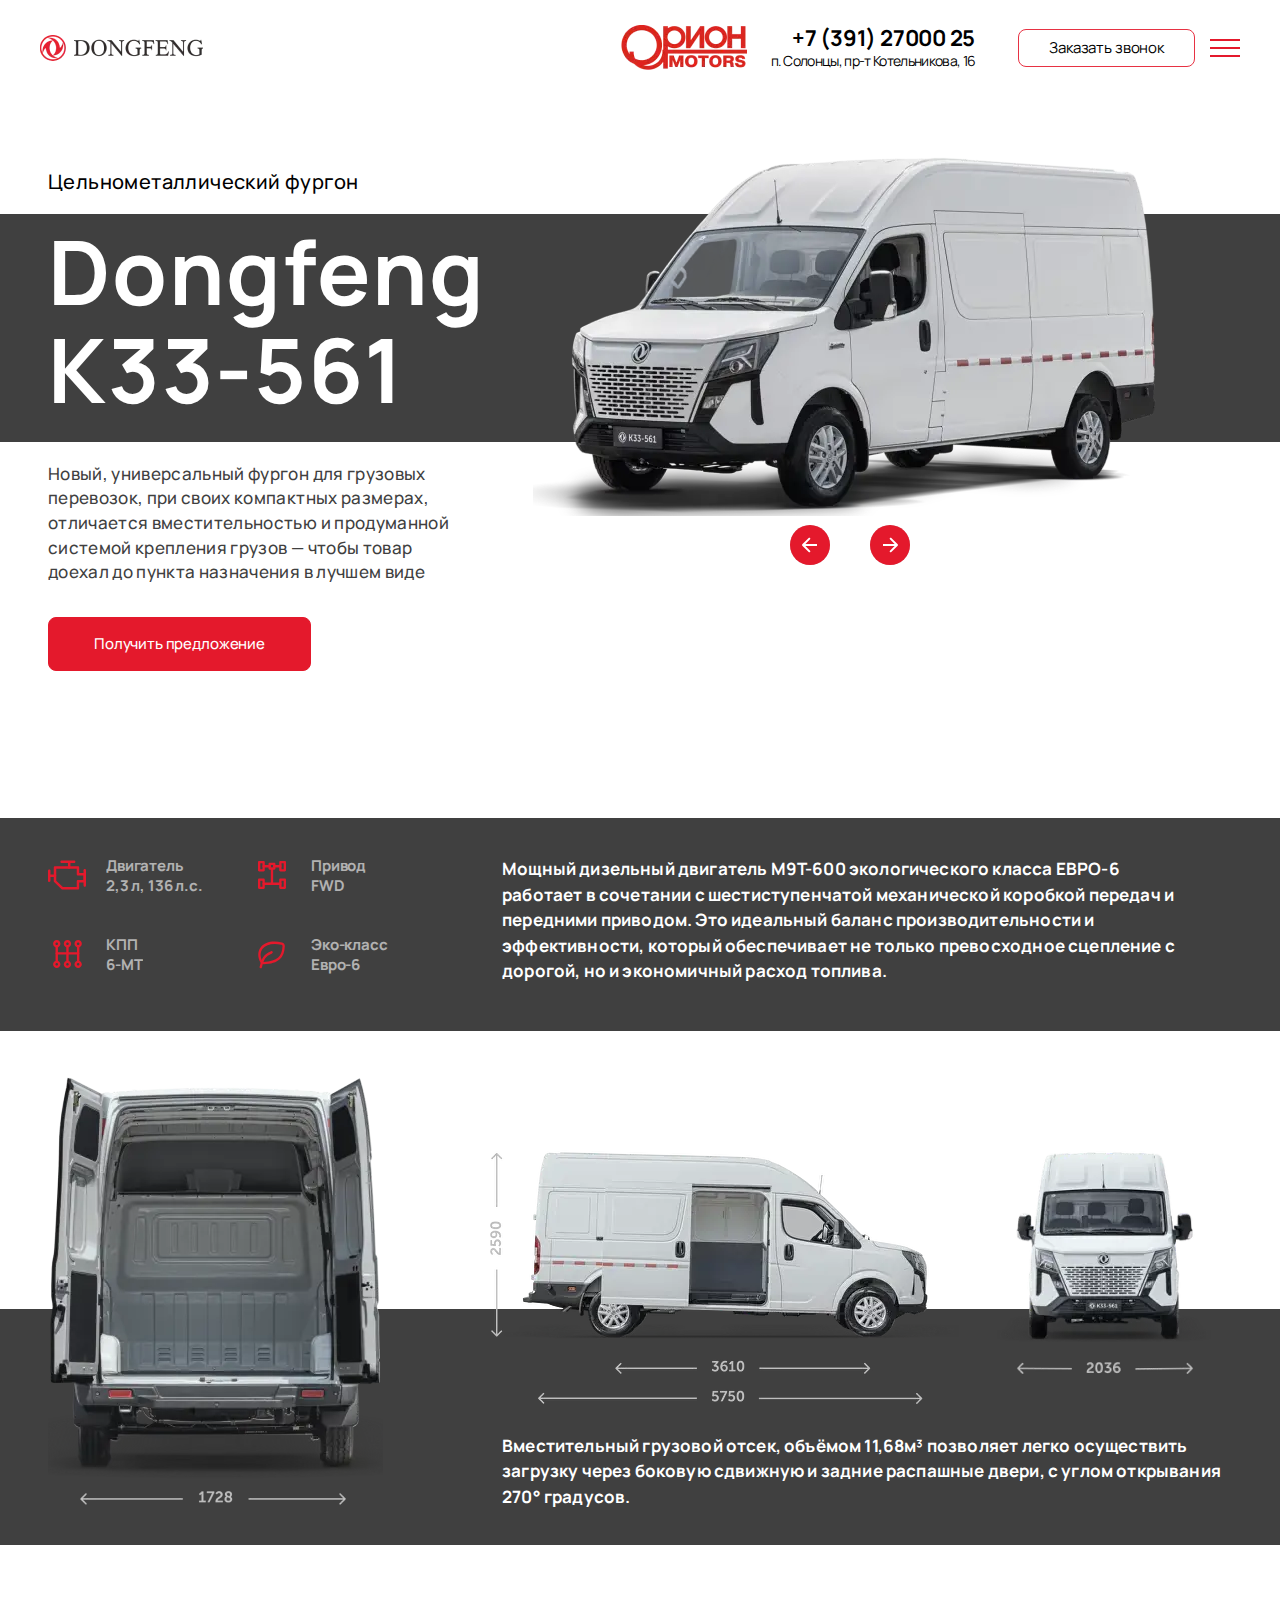
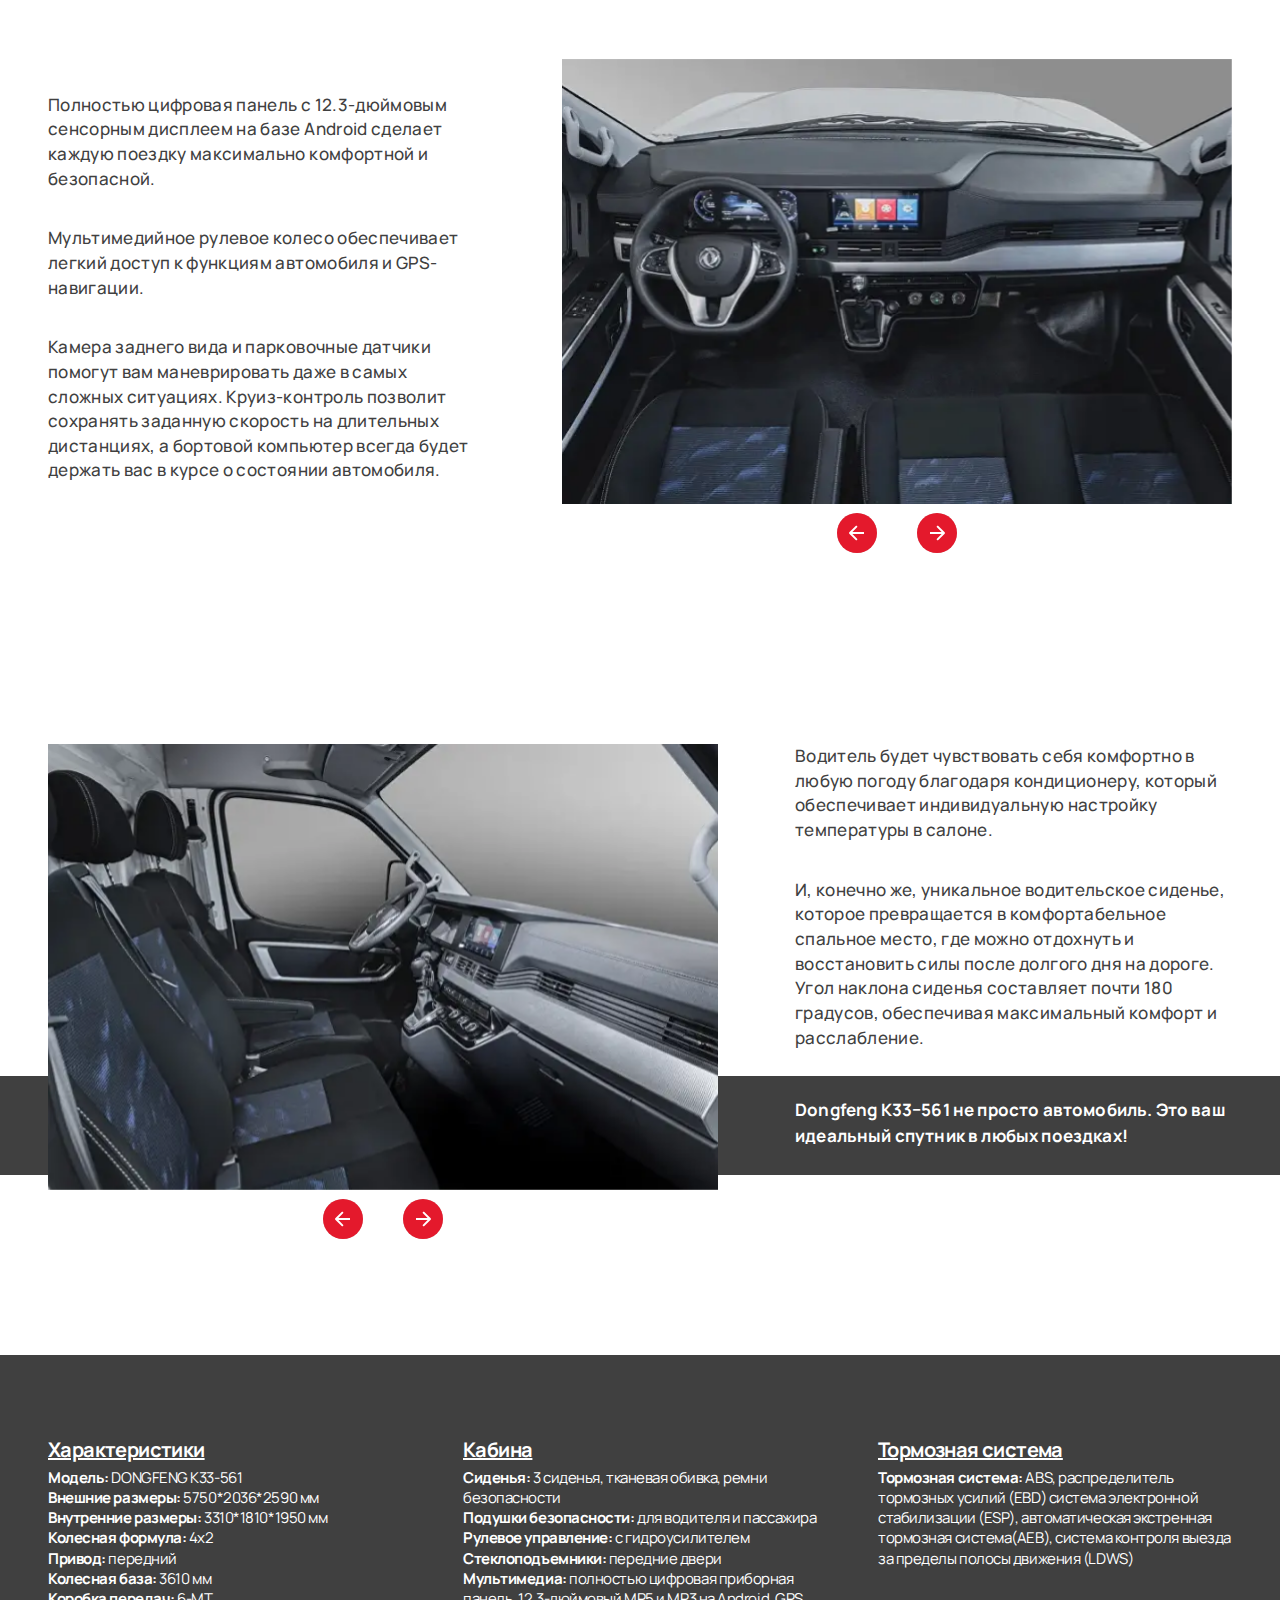
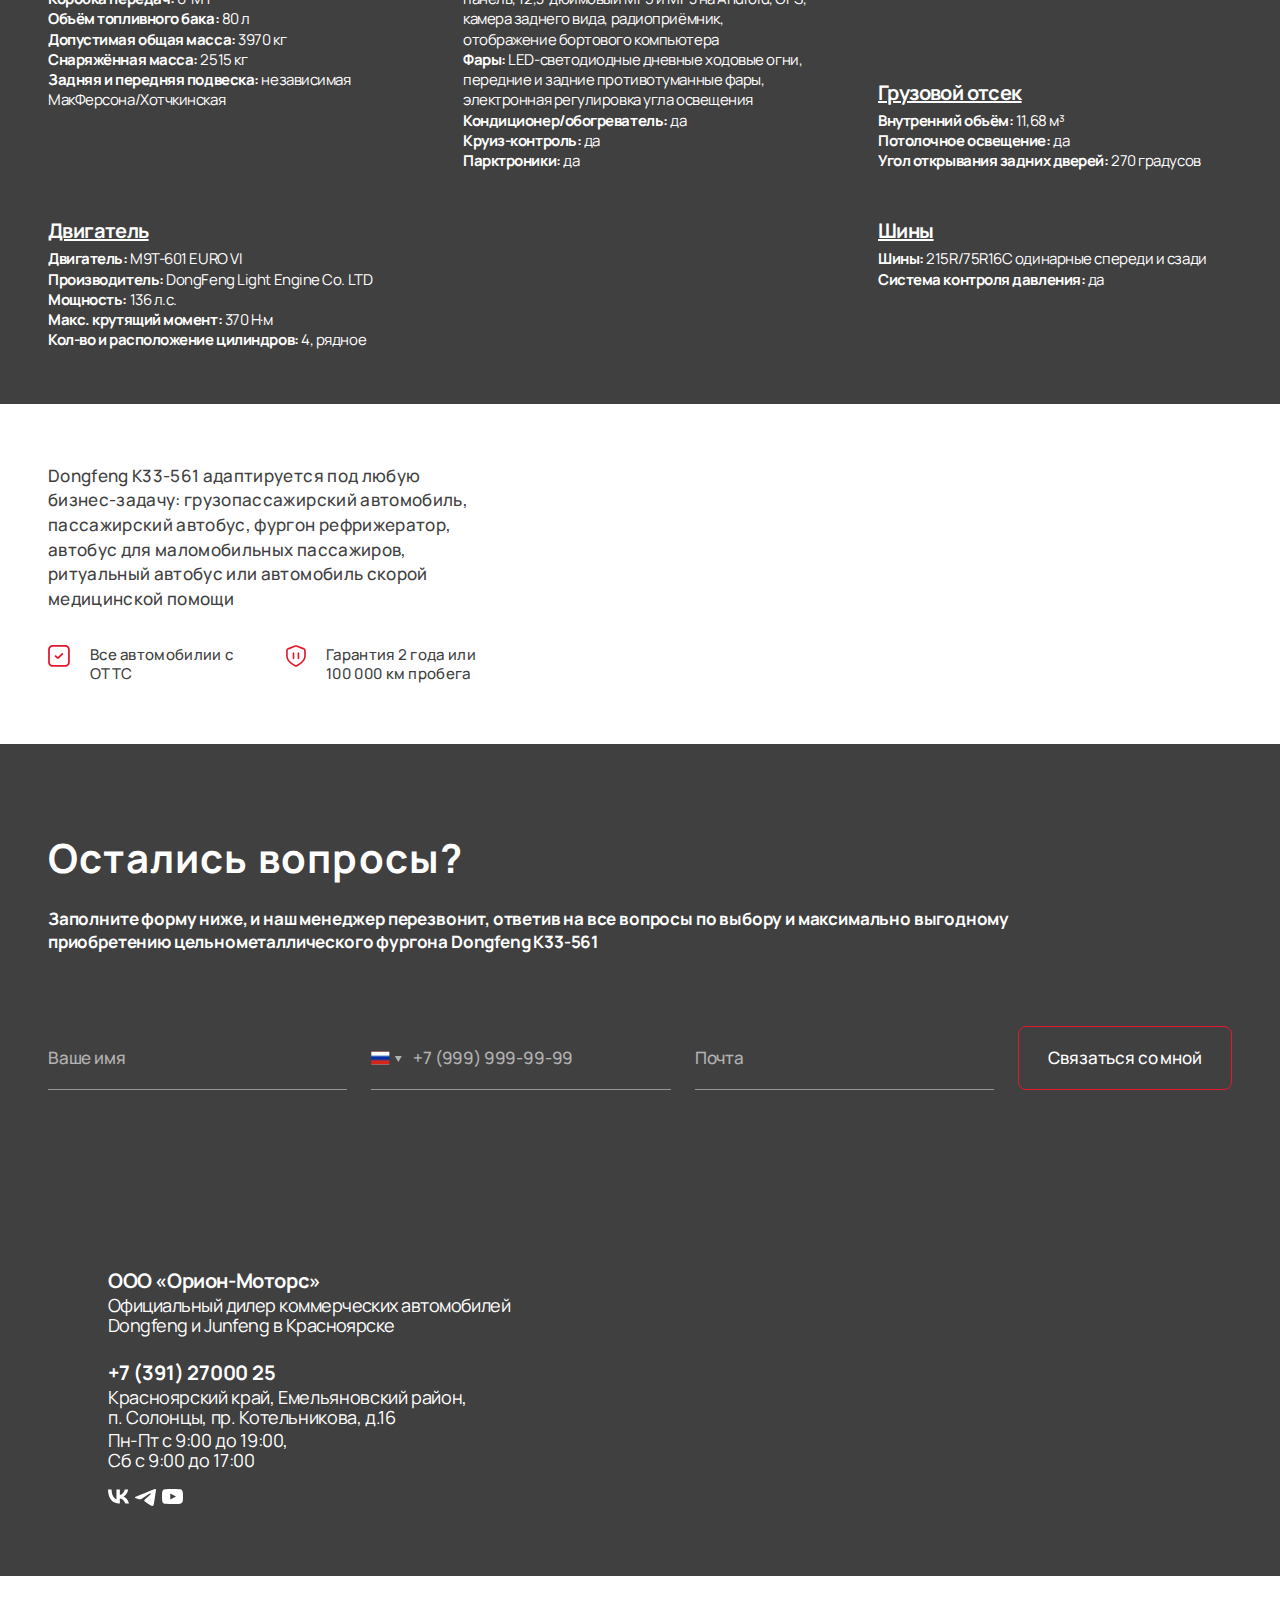
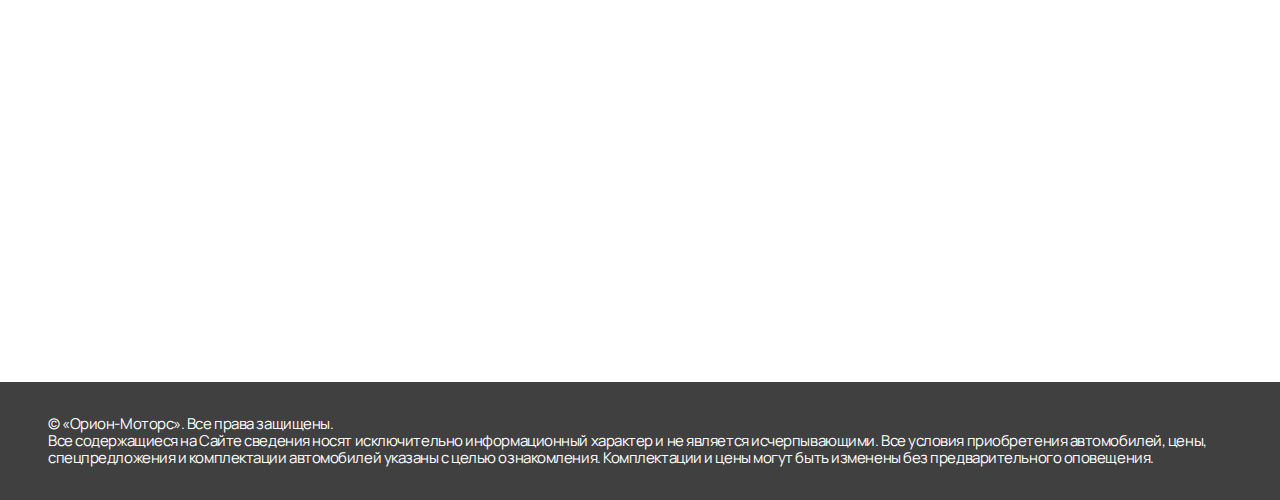
==== model.html @ 66c16dab "Add files via upload" ====
<!DOCTYPE html>
<html lang="ru">

<head>
	<title>Модель</title>
	<meta charset="UTF-8">
	<meta name="format-detection" content="telephone=no">
	<!-- <style>body{opacity: 0;}</style> -->
	<link rel="stylesheet" href="css/style.min.css?_v=20231221103828">
	<link rel="shortcut icon" href="favicon.ico">
	<!-- <meta name="robots" content="noindex, nofollow"> -->
	<meta name="viewport" content="width=device-width, initial-scale=1.0">
</head>

<body>
	<div class="wrapper">
		<header class="header">
			<div class="header__cont">


				<div class="header__body">
					<a href="" class="header__logo-dongfeng">
						<picture><source srcset="img/logo-dongfeng.webp" type="image/webp"><img src="img/logo-dongfeng.png" alt="Dongfeng"></picture>
					</a>
					<div class="header__menu menu">
						<nav class="menu__body">
							<ul class="menu__list">
								<li class="menu__item"><a href="" class="menu__link">Модельный ряд</a></li>
								<li class="menu__item"><a href="" class="menu__link">О компании</a></li>
								<li class="menu__item"><a href="" class="menu__link">Сервис</a></li>
								<li class="menu__item"><a href="" class="menu__link">Официальный дилер</a></li>
								<li class="menu__item"><a href="news.html" class="menu__link">Новости</a></li>
								<li class="menu__item"><a href="" class="menu__link">Контакты</a></li>
							</ul>
						</nav>
					</div>
					<div class="header__info">
						<a href="" data-da=".menu__body, 990" class="header__logo-orion">
							<picture><source srcset="img/logo-orion.webp" type="image/webp"><img src="img/logo-orion.png" alt="Orion motors"></picture>
						</a>
						<div data-da=".menu__body, 770" class="header__contacts">
							<a class="header__phone" href="http://+73912700025">+7 (391) 27000 25</a>
							<div class="header__loc">п. Солонцы, пр-т Котельникова, 16</div>
						</div>
						<a data-da=".menu__body, 490" href="" class="header__request request">Заказать звонок</a>
					</div>
					<button type="button" class="menu__icon icon-menu"><span></span></button>
				</div>
			</div>
		</header>
		<main class="page">
			<section class="model-about">
				<div class="model-about__container">
					<div class="model-about__body">
						<div class="model-about__content">
							<div class="model-about__name">
								<h2>Цельнометаллический фургон</h2>
							</div>
							<div class="model-about__title">
								<h1>Dongfeng <span>K33-561</span></h1>
							</div>
							<div class="model-about__text">
								<p>Новый, универсальный фургон для грузовых перевозок, при своих компактных размерах,
									отличается вместительностью и продуманной системой крепления грузов — чтобы товар
									доехал до пункта назначения в лучшем виде</p>
							</div>
							<button class="model-about__button request-two">
								Получить предложение
							</button>
						</div>
						<div class="model-about__slider">
							<div class="splide" id="splide1" role="group" aria-label="Splide Basic HTML Example">
								<div class="splide__track">
									<ul class="splide__list">
										<li class="splide__slide"><picture><source srcset="img/model/1.webp" type="image/webp"><img src="img/model/1.png" alt="image"></picture></li>
										<li class="splide__slide"><picture><source srcset="img/model/1.webp" type="image/webp"><img src="img/model/1.png" alt="image"></picture></li>
										<li class="splide__slide"><picture><source srcset="img/model/1.webp" type="image/webp"><img src="img/model/1.png" alt="image"></picture></li>
									</ul>
								</div>
								<div class="splide__arrows">
									<button class="splide__arrow splide__arrow--prev" type="button" aria-label="Previous slide" aria-controls="splide01-track">
										<img src="img/icons/arrow-left.svg" alt="">
									</button>
									<button class="splide__arrow splide__arrow--next" type="button" aria-label="Next slide" aria-controls="splide01-track">
										<img src="img/icons/arrow-right.svg" alt="">
									</button>
								</div>
							</div>
						</div>
					</div>
				</div>
			</section>
			<section class="model-advantage">
				<div class="model-advantage__container">
					<div class="model-advantage__body">
						<div class="model-advantage__param">
							<div class="model-advantage__list">
								<div class="model-advantage__item">
									<div class="model-advantage__elem">
										<div class="model-advantage__img">
											<img src="img/icons/5.svg" alt="Двигатель 2,3 л, 136 л.с.">
										</div>
										<div class="model-advantage__name">
											<p>Двигатель <br> 2,3 л, 136 л.с.</p>
										</div>
									</div>
								</div>
								<div class="model-advantage__item">
									<div class="model-advantage__elem">
										<div class="model-advantage__img">
											<img src="img/icons/6.svg" alt="Привод FWD">
										</div>
										<div class="model-advantage__name">
											<p>Привод <br> FWD</p>
										</div>
									</div>
								</div>
								<div class="model-advantage__item">
									<div class="model-advantage__elem">
										<div class="model-advantage__img">
											<img src="img/icons/7.svg" alt="КПП 6-МТ">
										</div>
										<div class="model-advantage__name">
											<p>КПП <br> 6-МТ</p>
										</div>
									</div>
								</div>
								<div class="model-advantage__item">
									<div class="model-advantage__elem">
										<div class="model-advantage__img">
											<img src="img/icons/8.svg" alt="Эко-класс Евро-6">
										</div>
										<div class="model-advantage__name">
											<p>Эко-класс <br> Евро-6</p>
										</div>
									</div>
								</div>
							</div>
						</div>
						<div class="model-advantage__text">
							<p>Мощный дизельный двигатель M9T-600 экологического класса ЕВРО-6 работает в сочетании с
								шестиступенчатой механической коробкой передач и передними приводом. Это идеальный
								баланс производительности и эффективности, который обеспечивает не только превосходное
								сцепление с дорогой, но и экономичный расход топлива.</p>
						</div>
					</div>
				</div>
			</section>
			<section class="model-size">
				<div class="model-size__container">
					<div class="model-size__body">
						<div class="model-size__image">
							<picture><source data-srcset="img/model/2.webp" type="image/webp"><img data-src="img/model/2.png" alt="image" class="lazyload" /></picture>
						</div>
						<div class="model-size__box">
							<div class="model-size__image-two">
								<picture><source data-srcset="img/model/3.webp" type="image/webp"><img data-src="img/model/3.png" alt="image" class="lazyload" /></picture>
							</div>
							<div class="model-size__image_m">
								<picture><source data-srcset="img/model/6.webp" type="image/webp"><img data-src="img/model/6.png" alt="image" class="lazyload" /></picture>
							</div>
							<div class="model-size__text">
								<p>Вместительный грузовой отсек, объёмом 11,68м³ позволяет легко осуществить загрузку
									через боковую сдвижную и задние распашные двери, с углом открывания 270° градусов.
								</p>
							</div>
						</div>
					</div>
				</div>
			</section>


			<section class="model-desc">
				<div class="model-desc__container">
					<div class="model-desc__body">
						<div class="model-desc__box-one">
							<div class="model-desc__text model-desc__text_m">
								<p>Полностью цифровая панель с 12.3-дюймовым сенсорным дисплеем на базе Android сделает
									каждую поездку максимально комфортной и безопасной.</p>
								<p>Мультимедийное рулевое колесо обеспечивает легкий доступ к функциям автомобиля и
									GPS-навигации.</p>
								<p>Камера заднего вида и парковочные датчики помогут вам маневрировать даже в самых
									сложных ситуациях. Круиз-контроль позволит сохранять заданную скорость на длительных
									дистанциях, а бортовой компьютер всегда будет держать вас в курсе о состоянии
									автомобиля.</p>
							</div>
							<div class="model-desc__slider">
								<div class="splide" id="splide2" role="group" aria-label="Splide Basic HTML Example">
									<div class="splide__track">
										<ul class="splide__list">
											<li class="splide__slide"><picture><source srcset="img/model/4.webp" type="image/webp"><img src="img/model/4.jpg" alt="image"></picture></li>
											<li class="splide__slide"><picture><source srcset="img/model/4.webp" type="image/webp"><img src="img/model/4.jpg" alt="image"></picture></li>
											<li class="splide__slide"><picture><source srcset="img/model/4.webp" type="image/webp"><img src="img/model/4.jpg" alt="image"></picture></li>
										</ul>
									</div>
									<div class="splide__arrows">
										<button class="splide__arrow splide__arrow--prev" type="button" aria-label="Previous slide" aria-controls="splide01-track">
											<img src="img/icons/arrow-left.svg" alt="">
										</button>
										<button class="splide__arrow splide__arrow--next" type="button" aria-label="Next slide" aria-controls="splide01-track">
											<img src="img/icons/arrow-right.svg" alt="">
										</button>
									</div>
								</div>
							</div>
						</div>
						<div class="model-desc__box-two">
							<div class="model-desc__slider">
								<div class="splide" id="splide3" role="group" aria-label="Splide Basic HTML Example">
									<div class="splide__track">
										<ul class="splide__list">
											<li class="splide__slide"><picture><source srcset="img/model/5.webp" type="image/webp"><img src="img/model/5.jpg" alt="image"></picture></li>
											<li class="splide__slide"><picture><source srcset="img/model/5.webp" type="image/webp"><img src="img/model/5.jpg" alt="image"></picture></li>
											<li class="splide__slide"><picture><source srcset="img/model/5.webp" type="image/webp"><img src="img/model/5.jpg" alt="image"></picture></li>
										</ul>
									</div>
									<div class="splide__arrows">
										<button class="splide__arrow splide__arrow--prev" type="button" aria-label="Previous slide" aria-controls="splide01-track">
											<img src="img/icons/arrow-left.svg" alt="">
										</button>
										<button class="splide__arrow splide__arrow--next" type="button" aria-label="Next slide" aria-controls="splide01-track">
											<img src="img/icons/arrow-right.svg" alt="">
										</button>
									</div>
								</div>
							</div>
							<div class="model-desc__content">
								<div class="model-desc__text model-desc__text_mm">
									<p>Водитель будет чувствовать себя комфортно в любую погоду благодаря кондиционеру,
										который обеспечивает индивидуальную настройку температуры в салоне.</p>
									<p>И, конечно же, уникальное водительское сиденье, которое превращается в
										комфортабельное спальное место, где можно отдохнуть и восстановить силы после
										долгого дня на дороге. Угол наклона сиденья составляет почти 180 градусов,
										обеспечивая максимальный комфорт и расслабление.</p>
								</div>
								<div class="model-desc__label">
									<p><span>Dongfeng K33−561 не просто автомобиль.</span> Это ваш идеальный спутник в
										любых
										поездках!
									</p>
								</div>
							</div>
						</div>
					</div>
				</div>
			</section>


			<section class="model-param">
				<div class="model-param__container">
					<div class="model-param__body">
						<div class="model-param__inner">
							<div class="model-param__one">
								<div class="model-param__char-block">
									<div class="model-param__title">
										<h3>Характеристики</h3>
									</div>
									<div class="model-param__info">
										<p><span>Модель: </span>DONGFENG K33-561</p>
										<p><span>Внешние размеры: </span>5750*2036*2590 мм</p>
										<p><span>Внутренние размеры: </span>3310*1810*1950 мм</p>
										<p><span>Колесная формула: </span>4х2</p>
										<p><span>Привод: </span>передний</p>
										<p><span>Колесная база: </span>3610 мм</p>
										<p><span>Коробка передач: </span>6-МТ</p>
										<p><span>Объём топливного бака: </span>80 л</p>
										<p><span>Допустимая общая масса: </span>3970 кг</p>
										<p><span>Снаряжённая масса: </span>2515 кг</p>
										<p><span>Задняя и передняя подвеска: </span>независимая МакФерсона/Хотчкинская
										</p>
									</div>
								</div>
							</div>
							<div class="model-param__two">
								<div class="model-param__cabine-block">
									<div class="model-param__title">
										<h3>Кабина</h3>
									</div>
									<div class="model-param__info">
										<p><span>Сиденья: </span>3 сиденья, тканевая обивка, ремни безопасности</p>
										<p><span>Подушки безопасности: </span>для водителя и пассажира</p>
										<p><span>Рулевое управление: </span>с гидроусилителем</p>
										<p><span>Стеклоподъемники: </span>передние двери</p>
										<p><span>Мультимедиа: </span>полностью цифровая приборная панель, 12,3-дюймовый
											MP5
											и MP3 на Android, GPS, камера заднего вида, радиоприёмник, отображение
											бортового
											компьютера</p>
										<p><span>Фары: </span>LED-светодиодные дневные ходовые огни, передние и задние
											противотуманные фары, электронная регулировка угла освещения</p>
										<p><span>Кондиционер/обогреватель: </span>да</p>
										<p><span>Круиз-контроль: </span>да</p>
										<p><span>Парктроники: </span>да</p>
									</div>
								</div>
							</div>
							<div class="model-param__three">
								<div class="model-param__brake-block">
									<div class="model-param__title">
										<h3>Тормозная система</h3>
									</div>
									<div class="model-param__info">
										<p><span>Тормозная система: </span>ABS, распределитель тормозных усилий (EBD)
											система электронной стабилизации (ESP), автоматическая экстренная тормозная
											система(AEB), система контроля выезда за пределы полосы движения (LDWS)</p>
									</div>
								</div>
								<div class="model-param__cargo-block">
									<div class="model-param__title">
										<h3>Грузовой отсек</h3>
									</div>
									<div class="model-param__info">
										<p><span>Внутренний объём: </span>11,68 м³</p>
										<p><span>Потолочное освещение: </span>да</p>
										<p><span>Угол открывания задних дверей: </span>270 градусов</p>
									</div>
								</div>
							</div>
						</div>
						<div class="model-param__inner">
							<div class="model-param__engine-block">
								<div class="model-param__title">
									<h3>Двигатель</h3>
								</div>
								<div class="model-param__info">
									<p><span>Двигатель: </span>M9T-601 EURO VI</p>
									<p><span>Производитель: </span>DongFeng Light Engine Co. LTD</p>
									<p><span>Мощность: </span>136 л.с.</p>
									<p><span>Макс. крутящий момент: </span>370 Н·м</p>
									<p><span>Кол-во и расположение цилиндров: </span>4, рядное</p>
								</div>
							</div>
							<div class="model-param__tires-block">
								<div class="model-param__title">
									<h3>Шины</h3>
								</div>
								<div class="model-param__info">
									<p><span>Шины: </span>215R/75R16C одинарные спереди и сзади</p>
									<p><span>Система контроля давления: </span>да</p>
								</div>
							</div>
						</div>
					</div>
				</div>
			</section>

			<section class="model-variant">
				<div class="model-variant__container">
					<div class="model-variant__body">
						<div class="model-variant__content">
							<div class="model-variant__text">
								<p>Dongfeng K33-561 адаптируется под любую бизнес-задачу: грузопассажирский автомобиль,
									пассажирский автобус, фургон рефрижератор, автобус для маломобильных пассажиров,
									ритуальный автобус или автомобиль скорой медицинской помощи</p>
							</div>
							<div class="model-variant__box">
								<div class="model-variant__item">
									<img src="img/icons/9.svg" alt="icon">
									<p>Все автомобилии c ОТТС</p>
								</div>
								<div class="model-variant__item">
									<img src="img/icons/10.svg" alt="icon">
									<p>Гарантия 2 года или 100 000 км пробега</p>
								</div>
							</div>
						</div>
						<div class="model-variant__image">
							<picture><source data-srcset="img/model/7.webp" type="image/webp"><img data-src="img/model/7.png" alt="" class="lazyload" /></picture>
						</div>
					</div>
				</div>
			</section>


			<section class="model-request">
				<div class="model-request__container">
					<div class="model-request__body">
						<div class="model-request__title">
							<h2>Остались вопросы?</h2>
						</div>
						<div class="model-request__text">
							<p>Заполните форму ниже, и наш менеджер перезвонит, ответив на все вопросы по выбору и
								максимально выгодному приобретению цельнометаллического фургона Dongfeng K33-561</p>
						</div>
						<form action="" class="model-request__form">
							<div class="model-request__name model-request__item">
								<input type="text" name="name" placeholder="Ваше имя" id="">
							</div>
							<div class="model-request__phone model-request__item">
								<button aria-label="Выбор страны">
									<img src="img/icons/11.svg" alt="icon">
									<img src="img/icons/12.svg" alt="icon">
								</button>
								<input type="text" class="tel" placeholder="+7 (999) 999-99-99" name="" id="">
							</div>
							<div class="model-request__mail model-request__item">
								<input type="text" name="mail" placeholder="Почта" id="">
							</div>
							<button class="model-request__button request">Связаться со мной</button>
						</form>
					</div>
				</div>
			</section>



			<section class="contacts">
				<div class="contacts__container">
					<div class="contacts__body">
						<div class="contacts__name">
							<h2>ООО «Орион-Моторс»</h2>
						</div>
						<div class="contacts__label">
							<h3>Официальный дилер коммерческих автомобилей <br> Dongfeng и Junfeng в Красноярске</h3>
						</div>
						<div class="contacts__phone">
							<a href="tel:+73912700025">+7 (391) 27000 25</a>
						</div>
						<div class="contacts__loc">
							<p>Красноярский край, Емельяновский район, <br> п. Солонцы, пр. Котельникова, д.16</p>
						</div>
						<div class="contacts__time">
							<p>Пн-Пт с 9:00 до 19:00,</p>
							<p>Сб с 9:00 до 17:00</p>
						</div>
						<div class="contacts__social">
							<a href="">
								<img src="img/icons/vk.svg" alt="vk">
							</a>
							<a href="">
								<img src="img/icons/tel.svg" alt="vk">
							</a>
							<a href="">
								<img src="img/icons/youtube.svg" alt="vk">
							</a>
						</div>
					</div>
				</div>
				<div class="contacts__map">
					<iframe src="https://yandex.ru/map-widget/v1/?um=constructor%3Afa1df907fdcf6a5ab27e905c3d0c335fccd05ca6c9c88f064ec7107edb2affda&amp;source=constructor" frameborder="0"></iframe>
				</div>
			</section>
		</main>
		<footer class="footer">
			<div class="footer__container">
				<div class="footer__body">
					<p>© «Орион-Моторс». Все права защищены.</p>
					<p>Все содержащиеся на Сайте сведения носят исключительно информационный характер и не является
						исчерпывающими. Все условия приобретения автомобилей, цены, спецпредложения и комплектации автомобилей
						указаны с целью ознакомления. Комплектации и цены могут быть изменены без предварительного оповещения.
					</p>
				</div>
			</div>
		</footer>
	</div>
	<!-- От сборки -->
	<!-- 
<div id="popup" aria-hidden="true" class="popup">
	<div class="popup__wrapper">
		<div class="popup__content">
			<button data-close type="button" class="popup__close">Закрыть</button>
			<div class="popup__text">
			</div>
		</div>
	</div>
</div>
 -->


	<!-- Хист модал -->
	<!-- Кнопка открытия модального окна -->
	<!-- <a href="#" data-hystmodal="#myModal">Open modal with id=myModal</a> -->
	<!-- <div class="hystmodal" id="myModal" aria-hidden="true">
    <div class="hystmodal__wrap">
        <div class="hystmodal__window" role="dialog" aria-modal="true">
            <button data-hystclose class="hystmodal__close">Закрыть</button>
            You modal HTML markup
        </div>
    </div>
</div> -->
	<script src="js/app.min.js?_v=20231221103828"></script>
</body>

</html>
---- css/style.min.css ----
@charset "UTF-8";:root{--c1:#fff;--c2:#404040;--c3:#e73243;--c4:#e4192c;--f13:0.8125rem;--f12:0.75rem;--f14:0.875rem;--f15:0.9375rem;--f16:1rem;--f17:1.0625rem;--f18:1.125rem;--f20:1.25rem;--f22:1.375rem;--f23:1.4375rem;--f40:2.5rem;--f58:3.625rem;--f89:5.5625rem}@font-face{font-family:Manrope;font-display:swap;src:url(../fonts/Manrope-Bold.woff2) format("woff2"),url(../fonts/Manrope-Bold.woff) format("woff");font-weight:700;font-style:normal}@font-face{font-family:Manrope;font-display:swap;src:url(../fonts/Manrope-Medium.woff2) format("woff2"),url(../fonts/Manrope-Medium.woff) format("woff");font-weight:500;font-style:normal}@font-face{font-family:Manrope;font-display:swap;src:url(../fonts/Manrope-Regular.woff2) format("woff2"),url(../fonts/Manrope-Regular.woff) format("woff");font-weight:400;font-style:normal}*{padding:0;margin:0;border:0}*,:after,:before{-webkit-box-sizing:border-box;box-sizing:border-box}body,html{height:100%;min-width:320px}body{color:#000;line-height:1;font-family:Manrope;font-size:1.25rem;-ms-text-size-adjust:100%;-moz-text-size-adjust:100%;-webkit-text-size-adjust:100%;-webkit-font-smoothing:antialiased;-moz-osx-font-smoothing:grayscale}button,input,textarea{font-family:Manrope;font-size:inherit}button{cursor:pointer;color:inherit;background-color:inherit}a{color:inherit}a:link,a:visited{text-decoration:none}a:hover{text-decoration:none}ul li{list-style:none}img{vertical-align:top}h1,h2,h3,h4,h5,h6{font-weight:inherit;font-size:inherit}.lock body{overflow:hidden;-ms-touch-action:none;touch-action:none}.wrapper{min-height:100%;display:-webkit-box;display:-ms-flexbox;display:flex;-webkit-box-orient:vertical;-webkit-box-direction:normal;-ms-flex-direction:column;flex-direction:column;overflow:hidden}.wrapper>main{-webkit-box-flex:1;-ms-flex:1 1 auto;flex:1 1 auto}.wrapper>*{min-width:0}[class*=__container]{max-width:74rem;-webkit-box-sizing:content-box;box-sizing:content-box;margin:0 auto;padding:0 .9375rem}[class*=-ibg]{position:relative}[class*=-ibg] img{position:absolute;width:100%;height:100%;top:0;left:0;-o-object-fit:cover;object-fit:cover}[class*=-ibg_contain] img{-o-object-fit:contain;object-fit:contain}.request{font-size:var(--f15);letter-spacing:-.15px;display:-webkit-box;display:-ms-flexbox;display:flex;-webkit-box-align:center;-ms-flex-align:center;align-items:center;-webkit-box-pack:center;-ms-flex-pack:center;justify-content:center;border-radius:8px;border:1px solid #e73243;text-align:center;line-height:18px;white-space:nowrap;height:38px;-webkit-transition:all .3s ease 0s;-o-transition:all .3s ease 0s;transition:all .3s ease 0s}.request-two{font-size:var(--f15);letter-spacing:-.15px;font-weight:500;color:#fff;display:-webkit-box;display:-ms-flexbox;display:flex;-webkit-box-align:center;-ms-flex-align:center;align-items:center;-webkit-box-pack:center;-ms-flex-pack:center;justify-content:center;border-radius:8px;border:1px solid var(--c4);background-color:var(--c4);text-align:center;line-height:18px;white-space:nowrap;height:54px;width:100%;-webkit-transition:all .3s ease 0s;-o-transition:all .3s ease 0s;transition:all .3s ease 0s}.header{padding-left:40px;padding-right:40px}.header__cont{max-width:1920px;margin:0 auto}.header__body{display:-webkit-box;display:-ms-flexbox;display:flex;-webkit-box-align:center;-ms-flex-align:center;align-items:center;min-height:95px}.header__logo-dongfeng{margin-right:86px}.header__logo-dongfeng img{max-width:163px}.header__menu{margin-right:111px;max-width:884px;width:100%}.header__info{max-width:596px;display:-webkit-box;display:-ms-flexbox;display:flex;-webkit-box-align:center;-ms-flex-align:center;align-items:center}.header__logo-orion{margin-right:24px}.header__logo-orion img{max-width:126px}.header__contacts{display:-webkit-box;display:-ms-flexbox;display:flex;-webkit-box-orient:vertical;-webkit-box-direction:normal;-ms-flex-direction:column;flex-direction:column;-webkit-box-align:end;-ms-flex-align:end;align-items:flex-end;margin-right:43px}.header__phone{font-size:var(--f22);font-weight:600;letter-spacing:-.22px;margin-bottom:5px}.header__loc{font-size:var(--f14);letter-spacing:-.675px;white-space:nowrap}.header__request{padding:7px 30px;max-width:184px}.menu__body{text-align:center}.menu__list{display:-webkit-box;display:-ms-flexbox;display:flex;-webkit-box-pack:justify;-ms-flex-pack:justify;justify-content:space-between}.menu__item{margin-right:15px}.menu__item:last-child{margin-right:0}.menu__link{font-size:var(--f16);font-weight:500;line-height:normal;letter-spacing:.96px}.icon-menu{display:none}.footer{padding-top:33px;padding-bottom:33px;background-color:var(--c2)}.footer__body{color:var(--c1);font-size:var(--f15);line-height:115%;letter-spacing:-.45px}.about{margin-bottom:104px;position:relative}.about__body{padding-top:120px;padding-bottom:62px;position:relative}.about__label{font-size:var(--f20);font-weight:500;letter-spacing:.4px;color:var(--c2);margin-bottom:25px}.about__title{max-width:455px;padding-top:17px;padding-bottom:23px;margin-bottom:23px;font-size:var(--f58);font-weight:700;line-height:110%;letter-spacing:1.16px;color:var(--c1);position:relative}.about__title::after{content:"";position:absolute;top:0;left:-200%;width:1000%;height:100%;background-color:#404040;z-index:-1}.about__text{max-width:428px;font-size:var(--f20);font-weight:500;line-height:137.966%;letter-spacing:.2px;margin-bottom:30px}.about__list{display:-webkit-box;display:-ms-flexbox;display:flex;-ms-flex-wrap:wrap;flex-wrap:wrap;margin:0 -10px;margin-top:-7px;max-width:460px}.about__item{-webkit-box-flex:0;-ms-flex:0 1 230px;flex:0 1 230px;padding:0 10px;padding-top:7px}.about__elem{display:-webkit-box;display:-ms-flexbox;display:flex}.about__img{margin-right:14px}.about__img img{width:30px;height:30px}.about__name{font-size:var(--f15);line-height:120%;letter-spacing:.525px}.about__background{position:absolute;bottom:0;right:0}.about__background img{max-width:100%}.about__background2{position:absolute;bottom:0;right:0}.about__background2 img{max-width:614px}.service{margin-bottom:144px}.service__van{position:relative;padding-top:84px;margin-bottom:174px}.service__name{font-size:var(--f20);font-weight:500;margin-bottom:10px}.service__box{padding-top:21px;padding-bottom:29px;margin-bottom:23px;position:relative;color:#fff}.service__box::after{content:"";position:absolute;top:0;left:-200%;width:1000%;height:100%;background-color:#404040;z-index:-1}.service__title{font-size:var(--f40);font-weight:700;margin-bottom:16px;line-height:110%;letter-spacing:1.2px}.service__text{font-size:var(--f15);line-height:140%;letter-spacing:.525px;opacity:.6;max-width:400px}.service__button{max-width:162px;margin-bottom:68px}.service__list{display:-webkit-box;display:-ms-flexbox;display:flex;-webkit-box-pack:justify;-ms-flex-pack:justify;justify-content:space-between;-ms-flex-wrap:wrap;flex-wrap:wrap;margin:0 -20px;margin-top:-60px}.service__item{padding:0 20px;padding-top:60px}.service__image{margin-bottom:10px}.service__image img{max-width:100%}.service__name-car{font-size:var(--f20);font-weight:500;line-height:26px;margin-bottom:8px;max-width:335px}.service__name-base{font-size:var(--f15);line-height:120%;letter-spacing:.525px}.service__chassis{position:relative}.service__background{position:absolute;top:0;right:0}.service__background img{max-width:100%}.service__background2{position:absolute;top:5px;right:0}.service__background2 img{max-width:100%}.dealer-orion{padding-top:50px;padding-bottom:50px;margin-bottom:57px;position:relative}.dealer-orion::after{content:"";position:absolute;top:0;left:-200%;width:1000%;height:100%;background-color:#404040;z-index:-1}.dealer-orion__body{display:-webkit-box;display:-ms-flexbox;display:flex;-webkit-box-align:center;-ms-flex-align:center;align-items:center;color:#fff}.dealer-orion__inner{-webkit-box-flex:0;-ms-flex:0 1 436px;flex:0 1 436px;margin-right:75px}.dealer-orion__title{font-size:var(--f40);font-weight:700;line-height:110%;letter-spacing:1.2px;margin-bottom:20px}.dealer-orion__label{font-size:var(--f17);font-weight:700;line-height:140%;letter-spacing:-.17px}.dealer-orion__content{-webkit-box-flex:0;-ms-flex:0 1 590px;flex:0 1 590px;font-size:var(--f15);line-height:140%}.news{margin-bottom:80px}.news__main-title{font-size:var(--f40);font-weight:700;line-height:110%;letter-spacing:1.8px;margin-bottom:60px}.news__list{display:-webkit-box;display:-ms-flexbox;display:flex;-ms-flex-wrap:wrap;flex-wrap:wrap;margin:0 -30px;margin-top:-89px}.news__item{-webkit-box-flex:0;-ms-flex:0 1 50%;flex:0 1 50%;padding:0 30px;padding-top:89px;display:-webkit-box;display:-ms-flexbox;display:flex}.news__image{position:relative;padding:0 0 56% 0;margin-bottom:18px}.news__image img{width:100%;height:100%;position:absolute;top:0;left:0;-o-object-fit:cover;object-fit:cover}.news__title{font-size:var(--f23);font-weight:500;line-height:normal;letter-spacing:1.495px;margin-bottom:12px}.news__text{color:var(--c2);font-size:var(--f15);line-height:145%;letter-spacing:-.15px;margin-bottom:12px}.news__time{color:var(--c2);font-size:var(--f12);line-height:145%;letter-spacing:.6px}.contacts__container{position:relative}.contacts__body{position:absolute;top:121px;left:0;z-index:2;padding-top:64px;padding-left:60px;padding-bottom:67px;padding-right:60px;background:var(--c2);color:var(--c1)}.contacts__body::after{content:"";position:absolute;top:0;left:-200%;width:1000%;height:100%;background-color:#404040;z-index:-1}.contacts__name{font-size:var(--f20);font-weight:700;line-height:110%;letter-spacing:-.4px;margin-bottom:4px}.contacts__label{font-size:var(--f18);line-height:110%;letter-spacing:-.54px;margin-bottom:26px}.contacts__phone{font-size:var(--f20);font-weight:700;line-height:110%;letter-spacing:-.2px;margin-bottom:4px}.contacts__loc{font-size:var(--f18);line-height:110%;letter-spacing:-.36px;margin-bottom:4px}.contacts__time{font-size:var(--f18);line-height:110%;letter-spacing:-.36px;margin-bottom:18px}.contacts__social{display:-webkit-box;display:-ms-flexbox;display:flex;-webkit-box-align:center;-ms-flex-align:center;align-items:center}.contacts__social a{margin-right:6px}.contacts__social a:last-child{margin-right:0}.contacts__map{position:relative;width:100%;padding-top:31.7%}.contacts__map iframe{position:absolute;top:0;left:0;right:0;bottom:0;width:100%;height:100%}.model-about{margin-bottom:147px}.model-about__content{-webkit-box-flex:0;-ms-flex:0 1 440px;flex:0 1 440px;padding-top:77px;margin-right:45px}.model-about__name{font-size:var(--f20);font-weight:500;letter-spacing:.4px;margin-bottom:22px}.model-about__title{padding-top:9px;padding-bottom:23px;margin-bottom:20px;color:var(--c1);font-size:var(--f89);font-weight:700;line-height:110%;letter-spacing:1.78px;position:relative}.model-about__title::after{content:"";position:absolute;top:0;left:-200%;width:1000%;height:100%;background-color:#404040;z-index:-1}.model-about__title span{display:block}.model-about__text{max-width:420px;color:var(--c2);font-size:var(--f17);font-weight:500;line-height:145%;letter-spacing:.34px;margin-bottom:32px}.model-about__button{max-width:263px}.model-about__slider{-webkit-box-flex:0;-ms-flex:0 1 633px;flex:0 1 633px}.splide__slide{position:relative;padding:0 0 77% 0}.splide__slide img{width:100%;height:100%;position:absolute;top:0;left:0;-o-object-fit:cover;object-fit:cover}.splide__arrows{padding-top:68px;display:-webkit-box;display:-ms-flexbox;display:flex;-webkit-box-pack:center;-ms-flex-pack:center;justify-content:center}.splide__arrow{position:static!important;opacity:1!important;margin-right:40px}.splide__arrow:last-child{margin-right:0}.model-advantage{background-color:var(--c2)}.model-advantage__body{color:var(--c1);padding-top:38px;padding-bottom:47px;display:-webkit-box;display:-ms-flexbox;display:flex}.model-advantage__param{-webkit-box-flex:0;-ms-flex:0 1 360px;flex:0 1 360px;margin-right:94px}.model-advantage__list{display:-webkit-box;display:-ms-flexbox;display:flex;-ms-flex-wrap:wrap;flex-wrap:wrap;margin:0 -25px;margin-top:-40px}.model-advantage__item{display:-webkit-box;display:-ms-flexbox;display:flex;padding:0 25px;padding-top:40px;-webkit-box-flex:0;-ms-flex:0 1 50%;flex:0 1 50%}.model-advantage__elem{display:-webkit-box;display:-ms-flexbox;display:flex;max-width:165px;width:100%}.model-advantage__img{margin-right:20px}.model-advantage__img img{width:38px;height:38px}.model-advantage__name{font-size:var(--f15);font-weight:700;line-height:130%;letter-spacing:-.15px;opacity:.6}.model-advantage__text{-webkit-box-flex:0;-ms-flex:0 1 700px;flex:0 1 700px;font-size:var(--f17);font-weight:700;line-height:150%;letter-spacing:.17px}.model-size{position:relative}.model-size::after{content:"";position:absolute;bottom:0;left:-200%;width:1000%;height:236px;background-color:#404040;z-index:-1}.model-size__body{display:-webkit-box;display:-ms-flexbox;display:flex}.model-size__image{-webkit-box-flex:0;-ms-flex:0 1 335px;flex:0 1 335px;margin-right:105px}.model-size__image img{max-width:100%}.model-size__image_m{display:none;text-align:center}.model-size__image_m img{max-width:100%}.model-size__box{padding-top:32px;-webkit-box-flex:0;-ms-flex:0 1 744px;flex:0 1 744px}.model-size__image-two{margin-bottom:29px}.model-size__image-two img{max-width:100%}.model-size__text{padding-left:14px;color:var(--c1);font-size:17px;font-weight:700;line-height:150%;letter-spacing:.17px}.model-desc{padding-top:114px;margin-bottom:96px}.model-desc__box-one{display:-webkit-box;display:-ms-flexbox;display:flex;margin-bottom:171px}.model-desc__text{color:var(--c2);font-size:var(--f17);font-weight:500;line-height:145%;letter-spacing:.34px}.model-desc__text p{margin-bottom:35px}.model-desc__text p:last-child{margin-bottom:0}.model-desc__text_m{padding-top:34px;-webkit-box-flex:0;-ms-flex:0 1 437px;flex:0 1 437px;margin-right:77px}.model-desc__text_mm{margin-bottom:26px}.model-desc__slider{-webkit-box-flex:0;-ms-flex:0 1 670px;flex:0 1 670px}.model-desc__box-two{display:-webkit-box;display:-ms-flexbox;display:flex}.model-desc__content{-webkit-box-flex:0;-ms-flex:0 1 437px;flex:0 1 437px;margin-left:77px}.model-desc__label{padding-top:21px;padding-bottom:27px;color:var(--c1);font-size:var(--f17);font-weight:700;line-height:150%;letter-spacing:.17px;position:relative}.model-desc__label::after{content:"";position:absolute;top:0;left:-300%;width:1000%;height:100%;background-color:#404040;z-index:-1}.splide__slide{position:relative;padding:0 0 66.5% 0}.splide__slide img{width:100%;height:100%;position:absolute;top:0;left:0;-o-object-fit:cover;object-fit:cover}.splide__arrows{padding-top:29px}.model-param{background-color:var(--c2);padding-top:85px;padding-bottom:53px}.model-param__inner{display:-webkit-box;display:-ms-flexbox;display:flex;-webkit-box-pack:justify;-ms-flex-pack:justify;justify-content:space-between;margin-bottom:50px}.model-param__inner:last-child{margin-bottom:0}.model-param__one{-webkit-box-flex:0;-ms-flex:0 1 354px;flex:0 1 354px;margin-right:15px}.model-param__title{color:var(--c1);font-size:var(--f20);font-weight:700;letter-spacing:-.6px;-webkit-text-decoration-line:underline;text-decoration-line:underline;margin-bottom:8px}.model-param__info{color:var(--c1);font-size:var(--f15);line-height:135%;letter-spacing:-.45px}.model-param__info span{font-weight:700}.model-param__engine-block{-webkit-box-flex:0;-ms-flex:0 1 354px;flex:0 1 354px}.model-param__two{-webkit-box-flex:0;-ms-flex:0 1 354px;flex:0 1 354px;margin-right:15px}.model-param__three{-webkit-box-flex:0;-ms-flex:0 1 354px;flex:0 1 354px;display:-webkit-box;display:-ms-flexbox;display:flex;-webkit-box-orient:vertical;-webkit-box-direction:normal;-ms-flex-direction:column;flex-direction:column}.model-param__cargo-block{margin-top:auto}.model-param__tires-block{-webkit-box-flex:0;-ms-flex:0 1 354px;flex:0 1 354px}.model-variant{margin-top:-138px}.model-variant__content{margin-right:18px;padding-top:186px;-webkit-box-flex:0;-ms-flex:0 1 436px;flex:0 1 436px}.model-variant__text{margin-bottom:33px;color:var(--c2);font-size:var(--f17);font-weight:500;line-height:145%;letter-spacing:.34px}.model-variant__box{display:-webkit-box;display:-ms-flexbox;display:flex}.model-variant__item{-webkit-box-flex:0;-ms-flex:0 1 198px;flex:0 1 198px;margin-right:40px;display:-webkit-box;display:-ms-flexbox;display:flex}.model-variant__item:last-child{margin-right:0}.model-variant__item img{width:22px;height:22px;margin-right:20px}.model-variant__item p{color:var(--c2);font-size:var(--f15);font-weight:500;line-height:130%;letter-spacing:.3px}.model-variant__image{margin-right:-100%}.model-variant__image img{max-width:100%}.model-request{margin-top:-74px;padding-top:92px;padding-bottom:116px;background-color:var(--c2)}.model-request__title{margin-bottom:27px;color:var(--c1);font-size:var(--f40);font-weight:700;line-height:110%;letter-spacing:1.2px}.model-request__text{color:var(--c1);font-size:var(--f17);font-weight:700;line-height:140%;letter-spacing:-.17px;max-width:972px;margin-bottom:72px}.model-request__form input{outline:0;max-width:300px;width:100%;padding-top:20px;padding-bottom:20px;padding-right:20px;background-color:var(--c2);color:var(--c1);font-size:var(--f17);font-weight:500;line-height:140%;letter-spacing:-.17px}.model-request__form input::-webkit-input-placeholder{color:var(--c1);font-size:var(--f17);font-weight:500;line-height:140%;letter-spacing:-.17px;opacity:.6}.model-request__form input::-moz-placeholder{color:var(--c1);font-size:var(--f17);font-weight:500;line-height:140%;letter-spacing:-.17px;opacity:.6}.model-request__form input:-ms-input-placeholder{color:var(--c1);font-size:var(--f17);font-weight:500;line-height:140%;letter-spacing:-.17px;opacity:.6}.model-request__form input::-ms-input-placeholder{color:var(--c1);font-size:var(--f17);font-weight:500;line-height:140%;letter-spacing:-.17px;opacity:.6}.model-request__form input::placeholder{color:var(--c1);font-size:var(--f17);font-weight:500;line-height:140%;letter-spacing:-.17px;opacity:.6}.model-request__item{-webkit-box-flex:0;-ms-flex:0 1 300px;flex:0 1 300px;position:relative}.model-request__item::after{content:"";position:absolute;bottom:0;left:0;background-color:#969696;height:1px;width:100%}.model-request__name{margin-right:24px}.model-request__phone{padding-left:42px;margin-right:24px;position:relative}.model-request__phone button{position:absolute;top:0;left:0;padding-top:25px}.model-request__phone button img{max-width:100%}.model-request__phone button img:nth-child(2){padding-top:5px}.model-request__phone::after{content:"";position:absolute;bottom:0;left:0;background-color:#969696;height:1px;width:100%}.model-request__mail{margin-right:24px}.model-request__button{max-width:214px;width:100%;height:64px;color:var(--c1);font-size:var(--f17);font-weight:500;line-height:145%;letter-spacing:-.17px;border:1px solid var(--c4)}.splide__container{-webkit-box-sizing:border-box;box-sizing:border-box;position:relative}.splide__list{-webkit-backface-visibility:hidden;backface-visibility:hidden;display:-ms-flexbox;display:-webkit-box;display:flex;height:100%;margin:0!important;padding:0!important}.splide.is-initialized:not(.is-active) .splide__list{display:block}.splide__pagination{-ms-flex-align:center;-webkit-box-align:center;align-items:center;display:-ms-flexbox;display:-webkit-box;display:flex;-ms-flex-wrap:wrap;flex-wrap:wrap;-ms-flex-pack:center;-webkit-box-pack:center;justify-content:center;margin:0;pointer-events:none}.splide__pagination li{display:inline-block;line-height:1;list-style-type:none;margin:0;pointer-events:auto}.splide:not(.is-overflow) .splide__pagination{display:none}.splide__progress__bar{width:0}.splide{position:relative;visibility:hidden}.splide.is-initialized,.splide.is-rendered{visibility:visible}.splide__slide{-webkit-backface-visibility:hidden;backface-visibility:hidden;-webkit-box-sizing:border-box;box-sizing:border-box;-ms-flex-negative:0;flex-shrink:0;list-style-type:none!important;margin:0;position:relative}.splide__slide img{vertical-align:bottom}.splide__spinner{-webkit-animation:splide-loading 1s linear infinite;animation:splide-loading 1s linear infinite;border:2px solid #999;border-left-color:transparent;border-radius:50%;bottom:0;contain:strict;display:inline-block;height:20px;left:0;margin:auto;position:absolute;right:0;top:0;width:20px}.splide__sr{clip:rect(0 0 0 0);border:0;height:1px;margin:-1px;overflow:hidden;padding:0;position:absolute;width:1px}.splide__toggle.is-active .splide__toggle__play,.splide__toggle__pause{display:none}.splide__toggle.is-active .splide__toggle__pause{display:inline}.splide__track{overflow:hidden;position:relative;z-index:0}@-webkit-keyframes splide-loading{0%{-webkit-transform:rotate(0);transform:rotate(0)}to{-webkit-transform:rotate(1turn);transform:rotate(1turn)}}@keyframes splide-loading{0%{-webkit-transform:rotate(0);transform:rotate(0)}to{-webkit-transform:rotate(1turn);transform:rotate(1turn)}}.splide__track--draggable{-webkit-touch-callout:none;-webkit-user-select:none;-ms-user-select:none;-moz-user-select:none;user-select:none}.splide__track--fade>.splide__list>.splide__slide{margin:0!important;opacity:0;z-index:0}.splide__track--fade>.splide__list>.splide__slide.is-active{opacity:1;z-index:1}.splide--rtl{direction:rtl}.splide__track--ttb>.splide__list{display:block}.splide__arrow{-ms-flex-align:center;-webkit-box-align:center;align-items:center;background:#ccc;border:0;border-radius:50%;cursor:pointer;display:-ms-flexbox;display:-webkit-box;display:flex;height:2em;-ms-flex-pack:center;-webkit-box-pack:center;justify-content:center;opacity:.7;padding:0;position:absolute;top:50%;-webkit-transform:translateY(-50%);-ms-transform:translateY(-50%);transform:translateY(-50%);width:2em;z-index:1}.splide__arrow svg{fill:#000;height:1.2em;width:1.2em}.splide__arrow:hover:not(:disabled){opacity:.9}.splide__arrow:disabled{opacity:.3}.splide__arrow:focus-visible{outline:3px solid #0bf;outline-offset:3px}.splide__arrow--prev{left:1em}.splide__arrow--prev svg{-webkit-transform:scaleX(-1);-ms-transform:scaleX(-1);transform:scaleX(-1)}.splide__arrow--next{right:1em}.splide.is-focus-in .splide__arrow:focus{outline:3px solid #0bf;outline-offset:3px}.splide__pagination{bottom:.5em;left:0;padding:0 1em;position:absolute;right:0;z-index:1}.splide__pagination__page{background:#ccc;border:0;border-radius:50%;display:inline-block;height:8px;margin:3px;opacity:.7;padding:0;position:relative;-webkit-transition:-webkit-transform .2s linear;transition:-webkit-transform .2s linear;-o-transition:transform .2s linear;transition:transform .2s linear;transition:transform .2s linear,-webkit-transform .2s linear;width:8px}.splide__pagination__page.is-active{background:#fff;-webkit-transform:scale(1.4);-ms-transform:scale(1.4);transform:scale(1.4);z-index:1}.splide__pagination__page:hover{cursor:pointer;opacity:.9}.splide__pagination__page:focus-visible{outline:3px solid #0bf;outline-offset:3px}.splide.is-focus-in .splide__pagination__page:focus{outline:3px solid #0bf;outline-offset:3px}.splide__progress__bar{background:#ccc;height:3px}.splide__slide{-webkit-tap-highlight-color:transparent}.splide__slide:focus{outline:0}@supports (outline-offset:-3px){.splide__slide:focus-visible{outline:3px solid #0bf;outline-offset:-3px}}@supports (outline-offset:-3px){.splide.is-focus-in .splide__slide:focus{outline:3px solid #0bf;outline-offset:-3px}}.splide__toggle{cursor:pointer}.splide__toggle:focus-visible{outline:3px solid #0bf;outline-offset:3px}.splide.is-focus-in .splide__toggle:focus{outline:3px solid #0bf;outline-offset:3px}.splide__track--nav>.splide__list>.splide__slide{border:3px solid transparent;cursor:pointer}.splide__track--nav>.splide__list>.splide__slide.is-active{border:3px solid #000}.splide__arrows--rtl .splide__arrow--prev{left:auto;right:1em}.splide__arrows--rtl .splide__arrow--prev svg{-webkit-transform:scaleX(1);-ms-transform:scaleX(1);transform:scaleX(1)}.splide__arrows--rtl .splide__arrow--next{left:1em;right:auto}.splide__arrows--rtl .splide__arrow--next svg{-webkit-transform:scaleX(-1);-ms-transform:scaleX(-1);transform:scaleX(-1)}.splide__arrows--ttb .splide__arrow{left:50%;-webkit-transform:translate(-50%);-ms-transform:translate(-50%);transform:translate(-50%)}.splide__arrows--ttb .splide__arrow--prev{top:1em}.splide__arrows--ttb .splide__arrow--prev svg{-webkit-transform:rotate(-90deg);-ms-transform:rotate(-90deg);transform:rotate(-90deg)}.splide__arrows--ttb .splide__arrow--next{bottom:1em;top:auto}.splide__arrows--ttb .splide__arrow--next svg{-webkit-transform:rotate(90deg);-ms-transform:rotate(90deg);transform:rotate(90deg)}.splide__pagination--ttb{bottom:0;display:-ms-flexbox;display:-webkit-box;display:flex;-ms-flex-direction:column;-webkit-box-orient:vertical;-webkit-box-direction:normal;flex-direction:column;left:auto;padding:1em 0;right:.5em;top:0}@media (min-width:47.99875em){.model-about__body{display:-webkit-box;display:-ms-flexbox;display:flex}}@media (min-width:580px){.model-request__form{display:-webkit-box;display:-ms-flexbox;display:flex}}@media (min-width:630px){.about__background2{display:none}}@media (min-width:1100px){.model-variant__body{display:-webkit-box;display:-ms-flexbox;display:flex}}@media (min-width:1550px){.contacts__body::after{display:none}}@media (max-width:1919px){.header__info{margin-right:15px;-webkit-box-pack:end;-ms-flex-pack:end;justify-content:flex-end;margin-left:auto}.menu{position:fixed;z-index:100;top:0;right:-100%;max-width:360px;width:100%;height:auto;-webkit-transition:all .3s ease 0s;-o-transition:all .3s ease 0s;transition:all .3s ease 0s;background:#f7f7f7;padding-top:116px;padding-bottom:70px;margin-right:0;overflow:hidden}.menu::after{content:"";position:fixed;top:0;right:-100%;max-width:360px;width:100%;min-height:80px;background:#f7f7f7;-webkit-transition:all .3s ease 0s;-o-transition:all .3s ease 0s;transition:all .3s ease 0s;z-index:110}.menu-open .menu{right:0;overflow:auto}.menu-open .menu::after{right:0}.menu__list{-webkit-box-orient:vertical;-webkit-box-direction:normal;-ms-flex-direction:column;flex-direction:column;-webkit-box-align:center;-ms-flex-align:center;align-items:center}.menu__item{margin-right:0;margin-bottom:30px}.menu__item:last-child{margin-bottom:0}.icon-menu{display:block;position:relative;width:1.875rem;height:1.125rem;cursor:pointer;z-index:115}.icon-menu span,.icon-menu::after,.icon-menu::before{content:"";-webkit-transition:all .3s ease 0s;-o-transition:all .3s ease 0s;transition:all .3s ease 0s;right:0;position:absolute;width:100%;height:.125rem;background-color:var(--c4)}.icon-menu::before{top:0}.icon-menu::after{bottom:0}.icon-menu span{top:calc(50% - .0625rem)}.menu-open .icon-menu span{width:0}.menu-open .icon-menu::before{top:calc(50% - .0625rem);-webkit-transform:rotate(-45deg);-ms-transform:rotate(-45deg);transform:rotate(-45deg)}.menu-open .icon-menu::after{bottom:calc(50% - .0625rem);-webkit-transform:rotate(45deg);-ms-transform:rotate(45deg);transform:rotate(45deg)}}@media (max-width:1880px){.about__background img{max-width:1000px}.about__background{bottom:46px}}@media (max-width:1700px){.model-variant{margin-top:0;padding-bottom:60px}.model-variant__content{padding-top:60px;-webkit-box-flex:0;-ms-flex:0 0 436px;flex:0 0 436px}.model-variant__image{margin-right:-50px}.model-request{margin-top:0}}@media (max-width:1550px){.about__background img{max-width:800px}.about__background{bottom:97px}.contacts__body{position:static}}@media (max-width:1500px){.service__van{padding-top:0}.service__background{top:-90px}.service__background2{top:5px}}@media (max-width:1280px){.about__body{padding-top:90px;padding-bottom:0}.about__background img{max-width:600px}.about__background{bottom:84px}}@media (max-width:1150px){.service__background img{max-width:600px}.service__background{top:-62px}.service__background2 img{max-width:600px}.service__background2{top:40px}.model-param__inner{max-width:723px;-ms-flex-wrap:wrap;flex-wrap:wrap;margin:0 auto;margin-bottom:50px}.model-param__inner:last-child{margin-bottom:0}.model-param__two{margin-right:0;margin-bottom:50px}.model-param__three{-webkit-box-orient:horizontal;-webkit-box-direction:normal;-ms-flex-direction:row;flex-direction:row;-webkit-box-flex:0;-ms-flex:0 1 auto;flex:0 1 auto;margin-right:0}.model-param__brake-block{-webkit-box-flex:0;-ms-flex:0 1 354px;flex:0 1 354px;margin-right:15px}.model-param__cargo-block{-webkit-box-flex:0;-ms-flex:0 1 354px;flex:0 1 354px;margin-top:0}}@media (max-width:1100px){.model-advantage__text{-webkit-box-flex:0;-ms-flex:0 1 400px;flex:0 1 400px}.model-variant__box{-webkit-box-pack:center;-ms-flex-pack:center;justify-content:center}.model-variant__image{margin-right:0;text-align:center}}@media (max-width:1090px){.service__button{margin-bottom:0}.service__inner{max-width:892px;margin:0 auto}.service__list{-webkit-box-pack:start;-ms-flex-pack:start;justify-content:flex-start}.service__item{-webkit-box-flex:0;-ms-flex:0 1 304px;flex:0 1 304px}.service__image{position:relative;padding:0 0 67% 0;margin-bottom:10px}.service__image img{width:100%;height:100%;position:absolute;top:0;left:0;-o-object-fit:cover;object-fit:cover}}@media (max-width:1050px){.model-about__slider{padding-top:80px}.model-advantage{margin-bottom:40px}.model-size::after{bottom:auto;top:250px;height:350px}.model-size__body{padding-bottom:34px}.model-size__image{display:none}.model-size__image_m{display:block}.model-size__box{-webkit-box-flex:0;-ms-flex:0 1 auto;flex:0 1 auto}.model-size__image-two{text-align:center}.model-size__text{color:var(--c2)}}@media (max-width:990px){:root{--f58:2.75rem;--f20:1.125rem;--f40:2.125rem}.header__logo-dongfeng{margin-right:25px}.header__info{max-width:100%}.header__logo-orion{margin-bottom:14px;margin-right:0}.menu__list{margin-bottom:70px}.about__background{right:auto;left:385px}}@media (max-width:905px){.service__inner{max-width:568px}}@media (max-width:900px){:root{--f89:2.75rem}}@media (max-width:880px){.service__box::after{height:152px}.service__box{margin-bottom:33px;padding-bottom:0}.service__title{margin-bottom:196px}.service__title span{display:block;padding-top:5px}.service__title_m{margin-bottom:89px}.service__text{color:var(--c2)}.service__background img{max-width:360px!important}.service__background{right:auto;top:130px!important;left:-50px}.service__background2 img{max-width:360px!important}.service__background2{right:auto;top:92px!important;left:-25px}}@media (max-width:810px){.dealer-orion__body{-webkit-box-orient:vertical;-webkit-box-direction:normal;-ms-flex-direction:column;flex-direction:column;-webkit-box-align:start;-ms-flex-align:start;align-items:flex-start}.dealer-orion__inner{-webkit-box-flex:0;-ms-flex:0 1 auto;flex:0 1 auto;margin-right:0;margin-bottom:25px}.dealer-orion__content{-webkit-box-flex:0;-ms-flex:0 1 auto;flex:0 1 auto}.model-advantage__param{margin-right:25px}.model-advantage__list{margin:0 -4px;margin-top:-18px}.model-advantage__item{padding:0 4px;padding-top:18px}}@media (max-width:770px){.header__contacts{margin-right:0;-webkit-box-align:center;-ms-flex-align:center;align-items:center;-webkit-box-orient:vertical;-webkit-box-direction:reverse;-ms-flex-direction:column-reverse;flex-direction:column-reverse;padding-top:14px}.header__phone{padding-top:14px}}@media (max-width:730px){.about__background img{max-width:400px}.about__background{bottom:135px;left:400px}}@media (max-width:670px){.model-size::after{height:300px;top:200px}}@media (max-width:650px){.model-advantage__body{-webkit-box-orient:vertical;-webkit-box-direction:reverse;-ms-flex-direction:column-reverse;flex-direction:column-reverse;padding-bottom:36px}.model-advantage__param{-webkit-box-flex:0;-ms-flex:0 1 auto;flex:0 1 auto;margin:0 auto;margin-right:0}.model-advantage__text{-webkit-box-flex:0;-ms-flex:0 1 auto;flex:0 1 auto;margin-bottom:27px;line-height:140%}}@media (max-width:630px){.about__body{padding-top:60px}.about__title{margin-bottom:187px;letter-spacing:0}.about__background{left:auto;bottom:auto;top:340px;display:none}.about__background2{left:0;bottom:auto;top:250px}}@media (max-width:600px){.service__item{-webkit-box-flex:0;-ms-flex:0 1 50%;flex:0 1 50%}.news__item{-webkit-box-flex:1;-ms-flex:1 1 100%;flex:1 1 100%}}@media (max-width:580px){.model-request__item{margin-bottom:25px}.model-request__name{-webkit-box-flex:0;-ms-flex:0 1 300px;flex:0 1 300px;margin-right:0}.model-request__phone{-webkit-box-flex:0;-ms-flex:0 1 300px;flex:0 1 300px;margin-right:0}.model-request__mail{-webkit-box-flex:0;-ms-flex:0 1 300px;flex:0 1 300px;margin-right:0}.model-request__button{max-width:320px;margin:0 auto}}@media (max-width:554px){.model-size::after{height:250px;top:150px}}@media (max-width:490px){.header__logo-dongfeng{position:relative;z-index:110}.header__request{margin:0 auto;margin-top:14px}.menu{max-width:100%}}@media (max-width:450px){.model-size::after{height:186px}.model-size__image_m img{max-width:260px}}@media (max-width:430px){.model-variant__image img{left:-20%!important}}@media (max-width:387px){.about__background2{top:236px}}@media (max-width:61.99875em){.service__van{margin-bottom:120px}.service__background img{max-width:500px}.service__background{top:-48px}.service__background2 img{max-width:500px}.service__background2{top:62px}.dealer-orion__inner{margin-right:25px}.model-desc{padding-top:60px}.model-desc__text_m{margin-right:30px;padding-top:0}.model-desc__content{margin-left:30px}.model-request{padding-top:70px;padding-bottom:90px}.model-request__name{margin-bottom:25px;-webkit-box-flex:0;-ms-flex:0 1 45%;flex:0 1 45%}.model-request__phone{margin-bottom:25px;-webkit-box-flex:0;-ms-flex:0 1 45%;flex:0 1 45%}.model-request__mail{-webkit-box-flex:0;-ms-flex:0 1 45%;flex:0 1 45%}.model-request__button{-webkit-box-flex:0;-ms-flex:0 1 45%;flex:0 1 45%}}@media (max-width:47.99875em){.menu{height:100%}.about{margin-bottom:60px}.service{margin-bottom:60px}.service__van{margin-bottom:60px}.news__main-title{margin-bottom:33px;font-size:30px}.news__list{margin:0 -15px;margin-top:-60px}.news__item{padding:0 15px;padding-top:60px}.contacts__body{padding-left:20px;padding-right:20px}.contacts__map{padding-top:70%}.model-about{margin-bottom:80px}.model-about__content{padding-top:60px}.model-about__slider{max-width:500px;margin:0 auto;padding-top:12px}.model-size__text{font-weight:400;font-size:var(--f15)}.model-desc__box-one{-webkit-box-orient:vertical;-webkit-box-direction:reverse;-ms-flex-direction:column-reverse;flex-direction:column-reverse;margin-bottom:77px}.model-desc__text_m{-webkit-box-flex:0;-ms-flex:0 1 auto;flex:0 1 auto;margin-right:0}.model-desc__slider{-webkit-box-flex:0;-ms-flex:0 1 auto;flex:0 1 auto;margin-bottom:20px}.model-desc__box-two{-webkit-box-orient:vertical;-webkit-box-direction:normal;-ms-flex-direction:column;flex-direction:column}.model-desc__content{margin-left:0;-webkit-box-flex:0;-ms-flex:0 1 auto;flex:0 1 auto}.splide__arrows{padding-top:39px}.model-param{padding-top:60px}.model-param__inner{-webkit-box-orient:vertical;-webkit-box-direction:normal;-ms-flex-direction:column;flex-direction:column;max-width:354px;margin-bottom:20px}.model-param__one{-webkit-box-flex:1;-ms-flex:auto;flex:auto;margin-right:0;margin-bottom:20px}.model-param__engine-block{-webkit-box-flex:1;-ms-flex:auto;flex:auto;margin-bottom:20px}.model-param__two{-webkit-box-flex:1;-ms-flex:auto;flex:auto;margin-bottom:20px}.model-param__three{-webkit-box-orient:vertical;-webkit-box-direction:normal;-ms-flex-direction:column;flex-direction:column;-webkit-box-flex:0;-ms-flex:0 1 auto;flex:0 1 auto}.model-param__brake-block{margin-right:0;-webkit-box-flex:1;-ms-flex:auto;flex:auto;margin-bottom:20px}.model-param__cargo-block{-webkit-box-flex:1;-ms-flex:auto;flex:auto}.model-param__tires-block{-webkit-box-flex:1;-ms-flex:auto;flex:auto}.model-request__title{font-size:30px}}@media (max-width:29.99875em){.about{margin-bottom:46px}.about__body{padding-top:29px}.about__background2{top:217px}.service__list{margin:0 -10px;margin-top:-50px}.service__item{padding:0 10px;padding-top:50px}.service__name-car{font-size:var(--f16);line-height:18px}.dealer-orion__inner{margin-bottom:10px}.dealer-orion__title{margin-bottom:10px}.news{margin-bottom:70px}.news__list{margin-top:-20px}.news__item{padding-top:20px}.contacts__map{padding-top:108%}.model-about{margin-bottom:30px}.model-about__text{font-size:var(--f18);color:inherit}.model-advantage{margin-bottom:0}.model-desc__label{padding-top:9px;padding-bottom:8px}.model-desc__label span{display:block}.model-param{padding-top:30px;padding-bottom:30px}.model-variant__body{padding-bottom:240px}.model-variant__image{position:relative}.model-variant__image img{position:absolute;bottom:0;left:-10%;right:10%;min-width:500px;height:210px;bottom:-240px}}@media (min-width:580px) and (max-width:61.99875em){.model-request__form{-ms-flex-wrap:wrap;flex-wrap:wrap;max-width:650px;margin:0 auto}}@media (any-hover:hover){.request:hover{color:#fff;background-color:#e73243}.request-two:hover{color:var(--c4);background-color:var(--c1)}.header__phone:hover{text-decoration:underline}.menu__link:hover{text-decoration:underline}.service__elem:hover .service__name-car{text-decoration:underline}.news__elem:hover .news__title{text-decoration:underline}.contacts__phone:hover{text-decoration:underline}.model-request__button:hover{border:1px solid var(--c4)}}@media screen and (-ms-high-contrast:none){.splide__slide:focus-visible{border:3px solid #0bf}.splide.is-focus-in .splide__slide:focus{border:3px solid #0bf}.splide.is-focus-in .splide__track>.splide__list>.splide__slide:focus{border-color:#0bf}}
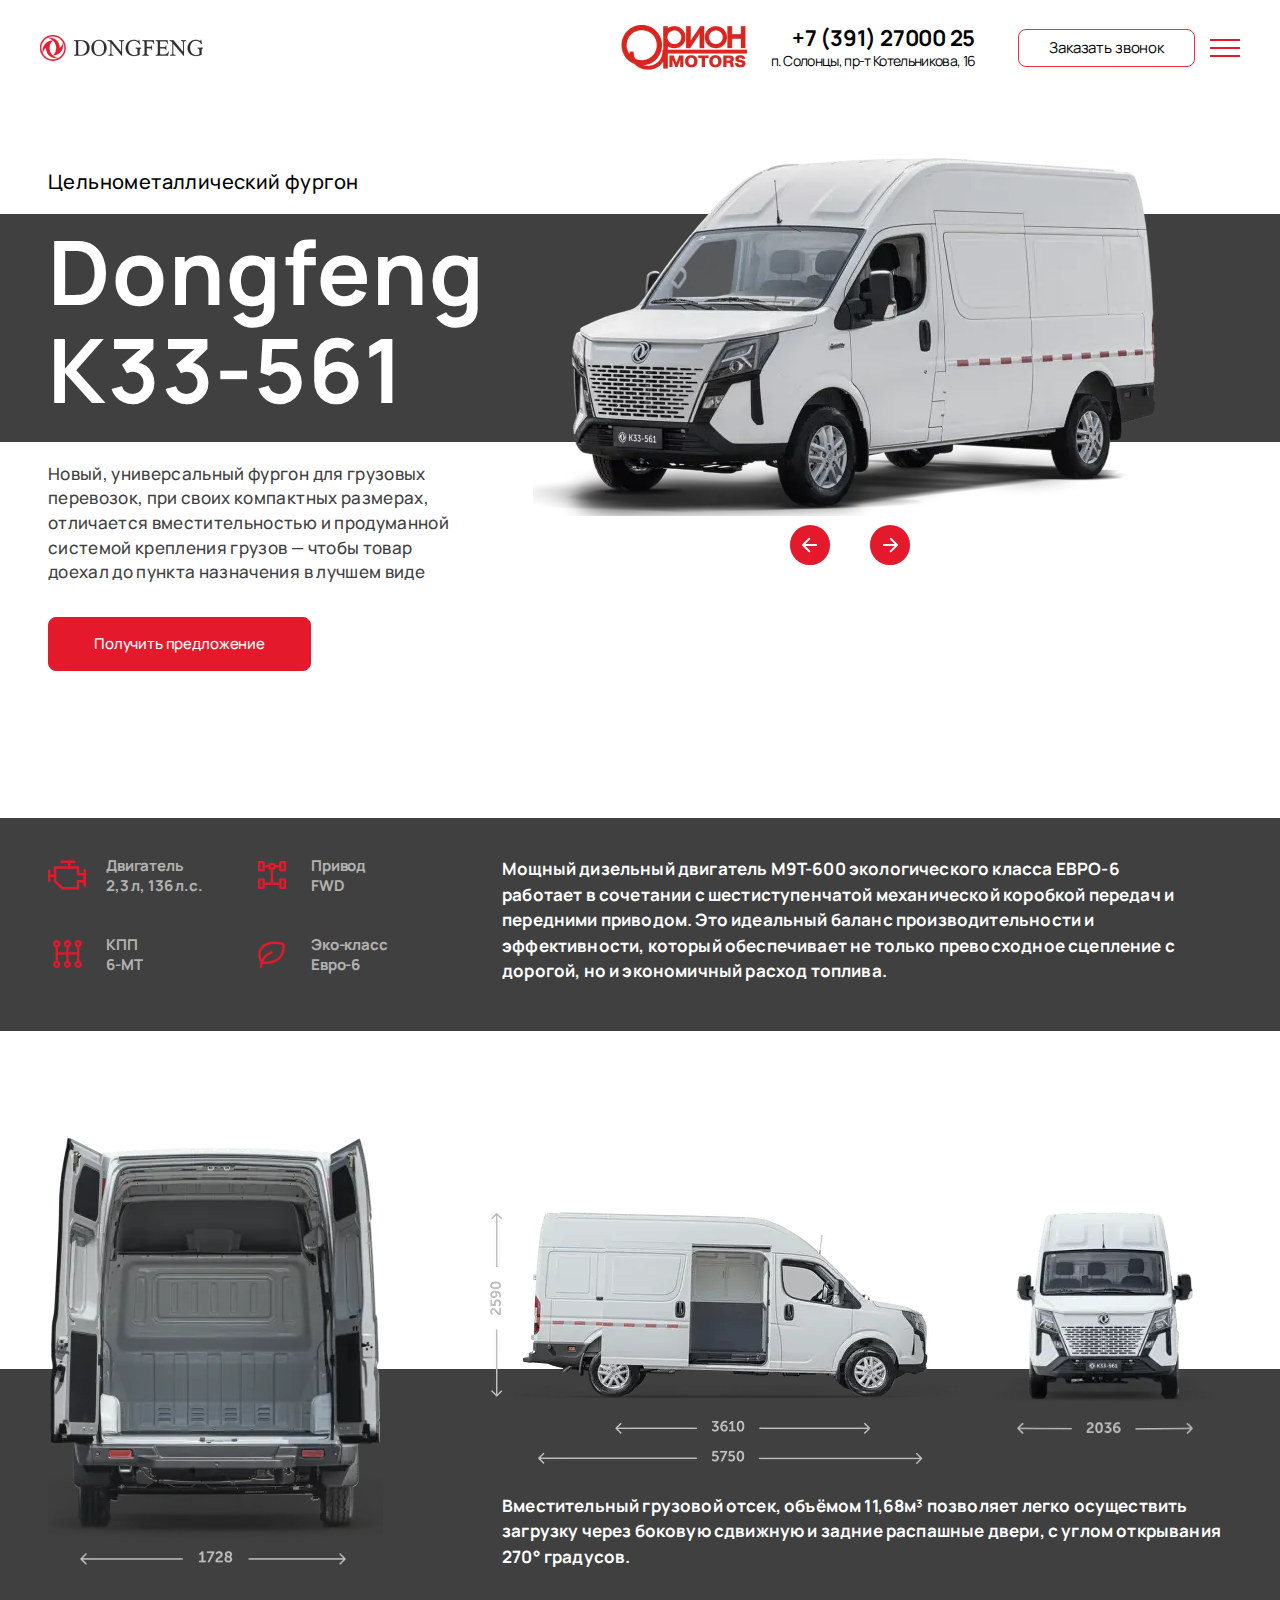
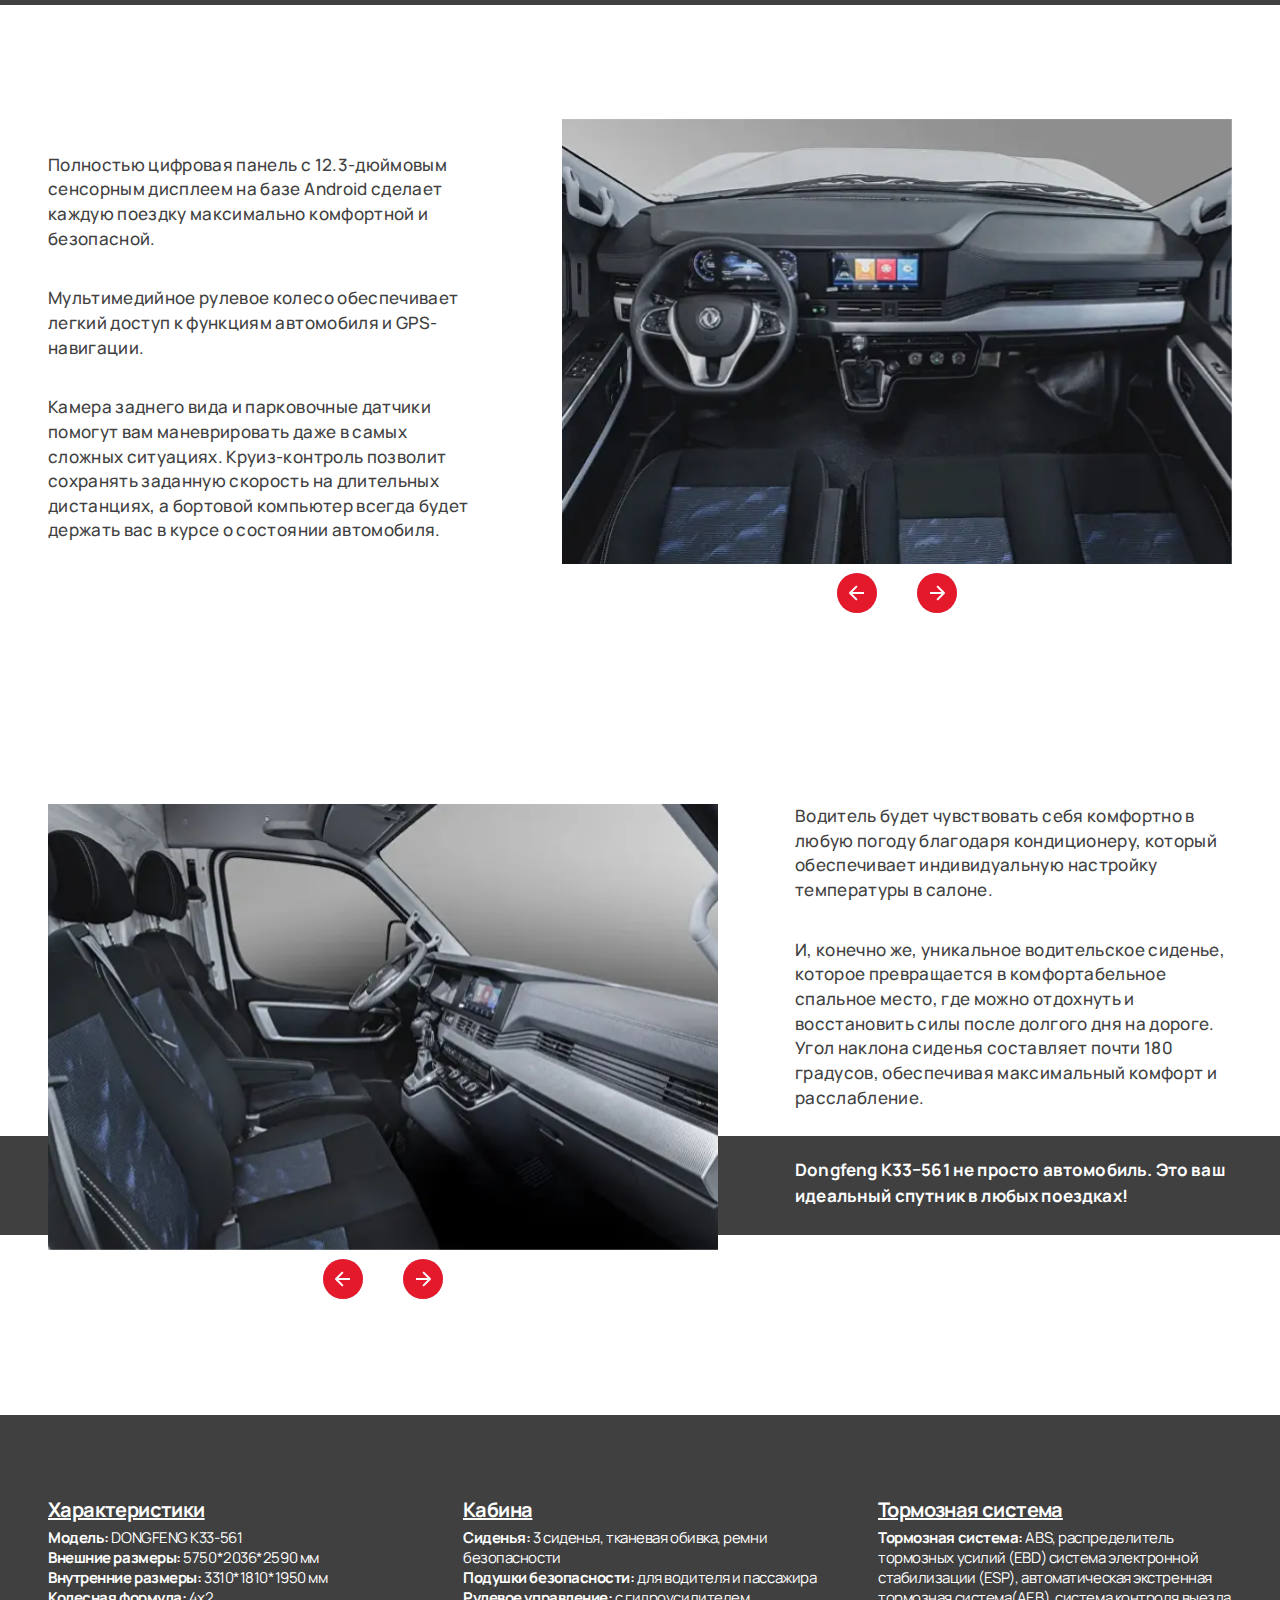
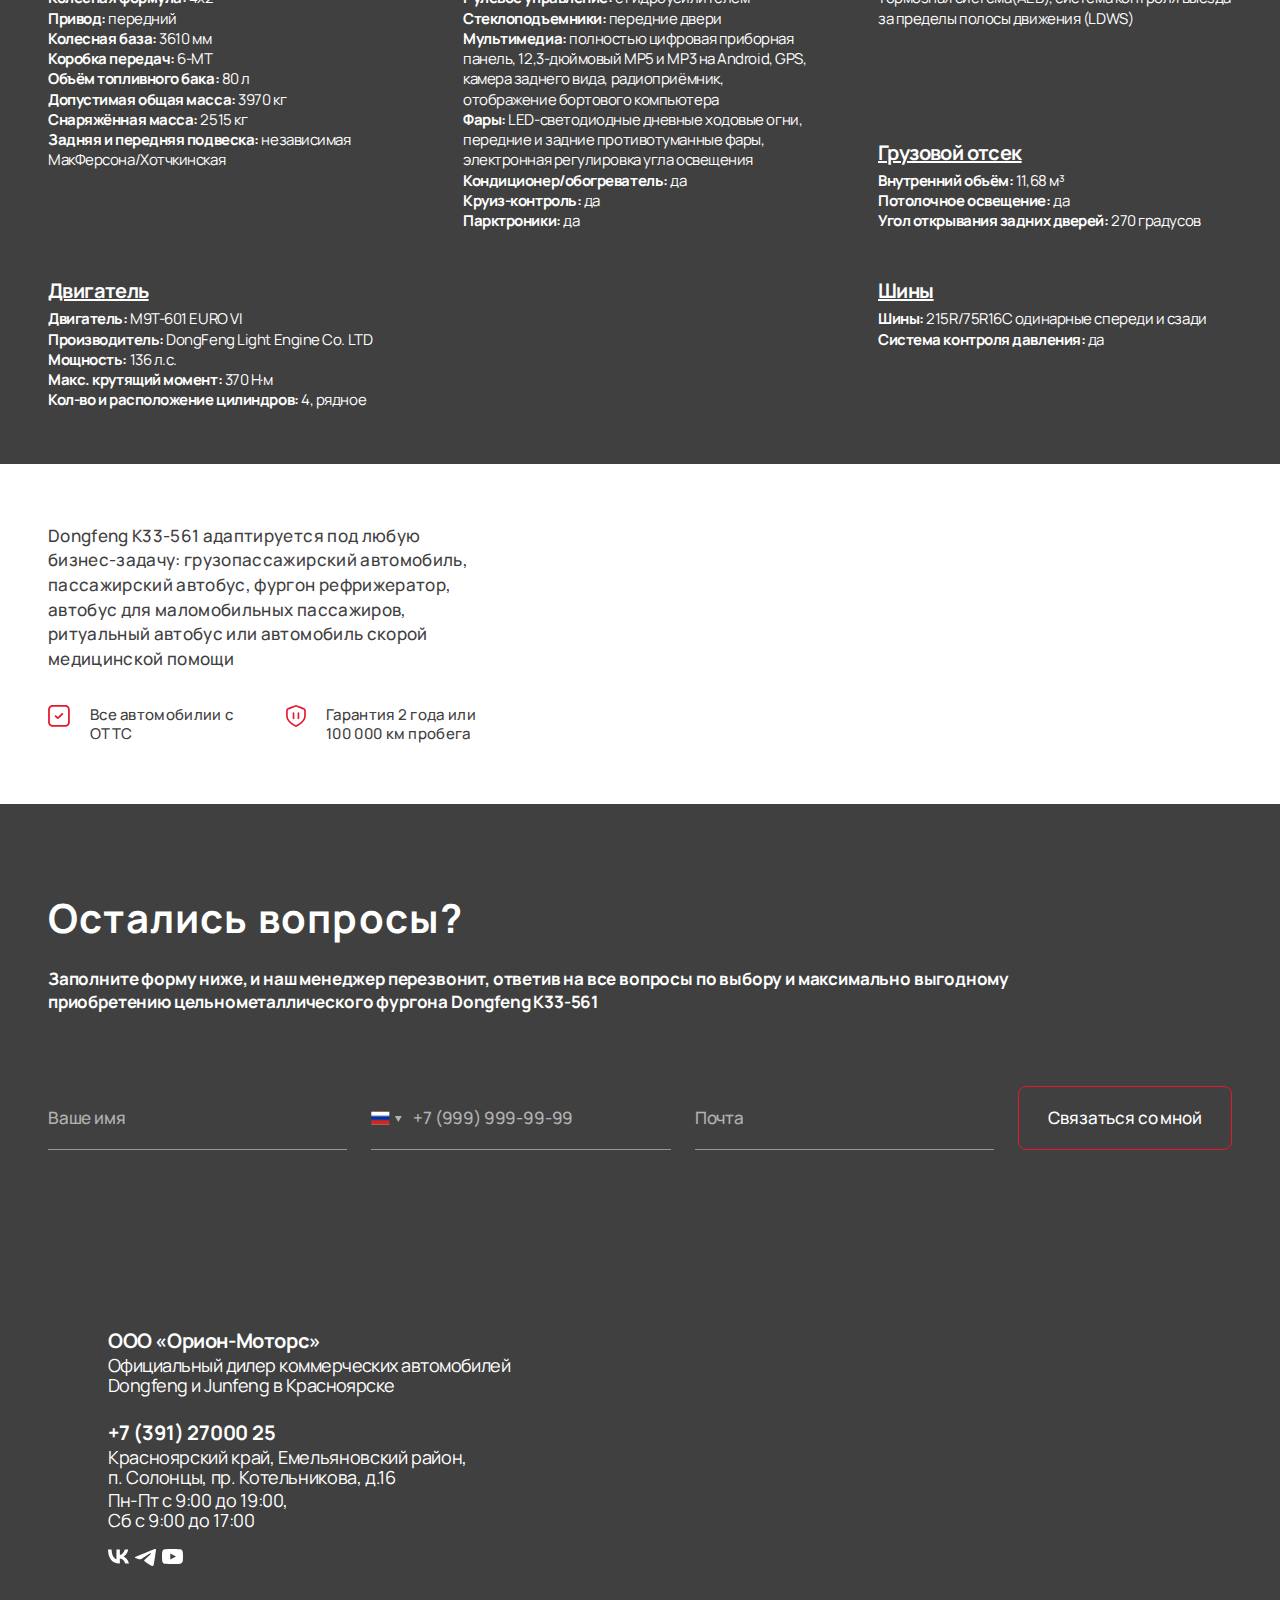
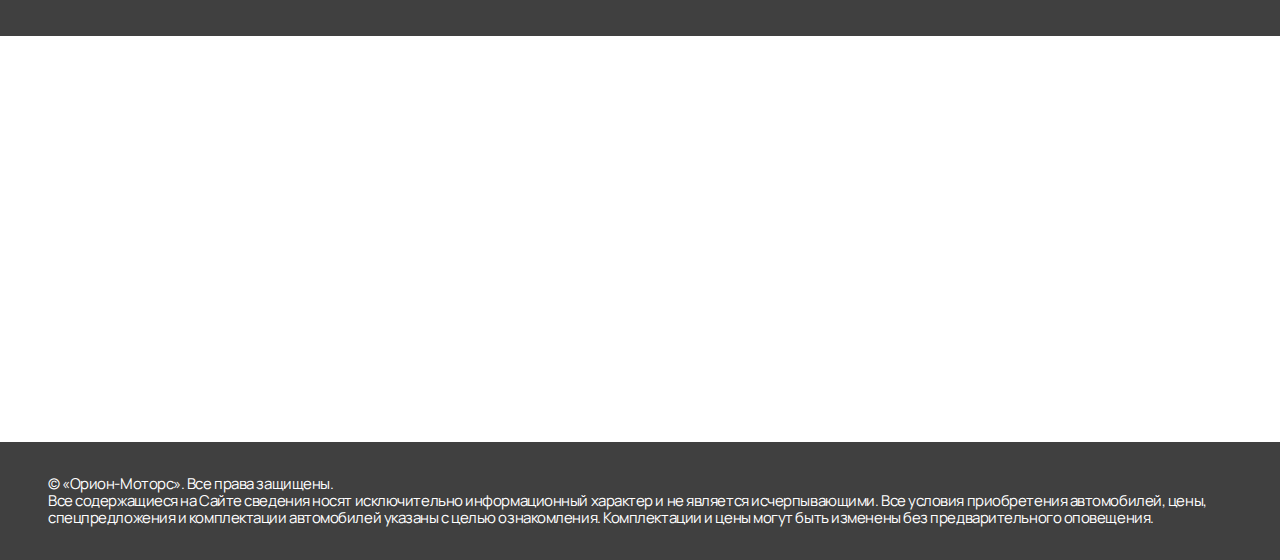
==== commit 67be74e2: "Add files via upload" ====
--- a/model.html
+++ b/model.html
@@ -6,7 +6,7 @@
 	<meta charset="UTF-8">
 	<meta name="format-detection" content="telephone=no">
 	<!-- <style>body{opacity: 0;}</style> -->
-	<link rel="stylesheet" href="css/style.min.css?_v=20231221103828">
+	<link rel="stylesheet" href="css/style.min.css?_v=20231221184814">
 	<link rel="shortcut icon" href="favicon.ico">
 	<!-- <meta name="robots" content="noindex, nofollow"> -->
 	<meta name="viewport" content="width=device-width, initial-scale=1.0">
@@ -16,21 +16,19 @@
 	<div class="wrapper">
 		<header class="header">
 			<div class="header__cont">
-
-
 				<div class="header__body">
-					<a href="" class="header__logo-dongfeng">
+					<a href="index.html" class="header__logo-dongfeng">
 						<picture><source srcset="img/logo-dongfeng.webp" type="image/webp"><img src="img/logo-dongfeng.png" alt="Dongfeng"></picture>
 					</a>
 					<div class="header__menu menu">
 						<nav class="menu__body">
 							<ul class="menu__list">
-								<li class="menu__item"><a href="" class="menu__link">Модельный ряд</a></li>
-								<li class="menu__item"><a href="" class="menu__link">О компании</a></li>
-								<li class="menu__item"><a href="" class="menu__link">Сервис</a></li>
-								<li class="menu__item"><a href="" class="menu__link">Официальный дилер</a></li>
-								<li class="menu__item"><a href="news.html" class="menu__link">Новости</a></li>
-								<li class="menu__item"><a href="" class="menu__link">Контакты</a></li>
+								<li class="menu__item"><a data-goto=".service" data-goto-top="60" href="#" class="menu__link">Модельный ряд</a></li>
+								<li class="menu__item"><a data-goto=".about" href="" class="menu__link">О компании</a></li>
+								<li class="menu__item"><a href="#" class="menu__link">Сервис</a></li>
+								<li class="menu__item"><a data-goto=".dealer-orion" data-goto-top="60" href="#" class="menu__link">Официальный дилер</a></li>
+								<li class="menu__item"><a data-goto=".news" data-goto-top="60" href="#" class="menu__link">Новости</a></li>
+								<li class="menu__item"><a data-goto=".contacts" href="#" class="menu__link">Контакты</a></li>
 							</ul>
 						</nav>
 					</div>
@@ -42,7 +40,8 @@
 							<a class="header__phone" href="http://+73912700025">+7 (391) 27000 25</a>
 							<div class="header__loc">п. Солонцы, пр-т Котельникова, 16</div>
 						</div>
-						<a data-da=".menu__body, 490" href="" class="header__request request">Заказать звонок</a>
+						<a data-da=".menu__body, 490" data-modal="1" href="" class="header__request request js-open-modal">Заказать
+							звонок</a>
 					</div>
 					<button type="button" class="menu__icon icon-menu"><span></span></button>
 				</div>
@@ -64,7 +63,7 @@
 									отличается вместительностью и продуманной системой крепления грузов — чтобы товар
 									доехал до пункта назначения в лучшем виде</p>
 							</div>
-							<button class="model-about__button request-two">
+							<button class="model-about__button request-two js-open-modal" data-modal="1">
 								Получить предложение
 							</button>
 						</div>
@@ -453,32 +452,47 @@
 			</div>
 		</footer>
 	</div>
-	<!-- От сборки -->
-	<!-- 
-<div id="popup" aria-hidden="true" class="popup">
-	<div class="popup__wrapper">
-		<div class="popup__content">
-			<button data-close type="button" class="popup__close">Закрыть</button>
-			<div class="popup__text">
+	<div class="modal modal-search" data-modal="1">
+		<button class="form-request__close js-modal-close"><svg xmlns="http://www.w3.org/2000/svg" width="24" height="24" viewBox="0 0 24 24">
+				<g clip-path="url(#clip0_1101_4289)">
+					<path d="M22.909 1.09094L1.09082 22.9091" stroke-width="2" stroke-linecap="round" stroke-linejoin="round" />
+					<path d="M1.09082 1.09094L22.909 22.9091" stroke-width="2" stroke-linecap="round" stroke-linejoin="round" />
+				</g>
+				<defs>
+					<clipPath id="clip0_1101_4289">
+						<rect width="24" height="24" fill="white" />
+					</clipPath>
+				</defs>
+			</svg></button>
+		<div class="form-request__body">
+
+			<div class="form-request__title">
+				<h2>Обратный звонок</h2>
 			</div>
+			<div class="form-request__text">
+				<p>Заполните поля ниже и менеджер отдела продаж перезвонит Вам в ближайшее время</p>
+			</div>
+			<form class="form-request__form">
+				<div class="form-request__name">
+					<input placeholder="Ваше имя" type="text" name="" id="">
+				</div>
+				<div class="form-request__phone">
+					<button><img src="img/icons/13.svg" alt="icon"></button>
+					<input placeholder="+7 (999) 999-99-99" type="text" class="tel" name="" id="">
+				</div>
+				<div class="form-request__button">
+					<button class="request-two">Перезвоните мне</button>
+				</div>
+				<div class="form-request__politics">
+					<p>Отправляя заявку я согласен на обработку запроса и дальнейшую коммуникацию.</p>
+				</div>
+			</form>
 		</div>
+
 	</div>
-</div>
- -->
-
-
-	<!-- Хист модал -->
-	<!-- Кнопка открытия модального окна -->
-	<!-- <a href="#" data-hystmodal="#myModal">Open modal with id=myModal</a> -->
-	<!-- <div class="hystmodal" id="myModal" aria-hidden="true">
-    <div class="hystmodal__wrap">
-        <div class="hystmodal__window" role="dialog" aria-modal="true">
-            <button data-hystclose class="hystmodal__close">Закрыть</button>
-            You modal HTML markup
-        </div>
-    </div>
-</div> -->
-	<script src="js/app.min.js?_v=20231221103828"></script>
+
+	<div class="overlay js-overlay-modal"></div>
+	<script src="js/app.min.js?_v=20231221184814"></script>
 </body>
 
 </html>--- a/css/style.min.css
+++ b/css/style.min.css
@@ -1 +1 @@
-@charset "UTF-8";:root{--c1:#fff;--c2:#404040;--c3:#e73243;--c4:#e4192c;--f13:0.8125rem;--f12:0.75rem;--f14:0.875rem;--f15:0.9375rem;--f16:1rem;--f17:1.0625rem;--f18:1.125rem;--f20:1.25rem;--f22:1.375rem;--f23:1.4375rem;--f40:2.5rem;--f58:3.625rem;--f89:5.5625rem}@font-face{font-family:Manrope;font-display:swap;src:url(../fonts/Manrope-Bold.woff2) format("woff2"),url(../fonts/Manrope-Bold.woff) format("woff");font-weight:700;font-style:normal}@font-face{font-family:Manrope;font-display:swap;src:url(../fonts/Manrope-Medium.woff2) format("woff2"),url(../fonts/Manrope-Medium.woff) format("woff");font-weight:500;font-style:normal}@font-face{font-family:Manrope;font-display:swap;src:url(../fonts/Manrope-Regular.woff2) format("woff2"),url(../fonts/Manrope-Regular.woff) format("woff");font-weight:400;font-style:normal}*{padding:0;margin:0;border:0}*,:after,:before{-webkit-box-sizing:border-box;box-sizing:border-box}body,html{height:100%;min-width:320px}body{color:#000;line-height:1;font-family:Manrope;font-size:1.25rem;-ms-text-size-adjust:100%;-moz-text-size-adjust:100%;-webkit-text-size-adjust:100%;-webkit-font-smoothing:antialiased;-moz-osx-font-smoothing:grayscale}button,input,textarea{font-family:Manrope;font-size:inherit}button{cursor:pointer;color:inherit;background-color:inherit}a{color:inherit}a:link,a:visited{text-decoration:none}a:hover{text-decoration:none}ul li{list-style:none}img{vertical-align:top}h1,h2,h3,h4,h5,h6{font-weight:inherit;font-size:inherit}.lock body{overflow:hidden;-ms-touch-action:none;touch-action:none}.wrapper{min-height:100%;display:-webkit-box;display:-ms-flexbox;display:flex;-webkit-box-orient:vertical;-webkit-box-direction:normal;-ms-flex-direction:column;flex-direction:column;overflow:hidden}.wrapper>main{-webkit-box-flex:1;-ms-flex:1 1 auto;flex:1 1 auto}.wrapper>*{min-width:0}[class*=__container]{max-width:74rem;-webkit-box-sizing:content-box;box-sizing:content-box;margin:0 auto;padding:0 .9375rem}[class*=-ibg]{position:relative}[class*=-ibg] img{position:absolute;width:100%;height:100%;top:0;left:0;-o-object-fit:cover;object-fit:cover}[class*=-ibg_contain] img{-o-object-fit:contain;object-fit:contain}.request{font-size:var(--f15);letter-spacing:-.15px;display:-webkit-box;display:-ms-flexbox;display:flex;-webkit-box-align:center;-ms-flex-align:center;align-items:center;-webkit-box-pack:center;-ms-flex-pack:center;justify-content:center;border-radius:8px;border:1px solid #e73243;text-align:center;line-height:18px;white-space:nowrap;height:38px;-webkit-transition:all .3s ease 0s;-o-transition:all .3s ease 0s;transition:all .3s ease 0s}.request-two{font-size:var(--f15);letter-spacing:-.15px;font-weight:500;color:#fff;display:-webkit-box;display:-ms-flexbox;display:flex;-webkit-box-align:center;-ms-flex-align:center;align-items:center;-webkit-box-pack:center;-ms-flex-pack:center;justify-content:center;border-radius:8px;border:1px solid var(--c4);background-color:var(--c4);text-align:center;line-height:18px;white-space:nowrap;height:54px;width:100%;-webkit-transition:all .3s ease 0s;-o-transition:all .3s ease 0s;transition:all .3s ease 0s}.header{padding-left:40px;padding-right:40px}.header__cont{max-width:1920px;margin:0 auto}.header__body{display:-webkit-box;display:-ms-flexbox;display:flex;-webkit-box-align:center;-ms-flex-align:center;align-items:center;min-height:95px}.header__logo-dongfeng{margin-right:86px}.header__logo-dongfeng img{max-width:163px}.header__menu{margin-right:111px;max-width:884px;width:100%}.header__info{max-width:596px;display:-webkit-box;display:-ms-flexbox;display:flex;-webkit-box-align:center;-ms-flex-align:center;align-items:center}.header__logo-orion{margin-right:24px}.header__logo-orion img{max-width:126px}.header__contacts{display:-webkit-box;display:-ms-flexbox;display:flex;-webkit-box-orient:vertical;-webkit-box-direction:normal;-ms-flex-direction:column;flex-direction:column;-webkit-box-align:end;-ms-flex-align:end;align-items:flex-end;margin-right:43px}.header__phone{font-size:var(--f22);font-weight:600;letter-spacing:-.22px;margin-bottom:5px}.header__loc{font-size:var(--f14);letter-spacing:-.675px;white-space:nowrap}.header__request{padding:7px 30px;max-width:184px}.menu__body{text-align:center}.menu__list{display:-webkit-box;display:-ms-flexbox;display:flex;-webkit-box-pack:justify;-ms-flex-pack:justify;justify-content:space-between}.menu__item{margin-right:15px}.menu__item:last-child{margin-right:0}.menu__link{font-size:var(--f16);font-weight:500;line-height:normal;letter-spacing:.96px}.icon-menu{display:none}.footer{padding-top:33px;padding-bottom:33px;background-color:var(--c2)}.footer__body{color:var(--c1);font-size:var(--f15);line-height:115%;letter-spacing:-.45px}.about{margin-bottom:104px;position:relative}.about__body{padding-top:120px;padding-bottom:62px;position:relative}.about__label{font-size:var(--f20);font-weight:500;letter-spacing:.4px;color:var(--c2);margin-bottom:25px}.about__title{max-width:455px;padding-top:17px;padding-bottom:23px;margin-bottom:23px;font-size:var(--f58);font-weight:700;line-height:110%;letter-spacing:1.16px;color:var(--c1);position:relative}.about__title::after{content:"";position:absolute;top:0;left:-200%;width:1000%;height:100%;background-color:#404040;z-index:-1}.about__text{max-width:428px;font-size:var(--f20);font-weight:500;line-height:137.966%;letter-spacing:.2px;margin-bottom:30px}.about__list{display:-webkit-box;display:-ms-flexbox;display:flex;-ms-flex-wrap:wrap;flex-wrap:wrap;margin:0 -10px;margin-top:-7px;max-width:460px}.about__item{-webkit-box-flex:0;-ms-flex:0 1 230px;flex:0 1 230px;padding:0 10px;padding-top:7px}.about__elem{display:-webkit-box;display:-ms-flexbox;display:flex}.about__img{margin-right:14px}.about__img img{width:30px;height:30px}.about__name{font-size:var(--f15);line-height:120%;letter-spacing:.525px}.about__background{position:absolute;bottom:0;right:0}.about__background img{max-width:100%}.about__background2{position:absolute;bottom:0;right:0}.about__background2 img{max-width:614px}.service{margin-bottom:144px}.service__van{position:relative;padding-top:84px;margin-bottom:174px}.service__name{font-size:var(--f20);font-weight:500;margin-bottom:10px}.service__box{padding-top:21px;padding-bottom:29px;margin-bottom:23px;position:relative;color:#fff}.service__box::after{content:"";position:absolute;top:0;left:-200%;width:1000%;height:100%;background-color:#404040;z-index:-1}.service__title{font-size:var(--f40);font-weight:700;margin-bottom:16px;line-height:110%;letter-spacing:1.2px}.service__text{font-size:var(--f15);line-height:140%;letter-spacing:.525px;opacity:.6;max-width:400px}.service__button{max-width:162px;margin-bottom:68px}.service__list{display:-webkit-box;display:-ms-flexbox;display:flex;-webkit-box-pack:justify;-ms-flex-pack:justify;justify-content:space-between;-ms-flex-wrap:wrap;flex-wrap:wrap;margin:0 -20px;margin-top:-60px}.service__item{padding:0 20px;padding-top:60px}.service__image{margin-bottom:10px}.service__image img{max-width:100%}.service__name-car{font-size:var(--f20);font-weight:500;line-height:26px;margin-bottom:8px;max-width:335px}.service__name-base{font-size:var(--f15);line-height:120%;letter-spacing:.525px}.service__chassis{position:relative}.service__background{position:absolute;top:0;right:0}.service__background img{max-width:100%}.service__background2{position:absolute;top:5px;right:0}.service__background2 img{max-width:100%}.dealer-orion{padding-top:50px;padding-bottom:50px;margin-bottom:57px;position:relative}.dealer-orion::after{content:"";position:absolute;top:0;left:-200%;width:1000%;height:100%;background-color:#404040;z-index:-1}.dealer-orion__body{display:-webkit-box;display:-ms-flexbox;display:flex;-webkit-box-align:center;-ms-flex-align:center;align-items:center;color:#fff}.dealer-orion__inner{-webkit-box-flex:0;-ms-flex:0 1 436px;flex:0 1 436px;margin-right:75px}.dealer-orion__title{font-size:var(--f40);font-weight:700;line-height:110%;letter-spacing:1.2px;margin-bottom:20px}.dealer-orion__label{font-size:var(--f17);font-weight:700;line-height:140%;letter-spacing:-.17px}.dealer-orion__content{-webkit-box-flex:0;-ms-flex:0 1 590px;flex:0 1 590px;font-size:var(--f15);line-height:140%}.news{margin-bottom:80px}.news__main-title{font-size:var(--f40);font-weight:700;line-height:110%;letter-spacing:1.8px;margin-bottom:60px}.news__list{display:-webkit-box;display:-ms-flexbox;display:flex;-ms-flex-wrap:wrap;flex-wrap:wrap;margin:0 -30px;margin-top:-89px}.news__item{-webkit-box-flex:0;-ms-flex:0 1 50%;flex:0 1 50%;padding:0 30px;padding-top:89px;display:-webkit-box;display:-ms-flexbox;display:flex}.news__image{position:relative;padding:0 0 56% 0;margin-bottom:18px}.news__image img{width:100%;height:100%;position:absolute;top:0;left:0;-o-object-fit:cover;object-fit:cover}.news__title{font-size:var(--f23);font-weight:500;line-height:normal;letter-spacing:1.495px;margin-bottom:12px}.news__text{color:var(--c2);font-size:var(--f15);line-height:145%;letter-spacing:-.15px;margin-bottom:12px}.news__time{color:var(--c2);font-size:var(--f12);line-height:145%;letter-spacing:.6px}.contacts__container{position:relative}.contacts__body{position:absolute;top:121px;left:0;z-index:2;padding-top:64px;padding-left:60px;padding-bottom:67px;padding-right:60px;background:var(--c2);color:var(--c1)}.contacts__body::after{content:"";position:absolute;top:0;left:-200%;width:1000%;height:100%;background-color:#404040;z-index:-1}.contacts__name{font-size:var(--f20);font-weight:700;line-height:110%;letter-spacing:-.4px;margin-bottom:4px}.contacts__label{font-size:var(--f18);line-height:110%;letter-spacing:-.54px;margin-bottom:26px}.contacts__phone{font-size:var(--f20);font-weight:700;line-height:110%;letter-spacing:-.2px;margin-bottom:4px}.contacts__loc{font-size:var(--f18);line-height:110%;letter-spacing:-.36px;margin-bottom:4px}.contacts__time{font-size:var(--f18);line-height:110%;letter-spacing:-.36px;margin-bottom:18px}.contacts__social{display:-webkit-box;display:-ms-flexbox;display:flex;-webkit-box-align:center;-ms-flex-align:center;align-items:center}.contacts__social a{margin-right:6px}.contacts__social a:last-child{margin-right:0}.contacts__map{position:relative;width:100%;padding-top:31.7%}.contacts__map iframe{position:absolute;top:0;left:0;right:0;bottom:0;width:100%;height:100%}.model-about{margin-bottom:147px}.model-about__content{-webkit-box-flex:0;-ms-flex:0 1 440px;flex:0 1 440px;padding-top:77px;margin-right:45px}.model-about__name{font-size:var(--f20);font-weight:500;letter-spacing:.4px;margin-bottom:22px}.model-about__title{padding-top:9px;padding-bottom:23px;margin-bottom:20px;color:var(--c1);font-size:var(--f89);font-weight:700;line-height:110%;letter-spacing:1.78px;position:relative}.model-about__title::after{content:"";position:absolute;top:0;left:-200%;width:1000%;height:100%;background-color:#404040;z-index:-1}.model-about__title span{display:block}.model-about__text{max-width:420px;color:var(--c2);font-size:var(--f17);font-weight:500;line-height:145%;letter-spacing:.34px;margin-bottom:32px}.model-about__button{max-width:263px}.model-about__slider{-webkit-box-flex:0;-ms-flex:0 1 633px;flex:0 1 633px}.splide__slide{position:relative;padding:0 0 77% 0}.splide__slide img{width:100%;height:100%;position:absolute;top:0;left:0;-o-object-fit:cover;object-fit:cover}.splide__arrows{padding-top:68px;display:-webkit-box;display:-ms-flexbox;display:flex;-webkit-box-pack:center;-ms-flex-pack:center;justify-content:center}.splide__arrow{position:static!important;opacity:1!important;margin-right:40px}.splide__arrow:last-child{margin-right:0}.model-advantage{background-color:var(--c2)}.model-advantage__body{color:var(--c1);padding-top:38px;padding-bottom:47px;display:-webkit-box;display:-ms-flexbox;display:flex}.model-advantage__param{-webkit-box-flex:0;-ms-flex:0 1 360px;flex:0 1 360px;margin-right:94px}.model-advantage__list{display:-webkit-box;display:-ms-flexbox;display:flex;-ms-flex-wrap:wrap;flex-wrap:wrap;margin:0 -25px;margin-top:-40px}.model-advantage__item{display:-webkit-box;display:-ms-flexbox;display:flex;padding:0 25px;padding-top:40px;-webkit-box-flex:0;-ms-flex:0 1 50%;flex:0 1 50%}.model-advantage__elem{display:-webkit-box;display:-ms-flexbox;display:flex;max-width:165px;width:100%}.model-advantage__img{margin-right:20px}.model-advantage__img img{width:38px;height:38px}.model-advantage__name{font-size:var(--f15);font-weight:700;line-height:130%;letter-spacing:-.15px;opacity:.6}.model-advantage__text{-webkit-box-flex:0;-ms-flex:0 1 700px;flex:0 1 700px;font-size:var(--f17);font-weight:700;line-height:150%;letter-spacing:.17px}.model-size{position:relative}.model-size::after{content:"";position:absolute;bottom:0;left:-200%;width:1000%;height:236px;background-color:#404040;z-index:-1}.model-size__body{display:-webkit-box;display:-ms-flexbox;display:flex}.model-size__image{-webkit-box-flex:0;-ms-flex:0 1 335px;flex:0 1 335px;margin-right:105px}.model-size__image img{max-width:100%}.model-size__image_m{display:none;text-align:center}.model-size__image_m img{max-width:100%}.model-size__box{padding-top:32px;-webkit-box-flex:0;-ms-flex:0 1 744px;flex:0 1 744px}.model-size__image-two{margin-bottom:29px}.model-size__image-two img{max-width:100%}.model-size__text{padding-left:14px;color:var(--c1);font-size:17px;font-weight:700;line-height:150%;letter-spacing:.17px}.model-desc{padding-top:114px;margin-bottom:96px}.model-desc__box-one{display:-webkit-box;display:-ms-flexbox;display:flex;margin-bottom:171px}.model-desc__text{color:var(--c2);font-size:var(--f17);font-weight:500;line-height:145%;letter-spacing:.34px}.model-desc__text p{margin-bottom:35px}.model-desc__text p:last-child{margin-bottom:0}.model-desc__text_m{padding-top:34px;-webkit-box-flex:0;-ms-flex:0 1 437px;flex:0 1 437px;margin-right:77px}.model-desc__text_mm{margin-bottom:26px}.model-desc__slider{-webkit-box-flex:0;-ms-flex:0 1 670px;flex:0 1 670px}.model-desc__box-two{display:-webkit-box;display:-ms-flexbox;display:flex}.model-desc__content{-webkit-box-flex:0;-ms-flex:0 1 437px;flex:0 1 437px;margin-left:77px}.model-desc__label{padding-top:21px;padding-bottom:27px;color:var(--c1);font-size:var(--f17);font-weight:700;line-height:150%;letter-spacing:.17px;position:relative}.model-desc__label::after{content:"";position:absolute;top:0;left:-300%;width:1000%;height:100%;background-color:#404040;z-index:-1}.splide__slide{position:relative;padding:0 0 66.5% 0}.splide__slide img{width:100%;height:100%;position:absolute;top:0;left:0;-o-object-fit:cover;object-fit:cover}.splide__arrows{padding-top:29px}.model-param{background-color:var(--c2);padding-top:85px;padding-bottom:53px}.model-param__inner{display:-webkit-box;display:-ms-flexbox;display:flex;-webkit-box-pack:justify;-ms-flex-pack:justify;justify-content:space-between;margin-bottom:50px}.model-param__inner:last-child{margin-bottom:0}.model-param__one{-webkit-box-flex:0;-ms-flex:0 1 354px;flex:0 1 354px;margin-right:15px}.model-param__title{color:var(--c1);font-size:var(--f20);font-weight:700;letter-spacing:-.6px;-webkit-text-decoration-line:underline;text-decoration-line:underline;margin-bottom:8px}.model-param__info{color:var(--c1);font-size:var(--f15);line-height:135%;letter-spacing:-.45px}.model-param__info span{font-weight:700}.model-param__engine-block{-webkit-box-flex:0;-ms-flex:0 1 354px;flex:0 1 354px}.model-param__two{-webkit-box-flex:0;-ms-flex:0 1 354px;flex:0 1 354px;margin-right:15px}.model-param__three{-webkit-box-flex:0;-ms-flex:0 1 354px;flex:0 1 354px;display:-webkit-box;display:-ms-flexbox;display:flex;-webkit-box-orient:vertical;-webkit-box-direction:normal;-ms-flex-direction:column;flex-direction:column}.model-param__cargo-block{margin-top:auto}.model-param__tires-block{-webkit-box-flex:0;-ms-flex:0 1 354px;flex:0 1 354px}.model-variant{margin-top:-138px}.model-variant__content{margin-right:18px;padding-top:186px;-webkit-box-flex:0;-ms-flex:0 1 436px;flex:0 1 436px}.model-variant__text{margin-bottom:33px;color:var(--c2);font-size:var(--f17);font-weight:500;line-height:145%;letter-spacing:.34px}.model-variant__box{display:-webkit-box;display:-ms-flexbox;display:flex}.model-variant__item{-webkit-box-flex:0;-ms-flex:0 1 198px;flex:0 1 198px;margin-right:40px;display:-webkit-box;display:-ms-flexbox;display:flex}.model-variant__item:last-child{margin-right:0}.model-variant__item img{width:22px;height:22px;margin-right:20px}.model-variant__item p{color:var(--c2);font-size:var(--f15);font-weight:500;line-height:130%;letter-spacing:.3px}.model-variant__image{margin-right:-100%}.model-variant__image img{max-width:100%}.model-request{margin-top:-74px;padding-top:92px;padding-bottom:116px;background-color:var(--c2)}.model-request__title{margin-bottom:27px;color:var(--c1);font-size:var(--f40);font-weight:700;line-height:110%;letter-spacing:1.2px}.model-request__text{color:var(--c1);font-size:var(--f17);font-weight:700;line-height:140%;letter-spacing:-.17px;max-width:972px;margin-bottom:72px}.model-request__form input{outline:0;max-width:300px;width:100%;padding-top:20px;padding-bottom:20px;padding-right:20px;background-color:var(--c2);color:var(--c1);font-size:var(--f17);font-weight:500;line-height:140%;letter-spacing:-.17px}.model-request__form input::-webkit-input-placeholder{color:var(--c1);font-size:var(--f17);font-weight:500;line-height:140%;letter-spacing:-.17px;opacity:.6}.model-request__form input::-moz-placeholder{color:var(--c1);font-size:var(--f17);font-weight:500;line-height:140%;letter-spacing:-.17px;opacity:.6}.model-request__form input:-ms-input-placeholder{color:var(--c1);font-size:var(--f17);font-weight:500;line-height:140%;letter-spacing:-.17px;opacity:.6}.model-request__form input::-ms-input-placeholder{color:var(--c1);font-size:var(--f17);font-weight:500;line-height:140%;letter-spacing:-.17px;opacity:.6}.model-request__form input::placeholder{color:var(--c1);font-size:var(--f17);font-weight:500;line-height:140%;letter-spacing:-.17px;opacity:.6}.model-request__item{-webkit-box-flex:0;-ms-flex:0 1 300px;flex:0 1 300px;position:relative}.model-request__item::after{content:"";position:absolute;bottom:0;left:0;background-color:#969696;height:1px;width:100%}.model-request__name{margin-right:24px}.model-request__phone{padding-left:42px;margin-right:24px;position:relative}.model-request__phone button{position:absolute;top:0;left:0;padding-top:25px}.model-request__phone button img{max-width:100%}.model-request__phone button img:nth-child(2){padding-top:5px}.model-request__phone::after{content:"";position:absolute;bottom:0;left:0;background-color:#969696;height:1px;width:100%}.model-request__mail{margin-right:24px}.model-request__button{max-width:214px;width:100%;height:64px;color:var(--c1);font-size:var(--f17);font-weight:500;line-height:145%;letter-spacing:-.17px;border:1px solid var(--c4)}.splide__container{-webkit-box-sizing:border-box;box-sizing:border-box;position:relative}.splide__list{-webkit-backface-visibility:hidden;backface-visibility:hidden;display:-ms-flexbox;display:-webkit-box;display:flex;height:100%;margin:0!important;padding:0!important}.splide.is-initialized:not(.is-active) .splide__list{display:block}.splide__pagination{-ms-flex-align:center;-webkit-box-align:center;align-items:center;display:-ms-flexbox;display:-webkit-box;display:flex;-ms-flex-wrap:wrap;flex-wrap:wrap;-ms-flex-pack:center;-webkit-box-pack:center;justify-content:center;margin:0;pointer-events:none}.splide__pagination li{display:inline-block;line-height:1;list-style-type:none;margin:0;pointer-events:auto}.splide:not(.is-overflow) .splide__pagination{display:none}.splide__progress__bar{width:0}.splide{position:relative;visibility:hidden}.splide.is-initialized,.splide.is-rendered{visibility:visible}.splide__slide{-webkit-backface-visibility:hidden;backface-visibility:hidden;-webkit-box-sizing:border-box;box-sizing:border-box;-ms-flex-negative:0;flex-shrink:0;list-style-type:none!important;margin:0;position:relative}.splide__slide img{vertical-align:bottom}.splide__spinner{-webkit-animation:splide-loading 1s linear infinite;animation:splide-loading 1s linear infinite;border:2px solid #999;border-left-color:transparent;border-radius:50%;bottom:0;contain:strict;display:inline-block;height:20px;left:0;margin:auto;position:absolute;right:0;top:0;width:20px}.splide__sr{clip:rect(0 0 0 0);border:0;height:1px;margin:-1px;overflow:hidden;padding:0;position:absolute;width:1px}.splide__toggle.is-active .splide__toggle__play,.splide__toggle__pause{display:none}.splide__toggle.is-active .splide__toggle__pause{display:inline}.splide__track{overflow:hidden;position:relative;z-index:0}@-webkit-keyframes splide-loading{0%{-webkit-transform:rotate(0);transform:rotate(0)}to{-webkit-transform:rotate(1turn);transform:rotate(1turn)}}@keyframes splide-loading{0%{-webkit-transform:rotate(0);transform:rotate(0)}to{-webkit-transform:rotate(1turn);transform:rotate(1turn)}}.splide__track--draggable{-webkit-touch-callout:none;-webkit-user-select:none;-ms-user-select:none;-moz-user-select:none;user-select:none}.splide__track--fade>.splide__list>.splide__slide{margin:0!important;opacity:0;z-index:0}.splide__track--fade>.splide__list>.splide__slide.is-active{opacity:1;z-index:1}.splide--rtl{direction:rtl}.splide__track--ttb>.splide__list{display:block}.splide__arrow{-ms-flex-align:center;-webkit-box-align:center;align-items:center;background:#ccc;border:0;border-radius:50%;cursor:pointer;display:-ms-flexbox;display:-webkit-box;display:flex;height:2em;-ms-flex-pack:center;-webkit-box-pack:center;justify-content:center;opacity:.7;padding:0;position:absolute;top:50%;-webkit-transform:translateY(-50%);-ms-transform:translateY(-50%);transform:translateY(-50%);width:2em;z-index:1}.splide__arrow svg{fill:#000;height:1.2em;width:1.2em}.splide__arrow:hover:not(:disabled){opacity:.9}.splide__arrow:disabled{opacity:.3}.splide__arrow:focus-visible{outline:3px solid #0bf;outline-offset:3px}.splide__arrow--prev{left:1em}.splide__arrow--prev svg{-webkit-transform:scaleX(-1);-ms-transform:scaleX(-1);transform:scaleX(-1)}.splide__arrow--next{right:1em}.splide.is-focus-in .splide__arrow:focus{outline:3px solid #0bf;outline-offset:3px}.splide__pagination{bottom:.5em;left:0;padding:0 1em;position:absolute;right:0;z-index:1}.splide__pagination__page{background:#ccc;border:0;border-radius:50%;display:inline-block;height:8px;margin:3px;opacity:.7;padding:0;position:relative;-webkit-transition:-webkit-transform .2s linear;transition:-webkit-transform .2s linear;-o-transition:transform .2s linear;transition:transform .2s linear;transition:transform .2s linear,-webkit-transform .2s linear;width:8px}.splide__pagination__page.is-active{background:#fff;-webkit-transform:scale(1.4);-ms-transform:scale(1.4);transform:scale(1.4);z-index:1}.splide__pagination__page:hover{cursor:pointer;opacity:.9}.splide__pagination__page:focus-visible{outline:3px solid #0bf;outline-offset:3px}.splide.is-focus-in .splide__pagination__page:focus{outline:3px solid #0bf;outline-offset:3px}.splide__progress__bar{background:#ccc;height:3px}.splide__slide{-webkit-tap-highlight-color:transparent}.splide__slide:focus{outline:0}@supports (outline-offset:-3px){.splide__slide:focus-visible{outline:3px solid #0bf;outline-offset:-3px}}@supports (outline-offset:-3px){.splide.is-focus-in .splide__slide:focus{outline:3px solid #0bf;outline-offset:-3px}}.splide__toggle{cursor:pointer}.splide__toggle:focus-visible{outline:3px solid #0bf;outline-offset:3px}.splide.is-focus-in .splide__toggle:focus{outline:3px solid #0bf;outline-offset:3px}.splide__track--nav>.splide__list>.splide__slide{border:3px solid transparent;cursor:pointer}.splide__track--nav>.splide__list>.splide__slide.is-active{border:3px solid #000}.splide__arrows--rtl .splide__arrow--prev{left:auto;right:1em}.splide__arrows--rtl .splide__arrow--prev svg{-webkit-transform:scaleX(1);-ms-transform:scaleX(1);transform:scaleX(1)}.splide__arrows--rtl .splide__arrow--next{left:1em;right:auto}.splide__arrows--rtl .splide__arrow--next svg{-webkit-transform:scaleX(-1);-ms-transform:scaleX(-1);transform:scaleX(-1)}.splide__arrows--ttb .splide__arrow{left:50%;-webkit-transform:translate(-50%);-ms-transform:translate(-50%);transform:translate(-50%)}.splide__arrows--ttb .splide__arrow--prev{top:1em}.splide__arrows--ttb .splide__arrow--prev svg{-webkit-transform:rotate(-90deg);-ms-transform:rotate(-90deg);transform:rotate(-90deg)}.splide__arrows--ttb .splide__arrow--next{bottom:1em;top:auto}.splide__arrows--ttb .splide__arrow--next svg{-webkit-transform:rotate(90deg);-ms-transform:rotate(90deg);transform:rotate(90deg)}.splide__pagination--ttb{bottom:0;display:-ms-flexbox;display:-webkit-box;display:flex;-ms-flex-direction:column;-webkit-box-orient:vertical;-webkit-box-direction:normal;flex-direction:column;left:auto;padding:1em 0;right:.5em;top:0}@media (min-width:47.99875em){.model-about__body{display:-webkit-box;display:-ms-flexbox;display:flex}}@media (min-width:580px){.model-request__form{display:-webkit-box;display:-ms-flexbox;display:flex}}@media (min-width:630px){.about__background2{display:none}}@media (min-width:1100px){.model-variant__body{display:-webkit-box;display:-ms-flexbox;display:flex}}@media (min-width:1550px){.contacts__body::after{display:none}}@media (max-width:1919px){.header__info{margin-right:15px;-webkit-box-pack:end;-ms-flex-pack:end;justify-content:flex-end;margin-left:auto}.menu{position:fixed;z-index:100;top:0;right:-100%;max-width:360px;width:100%;height:auto;-webkit-transition:all .3s ease 0s;-o-transition:all .3s ease 0s;transition:all .3s ease 0s;background:#f7f7f7;padding-top:116px;padding-bottom:70px;margin-right:0;overflow:hidden}.menu::after{content:"";position:fixed;top:0;right:-100%;max-width:360px;width:100%;min-height:80px;background:#f7f7f7;-webkit-transition:all .3s ease 0s;-o-transition:all .3s ease 0s;transition:all .3s ease 0s;z-index:110}.menu-open .menu{right:0;overflow:auto}.menu-open .menu::after{right:0}.menu__list{-webkit-box-orient:vertical;-webkit-box-direction:normal;-ms-flex-direction:column;flex-direction:column;-webkit-box-align:center;-ms-flex-align:center;align-items:center}.menu__item{margin-right:0;margin-bottom:30px}.menu__item:last-child{margin-bottom:0}.icon-menu{display:block;position:relative;width:1.875rem;height:1.125rem;cursor:pointer;z-index:115}.icon-menu span,.icon-menu::after,.icon-menu::before{content:"";-webkit-transition:all .3s ease 0s;-o-transition:all .3s ease 0s;transition:all .3s ease 0s;right:0;position:absolute;width:100%;height:.125rem;background-color:var(--c4)}.icon-menu::before{top:0}.icon-menu::after{bottom:0}.icon-menu span{top:calc(50% - .0625rem)}.menu-open .icon-menu span{width:0}.menu-open .icon-menu::before{top:calc(50% - .0625rem);-webkit-transform:rotate(-45deg);-ms-transform:rotate(-45deg);transform:rotate(-45deg)}.menu-open .icon-menu::after{bottom:calc(50% - .0625rem);-webkit-transform:rotate(45deg);-ms-transform:rotate(45deg);transform:rotate(45deg)}}@media (max-width:1880px){.about__background img{max-width:1000px}.about__background{bottom:46px}}@media (max-width:1700px){.model-variant{margin-top:0;padding-bottom:60px}.model-variant__content{padding-top:60px;-webkit-box-flex:0;-ms-flex:0 0 436px;flex:0 0 436px}.model-variant__image{margin-right:-50px}.model-request{margin-top:0}}@media (max-width:1550px){.about__background img{max-width:800px}.about__background{bottom:97px}.contacts__body{position:static}}@media (max-width:1500px){.service__van{padding-top:0}.service__background{top:-90px}.service__background2{top:5px}}@media (max-width:1280px){.about__body{padding-top:90px;padding-bottom:0}.about__background img{max-width:600px}.about__background{bottom:84px}}@media (max-width:1150px){.service__background img{max-width:600px}.service__background{top:-62px}.service__background2 img{max-width:600px}.service__background2{top:40px}.model-param__inner{max-width:723px;-ms-flex-wrap:wrap;flex-wrap:wrap;margin:0 auto;margin-bottom:50px}.model-param__inner:last-child{margin-bottom:0}.model-param__two{margin-right:0;margin-bottom:50px}.model-param__three{-webkit-box-orient:horizontal;-webkit-box-direction:normal;-ms-flex-direction:row;flex-direction:row;-webkit-box-flex:0;-ms-flex:0 1 auto;flex:0 1 auto;margin-right:0}.model-param__brake-block{-webkit-box-flex:0;-ms-flex:0 1 354px;flex:0 1 354px;margin-right:15px}.model-param__cargo-block{-webkit-box-flex:0;-ms-flex:0 1 354px;flex:0 1 354px;margin-top:0}}@media (max-width:1100px){.model-advantage__text{-webkit-box-flex:0;-ms-flex:0 1 400px;flex:0 1 400px}.model-variant__box{-webkit-box-pack:center;-ms-flex-pack:center;justify-content:center}.model-variant__image{margin-right:0;text-align:center}}@media (max-width:1090px){.service__button{margin-bottom:0}.service__inner{max-width:892px;margin:0 auto}.service__list{-webkit-box-pack:start;-ms-flex-pack:start;justify-content:flex-start}.service__item{-webkit-box-flex:0;-ms-flex:0 1 304px;flex:0 1 304px}.service__image{position:relative;padding:0 0 67% 0;margin-bottom:10px}.service__image img{width:100%;height:100%;position:absolute;top:0;left:0;-o-object-fit:cover;object-fit:cover}}@media (max-width:1050px){.model-about__slider{padding-top:80px}.model-advantage{margin-bottom:40px}.model-size::after{bottom:auto;top:250px;height:350px}.model-size__body{padding-bottom:34px}.model-size__image{display:none}.model-size__image_m{display:block}.model-size__box{-webkit-box-flex:0;-ms-flex:0 1 auto;flex:0 1 auto}.model-size__image-two{text-align:center}.model-size__text{color:var(--c2)}}@media (max-width:990px){:root{--f58:2.75rem;--f20:1.125rem;--f40:2.125rem}.header__logo-dongfeng{margin-right:25px}.header__info{max-width:100%}.header__logo-orion{margin-bottom:14px;margin-right:0}.menu__list{margin-bottom:70px}.about__background{right:auto;left:385px}}@media (max-width:905px){.service__inner{max-width:568px}}@media (max-width:900px){:root{--f89:2.75rem}}@media (max-width:880px){.service__box::after{height:152px}.service__box{margin-bottom:33px;padding-bottom:0}.service__title{margin-bottom:196px}.service__title span{display:block;padding-top:5px}.service__title_m{margin-bottom:89px}.service__text{color:var(--c2)}.service__background img{max-width:360px!important}.service__background{right:auto;top:130px!important;left:-50px}.service__background2 img{max-width:360px!important}.service__background2{right:auto;top:92px!important;left:-25px}}@media (max-width:810px){.dealer-orion__body{-webkit-box-orient:vertical;-webkit-box-direction:normal;-ms-flex-direction:column;flex-direction:column;-webkit-box-align:start;-ms-flex-align:start;align-items:flex-start}.dealer-orion__inner{-webkit-box-flex:0;-ms-flex:0 1 auto;flex:0 1 auto;margin-right:0;margin-bottom:25px}.dealer-orion__content{-webkit-box-flex:0;-ms-flex:0 1 auto;flex:0 1 auto}.model-advantage__param{margin-right:25px}.model-advantage__list{margin:0 -4px;margin-top:-18px}.model-advantage__item{padding:0 4px;padding-top:18px}}@media (max-width:770px){.header__contacts{margin-right:0;-webkit-box-align:center;-ms-flex-align:center;align-items:center;-webkit-box-orient:vertical;-webkit-box-direction:reverse;-ms-flex-direction:column-reverse;flex-direction:column-reverse;padding-top:14px}.header__phone{padding-top:14px}}@media (max-width:730px){.about__background img{max-width:400px}.about__background{bottom:135px;left:400px}}@media (max-width:670px){.model-size::after{height:300px;top:200px}}@media (max-width:650px){.model-advantage__body{-webkit-box-orient:vertical;-webkit-box-direction:reverse;-ms-flex-direction:column-reverse;flex-direction:column-reverse;padding-bottom:36px}.model-advantage__param{-webkit-box-flex:0;-ms-flex:0 1 auto;flex:0 1 auto;margin:0 auto;margin-right:0}.model-advantage__text{-webkit-box-flex:0;-ms-flex:0 1 auto;flex:0 1 auto;margin-bottom:27px;line-height:140%}}@media (max-width:630px){.about__body{padding-top:60px}.about__title{margin-bottom:187px;letter-spacing:0}.about__background{left:auto;bottom:auto;top:340px;display:none}.about__background2{left:0;bottom:auto;top:250px}}@media (max-width:600px){.service__item{-webkit-box-flex:0;-ms-flex:0 1 50%;flex:0 1 50%}.news__item{-webkit-box-flex:1;-ms-flex:1 1 100%;flex:1 1 100%}}@media (max-width:580px){.model-request__item{margin-bottom:25px}.model-request__name{-webkit-box-flex:0;-ms-flex:0 1 300px;flex:0 1 300px;margin-right:0}.model-request__phone{-webkit-box-flex:0;-ms-flex:0 1 300px;flex:0 1 300px;margin-right:0}.model-request__mail{-webkit-box-flex:0;-ms-flex:0 1 300px;flex:0 1 300px;margin-right:0}.model-request__button{max-width:320px;margin:0 auto}}@media (max-width:554px){.model-size::after{height:250px;top:150px}}@media (max-width:490px){.header__logo-dongfeng{position:relative;z-index:110}.header__request{margin:0 auto;margin-top:14px}.menu{max-width:100%}}@media (max-width:450px){.model-size::after{height:186px}.model-size__image_m img{max-width:260px}}@media (max-width:430px){.model-variant__image img{left:-20%!important}}@media (max-width:387px){.about__background2{top:236px}}@media (max-width:61.99875em){.service__van{margin-bottom:120px}.service__background img{max-width:500px}.service__background{top:-48px}.service__background2 img{max-width:500px}.service__background2{top:62px}.dealer-orion__inner{margin-right:25px}.model-desc{padding-top:60px}.model-desc__text_m{margin-right:30px;padding-top:0}.model-desc__content{margin-left:30px}.model-request{padding-top:70px;padding-bottom:90px}.model-request__name{margin-bottom:25px;-webkit-box-flex:0;-ms-flex:0 1 45%;flex:0 1 45%}.model-request__phone{margin-bottom:25px;-webkit-box-flex:0;-ms-flex:0 1 45%;flex:0 1 45%}.model-request__mail{-webkit-box-flex:0;-ms-flex:0 1 45%;flex:0 1 45%}.model-request__button{-webkit-box-flex:0;-ms-flex:0 1 45%;flex:0 1 45%}}@media (max-width:47.99875em){.menu{height:100%}.about{margin-bottom:60px}.service{margin-bottom:60px}.service__van{margin-bottom:60px}.news__main-title{margin-bottom:33px;font-size:30px}.news__list{margin:0 -15px;margin-top:-60px}.news__item{padding:0 15px;padding-top:60px}.contacts__body{padding-left:20px;padding-right:20px}.contacts__map{padding-top:70%}.model-about{margin-bottom:80px}.model-about__content{padding-top:60px}.model-about__slider{max-width:500px;margin:0 auto;padding-top:12px}.model-size__text{font-weight:400;font-size:var(--f15)}.model-desc__box-one{-webkit-box-orient:vertical;-webkit-box-direction:reverse;-ms-flex-direction:column-reverse;flex-direction:column-reverse;margin-bottom:77px}.model-desc__text_m{-webkit-box-flex:0;-ms-flex:0 1 auto;flex:0 1 auto;margin-right:0}.model-desc__slider{-webkit-box-flex:0;-ms-flex:0 1 auto;flex:0 1 auto;margin-bottom:20px}.model-desc__box-two{-webkit-box-orient:vertical;-webkit-box-direction:normal;-ms-flex-direction:column;flex-direction:column}.model-desc__content{margin-left:0;-webkit-box-flex:0;-ms-flex:0 1 auto;flex:0 1 auto}.splide__arrows{padding-top:39px}.model-param{padding-top:60px}.model-param__inner{-webkit-box-orient:vertical;-webkit-box-direction:normal;-ms-flex-direction:column;flex-direction:column;max-width:354px;margin-bottom:20px}.model-param__one{-webkit-box-flex:1;-ms-flex:auto;flex:auto;margin-right:0;margin-bottom:20px}.model-param__engine-block{-webkit-box-flex:1;-ms-flex:auto;flex:auto;margin-bottom:20px}.model-param__two{-webkit-box-flex:1;-ms-flex:auto;flex:auto;margin-bottom:20px}.model-param__three{-webkit-box-orient:vertical;-webkit-box-direction:normal;-ms-flex-direction:column;flex-direction:column;-webkit-box-flex:0;-ms-flex:0 1 auto;flex:0 1 auto}.model-param__brake-block{margin-right:0;-webkit-box-flex:1;-ms-flex:auto;flex:auto;margin-bottom:20px}.model-param__cargo-block{-webkit-box-flex:1;-ms-flex:auto;flex:auto}.model-param__tires-block{-webkit-box-flex:1;-ms-flex:auto;flex:auto}.model-request__title{font-size:30px}}@media (max-width:29.99875em){.about{margin-bottom:46px}.about__body{padding-top:29px}.about__background2{top:217px}.service__list{margin:0 -10px;margin-top:-50px}.service__item{padding:0 10px;padding-top:50px}.service__name-car{font-size:var(--f16);line-height:18px}.dealer-orion__inner{margin-bottom:10px}.dealer-orion__title{margin-bottom:10px}.news{margin-bottom:70px}.news__list{margin-top:-20px}.news__item{padding-top:20px}.contacts__map{padding-top:108%}.model-about{margin-bottom:30px}.model-about__text{font-size:var(--f18);color:inherit}.model-advantage{margin-bottom:0}.model-desc__label{padding-top:9px;padding-bottom:8px}.model-desc__label span{display:block}.model-param{padding-top:30px;padding-bottom:30px}.model-variant__body{padding-bottom:240px}.model-variant__image{position:relative}.model-variant__image img{position:absolute;bottom:0;left:-10%;right:10%;min-width:500px;height:210px;bottom:-240px}}@media (min-width:580px) and (max-width:61.99875em){.model-request__form{-ms-flex-wrap:wrap;flex-wrap:wrap;max-width:650px;margin:0 auto}}@media (any-hover:hover){.request:hover{color:#fff;background-color:#e73243}.request-two:hover{color:var(--c4);background-color:var(--c1)}.header__phone:hover{text-decoration:underline}.menu__link:hover{text-decoration:underline}.service__elem:hover .service__name-car{text-decoration:underline}.news__elem:hover .news__title{text-decoration:underline}.contacts__phone:hover{text-decoration:underline}.model-request__button:hover{border:1px solid var(--c4)}}@media screen and (-ms-high-contrast:none){.splide__slide:focus-visible{border:3px solid #0bf}.splide.is-focus-in .splide__slide:focus{border:3px solid #0bf}.splide.is-focus-in .splide__track>.splide__list>.splide__slide:focus{border-color:#0bf}}+@charset "UTF-8";:root{--c1:#fff;--c2:#404040;--c3:#e73243;--c4:#e4192c;--f12:0.75rem;--f13:0.8125rem;--f12:0.75rem;--f14:0.875rem;--f15:0.9375rem;--f16:1rem;--f17:1.0625rem;--f18:1.125rem;--f20:1.25rem;--f22:1.375rem;--f23:1.4375rem;--f30:1.875rem;--f40:2.5rem;--f58:3.625rem;--f89:5.5625rem}@font-face{font-family:Manrope;font-display:swap;src:url(../fonts/Manrope-Bold.woff2) format("woff2"),url(../fonts/Manrope-Bold.woff) format("woff");font-weight:700;font-style:normal}@font-face{font-family:Manrope;font-display:swap;src:url(../fonts/Manrope-Medium.woff2) format("woff2"),url(../fonts/Manrope-Medium.woff) format("woff");font-weight:500;font-style:normal}@font-face{font-family:Manrope;font-display:swap;src:url(../fonts/Manrope-Regular.woff2) format("woff2"),url(../fonts/Manrope-Regular.woff) format("woff");font-weight:400;font-style:normal}*{padding:0;margin:0;border:0}*,:after,:before{-webkit-box-sizing:border-box;box-sizing:border-box}body,html{height:100%;min-width:320px}body{color:#000;line-height:1;font-family:Manrope;font-size:1.25rem;-ms-text-size-adjust:100%;-moz-text-size-adjust:100%;-webkit-text-size-adjust:100%;-webkit-font-smoothing:antialiased;-moz-osx-font-smoothing:grayscale}button,input,textarea{font-family:Manrope;font-size:inherit}button{cursor:pointer;color:inherit;background-color:inherit}a{color:inherit}a:link,a:visited{text-decoration:none}a:hover{text-decoration:none}ul li{list-style:none}img{vertical-align:top}h1,h2,h3,h4,h5,h6{font-weight:inherit;font-size:inherit}.lock body{overflow:hidden;-ms-touch-action:none;touch-action:none}.wrapper{min-height:100%;display:-webkit-box;display:-ms-flexbox;display:flex;-webkit-box-orient:vertical;-webkit-box-direction:normal;-ms-flex-direction:column;flex-direction:column;overflow:hidden}.wrapper>main{-webkit-box-flex:1;-ms-flex:1 1 auto;flex:1 1 auto}.wrapper>*{min-width:0}[class*=__container]{max-width:74rem;-webkit-box-sizing:content-box;box-sizing:content-box;margin:0 auto;padding:0 .9375rem}[class*=-ibg]{position:relative}[class*=-ibg] img{position:absolute;width:100%;height:100%;top:0;left:0;-o-object-fit:cover;object-fit:cover}[class*=-ibg_contain] img{-o-object-fit:contain;object-fit:contain}.request{font-size:var(--f15);letter-spacing:-.15px;display:-webkit-box;display:-ms-flexbox;display:flex;-webkit-box-align:center;-ms-flex-align:center;align-items:center;-webkit-box-pack:center;-ms-flex-pack:center;justify-content:center;border-radius:8px;border:1px solid #e73243;text-align:center;line-height:18px;white-space:nowrap;height:38px;-webkit-transition:all .3s ease 0s;-o-transition:all .3s ease 0s;transition:all .3s ease 0s}.request-two{font-size:var(--f15);letter-spacing:-.15px;font-weight:500;color:#fff;display:-webkit-box;display:-ms-flexbox;display:flex;-webkit-box-align:center;-ms-flex-align:center;align-items:center;-webkit-box-pack:center;-ms-flex-pack:center;justify-content:center;border-radius:8px;border:1px solid var(--c4);background-color:var(--c4);text-align:center;line-height:18px;white-space:nowrap;height:54px;width:100%;-webkit-transition:all .3s ease 0s;-o-transition:all .3s ease 0s;transition:all .3s ease 0s}.header{padding-left:40px;padding-right:40px}.header__cont{max-width:1920px;margin:0 auto}.header__body{display:-webkit-box;display:-ms-flexbox;display:flex;-webkit-box-align:center;-ms-flex-align:center;align-items:center;min-height:95px}.header__logo-dongfeng{margin-right:86px}.header__logo-dongfeng img{max-width:163px}.header__menu{margin-right:111px;max-width:884px;width:100%}.header__info{max-width:596px;display:-webkit-box;display:-ms-flexbox;display:flex;-webkit-box-align:center;-ms-flex-align:center;align-items:center}.header__logo-orion{margin-right:24px}.header__logo-orion img{max-width:126px}.header__contacts{display:-webkit-box;display:-ms-flexbox;display:flex;-webkit-box-orient:vertical;-webkit-box-direction:normal;-ms-flex-direction:column;flex-direction:column;-webkit-box-align:end;-ms-flex-align:end;align-items:flex-end;margin-right:43px}.header__phone{font-size:var(--f22);font-weight:600;letter-spacing:-.22px;margin-bottom:5px}.header__loc{font-size:var(--f14);letter-spacing:-.675px;white-space:nowrap}.header__request{padding:7px 30px;max-width:184px}.menu__body{text-align:center}.menu__list{display:-webkit-box;display:-ms-flexbox;display:flex;-webkit-box-pack:justify;-ms-flex-pack:justify;justify-content:space-between}.menu__item{margin-right:15px}.menu__item:last-child{margin-right:0}.menu__link{font-size:var(--f16);font-weight:500;line-height:normal;letter-spacing:.96px}.icon-menu{display:none}.footer{padding-top:33px;padding-bottom:33px;background-color:var(--c2)}.footer__body{color:var(--c1);font-size:var(--f15);line-height:115%;letter-spacing:-.45px}.about{margin-bottom:104px;position:relative}.about__body{padding-top:120px;padding-bottom:62px;position:relative}.about__label{font-size:var(--f20);font-weight:500;letter-spacing:.4px;color:var(--c2);margin-bottom:25px}.about__title{max-width:455px;padding-top:17px;padding-bottom:23px;margin-bottom:23px;font-size:var(--f58);font-weight:700;line-height:110%;letter-spacing:1.16px;color:var(--c1);position:relative}.about__title::after{content:"";position:absolute;top:0;left:-200%;width:1000%;height:100%;background-color:#404040;z-index:-1}.about__text{max-width:428px;font-size:var(--f20);font-weight:500;line-height:137.966%;letter-spacing:.2px;margin-bottom:30px}.about__list{display:-webkit-box;display:-ms-flexbox;display:flex;-ms-flex-wrap:wrap;flex-wrap:wrap;margin:0 -10px;margin-top:-7px;max-width:460px}.about__item{-webkit-box-flex:0;-ms-flex:0 1 230px;flex:0 1 230px;padding:0 10px;padding-top:7px}.about__elem{display:-webkit-box;display:-ms-flexbox;display:flex}.about__img{margin-right:14px}.about__img img{width:30px;height:30px}.about__name{font-size:var(--f15);line-height:120%;letter-spacing:.525px}.about__background{position:absolute;bottom:0;right:0}.about__background img{max-width:100%}.about__background2{position:absolute;bottom:0;right:0}.about__background2 img{max-width:614px}.service{margin-bottom:144px}.service__van{position:relative;padding-top:84px;margin-bottom:174px}.service__name{font-size:var(--f20);font-weight:500;margin-bottom:10px}.service__box{padding-top:21px;padding-bottom:29px;margin-bottom:23px;position:relative;color:#fff}.service__box::after{content:"";position:absolute;top:0;left:-200%;width:1000%;height:100%;background-color:#404040;z-index:-1}.service__title{font-size:var(--f40);font-weight:700;margin-bottom:16px;line-height:110%;letter-spacing:1.2px}.service__text{font-size:var(--f15);line-height:140%;letter-spacing:.525px;opacity:.6;max-width:400px}.service__button{max-width:162px;margin-bottom:68px}.service__list{display:-webkit-box;display:-ms-flexbox;display:flex;-webkit-box-pack:justify;-ms-flex-pack:justify;justify-content:space-between;-ms-flex-wrap:wrap;flex-wrap:wrap;margin:0 -20px;margin-top:-60px}.service__item{padding:0 20px;padding-top:60px}.service__image{margin-bottom:10px}.service__image img{max-width:100%}.service__name-car{font-size:var(--f20);font-weight:500;line-height:26px;margin-bottom:8px;max-width:335px}.service__name-base{font-size:var(--f15);line-height:120%;letter-spacing:.525px}.service__chassis{position:relative}.service__background{position:absolute;top:0;right:0}.service__background img{max-width:100%}.service__background2{position:absolute;top:5px;right:0}.service__background2 img{max-width:100%}.dealer-orion{padding-top:50px;padding-bottom:50px;margin-bottom:57px;position:relative}.dealer-orion::after{content:"";position:absolute;top:0;left:-200%;width:1000%;height:100%;background-color:#404040;z-index:-1}.dealer-orion__body{display:-webkit-box;display:-ms-flexbox;display:flex;-webkit-box-align:center;-ms-flex-align:center;align-items:center;color:#fff}.dealer-orion__inner{-webkit-box-flex:0;-ms-flex:0 1 436px;flex:0 1 436px;margin-right:75px}.dealer-orion__title{font-size:var(--f40);font-weight:700;line-height:110%;letter-spacing:1.2px;margin-bottom:20px}.dealer-orion__label{font-size:var(--f17);font-weight:700;line-height:140%;letter-spacing:-.17px}.dealer-orion__content{-webkit-box-flex:0;-ms-flex:0 1 590px;flex:0 1 590px;font-size:var(--f15);line-height:140%}.news{margin-bottom:80px}.news__main-title{font-size:var(--f40);font-weight:700;line-height:110%;letter-spacing:1.8px;margin-bottom:60px}.news__list{display:-webkit-box;display:-ms-flexbox;display:flex;-ms-flex-wrap:wrap;flex-wrap:wrap;margin:0 -30px;margin-top:-89px}.news__item{-webkit-box-flex:0;-ms-flex:0 1 50%;flex:0 1 50%;padding:0 30px;padding-top:89px;display:-webkit-box;display:-ms-flexbox;display:flex}.news__image{position:relative;padding:0 0 56% 0;margin-bottom:18px}.news__image img{width:100%;height:100%;position:absolute;top:0;left:0;-o-object-fit:cover;object-fit:cover}.news__title{font-size:var(--f23);font-weight:500;line-height:normal;letter-spacing:1.495px;margin-bottom:12px}.news__text{color:var(--c2);font-size:var(--f15);line-height:145%;letter-spacing:-.15px;margin-bottom:12px}.news__time{color:var(--c2);font-size:var(--f12);line-height:145%;letter-spacing:.6px}.contacts__container{position:relative}.contacts__body{position:absolute;top:121px;left:0;z-index:2;padding-top:64px;padding-left:60px;padding-bottom:67px;padding-right:60px;background:var(--c2);color:var(--c1)}.contacts__body::after{content:"";position:absolute;top:0;left:-200%;width:1000%;height:100%;background-color:#404040;z-index:-1}.contacts__name{font-size:var(--f20);font-weight:700;line-height:110%;letter-spacing:-.4px;margin-bottom:4px}.contacts__label{font-size:var(--f18);line-height:110%;letter-spacing:-.54px;margin-bottom:26px}.contacts__phone{font-size:var(--f20);font-weight:700;line-height:110%;letter-spacing:-.2px;margin-bottom:4px}.contacts__loc{font-size:var(--f18);line-height:110%;letter-spacing:-.36px;margin-bottom:4px}.contacts__time{font-size:var(--f18);line-height:110%;letter-spacing:-.36px;margin-bottom:18px}.contacts__social{display:-webkit-box;display:-ms-flexbox;display:flex;-webkit-box-align:center;-ms-flex-align:center;align-items:center}.contacts__social a{margin-right:6px}.contacts__social a:last-child{margin-right:0}.contacts__map{position:relative;width:100%;padding-top:31.7%}.contacts__map iframe{position:absolute;top:0;left:0;right:0;bottom:0;width:100%;height:100%}.overlay{opacity:0;visibility:hidden;position:fixed;top:0;left:0;width:100%;height:100%;background-color:rgba(0,0,0,.5);z-index:200;-webkit-transition:.3s all;-o-transition:.3s all;transition:.3s all}.modal{opacity:0;visibility:hidden;width:100%;max-width:763px;position:fixed;top:50%;left:50%;-webkit-transform:translate(-50%,-50%);-ms-transform:translate(-50%,-50%);transform:translate(-50%,-50%);z-index:300;-webkit-box-shadow:0 3px 10px -.5px rgba(0,0,0,.2);box-shadow:0 3px 10px -.5px rgba(0,0,0,.2);padding:40px;background-color:#fff;-webkit-transition:.3s all;-o-transition:.3s all;transition:.3s all}.modal.active,.overlay.active{opacity:1;visibility:visible;overflow:hidden}.form-request__close{background-color:transparent;position:absolute;z-index:10;top:15px;right:15px}.form-request__close svg{stroke:#969696}.form-request__title{font-size:var(--f40);font-weight:700;line-height:110%;letter-spacing:1.8px;margin-bottom:18px}.form-request__text{color:var(--c2);font-size:var(--f17);font-weight:500;line-height:145%;letter-spacing:.51px;margin-bottom:18px}.form-request__form input{outline:0;border-bottom:2px solid #969696;width:100%;padding-top:20px;padding-bottom:20px;padding-right:20px;font-size:var(--f17);font-weight:500;line-height:140%;letter-spacing:-.17px}.form-request__form input::-webkit-input-placeholder{color:#969696;font-size:var(--f17);font-weight:500;line-height:140%;letter-spacing:-.17px}.form-request__form input::-moz-placeholder{color:#969696;font-size:var(--f17);font-weight:500;line-height:140%;letter-spacing:-.17px}.form-request__form input:-ms-input-placeholder{color:#969696;font-size:var(--f17);font-weight:500;line-height:140%;letter-spacing:-.17px}.form-request__form input::-ms-input-placeholder{color:#969696;font-size:var(--f17);font-weight:500;line-height:140%;letter-spacing:-.17px}.form-request__form input::placeholder{color:#969696;font-size:var(--f17);font-weight:500;line-height:140%;letter-spacing:-.17px}.form-request__name{margin-bottom:18px}.form-request__phone{margin-bottom:18px;position:relative}.form-request__phone button{position:absolute;top:25px;z-index:2}.form-request__phone input{padding-left:42px}.form-request__button{margin-bottom:18px;height:64px}.form-request__politics{color:var(--c2);font-size:var(--f13);font-weight:500;line-height:145%;letter-spacing:.715px;opacity:.3}.model-about{margin-bottom:147px}.model-about__content{-webkit-box-flex:0;-ms-flex:0 1 440px;flex:0 1 440px;padding-top:77px;margin-right:45px}.model-about__name{font-size:var(--f20);font-weight:500;letter-spacing:.4px;margin-bottom:22px}.model-about__title{padding-top:9px;padding-bottom:23px;margin-bottom:20px;color:var(--c1);font-size:var(--f89);font-weight:700;line-height:110%;letter-spacing:1.78px;position:relative}.model-about__title::after{content:"";position:absolute;top:0;left:-200%;width:1000%;height:100%;background-color:#404040;z-index:-1}.model-about__title span{display:block}.model-about__text{max-width:420px;color:var(--c2);font-size:var(--f17);font-weight:500;line-height:145%;letter-spacing:.34px;margin-bottom:32px}.model-about__button{max-width:263px}.model-about__slider{-webkit-box-flex:0;-ms-flex:0 1 633px;flex:0 1 633px}.splide__slide{position:relative;padding:0 0 77% 0}.splide__slide img{width:100%;height:100%;position:absolute;top:0;left:0;-o-object-fit:cover;object-fit:cover}.splide__arrows{padding-top:68px;display:-webkit-box;display:-ms-flexbox;display:flex;-webkit-box-pack:center;-ms-flex-pack:center;justify-content:center}.splide__arrow{position:static!important;opacity:1!important;margin-right:40px}.splide__arrow:last-child{margin-right:0}.model-advantage{background-color:var(--c2)}.model-advantage__body{color:var(--c1);padding-top:38px;padding-bottom:47px;display:-webkit-box;display:-ms-flexbox;display:flex}.model-advantage__param{-webkit-box-flex:0;-ms-flex:0 1 360px;flex:0 1 360px;margin-right:94px}.model-advantage__list{display:-webkit-box;display:-ms-flexbox;display:flex;-ms-flex-wrap:wrap;flex-wrap:wrap;margin:0 -25px;margin-top:-40px}.model-advantage__item{display:-webkit-box;display:-ms-flexbox;display:flex;padding:0 25px;padding-top:40px;-webkit-box-flex:0;-ms-flex:0 1 50%;flex:0 1 50%}.model-advantage__elem{display:-webkit-box;display:-ms-flexbox;display:flex;max-width:165px;width:100%}.model-advantage__img{margin-right:20px}.model-advantage__img img{width:38px;height:38px}.model-advantage__name{font-size:var(--f15);font-weight:700;line-height:130%;letter-spacing:-.15px;opacity:.6}.model-advantage__text{-webkit-box-flex:0;-ms-flex:0 1 700px;flex:0 1 700px;font-size:var(--f17);font-weight:700;line-height:150%;letter-spacing:.17px}.model-size{position:relative}.model-size::after{content:"";position:absolute;bottom:0;left:-200%;width:1000%;height:236px;background-color:#404040;z-index:-1}.model-size__body{display:-webkit-box;display:-ms-flexbox;display:flex}.model-size__image{-webkit-box-flex:0;-ms-flex:0 1 335px;flex:0 1 335px;margin-right:105px}.model-size__image img{max-width:100%}.model-size__image_m{display:none;text-align:center}.model-size__image_m img{max-width:100%}.model-size__box{padding-top:32px;-webkit-box-flex:0;-ms-flex:0 1 744px;flex:0 1 744px}.model-size__image-two{margin-bottom:29px}.model-size__image-two img{max-width:100%}.model-size__text{padding-left:14px;color:var(--c1);font-size:17px;font-weight:700;line-height:150%;letter-spacing:.17px}.model-desc{padding-top:114px;margin-bottom:96px}.model-desc__box-one{display:-webkit-box;display:-ms-flexbox;display:flex;margin-bottom:171px}.model-desc__text{color:var(--c2);font-size:var(--f17);font-weight:500;line-height:145%;letter-spacing:.34px}.model-desc__text p{margin-bottom:35px}.model-desc__text p:last-child{margin-bottom:0}.model-desc__text_m{padding-top:34px;-webkit-box-flex:0;-ms-flex:0 1 437px;flex:0 1 437px;margin-right:77px}.model-desc__text_mm{margin-bottom:26px}.model-desc__slider{-webkit-box-flex:0;-ms-flex:0 1 670px;flex:0 1 670px}.model-desc__box-two{display:-webkit-box;display:-ms-flexbox;display:flex}.model-desc__content{-webkit-box-flex:0;-ms-flex:0 1 437px;flex:0 1 437px;margin-left:77px}.model-desc__label{padding-top:21px;padding-bottom:27px;color:var(--c1);font-size:var(--f17);font-weight:700;line-height:150%;letter-spacing:.17px;position:relative}.model-desc__label::after{content:"";position:absolute;top:0;left:-300%;width:1000%;height:100%;background-color:#404040;z-index:-1}.splide__slide{position:relative;padding:0 0 66.5% 0}.splide__slide img{width:100%;height:100%;position:absolute;top:0;left:0;-o-object-fit:cover;object-fit:cover}.splide__arrows{padding-top:29px}.model-param{background-color:var(--c2);padding-top:85px;padding-bottom:53px}.model-param__inner{display:-webkit-box;display:-ms-flexbox;display:flex;-webkit-box-pack:justify;-ms-flex-pack:justify;justify-content:space-between;margin-bottom:50px}.model-param__inner:last-child{margin-bottom:0}.model-param__one{-webkit-box-flex:0;-ms-flex:0 1 354px;flex:0 1 354px;margin-right:15px}.model-param__title{color:var(--c1);font-size:var(--f20);font-weight:700;letter-spacing:-.6px;-webkit-text-decoration-line:underline;text-decoration-line:underline;margin-bottom:8px}.model-param__info{color:var(--c1);font-size:var(--f15);line-height:135%;letter-spacing:-.45px}.model-param__info span{font-weight:700}.model-param__engine-block{-webkit-box-flex:0;-ms-flex:0 1 354px;flex:0 1 354px}.model-param__two{-webkit-box-flex:0;-ms-flex:0 1 354px;flex:0 1 354px;margin-right:15px}.model-param__three{-webkit-box-flex:0;-ms-flex:0 1 354px;flex:0 1 354px;display:-webkit-box;display:-ms-flexbox;display:flex;-webkit-box-orient:vertical;-webkit-box-direction:normal;-ms-flex-direction:column;flex-direction:column}.model-param__cargo-block{margin-top:auto}.model-param__tires-block{-webkit-box-flex:0;-ms-flex:0 1 354px;flex:0 1 354px}.model-variant{margin-top:-138px}.model-variant__content{margin-right:18px;padding-top:186px;-webkit-box-flex:0;-ms-flex:0 1 436px;flex:0 1 436px}.model-variant__text{margin-bottom:33px;color:var(--c2);font-size:var(--f17);font-weight:500;line-height:145%;letter-spacing:.34px}.model-variant__box{display:-webkit-box;display:-ms-flexbox;display:flex}.model-variant__item{-webkit-box-flex:0;-ms-flex:0 1 198px;flex:0 1 198px;margin-right:40px;display:-webkit-box;display:-ms-flexbox;display:flex}.model-variant__item:last-child{margin-right:0}.model-variant__item img{width:22px;height:22px;margin-right:20px}.model-variant__item p{color:var(--c2);font-size:var(--f15);font-weight:500;line-height:130%;letter-spacing:.3px}.model-variant__image{margin-right:-100%}.model-variant__image img{max-width:100%}.model-request{margin-top:-74px;padding-top:92px;padding-bottom:116px;background-color:var(--c2)}.model-request__title{margin-bottom:27px;color:var(--c1);font-size:var(--f40);font-weight:700;line-height:110%;letter-spacing:1.2px}.model-request__text{color:var(--c1);font-size:var(--f17);font-weight:700;line-height:140%;letter-spacing:-.17px;max-width:972px;margin-bottom:72px}.model-request__form input{outline:0;max-width:300px;width:100%;padding-top:20px;padding-bottom:20px;padding-right:20px;background-color:var(--c2);color:var(--c1);font-size:var(--f17);font-weight:500;line-height:140%;letter-spacing:-.17px}.model-request__form input::-webkit-input-placeholder{color:var(--c1);font-size:var(--f17);font-weight:500;line-height:140%;letter-spacing:-.17px;opacity:.6}.model-request__form input::-moz-placeholder{color:var(--c1);font-size:var(--f17);font-weight:500;line-height:140%;letter-spacing:-.17px;opacity:.6}.model-request__form input:-ms-input-placeholder{color:var(--c1);font-size:var(--f17);font-weight:500;line-height:140%;letter-spacing:-.17px;opacity:.6}.model-request__form input::-ms-input-placeholder{color:var(--c1);font-size:var(--f17);font-weight:500;line-height:140%;letter-spacing:-.17px;opacity:.6}.model-request__form input::placeholder{color:var(--c1);font-size:var(--f17);font-weight:500;line-height:140%;letter-spacing:-.17px;opacity:.6}.model-request__item{-webkit-box-flex:0;-ms-flex:0 1 300px;flex:0 1 300px;position:relative}.model-request__item::after{content:"";position:absolute;bottom:0;left:0;background-color:#969696;height:1px;width:100%}.model-request__name{margin-right:24px}.model-request__phone{padding-left:42px;margin-right:24px;position:relative}.model-request__phone button{position:absolute;top:0;left:0;padding-top:25px}.model-request__phone button img{max-width:100%}.model-request__phone button img:nth-child(2){padding-top:5px}.model-request__phone::after{content:"";position:absolute;bottom:0;left:0;background-color:#969696;height:1px;width:100%}.model-request__mail{margin-right:24px}.model-request__button{max-width:214px;width:100%;height:64px;color:var(--c1);font-size:var(--f17);font-weight:500;line-height:145%;letter-spacing:-.17px;border:1px solid var(--c4)}.news-content{padding-bottom:362px}.news-content__header{height:54px;display:-webkit-box;display:-ms-flexbox;display:flex;-webkit-box-pack:center;-ms-flex-pack:center;justify-content:center;-webkit-box-align:center;-ms-flex-align:center;align-items:center;position:relative;border-bottom:1px solid #ccc;margin-bottom:40px}.news-content__name{color:var(--c2);font-size:var(--f15);font-weight:500;line-height:145%;letter-spacing:.3px}.news-content__arrow{position:absolute;top:10px;left:15px}tr .news-content__arrow img{width:34px;height:34px}.news-content__body{max-width:760px;margin:0 auto}.news-content__title{font-size:var(--f40);font-weight:700;line-height:110%;letter-spacing:-1.6px;margin-bottom:25px}.news-content__image{padding-bottom:66.7%;position:relative;margin-bottom:25px}.news-content__image img{position:absolute;top:0;left:0;width:100%;height:100%}.news-content__text{margin-bottom:35px;color:var(--c2);font-size:var(--f20);font-weight:500;line-height:145%;letter-spacing:.4px}.news-content__text p{margin-bottom:35px}.news-content__text p:last-child{margin-bottom:0}.news-content__time{color:var(--c2);font-size:var(--f12);font-weight:400;line-height:145%;letter-spacing:.6px}.splide__container{-webkit-box-sizing:border-box;box-sizing:border-box;position:relative}.splide__list{-webkit-backface-visibility:hidden;backface-visibility:hidden;display:-ms-flexbox;display:-webkit-box;display:flex;height:100%;margin:0!important;padding:0!important}.splide.is-initialized:not(.is-active) .splide__list{display:block}.splide__pagination{-ms-flex-align:center;-webkit-box-align:center;align-items:center;display:-ms-flexbox;display:-webkit-box;display:flex;-ms-flex-wrap:wrap;flex-wrap:wrap;-ms-flex-pack:center;-webkit-box-pack:center;justify-content:center;margin:0;pointer-events:none}.splide__pagination li{display:inline-block;line-height:1;list-style-type:none;margin:0;pointer-events:auto}.splide:not(.is-overflow) .splide__pagination{display:none}.splide__progress__bar{width:0}.splide{position:relative;visibility:hidden}.splide.is-initialized,.splide.is-rendered{visibility:visible}.splide__slide{-webkit-backface-visibility:hidden;backface-visibility:hidden;-webkit-box-sizing:border-box;box-sizing:border-box;-ms-flex-negative:0;flex-shrink:0;list-style-type:none!important;margin:0;position:relative}.splide__slide img{vertical-align:bottom}.splide__spinner{-webkit-animation:splide-loading 1s linear infinite;animation:splide-loading 1s linear infinite;border:2px solid #999;border-left-color:transparent;border-radius:50%;bottom:0;contain:strict;display:inline-block;height:20px;left:0;margin:auto;position:absolute;right:0;top:0;width:20px}.splide__sr{clip:rect(0 0 0 0);border:0;height:1px;margin:-1px;overflow:hidden;padding:0;position:absolute;width:1px}.splide__toggle.is-active .splide__toggle__play,.splide__toggle__pause{display:none}.splide__toggle.is-active .splide__toggle__pause{display:inline}.splide__track{overflow:hidden;position:relative;z-index:0}@-webkit-keyframes splide-loading{0%{-webkit-transform:rotate(0);transform:rotate(0)}to{-webkit-transform:rotate(1turn);transform:rotate(1turn)}}@keyframes splide-loading{0%{-webkit-transform:rotate(0);transform:rotate(0)}to{-webkit-transform:rotate(1turn);transform:rotate(1turn)}}.splide__track--draggable{-webkit-touch-callout:none;-webkit-user-select:none;-ms-user-select:none;-moz-user-select:none;user-select:none}.splide__track--fade>.splide__list>.splide__slide{margin:0!important;opacity:0;z-index:0}.splide__track--fade>.splide__list>.splide__slide.is-active{opacity:1;z-index:1}.splide--rtl{direction:rtl}.splide__track--ttb>.splide__list{display:block}.splide__arrow{-ms-flex-align:center;-webkit-box-align:center;align-items:center;background:#ccc;border:0;border-radius:50%;cursor:pointer;display:-ms-flexbox;display:-webkit-box;display:flex;height:2em;-ms-flex-pack:center;-webkit-box-pack:center;justify-content:center;opacity:.7;padding:0;position:absolute;top:50%;-webkit-transform:translateY(-50%);-ms-transform:translateY(-50%);transform:translateY(-50%);width:2em;z-index:1}.splide__arrow svg{fill:#000;height:1.2em;width:1.2em}.splide__arrow:hover:not(:disabled){opacity:.9}.splide__arrow:disabled{opacity:.3}.splide__arrow:focus-visible{outline:3px solid #0bf;outline-offset:3px}.splide__arrow--prev{left:1em}.splide__arrow--prev svg{-webkit-transform:scaleX(-1);-ms-transform:scaleX(-1);transform:scaleX(-1)}.splide__arrow--next{right:1em}.splide.is-focus-in .splide__arrow:focus{outline:3px solid #0bf;outline-offset:3px}.splide__pagination{bottom:.5em;left:0;padding:0 1em;position:absolute;right:0;z-index:1}.splide__pagination__page{background:#ccc;border:0;border-radius:50%;display:inline-block;height:8px;margin:3px;opacity:.7;padding:0;position:relative;-webkit-transition:-webkit-transform .2s linear;transition:-webkit-transform .2s linear;-o-transition:transform .2s linear;transition:transform .2s linear;transition:transform .2s linear,-webkit-transform .2s linear;width:8px}.splide__pagination__page.is-active{background:#fff;-webkit-transform:scale(1.4);-ms-transform:scale(1.4);transform:scale(1.4);z-index:1}.splide__pagination__page:hover{cursor:pointer;opacity:.9}.splide__pagination__page:focus-visible{outline:3px solid #0bf;outline-offset:3px}.splide.is-focus-in .splide__pagination__page:focus{outline:3px solid #0bf;outline-offset:3px}.splide__progress__bar{background:#ccc;height:3px}.splide__slide{-webkit-tap-highlight-color:transparent}.splide__slide:focus{outline:0}@supports (outline-offset:-3px){.splide__slide:focus-visible{outline:3px solid #0bf;outline-offset:-3px}}@supports (outline-offset:-3px){.splide.is-focus-in .splide__slide:focus{outline:3px solid #0bf;outline-offset:-3px}}.splide__toggle{cursor:pointer}.splide__toggle:focus-visible{outline:3px solid #0bf;outline-offset:3px}.splide.is-focus-in .splide__toggle:focus{outline:3px solid #0bf;outline-offset:3px}.splide__track--nav>.splide__list>.splide__slide{border:3px solid transparent;cursor:pointer}.splide__track--nav>.splide__list>.splide__slide.is-active{border:3px solid #000}.splide__arrows--rtl .splide__arrow--prev{left:auto;right:1em}.splide__arrows--rtl .splide__arrow--prev svg{-webkit-transform:scaleX(1);-ms-transform:scaleX(1);transform:scaleX(1)}.splide__arrows--rtl .splide__arrow--next{left:1em;right:auto}.splide__arrows--rtl .splide__arrow--next svg{-webkit-transform:scaleX(-1);-ms-transform:scaleX(-1);transform:scaleX(-1)}.splide__arrows--ttb .splide__arrow{left:50%;-webkit-transform:translate(-50%);-ms-transform:translate(-50%);transform:translate(-50%)}.splide__arrows--ttb .splide__arrow--prev{top:1em}.splide__arrows--ttb .splide__arrow--prev svg{-webkit-transform:rotate(-90deg);-ms-transform:rotate(-90deg);transform:rotate(-90deg)}.splide__arrows--ttb .splide__arrow--next{bottom:1em;top:auto}.splide__arrows--ttb .splide__arrow--next svg{-webkit-transform:rotate(90deg);-ms-transform:rotate(90deg);transform:rotate(90deg)}.splide__pagination--ttb{bottom:0;display:-ms-flexbox;display:-webkit-box;display:flex;-ms-flex-direction:column;-webkit-box-orient:vertical;-webkit-box-direction:normal;flex-direction:column;left:auto;padding:1em 0;right:.5em;top:0}@media (min-width:47.99875em){.model-about__body{display:-webkit-box;display:-ms-flexbox;display:flex}}@media (min-width:580px){.model-request__form{display:-webkit-box;display:-ms-flexbox;display:flex}}@media (min-width:630px){.about__background2{display:none}}@media (min-width:1050px){.model-advantage{margin-bottom:60px}}@media (min-width:1100px){.model-variant__body{display:-webkit-box;display:-ms-flexbox;display:flex}}@media (min-width:1550px){.contacts__body::after{display:none}}@media (max-width:1919px){.header__info{margin-right:15px;-webkit-box-pack:end;-ms-flex-pack:end;justify-content:flex-end;margin-left:auto}.menu{position:fixed;z-index:100;top:0;right:-100%;max-width:360px;width:100%;height:auto;-webkit-transition:all .3s ease 0s;-o-transition:all .3s ease 0s;transition:all .3s ease 0s;background:#f7f7f7;padding-top:116px;padding-bottom:70px;margin-right:0;overflow:hidden}.menu::after{content:"";position:fixed;top:0;right:-100%;max-width:360px;width:100%;min-height:80px;background:#f7f7f7;-webkit-transition:all .3s ease 0s;-o-transition:all .3s ease 0s;transition:all .3s ease 0s;z-index:110}.menu-open .menu{right:0;overflow:auto}.menu-open .menu::after{right:0}.menu__list{-webkit-box-orient:vertical;-webkit-box-direction:normal;-ms-flex-direction:column;flex-direction:column;-webkit-box-align:center;-ms-flex-align:center;align-items:center}.menu__item{margin-right:0;margin-bottom:30px}.menu__item:last-child{margin-bottom:0}.icon-menu{display:block;position:relative;width:1.875rem;height:1.125rem;cursor:pointer;z-index:115}.icon-menu span,.icon-menu::after,.icon-menu::before{content:"";-webkit-transition:all .3s ease 0s;-o-transition:all .3s ease 0s;transition:all .3s ease 0s;right:0;position:absolute;width:100%;height:.125rem;background-color:var(--c4)}.icon-menu::before{top:0}.icon-menu::after{bottom:0}.icon-menu span{top:calc(50% - .0625rem)}.menu-open .icon-menu span{width:0}.menu-open .icon-menu::before{top:calc(50% - .0625rem);-webkit-transform:rotate(-45deg);-ms-transform:rotate(-45deg);transform:rotate(-45deg)}.menu-open .icon-menu::after{bottom:calc(50% - .0625rem);-webkit-transform:rotate(45deg);-ms-transform:rotate(45deg);transform:rotate(45deg)}}@media (max-width:1880px){.about__background img{max-width:1000px}.about__background{bottom:46px}}@media (max-width:1700px){.model-variant{margin-top:0;padding-bottom:60px}.model-variant__content{padding-top:60px;-webkit-box-flex:0;-ms-flex:0 0 436px;flex:0 0 436px}.model-variant__image{margin-right:-50px}.model-request{margin-top:0}}@media (max-width:1550px){.about__background img{max-width:800px}.about__background{bottom:97px}.contacts__body{position:static}}@media (max-width:1500px){.service__van{padding-top:0}.service__background{top:-90px}.service__background2{top:5px}.news-content{padding-bottom:300px}}@media (max-width:1280px){.about__body{padding-top:90px;padding-bottom:0}.about__background img{max-width:600px}.about__background{bottom:84px}}@media (max-width:1150px){.service__background img{max-width:600px}.service__background{top:-62px}.service__background2 img{max-width:600px}.service__background2{top:40px}.model-param__inner{max-width:723px;-ms-flex-wrap:wrap;flex-wrap:wrap;margin:0 auto;margin-bottom:50px}.model-param__inner:last-child{margin-bottom:0}.model-param__two{margin-right:0;margin-bottom:50px}.model-param__three{-webkit-box-orient:horizontal;-webkit-box-direction:normal;-ms-flex-direction:row;flex-direction:row;-webkit-box-flex:0;-ms-flex:0 1 auto;flex:0 1 auto;margin-right:0}.model-param__brake-block{-webkit-box-flex:0;-ms-flex:0 1 354px;flex:0 1 354px;margin-right:15px}.model-param__cargo-block{-webkit-box-flex:0;-ms-flex:0 1 354px;flex:0 1 354px;margin-top:0}}@media (max-width:1100px){.model-advantage__text{-webkit-box-flex:0;-ms-flex:0 1 400px;flex:0 1 400px}.model-variant__box{-webkit-box-pack:center;-ms-flex-pack:center;justify-content:center}.model-variant__image{margin-right:0;text-align:center}}@media (max-width:1090px){.service__button{margin-bottom:0}.service__inner{max-width:892px;margin:0 auto}.service__list{-webkit-box-pack:start;-ms-flex-pack:start;justify-content:flex-start}.service__item{-webkit-box-flex:0;-ms-flex:0 1 304px;flex:0 1 304px}.service__image{position:relative;padding:0 0 67% 0;margin-bottom:10px}.service__image img{width:100%;height:100%;position:absolute;top:0;left:0;-o-object-fit:cover;object-fit:cover}}@media (max-width:1050px){.model-about__slider{padding-top:80px}.model-advantage{margin-bottom:40px}.model-size::after{bottom:auto;top:250px;height:350px}.model-size__body{padding-bottom:34px}.model-size__image{display:none}.model-size__image_m{display:block}.model-size__box{-webkit-box-flex:0;-ms-flex:0 1 auto;flex:0 1 auto}.model-size__image-two{text-align:center}.model-size__text{color:var(--c2)}}@media (max-width:990px){:root{--f58:2.75rem;--f20:1.125rem;--f40:2.125rem}.header__logo-dongfeng{margin-right:25px}.header__info{max-width:100%}.header__logo-orion{margin-bottom:14px;margin-right:0}.menu__list{margin-bottom:70px}.about__background{right:auto;left:385px}}@media (max-width:905px){.service__inner{max-width:568px}}@media (max-width:900px){:root{--f89:2.75rem}}@media (max-width:880px){.service__box::after{height:152px}.service__box{margin-bottom:33px;padding-bottom:0}.service__title{margin-bottom:196px}.service__title span{display:block;padding-top:5px}.service__title_m{margin-bottom:89px}.service__text{color:var(--c2)}.service__background img{max-width:360px!important}.service__background{right:auto;top:130px!important;left:-50px}.service__background2 img{max-width:360px!important}.service__background2{right:auto;top:92px!important;left:-25px}}@media (max-width:810px){.dealer-orion__body{-webkit-box-orient:vertical;-webkit-box-direction:normal;-ms-flex-direction:column;flex-direction:column;-webkit-box-align:start;-ms-flex-align:start;align-items:flex-start}.dealer-orion__inner{-webkit-box-flex:0;-ms-flex:0 1 auto;flex:0 1 auto;margin-right:0;margin-bottom:25px}.dealer-orion__content{-webkit-box-flex:0;-ms-flex:0 1 auto;flex:0 1 auto}.model-advantage__param{margin-right:25px}.model-advantage__list{margin:0 -4px;margin-top:-18px}.model-advantage__item{padding:0 4px;padding-top:18px}}@media (max-width:770px){.header__contacts{margin-right:0;-webkit-box-align:center;-ms-flex-align:center;align-items:center;-webkit-box-orient:vertical;-webkit-box-direction:reverse;-ms-flex-direction:column-reverse;flex-direction:column-reverse;padding-top:14px}.header__phone{padding-top:14px}}@media (max-width:730px){.about__background img{max-width:400px}.about__background{bottom:135px;left:400px}}@media (max-width:670px){.model-size::after{height:300px;top:200px}}@media (max-width:650px){.model-advantage__body{-webkit-box-orient:vertical;-webkit-box-direction:reverse;-ms-flex-direction:column-reverse;flex-direction:column-reverse;padding-bottom:36px}.model-advantage__param{-webkit-box-flex:0;-ms-flex:0 1 auto;flex:0 1 auto;margin:0 auto;margin-right:0}.model-advantage__text{-webkit-box-flex:0;-ms-flex:0 1 auto;flex:0 1 auto;margin-bottom:27px;line-height:140%}}@media (max-width:630px){.about__body{padding-top:60px}.about__title{margin-bottom:187px;letter-spacing:0}.about__background{left:auto;bottom:auto;top:340px;display:none}.about__background2{left:0;bottom:auto;top:250px}}@media (max-width:600px){.service__item{-webkit-box-flex:0;-ms-flex:0 1 50%;flex:0 1 50%}.news__item{-webkit-box-flex:1;-ms-flex:1 1 100%;flex:1 1 100%}}@media (max-width:580px){.model-request__item{margin-bottom:25px}.model-request__name{-webkit-box-flex:0;-ms-flex:0 1 300px;flex:0 1 300px;margin-right:0}.model-request__phone{-webkit-box-flex:0;-ms-flex:0 1 300px;flex:0 1 300px;margin-right:0}.model-request__mail{-webkit-box-flex:0;-ms-flex:0 1 300px;flex:0 1 300px;margin-right:0}.model-request__button{max-width:320px;margin:0 auto}}@media (max-width:554px){.model-size::after{height:250px;top:150px}}@media (max-width:490px){.header__logo-dongfeng{position:relative;z-index:110}.header__request{margin:0 auto;margin-top:14px}.menu{max-width:100%}}@media (max-width:450px){.model-size::after{height:186px}.model-size__image_m img{max-width:260px}}@media (max-width:430px){.model-variant__image img{left:-20%!important}}@media (max-width:387px){.about__background2{top:236px}}@media (max-width:75.875em){.news-content{padding-bottom:250px}}@media (max-width:61.99875em){.service__van{margin-bottom:120px}.service__background img{max-width:500px}.service__background{top:-48px}.service__background2 img{max-width:500px}.service__background2{top:62px}.dealer-orion__inner{margin-right:25px}.model-desc{padding-top:60px}.model-desc__text_m{margin-right:30px;padding-top:0}.model-desc__content{margin-left:30px}.model-request{padding-top:70px;padding-bottom:90px}.model-request__name{margin-bottom:25px;-webkit-box-flex:0;-ms-flex:0 1 45%;flex:0 1 45%}.model-request__phone{margin-bottom:25px;-webkit-box-flex:0;-ms-flex:0 1 45%;flex:0 1 45%}.model-request__mail{-webkit-box-flex:0;-ms-flex:0 1 45%;flex:0 1 45%}.model-request__button{-webkit-box-flex:0;-ms-flex:0 1 45%;flex:0 1 45%}.news-content{padding-bottom:200px}}@media (max-width:47.99875em){.menu{height:100%}.about{margin-bottom:60px}.service{margin-bottom:60px}.service__van{margin-bottom:60px}.news__main-title{margin-bottom:33px;font-size:30px}.news__list{margin:0 -15px;margin-top:-60px}.news__item{padding:0 15px;padding-top:60px}.contacts__body{padding-left:20px;padding-right:20px}.contacts__map{padding-top:70%}.modal{height:100%;padding:20px;padding-top:70px}.modal::after{content:"";position:absolute;top:0;left:0;background-color:#000;width:100%;height:50px;z-index:1}.form-request__title{font-size:var(--f30)}.model-about{margin-bottom:80px}.model-about__content{padding-top:60px}.model-about__slider{max-width:500px;margin:0 auto;padding-top:12px}.model-size__text{font-weight:400;font-size:var(--f15)}.model-desc__box-one{-webkit-box-orient:vertical;-webkit-box-direction:reverse;-ms-flex-direction:column-reverse;flex-direction:column-reverse;margin-bottom:77px}.model-desc__text_m{-webkit-box-flex:0;-ms-flex:0 1 auto;flex:0 1 auto;margin-right:0}.model-desc__slider{-webkit-box-flex:0;-ms-flex:0 1 auto;flex:0 1 auto;margin-bottom:20px}.model-desc__box-two{-webkit-box-orient:vertical;-webkit-box-direction:normal;-ms-flex-direction:column;flex-direction:column}.model-desc__content{margin-left:0;-webkit-box-flex:0;-ms-flex:0 1 auto;flex:0 1 auto}.splide__arrows{padding-top:39px}.model-param{padding-top:60px}.model-param__inner{-webkit-box-orient:vertical;-webkit-box-direction:normal;-ms-flex-direction:column;flex-direction:column;max-width:354px;margin-bottom:20px}.model-param__one{-webkit-box-flex:1;-ms-flex:auto;flex:auto;margin-right:0;margin-bottom:20px}.model-param__engine-block{-webkit-box-flex:1;-ms-flex:auto;flex:auto;margin-bottom:20px}.model-param__two{-webkit-box-flex:1;-ms-flex:auto;flex:auto;margin-bottom:20px}.model-param__three{-webkit-box-orient:vertical;-webkit-box-direction:normal;-ms-flex-direction:column;flex-direction:column;-webkit-box-flex:0;-ms-flex:0 1 auto;flex:0 1 auto}.model-param__brake-block{margin-right:0;-webkit-box-flex:1;-ms-flex:auto;flex:auto;margin-bottom:20px}.model-param__cargo-block{-webkit-box-flex:1;-ms-flex:auto;flex:auto}.model-param__tires-block{-webkit-box-flex:1;-ms-flex:auto;flex:auto}.model-request__title{font-size:30px}.news-content{padding-bottom:150px}}@media (max-width:29.99875em){.about{margin-bottom:46px}.about__body{padding-top:29px}.about__background2{top:217px}.service__list{margin:0 -10px;margin-top:-50px}.service__item{padding:0 10px;padding-top:50px}.service__name-car{font-size:var(--f16);line-height:18px}.dealer-orion__inner{margin-bottom:10px}.dealer-orion__title{margin-bottom:10px}.news{margin-bottom:70px}.news__list{margin-top:-20px}.news__item{padding-top:20px}.contacts__body{padding-left:0;padding-right:0}.contacts__map{padding-top:108%}.model-about{margin-bottom:30px}.model-about__text{font-size:var(--f18);color:inherit}.model-advantage{margin-bottom:0}.model-desc__label{padding-top:9px;padding-bottom:8px}.model-desc__label span{display:block}.model-param{padding-top:30px;padding-bottom:30px}.model-variant__body{padding-bottom:240px}.model-variant__image{position:relative}.model-variant__image img{position:absolute;bottom:0;left:-10%;right:10%;min-width:500px;height:210px;bottom:-240px}.news-content{padding-bottom:40px}}@media (min-width:580px) and (max-width:61.99875em){.model-request__form{-ms-flex-wrap:wrap;flex-wrap:wrap;max-width:650px;margin:0 auto}}@media (any-hover:hover){.request:hover{color:#fff;background-color:#e73243}.request-two:hover{color:var(--c4);background-color:var(--c1)}.header__phone:hover{text-decoration:underline}.menu__link:hover{text-decoration:underline}.service__elem:hover .service__name-car{text-decoration:underline}.news__elem:hover .news__title{text-decoration:underline}.contacts__phone:hover{text-decoration:underline}.model-request__button:hover{border:1px solid var(--c4)}}@media screen and (-ms-high-contrast:none){.splide__slide:focus-visible{border:3px solid #0bf}.splide.is-focus-in .splide__slide:focus{border:3px solid #0bf}.splide.is-focus-in .splide__track>.splide__list>.splide__slide:focus{border-color:#0bf}}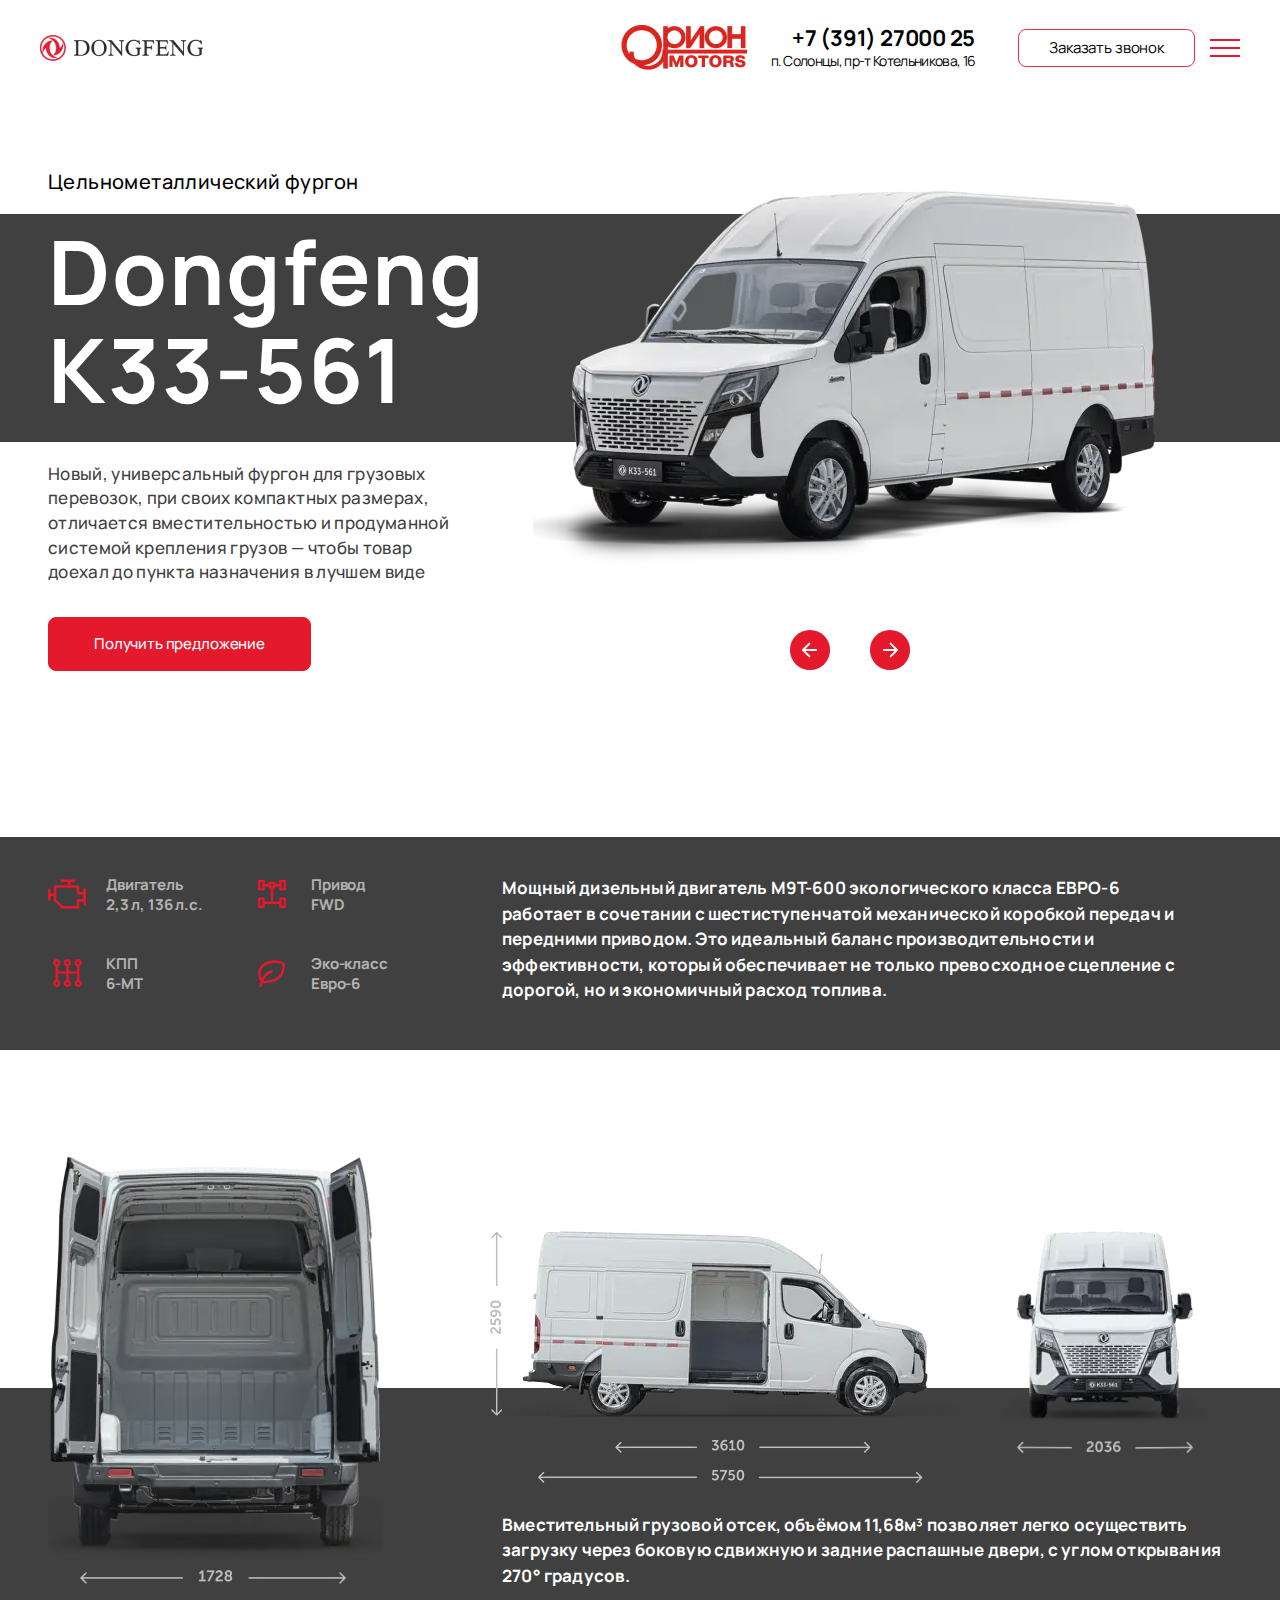
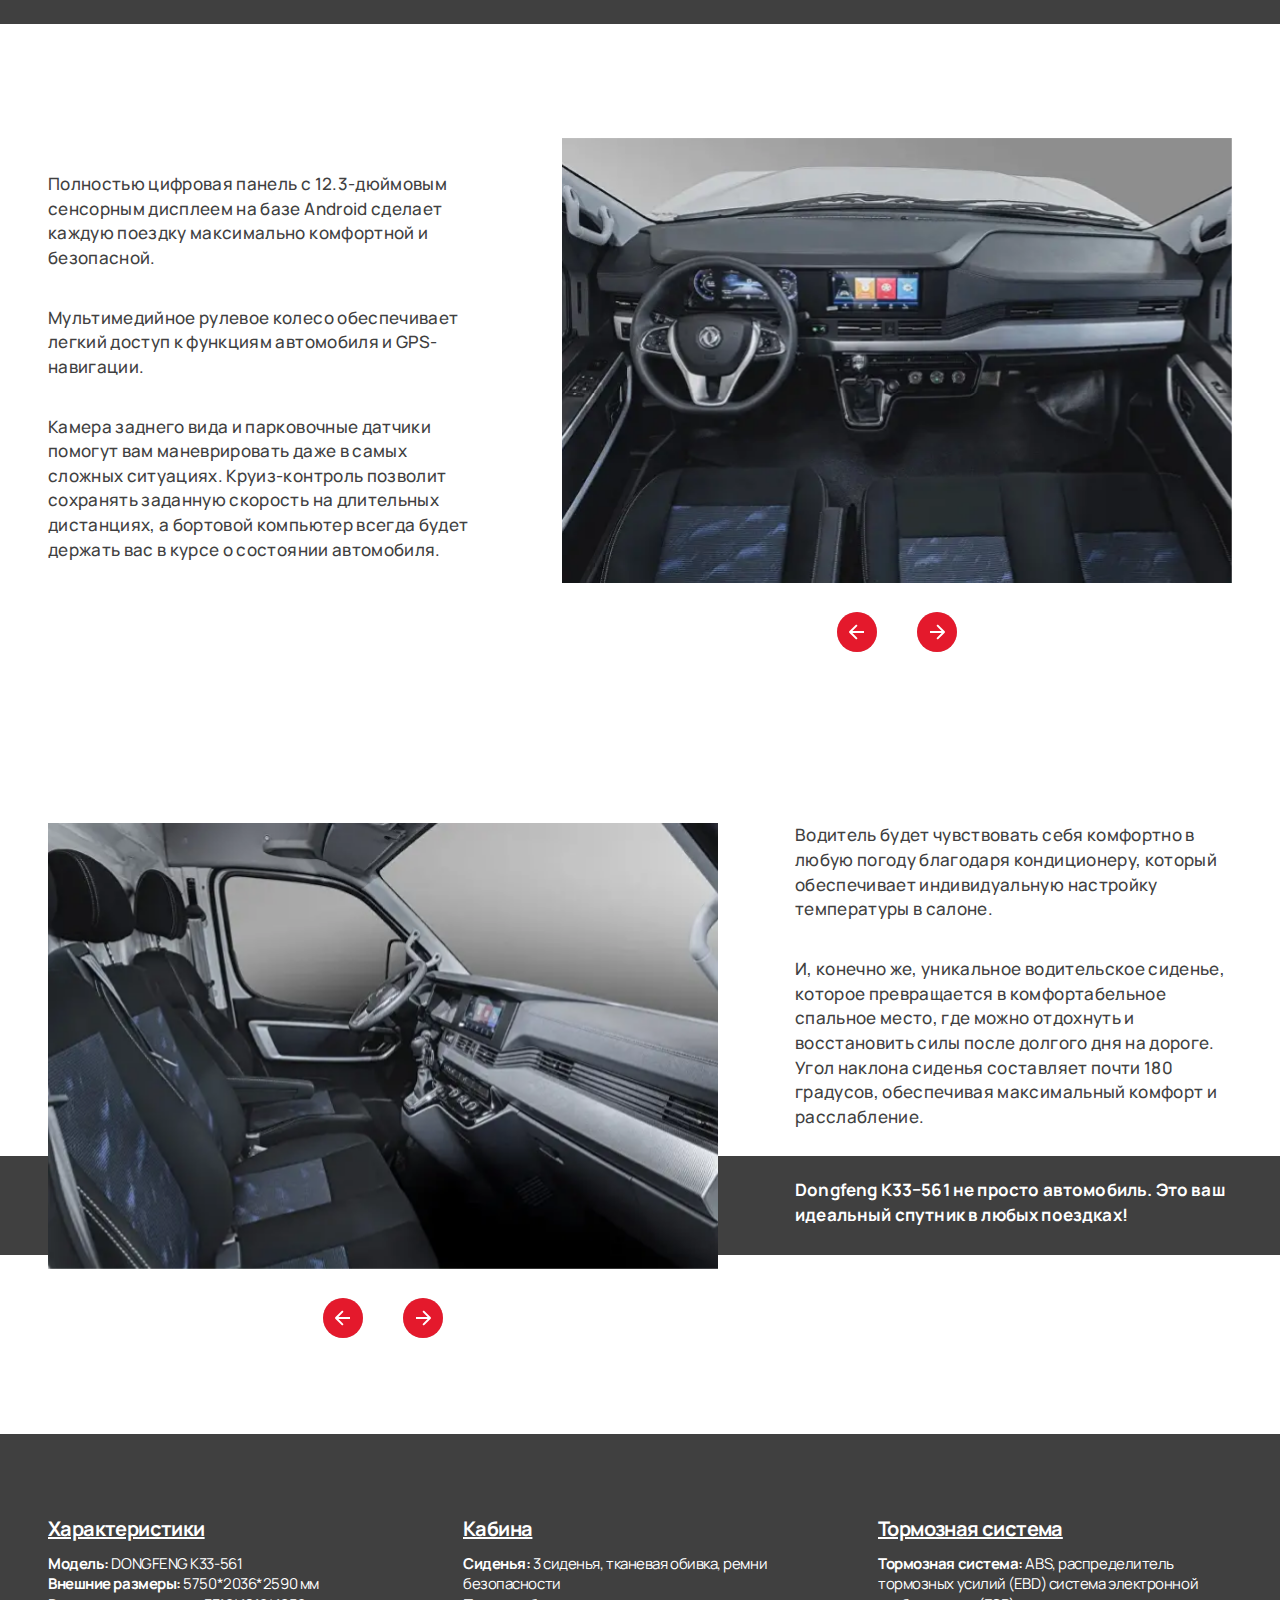
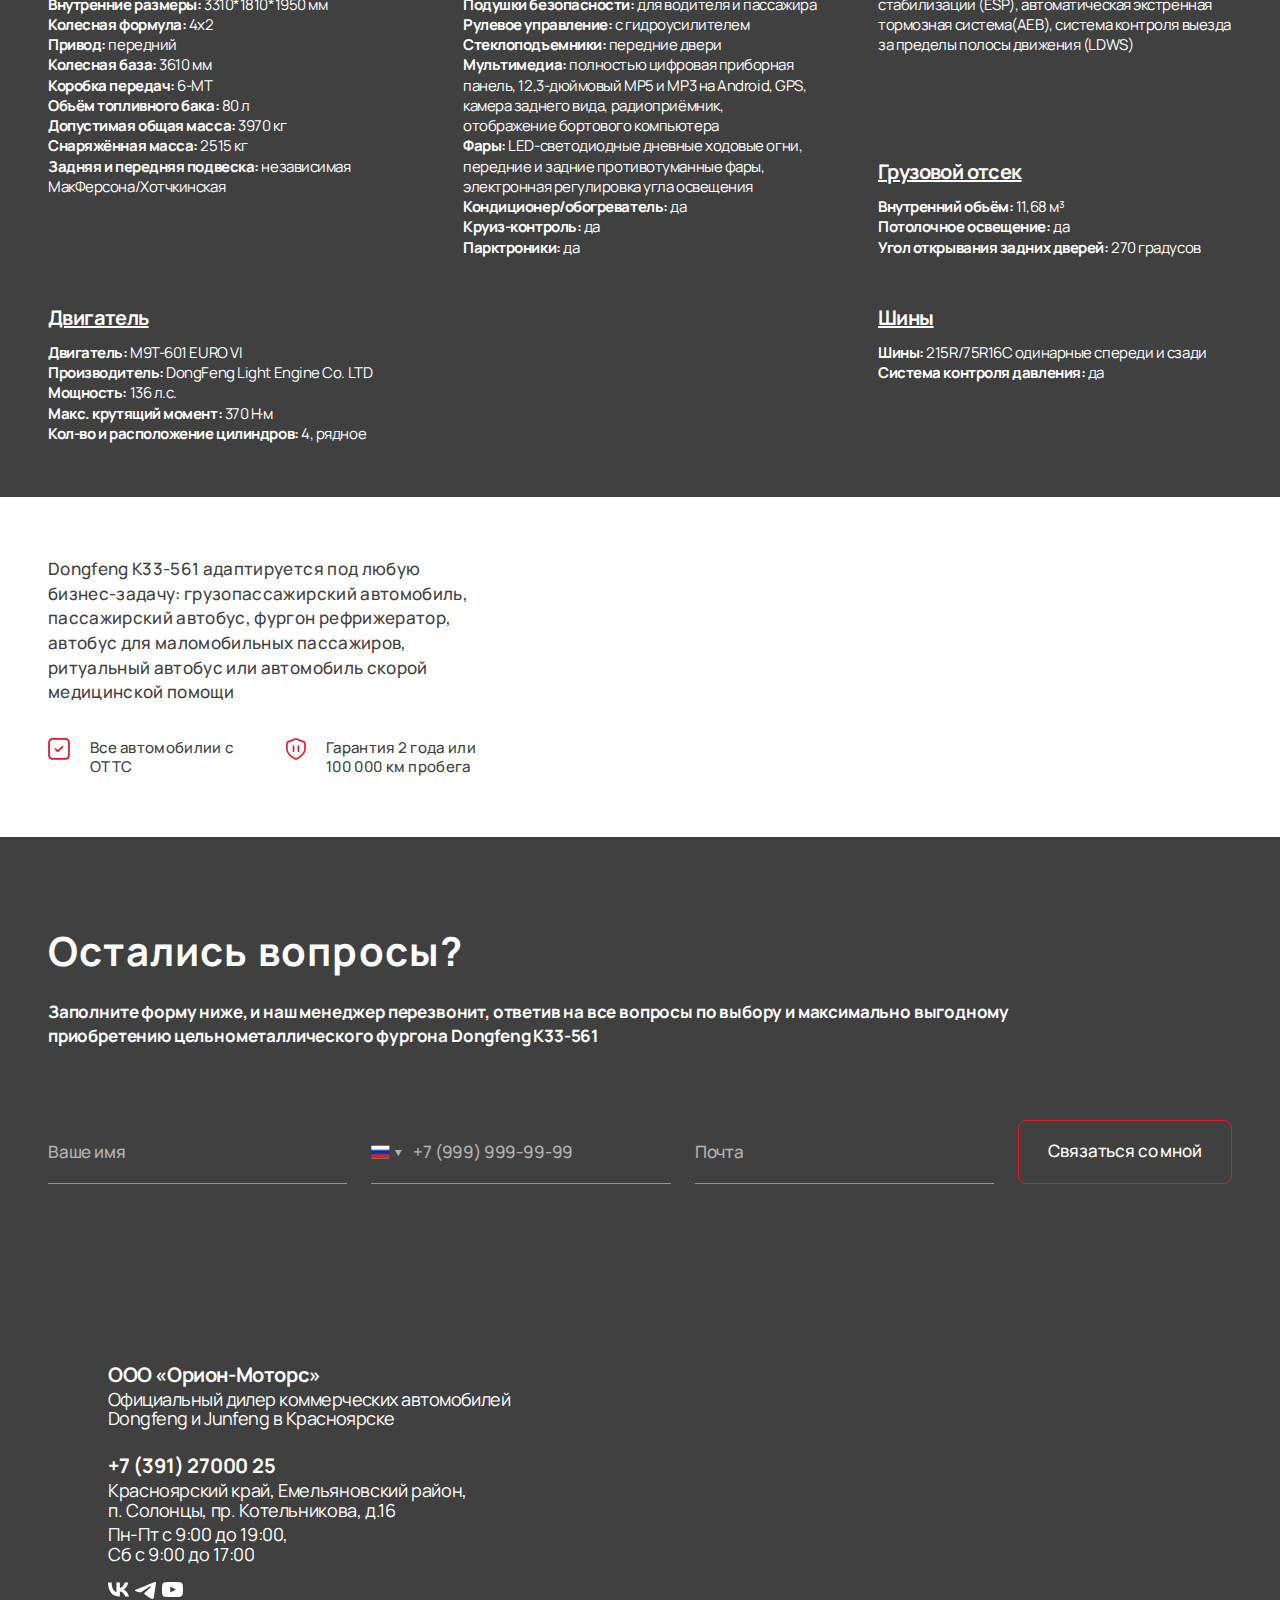
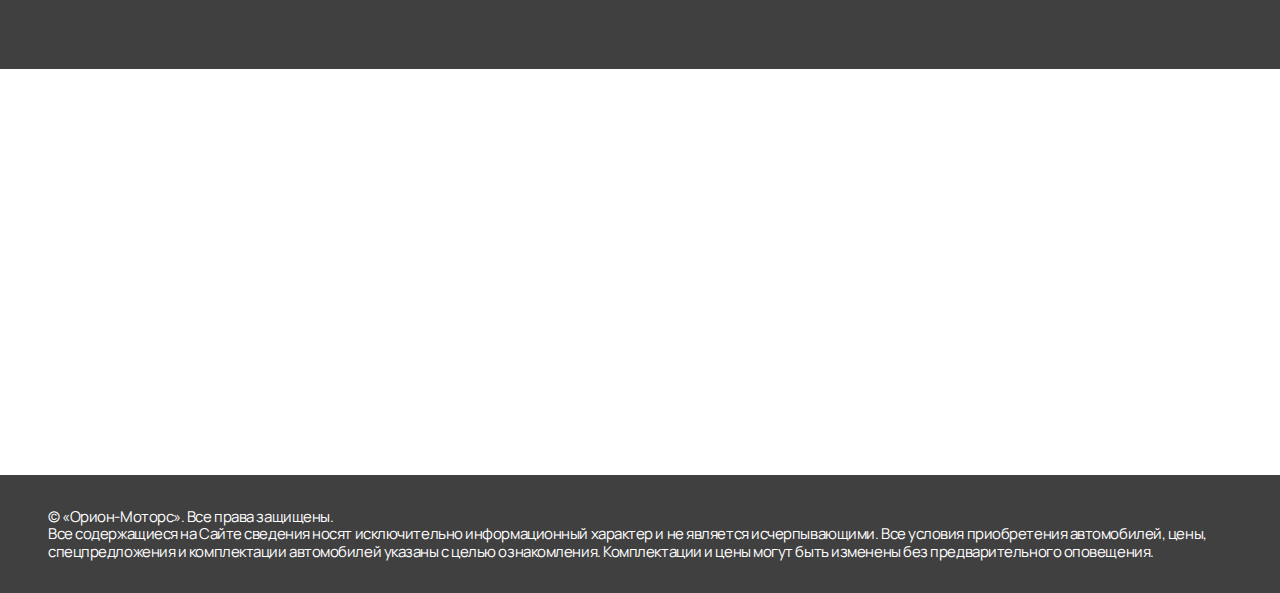
==== commit e8beebe1: "Add files via upload" ====
--- a/model.html
+++ b/model.html
@@ -6,7 +6,7 @@
 	<meta charset="UTF-8">
 	<meta name="format-detection" content="telephone=no">
 	<!-- <style>body{opacity: 0;}</style> -->
-	<link rel="stylesheet" href="css/style.min.css?_v=20231221184814">
+	<link rel="stylesheet" href="css/style.min.css?_v=20231222133148">
 	<link rel="shortcut icon" href="favicon.ico">
 	<!-- <meta name="robots" content="noindex, nofollow"> -->
 	<meta name="viewport" content="width=device-width, initial-scale=1.0">
@@ -492,7 +492,7 @@
 	</div>
 
 	<div class="overlay js-overlay-modal"></div>
-	<script src="js/app.min.js?_v=20231221184814"></script>
+	<script src="js/app.min.js?_v=20231222133148"></script>
 </body>
 
 </html>--- a/css/style.min.css
+++ b/css/style.min.css
@@ -1 +1 @@
-@charset "UTF-8";:root{--c1:#fff;--c2:#404040;--c3:#e73243;--c4:#e4192c;--f12:0.75rem;--f13:0.8125rem;--f12:0.75rem;--f14:0.875rem;--f15:0.9375rem;--f16:1rem;--f17:1.0625rem;--f18:1.125rem;--f20:1.25rem;--f22:1.375rem;--f23:1.4375rem;--f30:1.875rem;--f40:2.5rem;--f58:3.625rem;--f89:5.5625rem}@font-face{font-family:Manrope;font-display:swap;src:url(../fonts/Manrope-Bold.woff2) format("woff2"),url(../fonts/Manrope-Bold.woff) format("woff");font-weight:700;font-style:normal}@font-face{font-family:Manrope;font-display:swap;src:url(../fonts/Manrope-Medium.woff2) format("woff2"),url(../fonts/Manrope-Medium.woff) format("woff");font-weight:500;font-style:normal}@font-face{font-family:Manrope;font-display:swap;src:url(../fonts/Manrope-Regular.woff2) format("woff2"),url(../fonts/Manrope-Regular.woff) format("woff");font-weight:400;font-style:normal}*{padding:0;margin:0;border:0}*,:after,:before{-webkit-box-sizing:border-box;box-sizing:border-box}body,html{height:100%;min-width:320px}body{color:#000;line-height:1;font-family:Manrope;font-size:1.25rem;-ms-text-size-adjust:100%;-moz-text-size-adjust:100%;-webkit-text-size-adjust:100%;-webkit-font-smoothing:antialiased;-moz-osx-font-smoothing:grayscale}button,input,textarea{font-family:Manrope;font-size:inherit}button{cursor:pointer;color:inherit;background-color:inherit}a{color:inherit}a:link,a:visited{text-decoration:none}a:hover{text-decoration:none}ul li{list-style:none}img{vertical-align:top}h1,h2,h3,h4,h5,h6{font-weight:inherit;font-size:inherit}.lock body{overflow:hidden;-ms-touch-action:none;touch-action:none}.wrapper{min-height:100%;display:-webkit-box;display:-ms-flexbox;display:flex;-webkit-box-orient:vertical;-webkit-box-direction:normal;-ms-flex-direction:column;flex-direction:column;overflow:hidden}.wrapper>main{-webkit-box-flex:1;-ms-flex:1 1 auto;flex:1 1 auto}.wrapper>*{min-width:0}[class*=__container]{max-width:74rem;-webkit-box-sizing:content-box;box-sizing:content-box;margin:0 auto;padding:0 .9375rem}[class*=-ibg]{position:relative}[class*=-ibg] img{position:absolute;width:100%;height:100%;top:0;left:0;-o-object-fit:cover;object-fit:cover}[class*=-ibg_contain] img{-o-object-fit:contain;object-fit:contain}.request{font-size:var(--f15);letter-spacing:-.15px;display:-webkit-box;display:-ms-flexbox;display:flex;-webkit-box-align:center;-ms-flex-align:center;align-items:center;-webkit-box-pack:center;-ms-flex-pack:center;justify-content:center;border-radius:8px;border:1px solid #e73243;text-align:center;line-height:18px;white-space:nowrap;height:38px;-webkit-transition:all .3s ease 0s;-o-transition:all .3s ease 0s;transition:all .3s ease 0s}.request-two{font-size:var(--f15);letter-spacing:-.15px;font-weight:500;color:#fff;display:-webkit-box;display:-ms-flexbox;display:flex;-webkit-box-align:center;-ms-flex-align:center;align-items:center;-webkit-box-pack:center;-ms-flex-pack:center;justify-content:center;border-radius:8px;border:1px solid var(--c4);background-color:var(--c4);text-align:center;line-height:18px;white-space:nowrap;height:54px;width:100%;-webkit-transition:all .3s ease 0s;-o-transition:all .3s ease 0s;transition:all .3s ease 0s}.header{padding-left:40px;padding-right:40px}.header__cont{max-width:1920px;margin:0 auto}.header__body{display:-webkit-box;display:-ms-flexbox;display:flex;-webkit-box-align:center;-ms-flex-align:center;align-items:center;min-height:95px}.header__logo-dongfeng{margin-right:86px}.header__logo-dongfeng img{max-width:163px}.header__menu{margin-right:111px;max-width:884px;width:100%}.header__info{max-width:596px;display:-webkit-box;display:-ms-flexbox;display:flex;-webkit-box-align:center;-ms-flex-align:center;align-items:center}.header__logo-orion{margin-right:24px}.header__logo-orion img{max-width:126px}.header__contacts{display:-webkit-box;display:-ms-flexbox;display:flex;-webkit-box-orient:vertical;-webkit-box-direction:normal;-ms-flex-direction:column;flex-direction:column;-webkit-box-align:end;-ms-flex-align:end;align-items:flex-end;margin-right:43px}.header__phone{font-size:var(--f22);font-weight:600;letter-spacing:-.22px;margin-bottom:5px}.header__loc{font-size:var(--f14);letter-spacing:-.675px;white-space:nowrap}.header__request{padding:7px 30px;max-width:184px}.menu__body{text-align:center}.menu__list{display:-webkit-box;display:-ms-flexbox;display:flex;-webkit-box-pack:justify;-ms-flex-pack:justify;justify-content:space-between}.menu__item{margin-right:15px}.menu__item:last-child{margin-right:0}.menu__link{font-size:var(--f16);font-weight:500;line-height:normal;letter-spacing:.96px}.icon-menu{display:none}.footer{padding-top:33px;padding-bottom:33px;background-color:var(--c2)}.footer__body{color:var(--c1);font-size:var(--f15);line-height:115%;letter-spacing:-.45px}.about{margin-bottom:104px;position:relative}.about__body{padding-top:120px;padding-bottom:62px;position:relative}.about__label{font-size:var(--f20);font-weight:500;letter-spacing:.4px;color:var(--c2);margin-bottom:25px}.about__title{max-width:455px;padding-top:17px;padding-bottom:23px;margin-bottom:23px;font-size:var(--f58);font-weight:700;line-height:110%;letter-spacing:1.16px;color:var(--c1);position:relative}.about__title::after{content:"";position:absolute;top:0;left:-200%;width:1000%;height:100%;background-color:#404040;z-index:-1}.about__text{max-width:428px;font-size:var(--f20);font-weight:500;line-height:137.966%;letter-spacing:.2px;margin-bottom:30px}.about__list{display:-webkit-box;display:-ms-flexbox;display:flex;-ms-flex-wrap:wrap;flex-wrap:wrap;margin:0 -10px;margin-top:-7px;max-width:460px}.about__item{-webkit-box-flex:0;-ms-flex:0 1 230px;flex:0 1 230px;padding:0 10px;padding-top:7px}.about__elem{display:-webkit-box;display:-ms-flexbox;display:flex}.about__img{margin-right:14px}.about__img img{width:30px;height:30px}.about__name{font-size:var(--f15);line-height:120%;letter-spacing:.525px}.about__background{position:absolute;bottom:0;right:0}.about__background img{max-width:100%}.about__background2{position:absolute;bottom:0;right:0}.about__background2 img{max-width:614px}.service{margin-bottom:144px}.service__van{position:relative;padding-top:84px;margin-bottom:174px}.service__name{font-size:var(--f20);font-weight:500;margin-bottom:10px}.service__box{padding-top:21px;padding-bottom:29px;margin-bottom:23px;position:relative;color:#fff}.service__box::after{content:"";position:absolute;top:0;left:-200%;width:1000%;height:100%;background-color:#404040;z-index:-1}.service__title{font-size:var(--f40);font-weight:700;margin-bottom:16px;line-height:110%;letter-spacing:1.2px}.service__text{font-size:var(--f15);line-height:140%;letter-spacing:.525px;opacity:.6;max-width:400px}.service__button{max-width:162px;margin-bottom:68px}.service__list{display:-webkit-box;display:-ms-flexbox;display:flex;-webkit-box-pack:justify;-ms-flex-pack:justify;justify-content:space-between;-ms-flex-wrap:wrap;flex-wrap:wrap;margin:0 -20px;margin-top:-60px}.service__item{padding:0 20px;padding-top:60px}.service__image{margin-bottom:10px}.service__image img{max-width:100%}.service__name-car{font-size:var(--f20);font-weight:500;line-height:26px;margin-bottom:8px;max-width:335px}.service__name-base{font-size:var(--f15);line-height:120%;letter-spacing:.525px}.service__chassis{position:relative}.service__background{position:absolute;top:0;right:0}.service__background img{max-width:100%}.service__background2{position:absolute;top:5px;right:0}.service__background2 img{max-width:100%}.dealer-orion{padding-top:50px;padding-bottom:50px;margin-bottom:57px;position:relative}.dealer-orion::after{content:"";position:absolute;top:0;left:-200%;width:1000%;height:100%;background-color:#404040;z-index:-1}.dealer-orion__body{display:-webkit-box;display:-ms-flexbox;display:flex;-webkit-box-align:center;-ms-flex-align:center;align-items:center;color:#fff}.dealer-orion__inner{-webkit-box-flex:0;-ms-flex:0 1 436px;flex:0 1 436px;margin-right:75px}.dealer-orion__title{font-size:var(--f40);font-weight:700;line-height:110%;letter-spacing:1.2px;margin-bottom:20px}.dealer-orion__label{font-size:var(--f17);font-weight:700;line-height:140%;letter-spacing:-.17px}.dealer-orion__content{-webkit-box-flex:0;-ms-flex:0 1 590px;flex:0 1 590px;font-size:var(--f15);line-height:140%}.news{margin-bottom:80px}.news__main-title{font-size:var(--f40);font-weight:700;line-height:110%;letter-spacing:1.8px;margin-bottom:60px}.news__list{display:-webkit-box;display:-ms-flexbox;display:flex;-ms-flex-wrap:wrap;flex-wrap:wrap;margin:0 -30px;margin-top:-89px}.news__item{-webkit-box-flex:0;-ms-flex:0 1 50%;flex:0 1 50%;padding:0 30px;padding-top:89px;display:-webkit-box;display:-ms-flexbox;display:flex}.news__image{position:relative;padding:0 0 56% 0;margin-bottom:18px}.news__image img{width:100%;height:100%;position:absolute;top:0;left:0;-o-object-fit:cover;object-fit:cover}.news__title{font-size:var(--f23);font-weight:500;line-height:normal;letter-spacing:1.495px;margin-bottom:12px}.news__text{color:var(--c2);font-size:var(--f15);line-height:145%;letter-spacing:-.15px;margin-bottom:12px}.news__time{color:var(--c2);font-size:var(--f12);line-height:145%;letter-spacing:.6px}.contacts__container{position:relative}.contacts__body{position:absolute;top:121px;left:0;z-index:2;padding-top:64px;padding-left:60px;padding-bottom:67px;padding-right:60px;background:var(--c2);color:var(--c1)}.contacts__body::after{content:"";position:absolute;top:0;left:-200%;width:1000%;height:100%;background-color:#404040;z-index:-1}.contacts__name{font-size:var(--f20);font-weight:700;line-height:110%;letter-spacing:-.4px;margin-bottom:4px}.contacts__label{font-size:var(--f18);line-height:110%;letter-spacing:-.54px;margin-bottom:26px}.contacts__phone{font-size:var(--f20);font-weight:700;line-height:110%;letter-spacing:-.2px;margin-bottom:4px}.contacts__loc{font-size:var(--f18);line-height:110%;letter-spacing:-.36px;margin-bottom:4px}.contacts__time{font-size:var(--f18);line-height:110%;letter-spacing:-.36px;margin-bottom:18px}.contacts__social{display:-webkit-box;display:-ms-flexbox;display:flex;-webkit-box-align:center;-ms-flex-align:center;align-items:center}.contacts__social a{margin-right:6px}.contacts__social a:last-child{margin-right:0}.contacts__map{position:relative;width:100%;padding-top:31.7%}.contacts__map iframe{position:absolute;top:0;left:0;right:0;bottom:0;width:100%;height:100%}.overlay{opacity:0;visibility:hidden;position:fixed;top:0;left:0;width:100%;height:100%;background-color:rgba(0,0,0,.5);z-index:200;-webkit-transition:.3s all;-o-transition:.3s all;transition:.3s all}.modal{opacity:0;visibility:hidden;width:100%;max-width:763px;position:fixed;top:50%;left:50%;-webkit-transform:translate(-50%,-50%);-ms-transform:translate(-50%,-50%);transform:translate(-50%,-50%);z-index:300;-webkit-box-shadow:0 3px 10px -.5px rgba(0,0,0,.2);box-shadow:0 3px 10px -.5px rgba(0,0,0,.2);padding:40px;background-color:#fff;-webkit-transition:.3s all;-o-transition:.3s all;transition:.3s all}.modal.active,.overlay.active{opacity:1;visibility:visible;overflow:hidden}.form-request__close{background-color:transparent;position:absolute;z-index:10;top:15px;right:15px}.form-request__close svg{stroke:#969696}.form-request__title{font-size:var(--f40);font-weight:700;line-height:110%;letter-spacing:1.8px;margin-bottom:18px}.form-request__text{color:var(--c2);font-size:var(--f17);font-weight:500;line-height:145%;letter-spacing:.51px;margin-bottom:18px}.form-request__form input{outline:0;border-bottom:2px solid #969696;width:100%;padding-top:20px;padding-bottom:20px;padding-right:20px;font-size:var(--f17);font-weight:500;line-height:140%;letter-spacing:-.17px}.form-request__form input::-webkit-input-placeholder{color:#969696;font-size:var(--f17);font-weight:500;line-height:140%;letter-spacing:-.17px}.form-request__form input::-moz-placeholder{color:#969696;font-size:var(--f17);font-weight:500;line-height:140%;letter-spacing:-.17px}.form-request__form input:-ms-input-placeholder{color:#969696;font-size:var(--f17);font-weight:500;line-height:140%;letter-spacing:-.17px}.form-request__form input::-ms-input-placeholder{color:#969696;font-size:var(--f17);font-weight:500;line-height:140%;letter-spacing:-.17px}.form-request__form input::placeholder{color:#969696;font-size:var(--f17);font-weight:500;line-height:140%;letter-spacing:-.17px}.form-request__name{margin-bottom:18px}.form-request__phone{margin-bottom:18px;position:relative}.form-request__phone button{position:absolute;top:25px;z-index:2}.form-request__phone input{padding-left:42px}.form-request__button{margin-bottom:18px;height:64px}.form-request__politics{color:var(--c2);font-size:var(--f13);font-weight:500;line-height:145%;letter-spacing:.715px;opacity:.3}.model-about{margin-bottom:147px}.model-about__content{-webkit-box-flex:0;-ms-flex:0 1 440px;flex:0 1 440px;padding-top:77px;margin-right:45px}.model-about__name{font-size:var(--f20);font-weight:500;letter-spacing:.4px;margin-bottom:22px}.model-about__title{padding-top:9px;padding-bottom:23px;margin-bottom:20px;color:var(--c1);font-size:var(--f89);font-weight:700;line-height:110%;letter-spacing:1.78px;position:relative}.model-about__title::after{content:"";position:absolute;top:0;left:-200%;width:1000%;height:100%;background-color:#404040;z-index:-1}.model-about__title span{display:block}.model-about__text{max-width:420px;color:var(--c2);font-size:var(--f17);font-weight:500;line-height:145%;letter-spacing:.34px;margin-bottom:32px}.model-about__button{max-width:263px}.model-about__slider{-webkit-box-flex:0;-ms-flex:0 1 633px;flex:0 1 633px}.splide__slide{position:relative;padding:0 0 77% 0}.splide__slide img{width:100%;height:100%;position:absolute;top:0;left:0;-o-object-fit:cover;object-fit:cover}.splide__arrows{padding-top:68px;display:-webkit-box;display:-ms-flexbox;display:flex;-webkit-box-pack:center;-ms-flex-pack:center;justify-content:center}.splide__arrow{position:static!important;opacity:1!important;margin-right:40px}.splide__arrow:last-child{margin-right:0}.model-advantage{background-color:var(--c2)}.model-advantage__body{color:var(--c1);padding-top:38px;padding-bottom:47px;display:-webkit-box;display:-ms-flexbox;display:flex}.model-advantage__param{-webkit-box-flex:0;-ms-flex:0 1 360px;flex:0 1 360px;margin-right:94px}.model-advantage__list{display:-webkit-box;display:-ms-flexbox;display:flex;-ms-flex-wrap:wrap;flex-wrap:wrap;margin:0 -25px;margin-top:-40px}.model-advantage__item{display:-webkit-box;display:-ms-flexbox;display:flex;padding:0 25px;padding-top:40px;-webkit-box-flex:0;-ms-flex:0 1 50%;flex:0 1 50%}.model-advantage__elem{display:-webkit-box;display:-ms-flexbox;display:flex;max-width:165px;width:100%}.model-advantage__img{margin-right:20px}.model-advantage__img img{width:38px;height:38px}.model-advantage__name{font-size:var(--f15);font-weight:700;line-height:130%;letter-spacing:-.15px;opacity:.6}.model-advantage__text{-webkit-box-flex:0;-ms-flex:0 1 700px;flex:0 1 700px;font-size:var(--f17);font-weight:700;line-height:150%;letter-spacing:.17px}.model-size{position:relative}.model-size::after{content:"";position:absolute;bottom:0;left:-200%;width:1000%;height:236px;background-color:#404040;z-index:-1}.model-size__body{display:-webkit-box;display:-ms-flexbox;display:flex}.model-size__image{-webkit-box-flex:0;-ms-flex:0 1 335px;flex:0 1 335px;margin-right:105px}.model-size__image img{max-width:100%}.model-size__image_m{display:none;text-align:center}.model-size__image_m img{max-width:100%}.model-size__box{padding-top:32px;-webkit-box-flex:0;-ms-flex:0 1 744px;flex:0 1 744px}.model-size__image-two{margin-bottom:29px}.model-size__image-two img{max-width:100%}.model-size__text{padding-left:14px;color:var(--c1);font-size:17px;font-weight:700;line-height:150%;letter-spacing:.17px}.model-desc{padding-top:114px;margin-bottom:96px}.model-desc__box-one{display:-webkit-box;display:-ms-flexbox;display:flex;margin-bottom:171px}.model-desc__text{color:var(--c2);font-size:var(--f17);font-weight:500;line-height:145%;letter-spacing:.34px}.model-desc__text p{margin-bottom:35px}.model-desc__text p:last-child{margin-bottom:0}.model-desc__text_m{padding-top:34px;-webkit-box-flex:0;-ms-flex:0 1 437px;flex:0 1 437px;margin-right:77px}.model-desc__text_mm{margin-bottom:26px}.model-desc__slider{-webkit-box-flex:0;-ms-flex:0 1 670px;flex:0 1 670px}.model-desc__box-two{display:-webkit-box;display:-ms-flexbox;display:flex}.model-desc__content{-webkit-box-flex:0;-ms-flex:0 1 437px;flex:0 1 437px;margin-left:77px}.model-desc__label{padding-top:21px;padding-bottom:27px;color:var(--c1);font-size:var(--f17);font-weight:700;line-height:150%;letter-spacing:.17px;position:relative}.model-desc__label::after{content:"";position:absolute;top:0;left:-300%;width:1000%;height:100%;background-color:#404040;z-index:-1}.splide__slide{position:relative;padding:0 0 66.5% 0}.splide__slide img{width:100%;height:100%;position:absolute;top:0;left:0;-o-object-fit:cover;object-fit:cover}.splide__arrows{padding-top:29px}.model-param{background-color:var(--c2);padding-top:85px;padding-bottom:53px}.model-param__inner{display:-webkit-box;display:-ms-flexbox;display:flex;-webkit-box-pack:justify;-ms-flex-pack:justify;justify-content:space-between;margin-bottom:50px}.model-param__inner:last-child{margin-bottom:0}.model-param__one{-webkit-box-flex:0;-ms-flex:0 1 354px;flex:0 1 354px;margin-right:15px}.model-param__title{color:var(--c1);font-size:var(--f20);font-weight:700;letter-spacing:-.6px;-webkit-text-decoration-line:underline;text-decoration-line:underline;margin-bottom:8px}.model-param__info{color:var(--c1);font-size:var(--f15);line-height:135%;letter-spacing:-.45px}.model-param__info span{font-weight:700}.model-param__engine-block{-webkit-box-flex:0;-ms-flex:0 1 354px;flex:0 1 354px}.model-param__two{-webkit-box-flex:0;-ms-flex:0 1 354px;flex:0 1 354px;margin-right:15px}.model-param__three{-webkit-box-flex:0;-ms-flex:0 1 354px;flex:0 1 354px;display:-webkit-box;display:-ms-flexbox;display:flex;-webkit-box-orient:vertical;-webkit-box-direction:normal;-ms-flex-direction:column;flex-direction:column}.model-param__cargo-block{margin-top:auto}.model-param__tires-block{-webkit-box-flex:0;-ms-flex:0 1 354px;flex:0 1 354px}.model-variant{margin-top:-138px}.model-variant__content{margin-right:18px;padding-top:186px;-webkit-box-flex:0;-ms-flex:0 1 436px;flex:0 1 436px}.model-variant__text{margin-bottom:33px;color:var(--c2);font-size:var(--f17);font-weight:500;line-height:145%;letter-spacing:.34px}.model-variant__box{display:-webkit-box;display:-ms-flexbox;display:flex}.model-variant__item{-webkit-box-flex:0;-ms-flex:0 1 198px;flex:0 1 198px;margin-right:40px;display:-webkit-box;display:-ms-flexbox;display:flex}.model-variant__item:last-child{margin-right:0}.model-variant__item img{width:22px;height:22px;margin-right:20px}.model-variant__item p{color:var(--c2);font-size:var(--f15);font-weight:500;line-height:130%;letter-spacing:.3px}.model-variant__image{margin-right:-100%}.model-variant__image img{max-width:100%}.model-request{margin-top:-74px;padding-top:92px;padding-bottom:116px;background-color:var(--c2)}.model-request__title{margin-bottom:27px;color:var(--c1);font-size:var(--f40);font-weight:700;line-height:110%;letter-spacing:1.2px}.model-request__text{color:var(--c1);font-size:var(--f17);font-weight:700;line-height:140%;letter-spacing:-.17px;max-width:972px;margin-bottom:72px}.model-request__form input{outline:0;max-width:300px;width:100%;padding-top:20px;padding-bottom:20px;padding-right:20px;background-color:var(--c2);color:var(--c1);font-size:var(--f17);font-weight:500;line-height:140%;letter-spacing:-.17px}.model-request__form input::-webkit-input-placeholder{color:var(--c1);font-size:var(--f17);font-weight:500;line-height:140%;letter-spacing:-.17px;opacity:.6}.model-request__form input::-moz-placeholder{color:var(--c1);font-size:var(--f17);font-weight:500;line-height:140%;letter-spacing:-.17px;opacity:.6}.model-request__form input:-ms-input-placeholder{color:var(--c1);font-size:var(--f17);font-weight:500;line-height:140%;letter-spacing:-.17px;opacity:.6}.model-request__form input::-ms-input-placeholder{color:var(--c1);font-size:var(--f17);font-weight:500;line-height:140%;letter-spacing:-.17px;opacity:.6}.model-request__form input::placeholder{color:var(--c1);font-size:var(--f17);font-weight:500;line-height:140%;letter-spacing:-.17px;opacity:.6}.model-request__item{-webkit-box-flex:0;-ms-flex:0 1 300px;flex:0 1 300px;position:relative}.model-request__item::after{content:"";position:absolute;bottom:0;left:0;background-color:#969696;height:1px;width:100%}.model-request__name{margin-right:24px}.model-request__phone{padding-left:42px;margin-right:24px;position:relative}.model-request__phone button{position:absolute;top:0;left:0;padding-top:25px}.model-request__phone button img{max-width:100%}.model-request__phone button img:nth-child(2){padding-top:5px}.model-request__phone::after{content:"";position:absolute;bottom:0;left:0;background-color:#969696;height:1px;width:100%}.model-request__mail{margin-right:24px}.model-request__button{max-width:214px;width:100%;height:64px;color:var(--c1);font-size:var(--f17);font-weight:500;line-height:145%;letter-spacing:-.17px;border:1px solid var(--c4)}.news-content{padding-bottom:362px}.news-content__header{height:54px;display:-webkit-box;display:-ms-flexbox;display:flex;-webkit-box-pack:center;-ms-flex-pack:center;justify-content:center;-webkit-box-align:center;-ms-flex-align:center;align-items:center;position:relative;border-bottom:1px solid #ccc;margin-bottom:40px}.news-content__name{color:var(--c2);font-size:var(--f15);font-weight:500;line-height:145%;letter-spacing:.3px}.news-content__arrow{position:absolute;top:10px;left:15px}tr .news-content__arrow img{width:34px;height:34px}.news-content__body{max-width:760px;margin:0 auto}.news-content__title{font-size:var(--f40);font-weight:700;line-height:110%;letter-spacing:-1.6px;margin-bottom:25px}.news-content__image{padding-bottom:66.7%;position:relative;margin-bottom:25px}.news-content__image img{position:absolute;top:0;left:0;width:100%;height:100%}.news-content__text{margin-bottom:35px;color:var(--c2);font-size:var(--f20);font-weight:500;line-height:145%;letter-spacing:.4px}.news-content__text p{margin-bottom:35px}.news-content__text p:last-child{margin-bottom:0}.news-content__time{color:var(--c2);font-size:var(--f12);font-weight:400;line-height:145%;letter-spacing:.6px}.splide__container{-webkit-box-sizing:border-box;box-sizing:border-box;position:relative}.splide__list{-webkit-backface-visibility:hidden;backface-visibility:hidden;display:-ms-flexbox;display:-webkit-box;display:flex;height:100%;margin:0!important;padding:0!important}.splide.is-initialized:not(.is-active) .splide__list{display:block}.splide__pagination{-ms-flex-align:center;-webkit-box-align:center;align-items:center;display:-ms-flexbox;display:-webkit-box;display:flex;-ms-flex-wrap:wrap;flex-wrap:wrap;-ms-flex-pack:center;-webkit-box-pack:center;justify-content:center;margin:0;pointer-events:none}.splide__pagination li{display:inline-block;line-height:1;list-style-type:none;margin:0;pointer-events:auto}.splide:not(.is-overflow) .splide__pagination{display:none}.splide__progress__bar{width:0}.splide{position:relative;visibility:hidden}.splide.is-initialized,.splide.is-rendered{visibility:visible}.splide__slide{-webkit-backface-visibility:hidden;backface-visibility:hidden;-webkit-box-sizing:border-box;box-sizing:border-box;-ms-flex-negative:0;flex-shrink:0;list-style-type:none!important;margin:0;position:relative}.splide__slide img{vertical-align:bottom}.splide__spinner{-webkit-animation:splide-loading 1s linear infinite;animation:splide-loading 1s linear infinite;border:2px solid #999;border-left-color:transparent;border-radius:50%;bottom:0;contain:strict;display:inline-block;height:20px;left:0;margin:auto;position:absolute;right:0;top:0;width:20px}.splide__sr{clip:rect(0 0 0 0);border:0;height:1px;margin:-1px;overflow:hidden;padding:0;position:absolute;width:1px}.splide__toggle.is-active .splide__toggle__play,.splide__toggle__pause{display:none}.splide__toggle.is-active .splide__toggle__pause{display:inline}.splide__track{overflow:hidden;position:relative;z-index:0}@-webkit-keyframes splide-loading{0%{-webkit-transform:rotate(0);transform:rotate(0)}to{-webkit-transform:rotate(1turn);transform:rotate(1turn)}}@keyframes splide-loading{0%{-webkit-transform:rotate(0);transform:rotate(0)}to{-webkit-transform:rotate(1turn);transform:rotate(1turn)}}.splide__track--draggable{-webkit-touch-callout:none;-webkit-user-select:none;-ms-user-select:none;-moz-user-select:none;user-select:none}.splide__track--fade>.splide__list>.splide__slide{margin:0!important;opacity:0;z-index:0}.splide__track--fade>.splide__list>.splide__slide.is-active{opacity:1;z-index:1}.splide--rtl{direction:rtl}.splide__track--ttb>.splide__list{display:block}.splide__arrow{-ms-flex-align:center;-webkit-box-align:center;align-items:center;background:#ccc;border:0;border-radius:50%;cursor:pointer;display:-ms-flexbox;display:-webkit-box;display:flex;height:2em;-ms-flex-pack:center;-webkit-box-pack:center;justify-content:center;opacity:.7;padding:0;position:absolute;top:50%;-webkit-transform:translateY(-50%);-ms-transform:translateY(-50%);transform:translateY(-50%);width:2em;z-index:1}.splide__arrow svg{fill:#000;height:1.2em;width:1.2em}.splide__arrow:hover:not(:disabled){opacity:.9}.splide__arrow:disabled{opacity:.3}.splide__arrow:focus-visible{outline:3px solid #0bf;outline-offset:3px}.splide__arrow--prev{left:1em}.splide__arrow--prev svg{-webkit-transform:scaleX(-1);-ms-transform:scaleX(-1);transform:scaleX(-1)}.splide__arrow--next{right:1em}.splide.is-focus-in .splide__arrow:focus{outline:3px solid #0bf;outline-offset:3px}.splide__pagination{bottom:.5em;left:0;padding:0 1em;position:absolute;right:0;z-index:1}.splide__pagination__page{background:#ccc;border:0;border-radius:50%;display:inline-block;height:8px;margin:3px;opacity:.7;padding:0;position:relative;-webkit-transition:-webkit-transform .2s linear;transition:-webkit-transform .2s linear;-o-transition:transform .2s linear;transition:transform .2s linear;transition:transform .2s linear,-webkit-transform .2s linear;width:8px}.splide__pagination__page.is-active{background:#fff;-webkit-transform:scale(1.4);-ms-transform:scale(1.4);transform:scale(1.4);z-index:1}.splide__pagination__page:hover{cursor:pointer;opacity:.9}.splide__pagination__page:focus-visible{outline:3px solid #0bf;outline-offset:3px}.splide.is-focus-in .splide__pagination__page:focus{outline:3px solid #0bf;outline-offset:3px}.splide__progress__bar{background:#ccc;height:3px}.splide__slide{-webkit-tap-highlight-color:transparent}.splide__slide:focus{outline:0}@supports (outline-offset:-3px){.splide__slide:focus-visible{outline:3px solid #0bf;outline-offset:-3px}}@supports (outline-offset:-3px){.splide.is-focus-in .splide__slide:focus{outline:3px solid #0bf;outline-offset:-3px}}.splide__toggle{cursor:pointer}.splide__toggle:focus-visible{outline:3px solid #0bf;outline-offset:3px}.splide.is-focus-in .splide__toggle:focus{outline:3px solid #0bf;outline-offset:3px}.splide__track--nav>.splide__list>.splide__slide{border:3px solid transparent;cursor:pointer}.splide__track--nav>.splide__list>.splide__slide.is-active{border:3px solid #000}.splide__arrows--rtl .splide__arrow--prev{left:auto;right:1em}.splide__arrows--rtl .splide__arrow--prev svg{-webkit-transform:scaleX(1);-ms-transform:scaleX(1);transform:scaleX(1)}.splide__arrows--rtl .splide__arrow--next{left:1em;right:auto}.splide__arrows--rtl .splide__arrow--next svg{-webkit-transform:scaleX(-1);-ms-transform:scaleX(-1);transform:scaleX(-1)}.splide__arrows--ttb .splide__arrow{left:50%;-webkit-transform:translate(-50%);-ms-transform:translate(-50%);transform:translate(-50%)}.splide__arrows--ttb .splide__arrow--prev{top:1em}.splide__arrows--ttb .splide__arrow--prev svg{-webkit-transform:rotate(-90deg);-ms-transform:rotate(-90deg);transform:rotate(-90deg)}.splide__arrows--ttb .splide__arrow--next{bottom:1em;top:auto}.splide__arrows--ttb .splide__arrow--next svg{-webkit-transform:rotate(90deg);-ms-transform:rotate(90deg);transform:rotate(90deg)}.splide__pagination--ttb{bottom:0;display:-ms-flexbox;display:-webkit-box;display:flex;-ms-flex-direction:column;-webkit-box-orient:vertical;-webkit-box-direction:normal;flex-direction:column;left:auto;padding:1em 0;right:.5em;top:0}@media (min-width:47.99875em){.model-about__body{display:-webkit-box;display:-ms-flexbox;display:flex}}@media (min-width:580px){.model-request__form{display:-webkit-box;display:-ms-flexbox;display:flex}}@media (min-width:630px){.about__background2{display:none}}@media (min-width:1050px){.model-advantage{margin-bottom:60px}}@media (min-width:1100px){.model-variant__body{display:-webkit-box;display:-ms-flexbox;display:flex}}@media (min-width:1550px){.contacts__body::after{display:none}}@media (max-width:1919px){.header__info{margin-right:15px;-webkit-box-pack:end;-ms-flex-pack:end;justify-content:flex-end;margin-left:auto}.menu{position:fixed;z-index:100;top:0;right:-100%;max-width:360px;width:100%;height:auto;-webkit-transition:all .3s ease 0s;-o-transition:all .3s ease 0s;transition:all .3s ease 0s;background:#f7f7f7;padding-top:116px;padding-bottom:70px;margin-right:0;overflow:hidden}.menu::after{content:"";position:fixed;top:0;right:-100%;max-width:360px;width:100%;min-height:80px;background:#f7f7f7;-webkit-transition:all .3s ease 0s;-o-transition:all .3s ease 0s;transition:all .3s ease 0s;z-index:110}.menu-open .menu{right:0;overflow:auto}.menu-open .menu::after{right:0}.menu__list{-webkit-box-orient:vertical;-webkit-box-direction:normal;-ms-flex-direction:column;flex-direction:column;-webkit-box-align:center;-ms-flex-align:center;align-items:center}.menu__item{margin-right:0;margin-bottom:30px}.menu__item:last-child{margin-bottom:0}.icon-menu{display:block;position:relative;width:1.875rem;height:1.125rem;cursor:pointer;z-index:115}.icon-menu span,.icon-menu::after,.icon-menu::before{content:"";-webkit-transition:all .3s ease 0s;-o-transition:all .3s ease 0s;transition:all .3s ease 0s;right:0;position:absolute;width:100%;height:.125rem;background-color:var(--c4)}.icon-menu::before{top:0}.icon-menu::after{bottom:0}.icon-menu span{top:calc(50% - .0625rem)}.menu-open .icon-menu span{width:0}.menu-open .icon-menu::before{top:calc(50% - .0625rem);-webkit-transform:rotate(-45deg);-ms-transform:rotate(-45deg);transform:rotate(-45deg)}.menu-open .icon-menu::after{bottom:calc(50% - .0625rem);-webkit-transform:rotate(45deg);-ms-transform:rotate(45deg);transform:rotate(45deg)}}@media (max-width:1880px){.about__background img{max-width:1000px}.about__background{bottom:46px}}@media (max-width:1700px){.model-variant{margin-top:0;padding-bottom:60px}.model-variant__content{padding-top:60px;-webkit-box-flex:0;-ms-flex:0 0 436px;flex:0 0 436px}.model-variant__image{margin-right:-50px}.model-request{margin-top:0}}@media (max-width:1550px){.about__background img{max-width:800px}.about__background{bottom:97px}.contacts__body{position:static}}@media (max-width:1500px){.service__van{padding-top:0}.service__background{top:-90px}.service__background2{top:5px}.news-content{padding-bottom:300px}}@media (max-width:1280px){.about__body{padding-top:90px;padding-bottom:0}.about__background img{max-width:600px}.about__background{bottom:84px}}@media (max-width:1150px){.service__background img{max-width:600px}.service__background{top:-62px}.service__background2 img{max-width:600px}.service__background2{top:40px}.model-param__inner{max-width:723px;-ms-flex-wrap:wrap;flex-wrap:wrap;margin:0 auto;margin-bottom:50px}.model-param__inner:last-child{margin-bottom:0}.model-param__two{margin-right:0;margin-bottom:50px}.model-param__three{-webkit-box-orient:horizontal;-webkit-box-direction:normal;-ms-flex-direction:row;flex-direction:row;-webkit-box-flex:0;-ms-flex:0 1 auto;flex:0 1 auto;margin-right:0}.model-param__brake-block{-webkit-box-flex:0;-ms-flex:0 1 354px;flex:0 1 354px;margin-right:15px}.model-param__cargo-block{-webkit-box-flex:0;-ms-flex:0 1 354px;flex:0 1 354px;margin-top:0}}@media (max-width:1100px){.model-advantage__text{-webkit-box-flex:0;-ms-flex:0 1 400px;flex:0 1 400px}.model-variant__box{-webkit-box-pack:center;-ms-flex-pack:center;justify-content:center}.model-variant__image{margin-right:0;text-align:center}}@media (max-width:1090px){.service__button{margin-bottom:0}.service__inner{max-width:892px;margin:0 auto}.service__list{-webkit-box-pack:start;-ms-flex-pack:start;justify-content:flex-start}.service__item{-webkit-box-flex:0;-ms-flex:0 1 304px;flex:0 1 304px}.service__image{position:relative;padding:0 0 67% 0;margin-bottom:10px}.service__image img{width:100%;height:100%;position:absolute;top:0;left:0;-o-object-fit:cover;object-fit:cover}}@media (max-width:1050px){.model-about__slider{padding-top:80px}.model-advantage{margin-bottom:40px}.model-size::after{bottom:auto;top:250px;height:350px}.model-size__body{padding-bottom:34px}.model-size__image{display:none}.model-size__image_m{display:block}.model-size__box{-webkit-box-flex:0;-ms-flex:0 1 auto;flex:0 1 auto}.model-size__image-two{text-align:center}.model-size__text{color:var(--c2)}}@media (max-width:990px){:root{--f58:2.75rem;--f20:1.125rem;--f40:2.125rem}.header__logo-dongfeng{margin-right:25px}.header__info{max-width:100%}.header__logo-orion{margin-bottom:14px;margin-right:0}.menu__list{margin-bottom:70px}.about__background{right:auto;left:385px}}@media (max-width:905px){.service__inner{max-width:568px}}@media (max-width:900px){:root{--f89:2.75rem}}@media (max-width:880px){.service__box::after{height:152px}.service__box{margin-bottom:33px;padding-bottom:0}.service__title{margin-bottom:196px}.service__title span{display:block;padding-top:5px}.service__title_m{margin-bottom:89px}.service__text{color:var(--c2)}.service__background img{max-width:360px!important}.service__background{right:auto;top:130px!important;left:-50px}.service__background2 img{max-width:360px!important}.service__background2{right:auto;top:92px!important;left:-25px}}@media (max-width:810px){.dealer-orion__body{-webkit-box-orient:vertical;-webkit-box-direction:normal;-ms-flex-direction:column;flex-direction:column;-webkit-box-align:start;-ms-flex-align:start;align-items:flex-start}.dealer-orion__inner{-webkit-box-flex:0;-ms-flex:0 1 auto;flex:0 1 auto;margin-right:0;margin-bottom:25px}.dealer-orion__content{-webkit-box-flex:0;-ms-flex:0 1 auto;flex:0 1 auto}.model-advantage__param{margin-right:25px}.model-advantage__list{margin:0 -4px;margin-top:-18px}.model-advantage__item{padding:0 4px;padding-top:18px}}@media (max-width:770px){.header__contacts{margin-right:0;-webkit-box-align:center;-ms-flex-align:center;align-items:center;-webkit-box-orient:vertical;-webkit-box-direction:reverse;-ms-flex-direction:column-reverse;flex-direction:column-reverse;padding-top:14px}.header__phone{padding-top:14px}}@media (max-width:730px){.about__background img{max-width:400px}.about__background{bottom:135px;left:400px}}@media (max-width:670px){.model-size::after{height:300px;top:200px}}@media (max-width:650px){.model-advantage__body{-webkit-box-orient:vertical;-webkit-box-direction:reverse;-ms-flex-direction:column-reverse;flex-direction:column-reverse;padding-bottom:36px}.model-advantage__param{-webkit-box-flex:0;-ms-flex:0 1 auto;flex:0 1 auto;margin:0 auto;margin-right:0}.model-advantage__text{-webkit-box-flex:0;-ms-flex:0 1 auto;flex:0 1 auto;margin-bottom:27px;line-height:140%}}@media (max-width:630px){.about__body{padding-top:60px}.about__title{margin-bottom:187px;letter-spacing:0}.about__background{left:auto;bottom:auto;top:340px;display:none}.about__background2{left:0;bottom:auto;top:250px}}@media (max-width:600px){.service__item{-webkit-box-flex:0;-ms-flex:0 1 50%;flex:0 1 50%}.news__item{-webkit-box-flex:1;-ms-flex:1 1 100%;flex:1 1 100%}}@media (max-width:580px){.model-request__item{margin-bottom:25px}.model-request__name{-webkit-box-flex:0;-ms-flex:0 1 300px;flex:0 1 300px;margin-right:0}.model-request__phone{-webkit-box-flex:0;-ms-flex:0 1 300px;flex:0 1 300px;margin-right:0}.model-request__mail{-webkit-box-flex:0;-ms-flex:0 1 300px;flex:0 1 300px;margin-right:0}.model-request__button{max-width:320px;margin:0 auto}}@media (max-width:554px){.model-size::after{height:250px;top:150px}}@media (max-width:490px){.header__logo-dongfeng{position:relative;z-index:110}.header__request{margin:0 auto;margin-top:14px}.menu{max-width:100%}}@media (max-width:450px){.model-size::after{height:186px}.model-size__image_m img{max-width:260px}}@media (max-width:430px){.model-variant__image img{left:-20%!important}}@media (max-width:387px){.about__background2{top:236px}}@media (max-width:75.875em){.news-content{padding-bottom:250px}}@media (max-width:61.99875em){.service__van{margin-bottom:120px}.service__background img{max-width:500px}.service__background{top:-48px}.service__background2 img{max-width:500px}.service__background2{top:62px}.dealer-orion__inner{margin-right:25px}.model-desc{padding-top:60px}.model-desc__text_m{margin-right:30px;padding-top:0}.model-desc__content{margin-left:30px}.model-request{padding-top:70px;padding-bottom:90px}.model-request__name{margin-bottom:25px;-webkit-box-flex:0;-ms-flex:0 1 45%;flex:0 1 45%}.model-request__phone{margin-bottom:25px;-webkit-box-flex:0;-ms-flex:0 1 45%;flex:0 1 45%}.model-request__mail{-webkit-box-flex:0;-ms-flex:0 1 45%;flex:0 1 45%}.model-request__button{-webkit-box-flex:0;-ms-flex:0 1 45%;flex:0 1 45%}.news-content{padding-bottom:200px}}@media (max-width:47.99875em){.menu{height:100%}.about{margin-bottom:60px}.service{margin-bottom:60px}.service__van{margin-bottom:60px}.news__main-title{margin-bottom:33px;font-size:30px}.news__list{margin:0 -15px;margin-top:-60px}.news__item{padding:0 15px;padding-top:60px}.contacts__body{padding-left:20px;padding-right:20px}.contacts__map{padding-top:70%}.modal{height:100%;padding:20px;padding-top:70px}.modal::after{content:"";position:absolute;top:0;left:0;background-color:#000;width:100%;height:50px;z-index:1}.form-request__title{font-size:var(--f30)}.model-about{margin-bottom:80px}.model-about__content{padding-top:60px}.model-about__slider{max-width:500px;margin:0 auto;padding-top:12px}.model-size__text{font-weight:400;font-size:var(--f15)}.model-desc__box-one{-webkit-box-orient:vertical;-webkit-box-direction:reverse;-ms-flex-direction:column-reverse;flex-direction:column-reverse;margin-bottom:77px}.model-desc__text_m{-webkit-box-flex:0;-ms-flex:0 1 auto;flex:0 1 auto;margin-right:0}.model-desc__slider{-webkit-box-flex:0;-ms-flex:0 1 auto;flex:0 1 auto;margin-bottom:20px}.model-desc__box-two{-webkit-box-orient:vertical;-webkit-box-direction:normal;-ms-flex-direction:column;flex-direction:column}.model-desc__content{margin-left:0;-webkit-box-flex:0;-ms-flex:0 1 auto;flex:0 1 auto}.splide__arrows{padding-top:39px}.model-param{padding-top:60px}.model-param__inner{-webkit-box-orient:vertical;-webkit-box-direction:normal;-ms-flex-direction:column;flex-direction:column;max-width:354px;margin-bottom:20px}.model-param__one{-webkit-box-flex:1;-ms-flex:auto;flex:auto;margin-right:0;margin-bottom:20px}.model-param__engine-block{-webkit-box-flex:1;-ms-flex:auto;flex:auto;margin-bottom:20px}.model-param__two{-webkit-box-flex:1;-ms-flex:auto;flex:auto;margin-bottom:20px}.model-param__three{-webkit-box-orient:vertical;-webkit-box-direction:normal;-ms-flex-direction:column;flex-direction:column;-webkit-box-flex:0;-ms-flex:0 1 auto;flex:0 1 auto}.model-param__brake-block{margin-right:0;-webkit-box-flex:1;-ms-flex:auto;flex:auto;margin-bottom:20px}.model-param__cargo-block{-webkit-box-flex:1;-ms-flex:auto;flex:auto}.model-param__tires-block{-webkit-box-flex:1;-ms-flex:auto;flex:auto}.model-request__title{font-size:30px}.news-content{padding-bottom:150px}}@media (max-width:29.99875em){.about{margin-bottom:46px}.about__body{padding-top:29px}.about__background2{top:217px}.service__list{margin:0 -10px;margin-top:-50px}.service__item{padding:0 10px;padding-top:50px}.service__name-car{font-size:var(--f16);line-height:18px}.dealer-orion__inner{margin-bottom:10px}.dealer-orion__title{margin-bottom:10px}.news{margin-bottom:70px}.news__list{margin-top:-20px}.news__item{padding-top:20px}.contacts__body{padding-left:0;padding-right:0}.contacts__map{padding-top:108%}.model-about{margin-bottom:30px}.model-about__text{font-size:var(--f18);color:inherit}.model-advantage{margin-bottom:0}.model-desc__label{padding-top:9px;padding-bottom:8px}.model-desc__label span{display:block}.model-param{padding-top:30px;padding-bottom:30px}.model-variant__body{padding-bottom:240px}.model-variant__image{position:relative}.model-variant__image img{position:absolute;bottom:0;left:-10%;right:10%;min-width:500px;height:210px;bottom:-240px}.news-content{padding-bottom:40px}}@media (min-width:580px) and (max-width:61.99875em){.model-request__form{-ms-flex-wrap:wrap;flex-wrap:wrap;max-width:650px;margin:0 auto}}@media (any-hover:hover){.request:hover{color:#fff;background-color:#e73243}.request-two:hover{color:var(--c4);background-color:var(--c1)}.header__phone:hover{text-decoration:underline}.menu__link:hover{text-decoration:underline}.service__elem:hover .service__name-car{text-decoration:underline}.news__elem:hover .news__title{text-decoration:underline}.contacts__phone:hover{text-decoration:underline}.model-request__button:hover{border:1px solid var(--c4)}}@media screen and (-ms-high-contrast:none){.splide__slide:focus-visible{border:3px solid #0bf}.splide.is-focus-in .splide__slide:focus{border:3px solid #0bf}.splide.is-focus-in .splide__track>.splide__list>.splide__slide:focus{border-color:#0bf}}+@charset "UTF-8";:root{--c1:#fff;--c2:#404040;--c3:#e73243;--c4:#e4192c;--f12:0.75rem;--f13:0.8125rem;--f12:0.75rem;--f14:0.875rem;--f15:0.9375rem;--f16:1rem;--f17:1.0625rem;--f18:1.125rem;--f20:1.25rem;--f22:1.375rem;--f23:1.4375rem;--f30:1.875rem;--f40:2.5rem;--f58:3.625rem;--f89:5.5625rem}@font-face{font-family:Manrope;font-display:swap;src:url(../fonts/Manrope-Bold.woff2) format("woff2"),url(../fonts/Manrope-Bold.woff) format("woff");font-weight:700;font-style:normal}@font-face{font-family:Manrope;font-display:swap;src:url(../fonts/Manrope-Medium.woff2) format("woff2"),url(../fonts/Manrope-Medium.woff) format("woff");font-weight:500;font-style:normal}@font-face{font-family:Manrope;font-display:swap;src:url(../fonts/Manrope-Regular.woff2) format("woff2"),url(../fonts/Manrope-Regular.woff) format("woff");font-weight:400;font-style:normal}*{padding:0;margin:0;border:0}*,:after,:before{-webkit-box-sizing:border-box;box-sizing:border-box}body,html{height:100%;min-width:320px}body{color:#000;line-height:1;font-family:Manrope;font-size:1.25rem;-ms-text-size-adjust:100%;-moz-text-size-adjust:100%;-webkit-text-size-adjust:100%;-webkit-font-smoothing:antialiased;-moz-osx-font-smoothing:grayscale}button,input,textarea{font-family:Manrope;font-size:inherit}button{cursor:pointer;color:inherit;background-color:inherit}a{color:inherit}a:link,a:visited{text-decoration:none}a:hover{text-decoration:none}ul li{list-style:none}img{vertical-align:top}h1,h2,h3,h4,h5,h6{font-weight:inherit;font-size:inherit}.lock body{overflow:hidden;-ms-touch-action:none;touch-action:none}.wrapper{min-height:100%;display:-webkit-box;display:-ms-flexbox;display:flex;-webkit-box-orient:vertical;-webkit-box-direction:normal;-ms-flex-direction:column;flex-direction:column;overflow:hidden}.wrapper>main{-webkit-box-flex:1;-ms-flex:1 1 auto;flex:1 1 auto}.wrapper>*{min-width:0}[class*=__container]{max-width:74rem;-webkit-box-sizing:content-box;box-sizing:content-box;margin:0 auto;padding:0 .9375rem}[class*=-ibg]{position:relative}[class*=-ibg] img{position:absolute;width:100%;height:100%;top:0;left:0;-o-object-fit:cover;object-fit:cover}[class*=-ibg_contain] img{-o-object-fit:contain;object-fit:contain}.request{font-size:var(--f15);letter-spacing:-.15px;display:-webkit-box;display:-ms-flexbox;display:flex;-webkit-box-align:center;-ms-flex-align:center;align-items:center;-webkit-box-pack:center;-ms-flex-pack:center;justify-content:center;border-radius:8px;border:1px solid #e73243;text-align:center;line-height:18px;white-space:nowrap;height:38px;-webkit-transition:all .3s ease 0s;-o-transition:all .3s ease 0s;transition:all .3s ease 0s}.request-two{font-size:var(--f15);letter-spacing:-.15px;font-weight:500;color:#fff;display:-webkit-box;display:-ms-flexbox;display:flex;-webkit-box-align:center;-ms-flex-align:center;align-items:center;-webkit-box-pack:center;-ms-flex-pack:center;justify-content:center;border-radius:8px;border:1px solid var(--c4);background-color:var(--c4);text-align:center;line-height:18px;white-space:nowrap;height:54px;width:100%;-webkit-transition:all .3s ease 0s;-o-transition:all .3s ease 0s;transition:all .3s ease 0s}.header{padding-left:40px;padding-right:40px}.header__cont{max-width:1920px;margin:0 auto}.header__body{display:-webkit-box;display:-ms-flexbox;display:flex;-webkit-box-align:center;-ms-flex-align:center;align-items:center;min-height:95px}.header__logo-dongfeng{margin-right:86px}.header__logo-dongfeng img{max-width:163px}.header__menu{margin-right:111px;max-width:884px;width:100%}.header__info{max-width:596px;display:-webkit-box;display:-ms-flexbox;display:flex;-webkit-box-align:center;-ms-flex-align:center;align-items:center}.header__logo-orion{margin-right:24px}.header__logo-orion img{max-width:126px}.header__contacts{display:-webkit-box;display:-ms-flexbox;display:flex;-webkit-box-orient:vertical;-webkit-box-direction:normal;-ms-flex-direction:column;flex-direction:column;-webkit-box-align:end;-ms-flex-align:end;align-items:flex-end;margin-right:43px}.header__phone{font-size:var(--f22);font-weight:600;letter-spacing:-.22px;margin-bottom:5px}.header__loc{font-size:var(--f14);letter-spacing:-.675px;white-space:nowrap}.header__request{padding:7px 30px;max-width:184px}.menu__body{text-align:center}.menu__list{display:-webkit-box;display:-ms-flexbox;display:flex;-webkit-box-pack:justify;-ms-flex-pack:justify;justify-content:space-between}.menu__item{margin-right:15px}.menu__item:last-child{margin-right:0}.menu__link{font-size:var(--f16);font-weight:500;line-height:normal;letter-spacing:.96px}.icon-menu{display:none}.footer{padding-top:33px;padding-bottom:33px;background-color:var(--c2)}.footer__body{color:var(--c1);font-size:var(--f15);line-height:115%;letter-spacing:-.45px}.about{margin-bottom:104px;position:relative}.about__body{padding-top:120px;padding-bottom:62px;position:relative}.about__label{font-size:var(--f20);font-weight:500;letter-spacing:.4px;color:var(--c2);margin-bottom:25px}.about__title{max-width:455px;padding-top:17px;padding-bottom:23px;margin-bottom:23px;font-size:var(--f58);font-weight:700;line-height:110%;letter-spacing:1.16px;color:var(--c1);position:relative;min-height:296px;display:-webkit-box;display:-ms-flexbox;display:flex;-webkit-box-align:center;-ms-flex-align:center;align-items:center}.about__title::after{content:"";position:absolute;top:0;left:-200%;width:1000%;height:100%;background-color:#404040;z-index:-1}.about__text{max-width:428px;font-size:var(--f20);font-weight:500;line-height:137.966%;letter-spacing:.2px;margin-bottom:30px}.about__list{display:-webkit-box;display:-ms-flexbox;display:flex;-ms-flex-wrap:wrap;flex-wrap:wrap;margin:0 -10px;margin-top:-7px;max-width:460px}.about__item{-webkit-box-flex:0;-ms-flex:0 1 230px;flex:0 1 230px;padding:0 10px;padding-top:7px}.about__elem{display:-webkit-box;display:-ms-flexbox;display:flex}.about__img{margin-right:14px}.about__img img{width:30px;height:30px}.about__name{font-size:var(--f15);line-height:120%;letter-spacing:.525px}.about__background{position:absolute;bottom:0;right:0}.about__background img{max-width:100%}.about__background2{position:absolute;bottom:0;right:0}.about__background2 img{max-width:614px}.service{margin-bottom:144px}.service__van{position:relative;padding-top:84px;margin-bottom:174px}.service__name{font-size:var(--f20);font-weight:500;margin-bottom:10px}.service__box{padding-top:21px;padding-bottom:29px;margin-bottom:23px;position:relative;color:#fff}.service__box::after{content:"";position:absolute;top:0;left:-200%;width:1000%;height:100%;background-color:#404040;z-index:-1}.service__title{font-size:var(--f40);font-weight:700;margin-bottom:16px;line-height:110%;letter-spacing:1.2px}.service__text{font-size:var(--f15);line-height:140%;letter-spacing:.525px;opacity:.6;max-width:400px}.service__button{max-width:162px;margin-bottom:68px}.service__list{display:-webkit-box;display:-ms-flexbox;display:flex;-webkit-box-pack:justify;-ms-flex-pack:justify;justify-content:space-between;-ms-flex-wrap:wrap;flex-wrap:wrap;margin:0 -20px;margin-top:-60px}.service__item{padding:0 20px;padding-top:60px}.service__image{margin-bottom:10px}.service__image img{max-width:100%}.service__name-car{font-size:var(--f20);font-weight:500;line-height:26px;margin-bottom:8px;max-width:335px}.service__name-base{font-size:var(--f15);line-height:120%;letter-spacing:.525px}.service__chassis{position:relative}.service__background{position:absolute;top:0;right:0}.service__background img{max-width:100%}.service__background2{position:absolute;top:5px;right:0}.service__background2 img{max-width:100%}.dealer-orion{padding-top:50px;padding-bottom:50px;margin-bottom:57px;position:relative}.dealer-orion::after{content:"";position:absolute;top:0;left:-200%;width:1000%;height:100%;background-color:#404040;z-index:-1}.dealer-orion__body{display:-webkit-box;display:-ms-flexbox;display:flex;-webkit-box-align:center;-ms-flex-align:center;align-items:center;color:#fff}.dealer-orion__inner{-webkit-box-flex:0;-ms-flex:0 1 436px;flex:0 1 436px;margin-right:75px}.dealer-orion__title{font-size:var(--f40);font-weight:700;line-height:110%;letter-spacing:1.2px;margin-bottom:20px}.dealer-orion__label{font-size:var(--f17);font-weight:700;line-height:140%;letter-spacing:-.17px}.dealer-orion__content{-webkit-box-flex:0;-ms-flex:0 1 590px;flex:0 1 590px;font-size:var(--f15);line-height:140%}.news{margin-bottom:80px}.news__main-title{font-size:var(--f40);font-weight:700;line-height:110%;letter-spacing:1.8px;margin-bottom:60px}.news__list{display:-webkit-box;display:-ms-flexbox;display:flex;-ms-flex-wrap:wrap;flex-wrap:wrap;margin:0 -30px;margin-top:-89px}.news__item{-webkit-box-flex:0;-ms-flex:0 1 50%;flex:0 1 50%;padding:0 30px;padding-top:89px;display:-webkit-box;display:-ms-flexbox;display:flex}.news__image{position:relative;padding:0 0 56% 0;margin-bottom:18px}.news__image img{width:100%;height:100%;position:absolute;top:0;left:0;-o-object-fit:cover;object-fit:cover}.news__title{font-size:var(--f23);font-weight:500;line-height:normal;letter-spacing:1.495px;margin-bottom:12px}.news__text{color:var(--c2);font-size:var(--f15);line-height:145%;letter-spacing:-.15px;margin-bottom:12px}.news__time{color:var(--c2);font-size:var(--f12);line-height:145%;letter-spacing:.6px}.contacts__container{position:relative}.contacts__body{position:absolute;top:121px;left:0;z-index:2;padding-top:64px;padding-left:60px;padding-bottom:67px;padding-right:60px;background:var(--c2);color:var(--c1)}.contacts__body::after{content:"";position:absolute;top:0;left:-200%;width:1000%;height:100%;background-color:#404040;z-index:-1}.contacts__name{font-size:var(--f20);font-weight:700;line-height:110%;letter-spacing:-.4px;margin-bottom:4px}.contacts__label{font-size:var(--f18);line-height:110%;letter-spacing:-.54px;margin-bottom:26px}.contacts__phone{font-size:var(--f20);font-weight:700;line-height:110%;letter-spacing:-.2px;margin-bottom:4px}.contacts__loc{font-size:var(--f18);line-height:110%;letter-spacing:-.36px;margin-bottom:4px}.contacts__time{font-size:var(--f18);line-height:110%;letter-spacing:-.36px;margin-bottom:18px}.contacts__social{display:-webkit-box;display:-ms-flexbox;display:flex;-webkit-box-align:center;-ms-flex-align:center;align-items:center}.contacts__social a{margin-right:6px}.contacts__social a:last-child{margin-right:0}.contacts__map{position:relative;width:100%;padding-top:31.7%}.contacts__map iframe{position:absolute;top:0;left:0;right:0;bottom:0;width:100%;height:100%}.overlay{opacity:0;visibility:hidden;position:fixed;top:0;left:0;width:100%;height:100%;background-color:rgba(0,0,0,.5);z-index:200;-webkit-transition:.3s all;-o-transition:.3s all;transition:.3s all}.modal{opacity:0;visibility:hidden;width:100%;max-width:763px;position:fixed;top:50%;left:50%;-webkit-transform:translate(-50%,-50%);-ms-transform:translate(-50%,-50%);transform:translate(-50%,-50%);z-index:300;-webkit-box-shadow:0 3px 10px -.5px rgba(0,0,0,.2);box-shadow:0 3px 10px -.5px rgba(0,0,0,.2);padding:40px;background-color:#fff;-webkit-transition:.3s all;-o-transition:.3s all;transition:.3s all}.modal.active,.overlay.active{opacity:1;visibility:visible;overflow:hidden}.form-request__close{background-color:transparent;position:absolute;z-index:10;top:15px;right:15px}.form-request__close svg{stroke:#969696}.form-request__title{font-size:var(--f40);font-weight:700;line-height:110%;letter-spacing:1.8px;margin-bottom:18px}.form-request__text{color:var(--c2);font-size:var(--f17);font-weight:500;line-height:145%;letter-spacing:.51px;margin-bottom:18px}.form-request__form input{outline:0;border-bottom:2px solid #969696;width:100%;padding-top:20px;padding-bottom:20px;padding-right:20px;font-size:var(--f17);font-weight:500;line-height:140%;letter-spacing:-.17px}.form-request__form input::-webkit-input-placeholder{color:#969696;font-size:var(--f17);font-weight:500;line-height:140%;letter-spacing:-.17px}.form-request__form input::-moz-placeholder{color:#969696;font-size:var(--f17);font-weight:500;line-height:140%;letter-spacing:-.17px}.form-request__form input:-ms-input-placeholder{color:#969696;font-size:var(--f17);font-weight:500;line-height:140%;letter-spacing:-.17px}.form-request__form input::-ms-input-placeholder{color:#969696;font-size:var(--f17);font-weight:500;line-height:140%;letter-spacing:-.17px}.form-request__form input::placeholder{color:#969696;font-size:var(--f17);font-weight:500;line-height:140%;letter-spacing:-.17px}.form-request__name{margin-bottom:18px}.form-request__phone{margin-bottom:18px;position:relative}.form-request__phone button{position:absolute;top:25px;z-index:2}.form-request__phone input{padding-left:42px}.form-request__button{margin-bottom:18px;height:64px}.form-request__politics{color:var(--c2);font-size:var(--f13);font-weight:500;line-height:145%;letter-spacing:.715px;opacity:.3}.model-about{margin-bottom:147px}.model-about__content{-webkit-box-flex:0;-ms-flex:0 1 440px;flex:0 1 440px;padding-top:77px;margin-right:45px}.model-about__name{font-size:var(--f20);font-weight:500;letter-spacing:.4px;margin-bottom:22px}.model-about__title{padding-top:9px;padding-bottom:23px;margin-bottom:20px;color:var(--c1);font-size:var(--f89);font-weight:700;line-height:110%;letter-spacing:1.78px;position:relative}.model-about__title::after{content:"";position:absolute;top:0;left:-200%;width:1000%;height:100%;background-color:#404040;z-index:-1}.model-about__title span{display:block}.model-about__text{max-width:420px;color:var(--c2);font-size:var(--f17);font-weight:500;line-height:145%;letter-spacing:.34px;margin-bottom:32px}.model-about__button{max-width:263px}.model-about__slider{-webkit-box-flex:0;-ms-flex:0 1 633px;flex:0 1 633px}.splide__slide{position:relative;padding:0 0 77% 0}.splide__slide img{width:100%;height:100%;position:absolute;top:0;left:0;-o-object-fit:cover;object-fit:cover}.splide__arrows{padding-top:68px;display:-webkit-box;display:-ms-flexbox;display:flex;-webkit-box-pack:center;-ms-flex-pack:center;justify-content:center}.splide__arrow{position:static!important;opacity:1!important;margin-right:40px;-webkit-transform:none;-ms-transform:none;transform:none}.splide__arrow:last-child{margin-right:0}.model-advantage{background-color:var(--c2)}.model-advantage__body{color:var(--c1);padding-top:38px;padding-bottom:47px;display:-webkit-box;display:-ms-flexbox;display:flex}.model-advantage__param{-webkit-box-flex:0;-ms-flex:0 1 360px;flex:0 1 360px;margin-right:94px}.model-advantage__list{display:-webkit-box;display:-ms-flexbox;display:flex;-ms-flex-wrap:wrap;flex-wrap:wrap;margin:0 -25px;margin-top:-40px}.model-advantage__item{display:-webkit-box;display:-ms-flexbox;display:flex;padding:0 25px;padding-top:40px;-webkit-box-flex:0;-ms-flex:0 1 50%;flex:0 1 50%}.model-advantage__elem{display:-webkit-box;display:-ms-flexbox;display:flex;max-width:165px;width:100%}.model-advantage__img{margin-right:20px}.model-advantage__img img{width:38px;height:38px}.model-advantage__name{font-size:var(--f15);font-weight:700;line-height:130%;letter-spacing:-.15px;opacity:.6}.model-advantage__text{-webkit-box-flex:0;-ms-flex:0 1 700px;flex:0 1 700px;font-size:var(--f17);font-weight:700;line-height:150%;letter-spacing:.17px}.model-size{position:relative}.model-size::after{content:"";position:absolute;bottom:0;left:-200%;width:1000%;height:236px;background-color:#404040;z-index:-1}.model-size__body{display:-webkit-box;display:-ms-flexbox;display:flex}.model-size__image{-webkit-box-flex:0;-ms-flex:0 1 335px;flex:0 1 335px;margin-right:105px}.model-size__image img{max-width:100%}.model-size__image_m{display:none;text-align:center}.model-size__image_m img{max-width:100%}.model-size__box{padding-top:32px;-webkit-box-flex:0;-ms-flex:0 1 744px;flex:0 1 744px}.model-size__image-two{margin-bottom:29px}.model-size__image-two img{max-width:100%}.model-size__text{padding-left:14px;color:var(--c1);font-size:17px;font-weight:700;line-height:150%;letter-spacing:.17px}.model-desc{padding-top:114px;margin-bottom:96px}.model-desc__box-one{display:-webkit-box;display:-ms-flexbox;display:flex;margin-bottom:171px}.model-desc__text{color:var(--c2);font-size:var(--f17);font-weight:500;line-height:145%;letter-spacing:.34px}.model-desc__text p{margin-bottom:35px}.model-desc__text p:last-child{margin-bottom:0}.model-desc__text_m{padding-top:34px;-webkit-box-flex:0;-ms-flex:0 1 437px;flex:0 1 437px;margin-right:77px}.model-desc__text_mm{margin-bottom:26px}.model-desc__slider{-webkit-box-flex:0;-ms-flex:0 1 670px;flex:0 1 670px}.model-desc__box-two{display:-webkit-box;display:-ms-flexbox;display:flex}.model-desc__content{-webkit-box-flex:0;-ms-flex:0 1 437px;flex:0 1 437px;margin-left:77px}.model-desc__label{padding-top:21px;padding-bottom:27px;color:var(--c1);font-size:var(--f17);font-weight:700;line-height:150%;letter-spacing:.17px;position:relative}.model-desc__label::after{content:"";position:absolute;top:0;left:-300%;width:1000%;height:100%;background-color:#404040;z-index:-1}.model-desc .splide__slide{position:relative;padding:0 0 66.5% 0}.model-desc .splide__slide img{width:100%;height:100%;position:absolute;top:0;left:0;-o-object-fit:cover;object-fit:cover}.model-desc .splide__arrows{padding-top:29px}.model-desc .splide__arrow{-webkit-transform:none;-ms-transform:none;transform:none}.model-param{background-color:var(--c2);padding-top:85px;padding-bottom:53px}.model-param__inner{display:-webkit-box;display:-ms-flexbox;display:flex;-webkit-box-pack:justify;-ms-flex-pack:justify;justify-content:space-between;margin-bottom:50px}.model-param__inner:last-child{margin-bottom:0}.model-param__one{-webkit-box-flex:0;-ms-flex:0 1 354px;flex:0 1 354px;margin-right:15px}.model-param__title{color:var(--c1);font-size:var(--f20);font-weight:700;letter-spacing:-.6px;-webkit-text-decoration-line:underline;text-decoration-line:underline;margin-bottom:15px}.model-param__info{color:var(--c1);font-size:var(--f15);line-height:135%;letter-spacing:-.45px}.model-param__info span{font-weight:700}.model-param__engine-block{-webkit-box-flex:0;-ms-flex:0 1 354px;flex:0 1 354px}.model-param__two{-webkit-box-flex:0;-ms-flex:0 1 354px;flex:0 1 354px;margin-right:15px}.model-param__three{-webkit-box-flex:0;-ms-flex:0 1 354px;flex:0 1 354px;display:-webkit-box;display:-ms-flexbox;display:flex;-webkit-box-orient:vertical;-webkit-box-direction:normal;-ms-flex-direction:column;flex-direction:column}.model-param__cargo-block{margin-top:auto}.model-param__tires-block{-webkit-box-flex:0;-ms-flex:0 1 354px;flex:0 1 354px}.model-variant{margin-top:-138px}.model-variant__content{margin-right:18px;padding-top:186px;-webkit-box-flex:0;-ms-flex:0 1 436px;flex:0 1 436px}.model-variant__text{margin-bottom:33px;color:var(--c2);font-size:var(--f17);font-weight:500;line-height:145%;letter-spacing:.34px}.model-variant__box{display:-webkit-box;display:-ms-flexbox;display:flex}.model-variant__item{-webkit-box-flex:0;-ms-flex:0 1 198px;flex:0 1 198px;margin-right:40px;display:-webkit-box;display:-ms-flexbox;display:flex}.model-variant__item:last-child{margin-right:0}.model-variant__item img{width:22px;height:22px;margin-right:20px}.model-variant__item p{color:var(--c2);font-size:var(--f15);font-weight:500;line-height:130%;letter-spacing:.3px}.model-variant__image{margin-right:-100%}.model-variant__image img{max-width:100%}.model-request{margin-top:-74px;padding-top:92px;padding-bottom:116px;background-color:var(--c2)}.model-request__title{margin-bottom:27px;color:var(--c1);font-size:var(--f40);font-weight:700;line-height:110%;letter-spacing:1.2px}.model-request__text{color:var(--c1);font-size:var(--f17);font-weight:700;line-height:140%;letter-spacing:-.17px;max-width:972px;margin-bottom:72px}.model-request__form input{outline:0;max-width:300px;width:100%;padding-top:20px;padding-bottom:20px;padding-right:20px;background-color:var(--c2);color:var(--c1);font-size:var(--f17);font-weight:500;line-height:140%;letter-spacing:-.17px}.model-request__form input::-webkit-input-placeholder{color:var(--c1);font-size:var(--f17);font-weight:500;line-height:140%;letter-spacing:-.17px;opacity:.6}.model-request__form input::-moz-placeholder{color:var(--c1);font-size:var(--f17);font-weight:500;line-height:140%;letter-spacing:-.17px;opacity:.6}.model-request__form input:-ms-input-placeholder{color:var(--c1);font-size:var(--f17);font-weight:500;line-height:140%;letter-spacing:-.17px;opacity:.6}.model-request__form input::-ms-input-placeholder{color:var(--c1);font-size:var(--f17);font-weight:500;line-height:140%;letter-spacing:-.17px;opacity:.6}.model-request__form input::placeholder{color:var(--c1);font-size:var(--f17);font-weight:500;line-height:140%;letter-spacing:-.17px;opacity:.6}.model-request__item{-webkit-box-flex:0;-ms-flex:0 1 300px;flex:0 1 300px;position:relative}.model-request__item::after{content:"";position:absolute;bottom:0;left:0;background-color:#969696;height:1px;width:100%}.model-request__name{margin-right:24px}.model-request__phone{padding-left:42px;margin-right:24px;position:relative}.model-request__phone button{position:absolute;top:0;left:0;padding-top:25px}.model-request__phone button img{max-width:100%}.model-request__phone button img:nth-child(2){padding-top:5px}.model-request__phone::after{content:"";position:absolute;bottom:0;left:0;background-color:#969696;height:1px;width:100%}.model-request__mail{margin-right:24px}.model-request__button{max-width:214px;width:100%;height:64px;color:var(--c1);font-size:var(--f17);font-weight:500;line-height:145%;letter-spacing:-.17px;border:1px solid var(--c4)}.news-content{padding-bottom:362px}.news-content__header{height:54px;display:-webkit-box;display:-ms-flexbox;display:flex;-webkit-box-pack:center;-ms-flex-pack:center;justify-content:center;-webkit-box-align:center;-ms-flex-align:center;align-items:center;position:relative;border-bottom:1px solid #ccc;margin-bottom:40px}.news-content__name{color:var(--c2);font-size:var(--f15);font-weight:500;line-height:145%;letter-spacing:.3px}.news-content__arrow{position:absolute;top:10px;left:15px}tr .news-content__arrow img{width:34px;height:34px}.news-content__body{max-width:760px;margin:0 auto}.news-content__title{font-size:var(--f40);font-weight:700;line-height:110%;letter-spacing:-1.6px;margin-bottom:25px}.news-content__image{padding-bottom:66.7%;position:relative;margin-bottom:25px}.news-content__image img{position:absolute;top:0;left:0;width:100%;height:100%}.news-content__text{margin-bottom:35px;color:var(--c2);font-size:var(--f20);font-weight:500;line-height:145%;letter-spacing:.4px}.news-content__text p{margin-bottom:35px}.news-content__text p:last-child{margin-bottom:0}.news-content__time{color:var(--c2);font-size:var(--f12);font-weight:400;line-height:145%;letter-spacing:.6px}.splide__container{-webkit-box-sizing:border-box;box-sizing:border-box;position:relative}.splide__list{-webkit-backface-visibility:hidden;backface-visibility:hidden;display:-ms-flexbox;display:-webkit-box;display:flex;height:100%;margin:0!important;padding:0!important}.splide.is-initialized:not(.is-active) .splide__list{display:block}.splide__pagination{-ms-flex-align:center;-webkit-box-align:center;align-items:center;display:-ms-flexbox;display:-webkit-box;display:flex;-ms-flex-wrap:wrap;flex-wrap:wrap;-ms-flex-pack:center;-webkit-box-pack:center;justify-content:center;margin:0;pointer-events:none}.splide__pagination li{display:inline-block;line-height:1;list-style-type:none;margin:0;pointer-events:auto}.splide:not(.is-overflow) .splide__pagination{display:none}.splide__progress__bar{width:0}.splide{position:relative;visibility:hidden}.splide.is-initialized,.splide.is-rendered{visibility:visible}.splide__slide{-webkit-backface-visibility:hidden;backface-visibility:hidden;-webkit-box-sizing:border-box;box-sizing:border-box;-ms-flex-negative:0;flex-shrink:0;list-style-type:none!important;margin:0;position:relative}.splide__slide img{vertical-align:bottom}.splide__spinner{-webkit-animation:splide-loading 1s linear infinite;animation:splide-loading 1s linear infinite;border:2px solid #999;border-left-color:transparent;border-radius:50%;bottom:0;contain:strict;display:inline-block;height:20px;left:0;margin:auto;position:absolute;right:0;top:0;width:20px}.splide__sr{clip:rect(0 0 0 0);border:0;height:1px;margin:-1px;overflow:hidden;padding:0;position:absolute;width:1px}.splide__toggle.is-active .splide__toggle__play,.splide__toggle__pause{display:none}.splide__toggle.is-active .splide__toggle__pause{display:inline}.splide__track{overflow:hidden;position:relative;z-index:0}@-webkit-keyframes splide-loading{0%{-webkit-transform:rotate(0);transform:rotate(0)}to{-webkit-transform:rotate(1turn);transform:rotate(1turn)}}@keyframes splide-loading{0%{-webkit-transform:rotate(0);transform:rotate(0)}to{-webkit-transform:rotate(1turn);transform:rotate(1turn)}}.splide__track--draggable{-webkit-touch-callout:none;-webkit-user-select:none;-ms-user-select:none;-moz-user-select:none;user-select:none}.splide__track--fade>.splide__list>.splide__slide{margin:0!important;opacity:0;z-index:0}.splide__track--fade>.splide__list>.splide__slide.is-active{opacity:1;z-index:1}.splide--rtl{direction:rtl}.splide__track--ttb>.splide__list{display:block}.splide__arrow{-ms-flex-align:center;-webkit-box-align:center;align-items:center;background:#ccc;border:0;border-radius:50%;cursor:pointer;display:-ms-flexbox;display:-webkit-box;display:flex;height:2em;-ms-flex-pack:center;-webkit-box-pack:center;justify-content:center;opacity:.7;padding:0;position:absolute;top:50%;-webkit-transform:translateY(-50%);-ms-transform:translateY(-50%);transform:translateY(-50%);width:2em;z-index:1}.splide__arrow svg{fill:#000;height:1.2em;width:1.2em}.splide__arrow:hover:not(:disabled){opacity:.9}.splide__arrow:disabled{opacity:.3}.splide__arrow:focus-visible{outline:3px solid #0bf;outline-offset:3px}.splide__arrow--prev{left:1em}.splide__arrow--prev svg{-webkit-transform:scaleX(-1);-ms-transform:scaleX(-1);transform:scaleX(-1)}.splide__arrow--next{right:1em}.splide.is-focus-in .splide__arrow:focus{outline:3px solid #0bf;outline-offset:3px}.splide__pagination{bottom:.5em;left:0;padding:0 1em;position:absolute;right:0;z-index:1}.splide__pagination__page{background:#ccc;border:0;border-radius:50%;display:inline-block;height:8px;margin:3px;opacity:.7;padding:0;position:relative;-webkit-transition:-webkit-transform .2s linear;transition:-webkit-transform .2s linear;-o-transition:transform .2s linear;transition:transform .2s linear;transition:transform .2s linear,-webkit-transform .2s linear;width:8px}.splide__pagination__page.is-active{background:#fff;-webkit-transform:scale(1.4);-ms-transform:scale(1.4);transform:scale(1.4);z-index:1}.splide__pagination__page:hover{cursor:pointer;opacity:.9}.splide__pagination__page:focus-visible{outline:3px solid #0bf;outline-offset:3px}.splide.is-focus-in .splide__pagination__page:focus{outline:3px solid #0bf;outline-offset:3px}.splide__progress__bar{background:#ccc;height:3px}.splide__slide{-webkit-tap-highlight-color:transparent}.splide__slide:focus{outline:0}@supports (outline-offset:-3px){.splide__slide:focus-visible{outline:3px solid #0bf;outline-offset:-3px}}@supports (outline-offset:-3px){.splide.is-focus-in .splide__slide:focus{outline:3px solid #0bf;outline-offset:-3px}}.splide__toggle{cursor:pointer}.splide__toggle:focus-visible{outline:3px solid #0bf;outline-offset:3px}.splide.is-focus-in .splide__toggle:focus{outline:3px solid #0bf;outline-offset:3px}.splide__track--nav>.splide__list>.splide__slide{border:3px solid transparent;cursor:pointer}.splide__track--nav>.splide__list>.splide__slide.is-active{border:3px solid #000}.splide__arrows--rtl .splide__arrow--prev{left:auto;right:1em}.splide__arrows--rtl .splide__arrow--prev svg{-webkit-transform:scaleX(1);-ms-transform:scaleX(1);transform:scaleX(1)}.splide__arrows--rtl .splide__arrow--next{left:1em;right:auto}.splide__arrows--rtl .splide__arrow--next svg{-webkit-transform:scaleX(-1);-ms-transform:scaleX(-1);transform:scaleX(-1)}.splide__arrows--ttb .splide__arrow{left:50%;-webkit-transform:translate(-50%);-ms-transform:translate(-50%);transform:translate(-50%)}.splide__arrows--ttb .splide__arrow--prev{top:1em}.splide__arrows--ttb .splide__arrow--prev svg{-webkit-transform:rotate(-90deg);-ms-transform:rotate(-90deg);transform:rotate(-90deg)}.splide__arrows--ttb .splide__arrow--next{bottom:1em;top:auto}.splide__arrows--ttb .splide__arrow--next svg{-webkit-transform:rotate(90deg);-ms-transform:rotate(90deg);transform:rotate(90deg)}.splide__pagination--ttb{bottom:0;display:-ms-flexbox;display:-webkit-box;display:flex;-ms-flex-direction:column;-webkit-box-orient:vertical;-webkit-box-direction:normal;flex-direction:column;left:auto;padding:1em 0;right:.5em;top:0}@media (min-width:47.99875em){.model-about__body{display:-webkit-box;display:-ms-flexbox;display:flex}}@media (min-width:580px){.model-request__form{display:-webkit-box;display:-ms-flexbox;display:flex}}@media (min-width:630px){.about__background2{display:none}}@media (min-width:1050px){.model-advantage{margin-bottom:60px}}@media (min-width:1100px){.model-variant__body{display:-webkit-box;display:-ms-flexbox;display:flex}}@media (min-width:1550px){.contacts__body::after{display:none}}@media (max-width:1919px){.header__info{margin-right:15px;-webkit-box-pack:end;-ms-flex-pack:end;justify-content:flex-end;margin-left:auto}.menu{position:fixed;z-index:100;top:0;right:-100%;max-width:360px;width:100%;height:auto;-webkit-transition:all .3s ease 0s;-o-transition:all .3s ease 0s;transition:all .3s ease 0s;background:#fff;padding-top:116px;padding-bottom:70px;-webkit-box-shadow:0 4px 14px 0 rgba(0,0,0,.25);box-shadow:0 4px 14px 0 rgba(0,0,0,.25);margin-right:0;overflow:hidden}.menu::after{content:"";position:fixed;top:0;right:-100%;max-width:360px;width:100%;min-height:80px;background:#fff;-webkit-transition:all .3s ease 0s;-o-transition:all .3s ease 0s;transition:all .3s ease 0s;z-index:110}.menu-open .menu{right:0;overflow:auto}.menu-open .menu::after{right:0}.menu__list{-webkit-box-orient:vertical;-webkit-box-direction:normal;-ms-flex-direction:column;flex-direction:column;-webkit-box-align:center;-ms-flex-align:center;align-items:center}.menu__item{margin-right:0;margin-bottom:30px}.menu__item:last-child{margin-bottom:0}.icon-menu{display:block;position:relative;width:1.875rem;height:1.125rem;cursor:pointer;z-index:115}.icon-menu span,.icon-menu::after,.icon-menu::before{content:"";-webkit-transition:all .3s ease 0s;-o-transition:all .3s ease 0s;transition:all .3s ease 0s;right:0;position:absolute;width:100%;height:.125rem;background-color:var(--c4)}.icon-menu::before{top:0}.icon-menu::after{bottom:0}.icon-menu span{top:calc(50% - .0625rem)}.menu-open .icon-menu span{width:0}.menu-open .icon-menu::before{top:calc(50% - .0625rem);-webkit-transform:rotate(-45deg);-ms-transform:rotate(-45deg);transform:rotate(-45deg)}.menu-open .icon-menu::after{bottom:calc(50% - .0625rem);-webkit-transform:rotate(45deg);-ms-transform:rotate(45deg);transform:rotate(45deg)}}@media (max-width:1880px){.about__background img{max-width:1000px}.about__background{bottom:46px}}@media (max-width:1700px){.model-variant{margin-top:0;padding-bottom:60px}.model-variant__content{padding-top:60px;-webkit-box-flex:0;-ms-flex:0 0 436px;flex:0 0 436px}.model-variant__image{margin-right:-50px}.model-request{margin-top:0}}@media (max-width:1550px){.about__background img{max-width:800px}.about__background{bottom:97px}.contacts__body{position:static}}@media (max-width:1500px){.service__van{padding-top:0}.service__background{top:-90px}.service__background2{top:5px}.news-content{padding-bottom:300px}}@media (max-width:1280px){.about__body{padding-top:90px;padding-bottom:0}.about__background img{max-width:600px}.about__background{bottom:84px}}@media (max-width:1150px){.service__background img{max-width:600px}.service__background{top:-62px}.service__background2 img{max-width:600px}.service__background2{top:40px}.model-param__inner{max-width:723px;-ms-flex-wrap:wrap;flex-wrap:wrap;margin:0 auto;margin-bottom:50px}.model-param__inner:last-child{margin-bottom:0}.model-param__two{margin-right:0;margin-bottom:50px}.model-param__three{-webkit-box-orient:horizontal;-webkit-box-direction:normal;-ms-flex-direction:row;flex-direction:row;-webkit-box-flex:0;-ms-flex:0 1 auto;flex:0 1 auto;margin-right:0}.model-param__brake-block{-webkit-box-flex:0;-ms-flex:0 1 354px;flex:0 1 354px;margin-right:15px}.model-param__cargo-block{-webkit-box-flex:0;-ms-flex:0 1 354px;flex:0 1 354px;margin-top:0}}@media (max-width:1100px){.model-advantage__text{-webkit-box-flex:0;-ms-flex:0 1 400px;flex:0 1 400px}.model-variant__box{-webkit-box-pack:center;-ms-flex-pack:center;justify-content:center}.model-variant__image{margin-right:0;text-align:center}}@media (max-width:1090px){.service__button{margin-bottom:0}.service__inner{max-width:892px;margin:0 auto}.service__list{-webkit-box-pack:start;-ms-flex-pack:start;justify-content:flex-start}.service__item{-webkit-box-flex:0;-ms-flex:0 1 304px;flex:0 1 304px}.service__image{position:relative;padding:0 0 67% 0;margin-bottom:10px}.service__image img{width:100%;height:100%;position:absolute;top:0;left:0;-o-object-fit:cover;object-fit:cover}}@media (max-width:1050px){.model-about__slider{padding-top:80px}.model-advantage{margin-bottom:40px}.model-size::after{bottom:auto;top:250px;height:350px}.model-size__body{padding-bottom:34px}.model-size__image{display:none}.model-size__image_m{display:block}.model-size__box{-webkit-box-flex:0;-ms-flex:0 1 auto;flex:0 1 auto;padding-top:60px}.model-size__image-two{text-align:center;margin-bottom:10px}.model-size__text{color:var(--c2);opacity:.6}}@media (max-width:990px){:root{--f58:2.75rem;--f20:1.125rem;--f40:2.125rem}.header__logo-dongfeng{margin-right:25px}.header__info{max-width:100%}.header__logo-orion{margin-bottom:14px;margin-right:0}.menu__list{margin-bottom:70px}.about__background{right:auto;left:385px}}@media (max-width:905px){.service__inner{max-width:568px;padding-top:35px}}@media (max-width:900px){:root{--f89:2.75rem}.model-about__title{min-height:167px;display:-webkit-box;display:-ms-flexbox;display:flex;-webkit-box-align:center;-ms-flex-align:center;align-items:center}}@media (max-width:880px){.service__box::after{height:152px}.service__box{margin-bottom:33px;padding-bottom:0}.service__title{margin-bottom:175px}.service__title span{display:block;padding-top:5px}.service__title_m{margin-bottom:110px}.service__text{color:var(--c2)}.service__background img{max-width:360px!important}.service__background{right:auto;top:110px!important;left:-50px}.service__background2 img{max-width:360px!important}.service__background2{right:auto;top:92px!important;left:-25px}}@media (max-width:810px){.dealer-orion__body{-webkit-box-orient:vertical;-webkit-box-direction:normal;-ms-flex-direction:column;flex-direction:column;-webkit-box-align:start;-ms-flex-align:start;align-items:flex-start}.dealer-orion__inner{-webkit-box-flex:0;-ms-flex:0 1 auto;flex:0 1 auto;margin-right:0;margin-bottom:25px}.dealer-orion__content{-webkit-box-flex:0;-ms-flex:0 1 auto;flex:0 1 auto}.model-advantage__param{margin-right:25px}.model-advantage__list{margin:0 -4px;margin-top:-18px}.model-advantage__item{padding:0 4px;padding-top:18px}}@media (max-width:770px){.header__contacts{margin-right:0;-webkit-box-align:center;-ms-flex-align:center;align-items:center;-webkit-box-orient:vertical;-webkit-box-direction:reverse;-ms-flex-direction:column-reverse;flex-direction:column-reverse;padding-top:14px}.header__phone{padding-top:14px}}@media (max-width:730px){.about__background img{max-width:400px}.about__background{bottom:135px;left:400px}}@media (max-width:670px){.model-size::after{height:300px;top:200px}}@media (max-width:650px){.model-advantage__body{-webkit-box-orient:vertical;-webkit-box-direction:reverse;-ms-flex-direction:column-reverse;flex-direction:column-reverse;padding-bottom:36px}.model-advantage__param{-webkit-box-flex:0;-ms-flex:0 1 auto;flex:0 1 auto;margin:0 auto;margin-right:0}.model-advantage__text{-webkit-box-flex:0;-ms-flex:0 1 auto;flex:0 1 auto;margin-bottom:27px;line-height:140%}}@media (max-width:630px){.about__body{padding-top:60px}.about__title{margin-bottom:187px;letter-spacing:0}.about__background{left:auto;bottom:auto;top:340px;display:none}.about__background2{left:0;bottom:auto;top:276px}}@media (max-width:600px){.service__item{-webkit-box-flex:0;-ms-flex:0 1 50%;flex:0 1 50%}.news__item{-webkit-box-flex:1;-ms-flex:1 1 100%;flex:1 1 100%}}@media (max-width:580px){.model-request__item{margin-bottom:25px}.model-request__name{-webkit-box-flex:0;-ms-flex:0 1 300px;flex:0 1 300px;margin-right:0}.model-request__phone{-webkit-box-flex:0;-ms-flex:0 1 300px;flex:0 1 300px;margin-right:0}.model-request__mail{-webkit-box-flex:0;-ms-flex:0 1 300px;flex:0 1 300px;margin-right:0}.model-request__button{max-width:320px;margin:0 auto}}@media (max-width:554px){.model-size::after{height:250px;top:150px}}@media (max-width:500px){.model-about__content{margin-right:0}}@media (max-width:490px){.header__logo-dongfeng{position:relative;z-index:110}.header__request{margin:0 auto;margin-top:14px}.menu{max-width:100%}}@media (max-width:450px){.model-size::after{height:186px}.model-size__image_m img{max-width:260px}}@media (max-width:430px){.model-variant__image img{left:-20%!important}}@media (max-width:75.875em){.news-content{padding-bottom:250px}}@media (max-width:61.99875em){.service__van{margin-bottom:120px}.service__background img{max-width:500px}.service__background{top:-48px}.service__background2 img{max-width:500px}.service__background2{top:62px}.dealer-orion__inner{margin-right:25px}.model-desc{padding-top:60px}.model-desc__text_m{margin-right:30px;padding-top:0}.model-desc__content{margin-left:30px}.model-request{padding-top:70px;padding-bottom:90px}.model-request__name{margin-bottom:25px;-webkit-box-flex:0;-ms-flex:0 1 45%;flex:0 1 45%}.model-request__phone{margin-bottom:25px;-webkit-box-flex:0;-ms-flex:0 1 45%;flex:0 1 45%}.model-request__mail{-webkit-box-flex:0;-ms-flex:0 1 45%;flex:0 1 45%}.model-request__button{-webkit-box-flex:0;-ms-flex:0 1 45%;flex:0 1 45%}.news-content{padding-bottom:200px}}@media (max-width:47.99875em){.header{padding-left:20px;padding-right:18px}.header__body{min-height:66px;padding-top:20px;padding-bottom:20px}.menu{height:100%}.about{margin-bottom:60px}.about__title{min-height:262px}.service{margin-bottom:60px}.service__van{margin-bottom:60px}.service__box::after{height:130px}.news__main-title{margin-bottom:33px;font-size:30px}.news__list{margin:0 -15px;margin-top:-60px}.news__item{padding:0 15px;padding-top:60px}.contacts__body{padding-left:20px;padding-right:20px}.contacts__map{padding-top:70%}.modal{height:100%;padding:20px;padding-top:70px}.modal::after{content:"";position:absolute;top:0;left:0;background-color:#000;width:100%;height:50px;z-index:1}.form-request__title{font-size:var(--f30)}.model-about{margin-bottom:80px}.model-about__content{padding-top:60px}.model-about__slider{max-width:500px;margin:0 auto;padding-top:12px}.splide__arrows{padding-top:22px}.model-size__text{font-weight:400;font-size:var(--f15);padding-left:0}.model-desc__box-one{-webkit-box-orient:vertical;-webkit-box-direction:reverse;-ms-flex-direction:column-reverse;flex-direction:column-reverse;margin-bottom:77px}.model-desc__text_m{-webkit-box-flex:0;-ms-flex:0 1 auto;flex:0 1 auto;margin-right:0}.model-desc__slider{-webkit-box-flex:0;-ms-flex:0 1 auto;flex:0 1 auto;margin-bottom:30px}.model-desc__box-two{-webkit-box-orient:vertical;-webkit-box-direction:normal;-ms-flex-direction:column;flex-direction:column}.model-desc__content{margin-left:0;-webkit-box-flex:0;-ms-flex:0 1 auto;flex:0 1 auto}.model-desc .splide__arrows{padding-top:39px}.model-param{padding-top:60px}.model-param__inner{-webkit-box-orient:vertical;-webkit-box-direction:normal;-ms-flex-direction:column;flex-direction:column;max-width:354px;margin-bottom:25px}.model-param__one{-webkit-box-flex:1;-ms-flex:auto;flex:auto;margin-right:0;margin-bottom:25px}.model-param__engine-block{-webkit-box-flex:1;-ms-flex:auto;flex:auto;margin-bottom:25px}.model-param__two{-webkit-box-flex:1;-ms-flex:auto;flex:auto;margin-bottom:25px}.model-param__three{-webkit-box-orient:vertical;-webkit-box-direction:normal;-ms-flex-direction:column;flex-direction:column;-webkit-box-flex:0;-ms-flex:0 1 auto;flex:0 1 auto}.model-param__brake-block{margin-right:0;-webkit-box-flex:1;-ms-flex:auto;flex:auto;margin-bottom:25px}.model-param__cargo-block{-webkit-box-flex:1;-ms-flex:auto;flex:auto}.model-param__tires-block{-webkit-box-flex:1;-ms-flex:auto;flex:auto}.model-request__title{font-size:30px}.model-request__text{margin-bottom:20px}.news-content{padding-bottom:150px}}@media (max-width:29.99875em){.about{margin-bottom:46px}.about__body{padding-top:29px}.about__label span{display:block}.about__text{margin-bottom:10px}.about__list{margin-top:-20px}.about__item{padding-top:20px}.about__background2{top:263px;left:-13px}.service__name{margin-bottom:20px}.service__list{margin:0 -10px;margin-top:-30px}.service__item{padding:0 10px;padding-top:30px}.service__name-car{font-size:var(--f16);line-height:18px}.service__background{top:120px!important}.dealer-orion__inner{margin-bottom:10px}.dealer-orion__title{margin-bottom:10px}.news{margin-bottom:70px}.news__list{margin-top:-20px}.news__item{padding-top:20px}.contacts__body{padding-left:0;padding-right:0}.contacts__map{padding-top:108%}.model-about{margin-bottom:30px}.model-about__text{font-size:var(--f18);color:inherit}.model-advantage{margin-bottom:0}.model-desc__label{padding-top:9px;padding-bottom:8px}.model-desc__label span{display:block}.model-desc .splide__arrows{padding-top:20px}.model-param{padding-top:30px;padding-bottom:30px}.model-param__title{margin-bottom:25px}.model-variant__body{padding-bottom:240px}.model-variant__box{-webkit-box-orient:vertical;-webkit-box-direction:normal;-ms-flex-direction:column;flex-direction:column}.model-variant__item{max-width:198px;-webkit-box-flex:0;-ms-flex:0 1 auto;flex:0 1 auto;margin-bottom:20px}.model-variant__image{position:relative}.model-variant__image img{position:absolute;bottom:0;left:-10%;right:10%;min-width:500px;height:210px;bottom:-240px}.model-request{padding-bottom:70px}.news-content{padding-bottom:40px}}@media (min-width:580px) and (max-width:61.99875em){.model-request__form{-ms-flex-wrap:wrap;flex-wrap:wrap;max-width:650px;margin:0 auto}}@media (any-hover:hover){.request:hover{color:#fff;background-color:#e73243}.request-two:hover{color:var(--c4);background-color:var(--c1)}.header__phone:hover{text-decoration:underline}.menu__link:hover{text-decoration:underline}.service__elem:hover .service__name-car{text-decoration:underline}.news__elem:hover .news__title{text-decoration:underline}.contacts__phone:hover{text-decoration:underline}.model-request__button:hover{border:1px solid var(--c4)}}@media screen and (-ms-high-contrast:none){.splide__slide:focus-visible{border:3px solid #0bf}.splide.is-focus-in .splide__slide:focus{border:3px solid #0bf}.splide.is-focus-in .splide__track>.splide__list>.splide__slide:focus{border-color:#0bf}}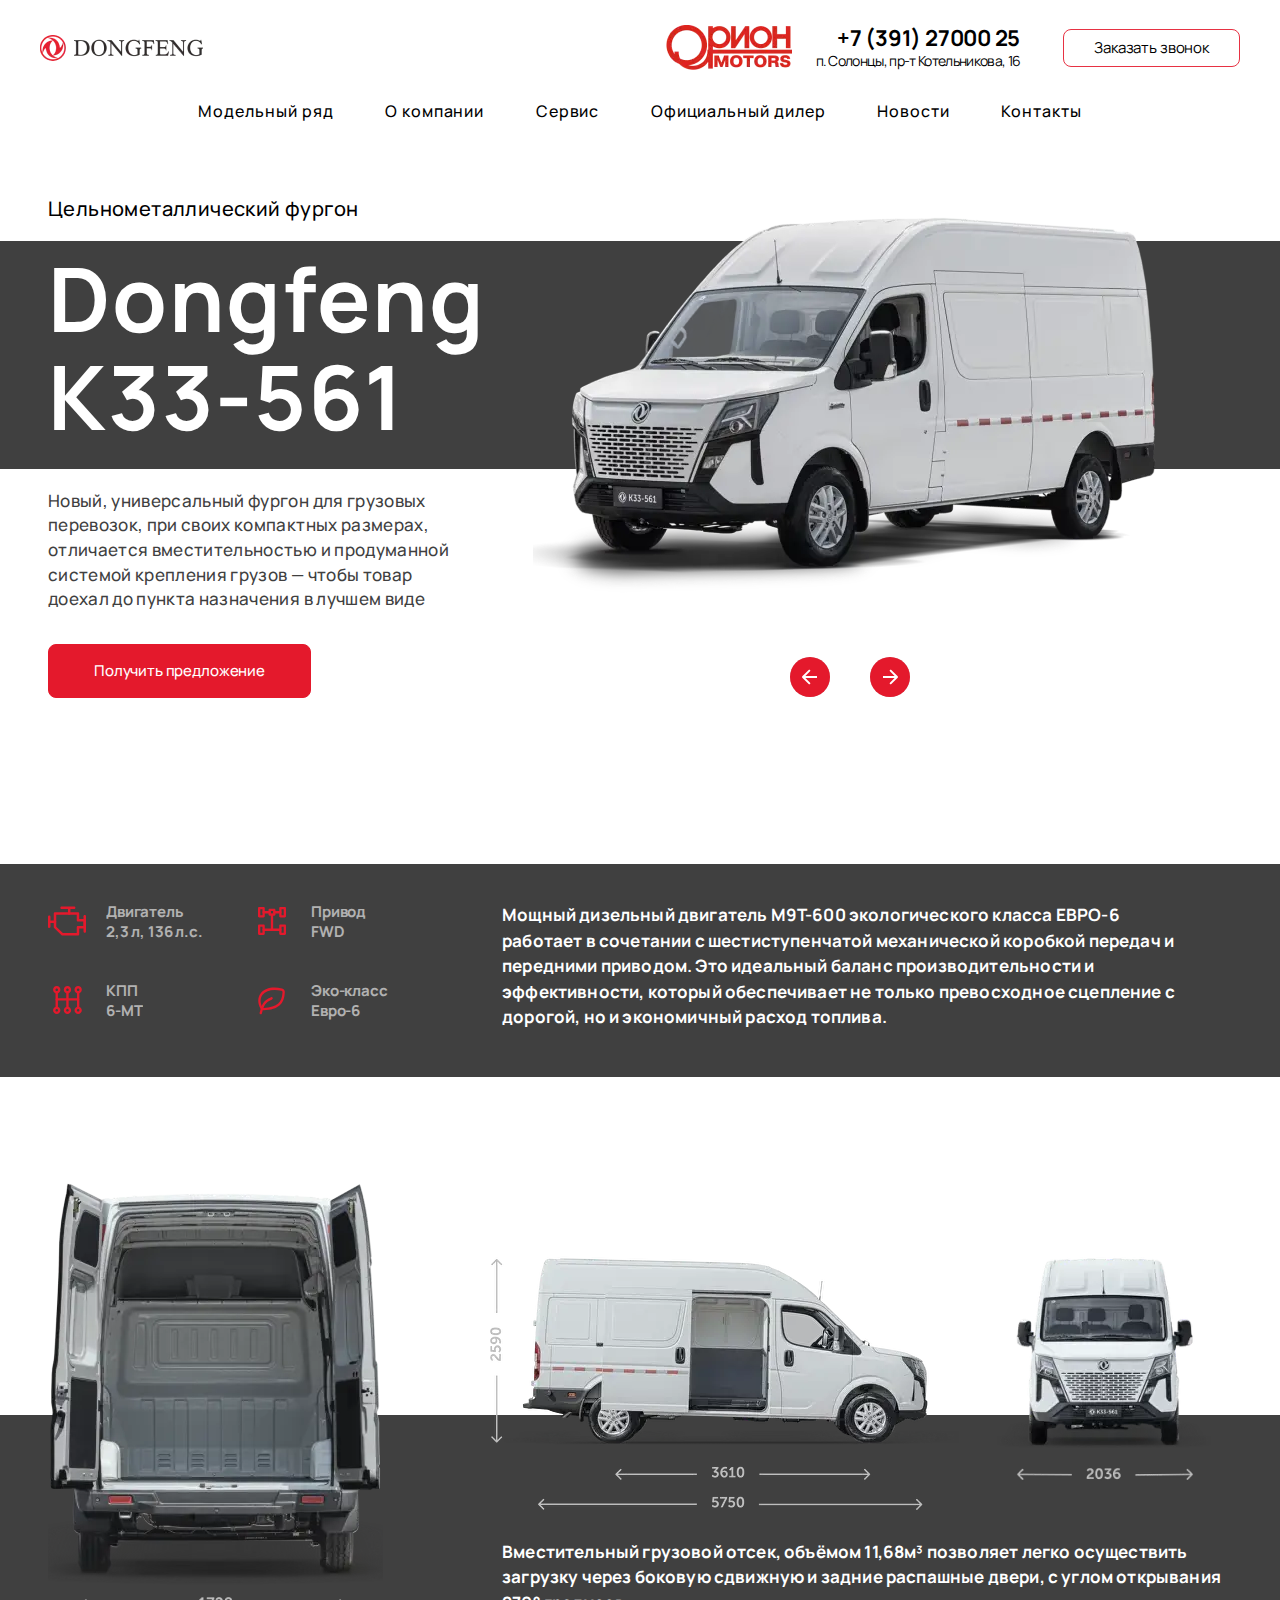
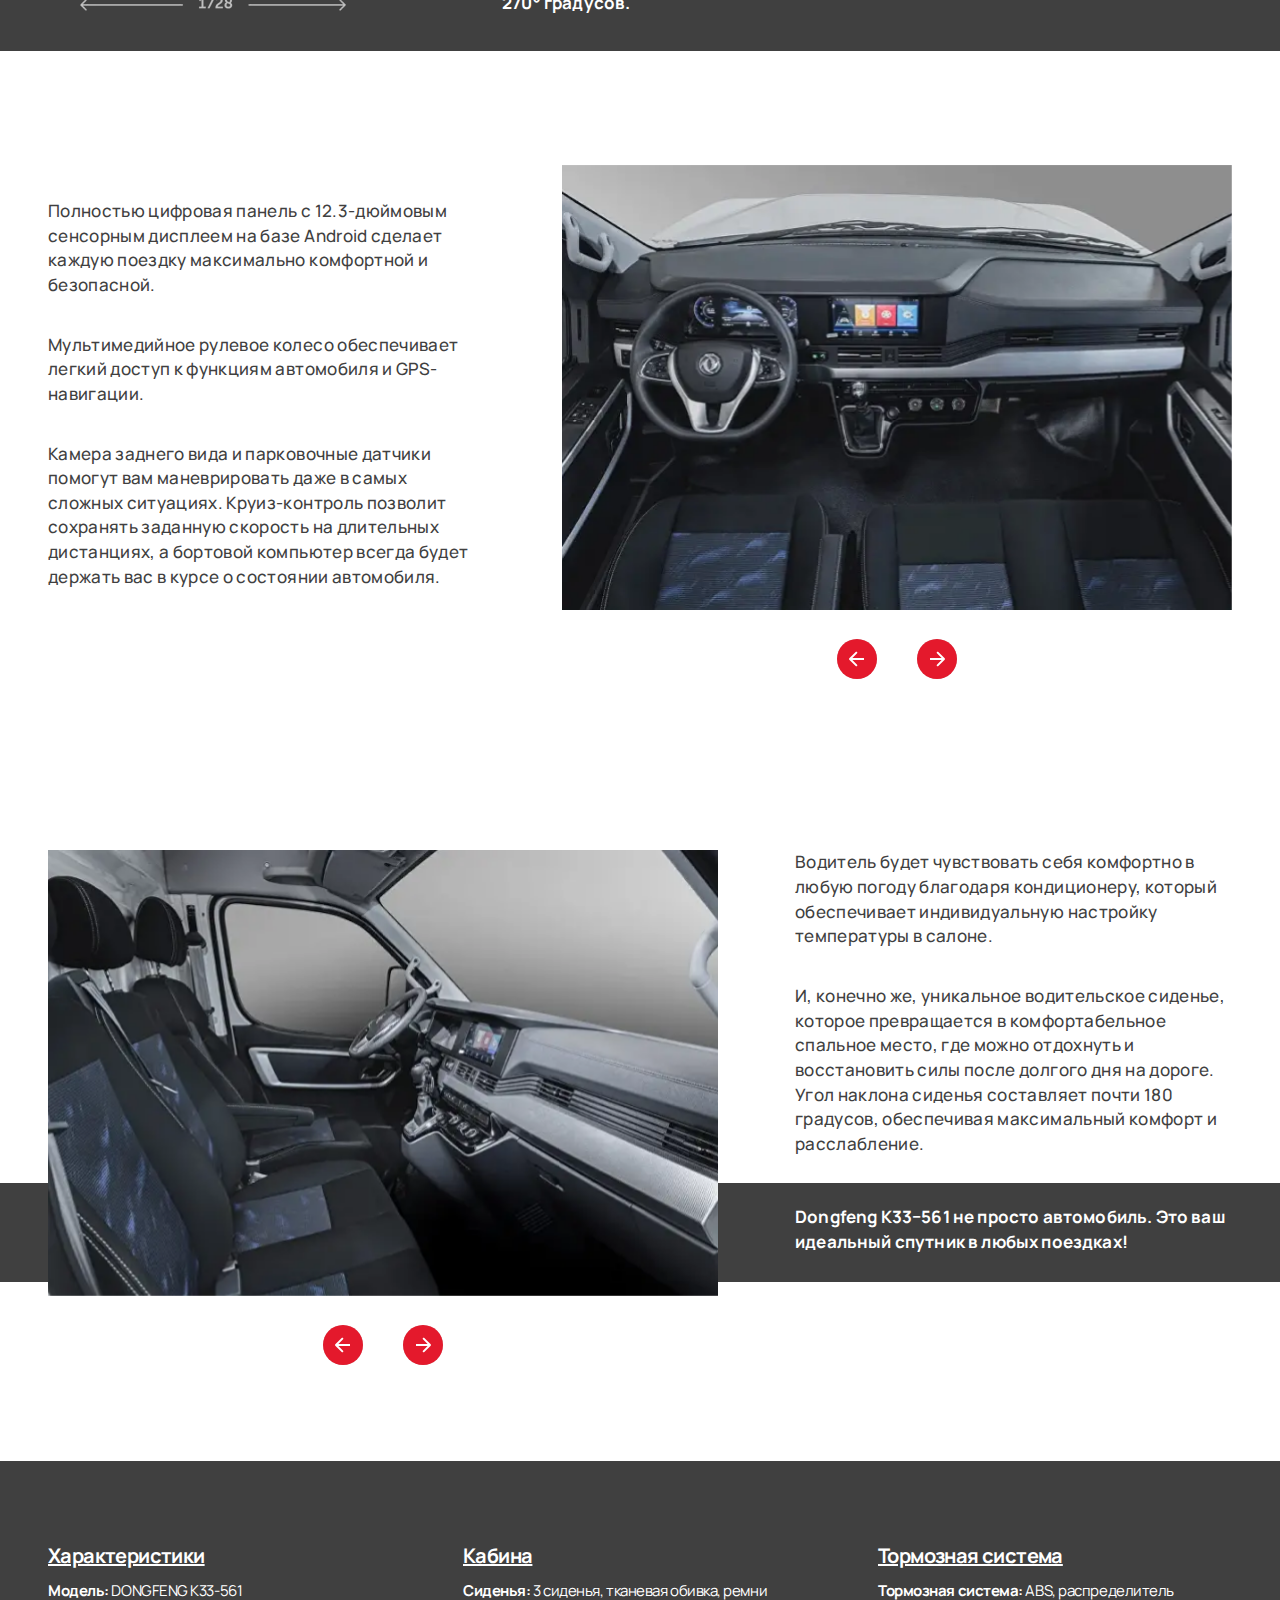
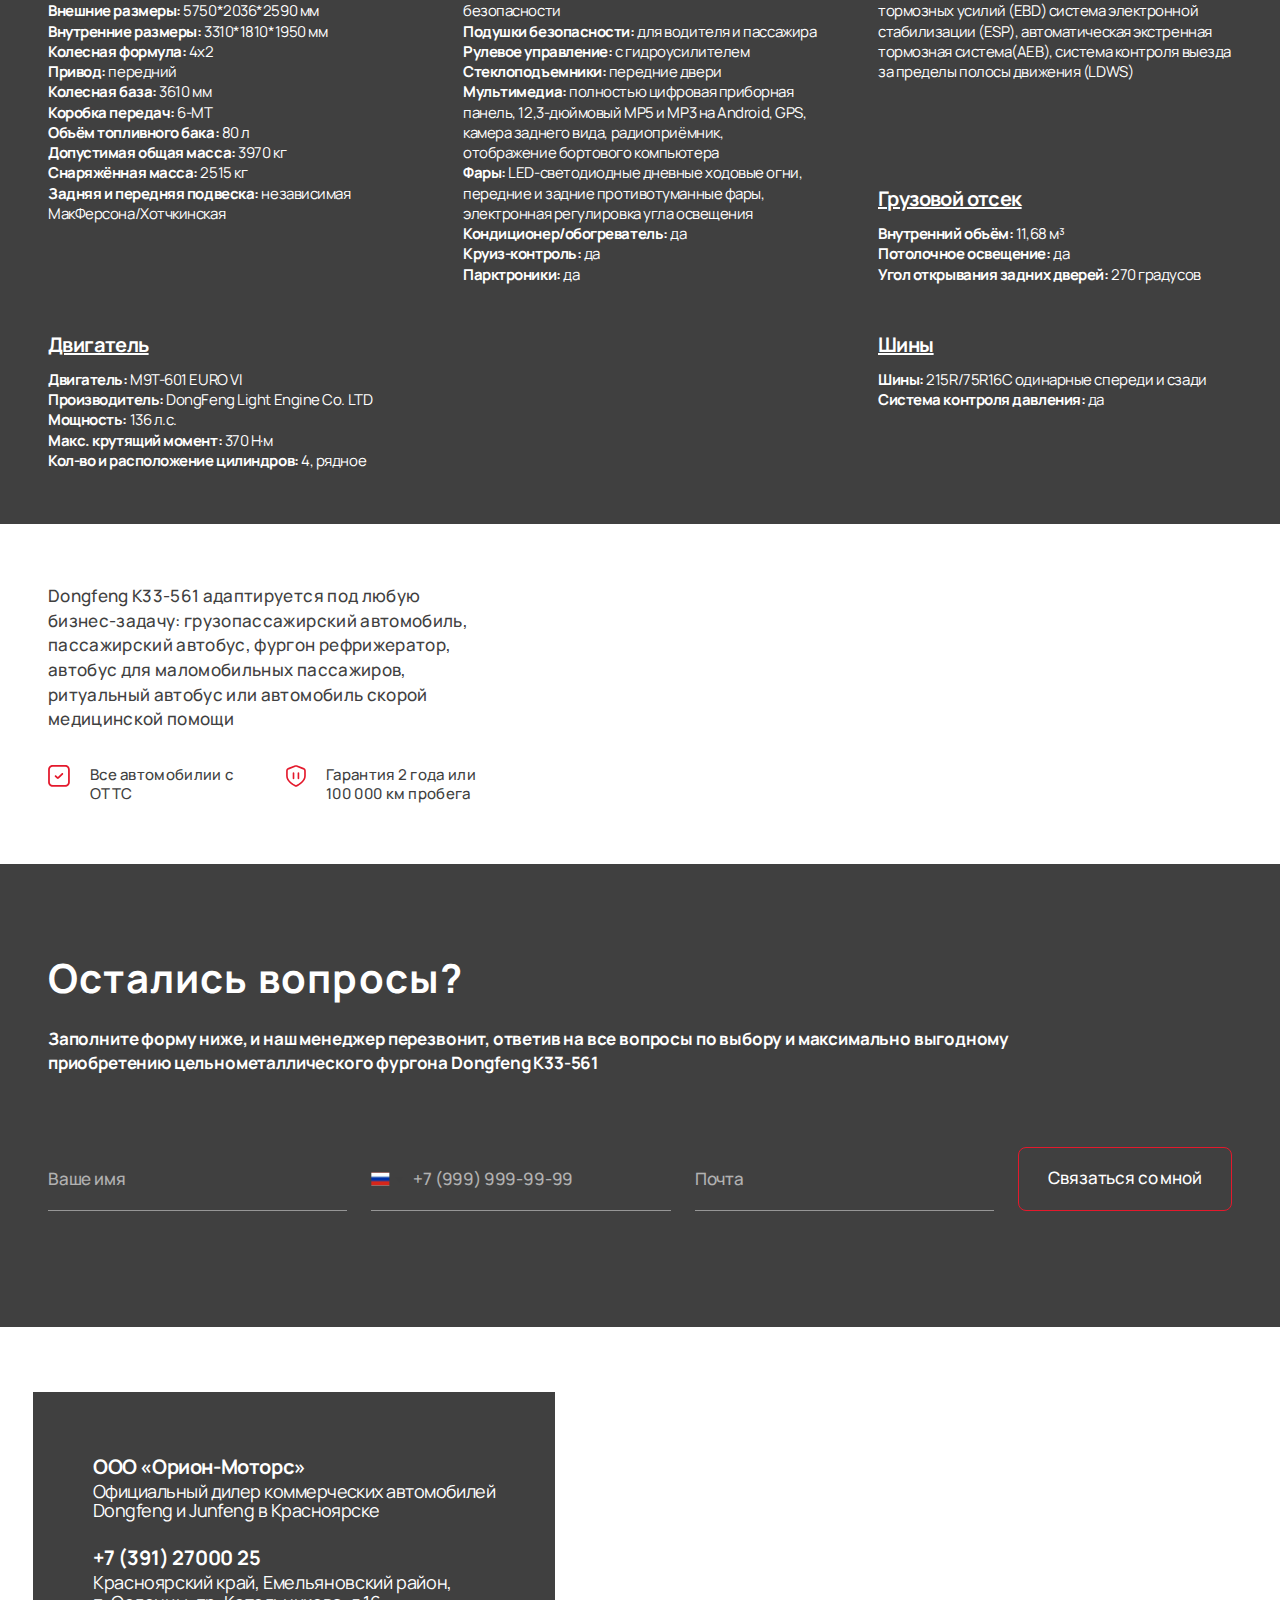
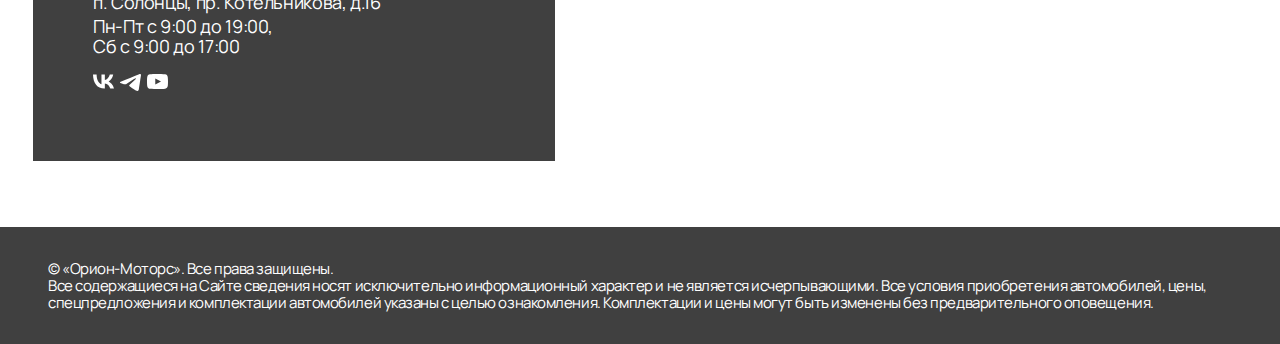
==== commit d556a030: "Add files via upload" ====
--- a/model.html
+++ b/model.html
@@ -6,7 +6,7 @@
 	<meta charset="UTF-8">
 	<meta name="format-detection" content="telephone=no">
 	<!-- <style>body{opacity: 0;}</style> -->
-	<link rel="stylesheet" href="css/style.min.css?_v=20231222133148">
+	<link rel="stylesheet" href="css/style.min.css?_v=20231224144333">
 	<link rel="shortcut icon" href="favicon.ico">
 	<!-- <meta name="robots" content="noindex, nofollow"> -->
 	<meta name="viewport" content="width=device-width, initial-scale=1.0">
@@ -33,7 +33,7 @@
 						</nav>
 					</div>
 					<div class="header__info">
-						<a href="" data-da=".menu__body, 990" class="header__logo-orion">
+						<a href="" data-da=".menu__body, 850" class="header__logo-orion">
 							<picture><source srcset="img/logo-orion.webp" type="image/webp"><img src="img/logo-orion.png" alt="Orion motors"></picture>
 						</a>
 						<div data-da=".menu__body, 770" class="header__contacts">
@@ -42,6 +42,7 @@
 						</div>
 						<a data-da=".menu__body, 490" data-modal="1" href="" class="header__request request js-open-modal">Заказать
 							звонок</a>
+
 					</div>
 					<button type="button" class="menu__icon icon-menu"><span></span></button>
 				</div>
@@ -388,7 +389,6 @@
 							<div class="model-request__phone model-request__item">
 								<button aria-label="Выбор страны">
 									<img src="img/icons/11.svg" alt="icon">
-									<img src="img/icons/12.svg" alt="icon">
 								</button>
 								<input type="text" class="tel" placeholder="+7 (999) 999-99-99" name="" id="">
 							</div>
@@ -452,7 +452,33 @@
 			</div>
 		</footer>
 	</div>
-	<div class="modal modal-search" data-modal="1">
+	<div class="inner">
+		<div class="modal modal-search" data-modal="1">
+			<div class="form-request__body">
+				<div class="form-request__title">
+					<h2>Обратный звонок</h2>
+				</div>
+				<div class="form-request__text">
+					<p>Заполните поля ниже и менеджер отдела продаж перезвонит Вам в ближайшее время</p>
+				</div>
+				<form class="form-request__form">
+					<div class="form-request__name">
+						<input placeholder="Ваше имя" type="text" name="" id="">
+					</div>
+					<div class="form-request__phone">
+						<button><img src="img/icons/13.svg" alt="icon"></button>
+						<input placeholder="+7 (999) 999-99-99" type="text" class="tel" name="" id="">
+					</div>
+					<div class="form-request__button">
+						<button class="request-two">Перезвоните мне</button>
+					</div>
+					<div class="form-request__politics">
+						<p>Отправляя заявку я согласен на обработку запроса и дальнейшую коммуникацию.</p>
+					</div>
+				</form>
+			</div>
+
+		</div>
 		<button class="form-request__close js-modal-close"><svg xmlns="http://www.w3.org/2000/svg" width="24" height="24" viewBox="0 0 24 24">
 				<g clip-path="url(#clip0_1101_4289)">
 					<path d="M22.909 1.09094L1.09082 22.9091" stroke-width="2" stroke-linecap="round" stroke-linejoin="round" />
@@ -464,35 +490,9 @@
 					</clipPath>
 				</defs>
 			</svg></button>
-		<div class="form-request__body">
-
-			<div class="form-request__title">
-				<h2>Обратный звонок</h2>
-			</div>
-			<div class="form-request__text">
-				<p>Заполните поля ниже и менеджер отдела продаж перезвонит Вам в ближайшее время</p>
-			</div>
-			<form class="form-request__form">
-				<div class="form-request__name">
-					<input placeholder="Ваше имя" type="text" name="" id="">
-				</div>
-				<div class="form-request__phone">
-					<button><img src="img/icons/13.svg" alt="icon"></button>
-					<input placeholder="+7 (999) 999-99-99" type="text" class="tel" name="" id="">
-				</div>
-				<div class="form-request__button">
-					<button class="request-two">Перезвоните мне</button>
-				</div>
-				<div class="form-request__politics">
-					<p>Отправляя заявку я согласен на обработку запроса и дальнейшую коммуникацию.</p>
-				</div>
-			</form>
-		</div>
-
+		<div class="overlay js-overlay-modal"></div>
 	</div>
-
-	<div class="overlay js-overlay-modal"></div>
-	<script src="js/app.min.js?_v=20231222133148"></script>
+	<script src="js/app.min.js?_v=20231224144333"></script>
 </body>
 
 </html>--- a/css/style.min.css
+++ b/css/style.min.css
@@ -1 +1 @@
-@charset "UTF-8";:root{--c1:#fff;--c2:#404040;--c3:#e73243;--c4:#e4192c;--f12:0.75rem;--f13:0.8125rem;--f12:0.75rem;--f14:0.875rem;--f15:0.9375rem;--f16:1rem;--f17:1.0625rem;--f18:1.125rem;--f20:1.25rem;--f22:1.375rem;--f23:1.4375rem;--f30:1.875rem;--f40:2.5rem;--f58:3.625rem;--f89:5.5625rem}@font-face{font-family:Manrope;font-display:swap;src:url(../fonts/Manrope-Bold.woff2) format("woff2"),url(../fonts/Manrope-Bold.woff) format("woff");font-weight:700;font-style:normal}@font-face{font-family:Manrope;font-display:swap;src:url(../fonts/Manrope-Medium.woff2) format("woff2"),url(../fonts/Manrope-Medium.woff) format("woff");font-weight:500;font-style:normal}@font-face{font-family:Manrope;font-display:swap;src:url(../fonts/Manrope-Regular.woff2) format("woff2"),url(../fonts/Manrope-Regular.woff) format("woff");font-weight:400;font-style:normal}*{padding:0;margin:0;border:0}*,:after,:before{-webkit-box-sizing:border-box;box-sizing:border-box}body,html{height:100%;min-width:320px}body{color:#000;line-height:1;font-family:Manrope;font-size:1.25rem;-ms-text-size-adjust:100%;-moz-text-size-adjust:100%;-webkit-text-size-adjust:100%;-webkit-font-smoothing:antialiased;-moz-osx-font-smoothing:grayscale}button,input,textarea{font-family:Manrope;font-size:inherit}button{cursor:pointer;color:inherit;background-color:inherit}a{color:inherit}a:link,a:visited{text-decoration:none}a:hover{text-decoration:none}ul li{list-style:none}img{vertical-align:top}h1,h2,h3,h4,h5,h6{font-weight:inherit;font-size:inherit}.lock body{overflow:hidden;-ms-touch-action:none;touch-action:none}.wrapper{min-height:100%;display:-webkit-box;display:-ms-flexbox;display:flex;-webkit-box-orient:vertical;-webkit-box-direction:normal;-ms-flex-direction:column;flex-direction:column;overflow:hidden}.wrapper>main{-webkit-box-flex:1;-ms-flex:1 1 auto;flex:1 1 auto}.wrapper>*{min-width:0}[class*=__container]{max-width:74rem;-webkit-box-sizing:content-box;box-sizing:content-box;margin:0 auto;padding:0 .9375rem}[class*=-ibg]{position:relative}[class*=-ibg] img{position:absolute;width:100%;height:100%;top:0;left:0;-o-object-fit:cover;object-fit:cover}[class*=-ibg_contain] img{-o-object-fit:contain;object-fit:contain}.request{font-size:var(--f15);letter-spacing:-.15px;display:-webkit-box;display:-ms-flexbox;display:flex;-webkit-box-align:center;-ms-flex-align:center;align-items:center;-webkit-box-pack:center;-ms-flex-pack:center;justify-content:center;border-radius:8px;border:1px solid #e73243;text-align:center;line-height:18px;white-space:nowrap;height:38px;-webkit-transition:all .3s ease 0s;-o-transition:all .3s ease 0s;transition:all .3s ease 0s}.request-two{font-size:var(--f15);letter-spacing:-.15px;font-weight:500;color:#fff;display:-webkit-box;display:-ms-flexbox;display:flex;-webkit-box-align:center;-ms-flex-align:center;align-items:center;-webkit-box-pack:center;-ms-flex-pack:center;justify-content:center;border-radius:8px;border:1px solid var(--c4);background-color:var(--c4);text-align:center;line-height:18px;white-space:nowrap;height:54px;width:100%;-webkit-transition:all .3s ease 0s;-o-transition:all .3s ease 0s;transition:all .3s ease 0s}.header{padding-left:40px;padding-right:40px}.header__cont{max-width:1920px;margin:0 auto}.header__body{display:-webkit-box;display:-ms-flexbox;display:flex;-webkit-box-align:center;-ms-flex-align:center;align-items:center;min-height:95px}.header__logo-dongfeng{margin-right:86px}.header__logo-dongfeng img{max-width:163px}.header__menu{margin-right:111px;max-width:884px;width:100%}.header__info{max-width:596px;display:-webkit-box;display:-ms-flexbox;display:flex;-webkit-box-align:center;-ms-flex-align:center;align-items:center}.header__logo-orion{margin-right:24px}.header__logo-orion img{max-width:126px}.header__contacts{display:-webkit-box;display:-ms-flexbox;display:flex;-webkit-box-orient:vertical;-webkit-box-direction:normal;-ms-flex-direction:column;flex-direction:column;-webkit-box-align:end;-ms-flex-align:end;align-items:flex-end;margin-right:43px}.header__phone{font-size:var(--f22);font-weight:600;letter-spacing:-.22px;margin-bottom:5px}.header__loc{font-size:var(--f14);letter-spacing:-.675px;white-space:nowrap}.header__request{padding:7px 30px;max-width:184px}.menu__body{text-align:center}.menu__list{display:-webkit-box;display:-ms-flexbox;display:flex;-webkit-box-pack:justify;-ms-flex-pack:justify;justify-content:space-between}.menu__item{margin-right:15px}.menu__item:last-child{margin-right:0}.menu__link{font-size:var(--f16);font-weight:500;line-height:normal;letter-spacing:.96px}.icon-menu{display:none}.footer{padding-top:33px;padding-bottom:33px;background-color:var(--c2)}.footer__body{color:var(--c1);font-size:var(--f15);line-height:115%;letter-spacing:-.45px}.about{margin-bottom:104px;position:relative}.about__body{padding-top:120px;padding-bottom:62px;position:relative}.about__label{font-size:var(--f20);font-weight:500;letter-spacing:.4px;color:var(--c2);margin-bottom:25px}.about__title{max-width:455px;padding-top:17px;padding-bottom:23px;margin-bottom:23px;font-size:var(--f58);font-weight:700;line-height:110%;letter-spacing:1.16px;color:var(--c1);position:relative;min-height:296px;display:-webkit-box;display:-ms-flexbox;display:flex;-webkit-box-align:center;-ms-flex-align:center;align-items:center}.about__title::after{content:"";position:absolute;top:0;left:-200%;width:1000%;height:100%;background-color:#404040;z-index:-1}.about__text{max-width:428px;font-size:var(--f20);font-weight:500;line-height:137.966%;letter-spacing:.2px;margin-bottom:30px}.about__list{display:-webkit-box;display:-ms-flexbox;display:flex;-ms-flex-wrap:wrap;flex-wrap:wrap;margin:0 -10px;margin-top:-7px;max-width:460px}.about__item{-webkit-box-flex:0;-ms-flex:0 1 230px;flex:0 1 230px;padding:0 10px;padding-top:7px}.about__elem{display:-webkit-box;display:-ms-flexbox;display:flex}.about__img{margin-right:14px}.about__img img{width:30px;height:30px}.about__name{font-size:var(--f15);line-height:120%;letter-spacing:.525px}.about__background{position:absolute;bottom:0;right:0}.about__background img{max-width:100%}.about__background2{position:absolute;bottom:0;right:0}.about__background2 img{max-width:614px}.service{margin-bottom:144px}.service__van{position:relative;padding-top:84px;margin-bottom:174px}.service__name{font-size:var(--f20);font-weight:500;margin-bottom:10px}.service__box{padding-top:21px;padding-bottom:29px;margin-bottom:23px;position:relative;color:#fff}.service__box::after{content:"";position:absolute;top:0;left:-200%;width:1000%;height:100%;background-color:#404040;z-index:-1}.service__title{font-size:var(--f40);font-weight:700;margin-bottom:16px;line-height:110%;letter-spacing:1.2px}.service__text{font-size:var(--f15);line-height:140%;letter-spacing:.525px;opacity:.6;max-width:400px}.service__button{max-width:162px;margin-bottom:68px}.service__list{display:-webkit-box;display:-ms-flexbox;display:flex;-webkit-box-pack:justify;-ms-flex-pack:justify;justify-content:space-between;-ms-flex-wrap:wrap;flex-wrap:wrap;margin:0 -20px;margin-top:-60px}.service__item{padding:0 20px;padding-top:60px}.service__image{margin-bottom:10px}.service__image img{max-width:100%}.service__name-car{font-size:var(--f20);font-weight:500;line-height:26px;margin-bottom:8px;max-width:335px}.service__name-base{font-size:var(--f15);line-height:120%;letter-spacing:.525px}.service__chassis{position:relative}.service__background{position:absolute;top:0;right:0}.service__background img{max-width:100%}.service__background2{position:absolute;top:5px;right:0}.service__background2 img{max-width:100%}.dealer-orion{padding-top:50px;padding-bottom:50px;margin-bottom:57px;position:relative}.dealer-orion::after{content:"";position:absolute;top:0;left:-200%;width:1000%;height:100%;background-color:#404040;z-index:-1}.dealer-orion__body{display:-webkit-box;display:-ms-flexbox;display:flex;-webkit-box-align:center;-ms-flex-align:center;align-items:center;color:#fff}.dealer-orion__inner{-webkit-box-flex:0;-ms-flex:0 1 436px;flex:0 1 436px;margin-right:75px}.dealer-orion__title{font-size:var(--f40);font-weight:700;line-height:110%;letter-spacing:1.2px;margin-bottom:20px}.dealer-orion__label{font-size:var(--f17);font-weight:700;line-height:140%;letter-spacing:-.17px}.dealer-orion__content{-webkit-box-flex:0;-ms-flex:0 1 590px;flex:0 1 590px;font-size:var(--f15);line-height:140%}.news{margin-bottom:80px}.news__main-title{font-size:var(--f40);font-weight:700;line-height:110%;letter-spacing:1.8px;margin-bottom:60px}.news__list{display:-webkit-box;display:-ms-flexbox;display:flex;-ms-flex-wrap:wrap;flex-wrap:wrap;margin:0 -30px;margin-top:-89px}.news__item{-webkit-box-flex:0;-ms-flex:0 1 50%;flex:0 1 50%;padding:0 30px;padding-top:89px;display:-webkit-box;display:-ms-flexbox;display:flex}.news__image{position:relative;padding:0 0 56% 0;margin-bottom:18px}.news__image img{width:100%;height:100%;position:absolute;top:0;left:0;-o-object-fit:cover;object-fit:cover}.news__title{font-size:var(--f23);font-weight:500;line-height:normal;letter-spacing:1.495px;margin-bottom:12px}.news__text{color:var(--c2);font-size:var(--f15);line-height:145%;letter-spacing:-.15px;margin-bottom:12px}.news__time{color:var(--c2);font-size:var(--f12);line-height:145%;letter-spacing:.6px}.contacts__container{position:relative}.contacts__body{position:absolute;top:121px;left:0;z-index:2;padding-top:64px;padding-left:60px;padding-bottom:67px;padding-right:60px;background:var(--c2);color:var(--c1)}.contacts__body::after{content:"";position:absolute;top:0;left:-200%;width:1000%;height:100%;background-color:#404040;z-index:-1}.contacts__name{font-size:var(--f20);font-weight:700;line-height:110%;letter-spacing:-.4px;margin-bottom:4px}.contacts__label{font-size:var(--f18);line-height:110%;letter-spacing:-.54px;margin-bottom:26px}.contacts__phone{font-size:var(--f20);font-weight:700;line-height:110%;letter-spacing:-.2px;margin-bottom:4px}.contacts__loc{font-size:var(--f18);line-height:110%;letter-spacing:-.36px;margin-bottom:4px}.contacts__time{font-size:var(--f18);line-height:110%;letter-spacing:-.36px;margin-bottom:18px}.contacts__social{display:-webkit-box;display:-ms-flexbox;display:flex;-webkit-box-align:center;-ms-flex-align:center;align-items:center}.contacts__social a{margin-right:6px}.contacts__social a:last-child{margin-right:0}.contacts__map{position:relative;width:100%;padding-top:31.7%}.contacts__map iframe{position:absolute;top:0;left:0;right:0;bottom:0;width:100%;height:100%}.overlay{opacity:0;visibility:hidden;position:fixed;top:0;left:0;width:100%;height:100%;background-color:rgba(0,0,0,.5);z-index:200;-webkit-transition:.3s all;-o-transition:.3s all;transition:.3s all}.modal{opacity:0;visibility:hidden;width:100%;max-width:763px;position:fixed;top:50%;left:50%;-webkit-transform:translate(-50%,-50%);-ms-transform:translate(-50%,-50%);transform:translate(-50%,-50%);z-index:300;-webkit-box-shadow:0 3px 10px -.5px rgba(0,0,0,.2);box-shadow:0 3px 10px -.5px rgba(0,0,0,.2);padding:40px;background-color:#fff;-webkit-transition:.3s all;-o-transition:.3s all;transition:.3s all}.modal.active,.overlay.active{opacity:1;visibility:visible;overflow:hidden}.form-request__close{background-color:transparent;position:absolute;z-index:10;top:15px;right:15px}.form-request__close svg{stroke:#969696}.form-request__title{font-size:var(--f40);font-weight:700;line-height:110%;letter-spacing:1.8px;margin-bottom:18px}.form-request__text{color:var(--c2);font-size:var(--f17);font-weight:500;line-height:145%;letter-spacing:.51px;margin-bottom:18px}.form-request__form input{outline:0;border-bottom:2px solid #969696;width:100%;padding-top:20px;padding-bottom:20px;padding-right:20px;font-size:var(--f17);font-weight:500;line-height:140%;letter-spacing:-.17px}.form-request__form input::-webkit-input-placeholder{color:#969696;font-size:var(--f17);font-weight:500;line-height:140%;letter-spacing:-.17px}.form-request__form input::-moz-placeholder{color:#969696;font-size:var(--f17);font-weight:500;line-height:140%;letter-spacing:-.17px}.form-request__form input:-ms-input-placeholder{color:#969696;font-size:var(--f17);font-weight:500;line-height:140%;letter-spacing:-.17px}.form-request__form input::-ms-input-placeholder{color:#969696;font-size:var(--f17);font-weight:500;line-height:140%;letter-spacing:-.17px}.form-request__form input::placeholder{color:#969696;font-size:var(--f17);font-weight:500;line-height:140%;letter-spacing:-.17px}.form-request__name{margin-bottom:18px}.form-request__phone{margin-bottom:18px;position:relative}.form-request__phone button{position:absolute;top:25px;z-index:2}.form-request__phone input{padding-left:42px}.form-request__button{margin-bottom:18px;height:64px}.form-request__politics{color:var(--c2);font-size:var(--f13);font-weight:500;line-height:145%;letter-spacing:.715px;opacity:.3}.model-about{margin-bottom:147px}.model-about__content{-webkit-box-flex:0;-ms-flex:0 1 440px;flex:0 1 440px;padding-top:77px;margin-right:45px}.model-about__name{font-size:var(--f20);font-weight:500;letter-spacing:.4px;margin-bottom:22px}.model-about__title{padding-top:9px;padding-bottom:23px;margin-bottom:20px;color:var(--c1);font-size:var(--f89);font-weight:700;line-height:110%;letter-spacing:1.78px;position:relative}.model-about__title::after{content:"";position:absolute;top:0;left:-200%;width:1000%;height:100%;background-color:#404040;z-index:-1}.model-about__title span{display:block}.model-about__text{max-width:420px;color:var(--c2);font-size:var(--f17);font-weight:500;line-height:145%;letter-spacing:.34px;margin-bottom:32px}.model-about__button{max-width:263px}.model-about__slider{-webkit-box-flex:0;-ms-flex:0 1 633px;flex:0 1 633px}.splide__slide{position:relative;padding:0 0 77% 0}.splide__slide img{width:100%;height:100%;position:absolute;top:0;left:0;-o-object-fit:cover;object-fit:cover}.splide__arrows{padding-top:68px;display:-webkit-box;display:-ms-flexbox;display:flex;-webkit-box-pack:center;-ms-flex-pack:center;justify-content:center}.splide__arrow{position:static!important;opacity:1!important;margin-right:40px;-webkit-transform:none;-ms-transform:none;transform:none}.splide__arrow:last-child{margin-right:0}.model-advantage{background-color:var(--c2)}.model-advantage__body{color:var(--c1);padding-top:38px;padding-bottom:47px;display:-webkit-box;display:-ms-flexbox;display:flex}.model-advantage__param{-webkit-box-flex:0;-ms-flex:0 1 360px;flex:0 1 360px;margin-right:94px}.model-advantage__list{display:-webkit-box;display:-ms-flexbox;display:flex;-ms-flex-wrap:wrap;flex-wrap:wrap;margin:0 -25px;margin-top:-40px}.model-advantage__item{display:-webkit-box;display:-ms-flexbox;display:flex;padding:0 25px;padding-top:40px;-webkit-box-flex:0;-ms-flex:0 1 50%;flex:0 1 50%}.model-advantage__elem{display:-webkit-box;display:-ms-flexbox;display:flex;max-width:165px;width:100%}.model-advantage__img{margin-right:20px}.model-advantage__img img{width:38px;height:38px}.model-advantage__name{font-size:var(--f15);font-weight:700;line-height:130%;letter-spacing:-.15px;opacity:.6}.model-advantage__text{-webkit-box-flex:0;-ms-flex:0 1 700px;flex:0 1 700px;font-size:var(--f17);font-weight:700;line-height:150%;letter-spacing:.17px}.model-size{position:relative}.model-size::after{content:"";position:absolute;bottom:0;left:-200%;width:1000%;height:236px;background-color:#404040;z-index:-1}.model-size__body{display:-webkit-box;display:-ms-flexbox;display:flex}.model-size__image{-webkit-box-flex:0;-ms-flex:0 1 335px;flex:0 1 335px;margin-right:105px}.model-size__image img{max-width:100%}.model-size__image_m{display:none;text-align:center}.model-size__image_m img{max-width:100%}.model-size__box{padding-top:32px;-webkit-box-flex:0;-ms-flex:0 1 744px;flex:0 1 744px}.model-size__image-two{margin-bottom:29px}.model-size__image-two img{max-width:100%}.model-size__text{padding-left:14px;color:var(--c1);font-size:17px;font-weight:700;line-height:150%;letter-spacing:.17px}.model-desc{padding-top:114px;margin-bottom:96px}.model-desc__box-one{display:-webkit-box;display:-ms-flexbox;display:flex;margin-bottom:171px}.model-desc__text{color:var(--c2);font-size:var(--f17);font-weight:500;line-height:145%;letter-spacing:.34px}.model-desc__text p{margin-bottom:35px}.model-desc__text p:last-child{margin-bottom:0}.model-desc__text_m{padding-top:34px;-webkit-box-flex:0;-ms-flex:0 1 437px;flex:0 1 437px;margin-right:77px}.model-desc__text_mm{margin-bottom:26px}.model-desc__slider{-webkit-box-flex:0;-ms-flex:0 1 670px;flex:0 1 670px}.model-desc__box-two{display:-webkit-box;display:-ms-flexbox;display:flex}.model-desc__content{-webkit-box-flex:0;-ms-flex:0 1 437px;flex:0 1 437px;margin-left:77px}.model-desc__label{padding-top:21px;padding-bottom:27px;color:var(--c1);font-size:var(--f17);font-weight:700;line-height:150%;letter-spacing:.17px;position:relative}.model-desc__label::after{content:"";position:absolute;top:0;left:-300%;width:1000%;height:100%;background-color:#404040;z-index:-1}.model-desc .splide__slide{position:relative;padding:0 0 66.5% 0}.model-desc .splide__slide img{width:100%;height:100%;position:absolute;top:0;left:0;-o-object-fit:cover;object-fit:cover}.model-desc .splide__arrows{padding-top:29px}.model-desc .splide__arrow{-webkit-transform:none;-ms-transform:none;transform:none}.model-param{background-color:var(--c2);padding-top:85px;padding-bottom:53px}.model-param__inner{display:-webkit-box;display:-ms-flexbox;display:flex;-webkit-box-pack:justify;-ms-flex-pack:justify;justify-content:space-between;margin-bottom:50px}.model-param__inner:last-child{margin-bottom:0}.model-param__one{-webkit-box-flex:0;-ms-flex:0 1 354px;flex:0 1 354px;margin-right:15px}.model-param__title{color:var(--c1);font-size:var(--f20);font-weight:700;letter-spacing:-.6px;-webkit-text-decoration-line:underline;text-decoration-line:underline;margin-bottom:15px}.model-param__info{color:var(--c1);font-size:var(--f15);line-height:135%;letter-spacing:-.45px}.model-param__info span{font-weight:700}.model-param__engine-block{-webkit-box-flex:0;-ms-flex:0 1 354px;flex:0 1 354px}.model-param__two{-webkit-box-flex:0;-ms-flex:0 1 354px;flex:0 1 354px;margin-right:15px}.model-param__three{-webkit-box-flex:0;-ms-flex:0 1 354px;flex:0 1 354px;display:-webkit-box;display:-ms-flexbox;display:flex;-webkit-box-orient:vertical;-webkit-box-direction:normal;-ms-flex-direction:column;flex-direction:column}.model-param__cargo-block{margin-top:auto}.model-param__tires-block{-webkit-box-flex:0;-ms-flex:0 1 354px;flex:0 1 354px}.model-variant{margin-top:-138px}.model-variant__content{margin-right:18px;padding-top:186px;-webkit-box-flex:0;-ms-flex:0 1 436px;flex:0 1 436px}.model-variant__text{margin-bottom:33px;color:var(--c2);font-size:var(--f17);font-weight:500;line-height:145%;letter-spacing:.34px}.model-variant__box{display:-webkit-box;display:-ms-flexbox;display:flex}.model-variant__item{-webkit-box-flex:0;-ms-flex:0 1 198px;flex:0 1 198px;margin-right:40px;display:-webkit-box;display:-ms-flexbox;display:flex}.model-variant__item:last-child{margin-right:0}.model-variant__item img{width:22px;height:22px;margin-right:20px}.model-variant__item p{color:var(--c2);font-size:var(--f15);font-weight:500;line-height:130%;letter-spacing:.3px}.model-variant__image{margin-right:-100%}.model-variant__image img{max-width:100%}.model-request{margin-top:-74px;padding-top:92px;padding-bottom:116px;background-color:var(--c2)}.model-request__title{margin-bottom:27px;color:var(--c1);font-size:var(--f40);font-weight:700;line-height:110%;letter-spacing:1.2px}.model-request__text{color:var(--c1);font-size:var(--f17);font-weight:700;line-height:140%;letter-spacing:-.17px;max-width:972px;margin-bottom:72px}.model-request__form input{outline:0;max-width:300px;width:100%;padding-top:20px;padding-bottom:20px;padding-right:20px;background-color:var(--c2);color:var(--c1);font-size:var(--f17);font-weight:500;line-height:140%;letter-spacing:-.17px}.model-request__form input::-webkit-input-placeholder{color:var(--c1);font-size:var(--f17);font-weight:500;line-height:140%;letter-spacing:-.17px;opacity:.6}.model-request__form input::-moz-placeholder{color:var(--c1);font-size:var(--f17);font-weight:500;line-height:140%;letter-spacing:-.17px;opacity:.6}.model-request__form input:-ms-input-placeholder{color:var(--c1);font-size:var(--f17);font-weight:500;line-height:140%;letter-spacing:-.17px;opacity:.6}.model-request__form input::-ms-input-placeholder{color:var(--c1);font-size:var(--f17);font-weight:500;line-height:140%;letter-spacing:-.17px;opacity:.6}.model-request__form input::placeholder{color:var(--c1);font-size:var(--f17);font-weight:500;line-height:140%;letter-spacing:-.17px;opacity:.6}.model-request__item{-webkit-box-flex:0;-ms-flex:0 1 300px;flex:0 1 300px;position:relative}.model-request__item::after{content:"";position:absolute;bottom:0;left:0;background-color:#969696;height:1px;width:100%}.model-request__name{margin-right:24px}.model-request__phone{padding-left:42px;margin-right:24px;position:relative}.model-request__phone button{position:absolute;top:0;left:0;padding-top:25px}.model-request__phone button img{max-width:100%}.model-request__phone button img:nth-child(2){padding-top:5px}.model-request__phone::after{content:"";position:absolute;bottom:0;left:0;background-color:#969696;height:1px;width:100%}.model-request__mail{margin-right:24px}.model-request__button{max-width:214px;width:100%;height:64px;color:var(--c1);font-size:var(--f17);font-weight:500;line-height:145%;letter-spacing:-.17px;border:1px solid var(--c4)}.news-content{padding-bottom:362px}.news-content__header{height:54px;display:-webkit-box;display:-ms-flexbox;display:flex;-webkit-box-pack:center;-ms-flex-pack:center;justify-content:center;-webkit-box-align:center;-ms-flex-align:center;align-items:center;position:relative;border-bottom:1px solid #ccc;margin-bottom:40px}.news-content__name{color:var(--c2);font-size:var(--f15);font-weight:500;line-height:145%;letter-spacing:.3px}.news-content__arrow{position:absolute;top:10px;left:15px}tr .news-content__arrow img{width:34px;height:34px}.news-content__body{max-width:760px;margin:0 auto}.news-content__title{font-size:var(--f40);font-weight:700;line-height:110%;letter-spacing:-1.6px;margin-bottom:25px}.news-content__image{padding-bottom:66.7%;position:relative;margin-bottom:25px}.news-content__image img{position:absolute;top:0;left:0;width:100%;height:100%}.news-content__text{margin-bottom:35px;color:var(--c2);font-size:var(--f20);font-weight:500;line-height:145%;letter-spacing:.4px}.news-content__text p{margin-bottom:35px}.news-content__text p:last-child{margin-bottom:0}.news-content__time{color:var(--c2);font-size:var(--f12);font-weight:400;line-height:145%;letter-spacing:.6px}.splide__container{-webkit-box-sizing:border-box;box-sizing:border-box;position:relative}.splide__list{-webkit-backface-visibility:hidden;backface-visibility:hidden;display:-ms-flexbox;display:-webkit-box;display:flex;height:100%;margin:0!important;padding:0!important}.splide.is-initialized:not(.is-active) .splide__list{display:block}.splide__pagination{-ms-flex-align:center;-webkit-box-align:center;align-items:center;display:-ms-flexbox;display:-webkit-box;display:flex;-ms-flex-wrap:wrap;flex-wrap:wrap;-ms-flex-pack:center;-webkit-box-pack:center;justify-content:center;margin:0;pointer-events:none}.splide__pagination li{display:inline-block;line-height:1;list-style-type:none;margin:0;pointer-events:auto}.splide:not(.is-overflow) .splide__pagination{display:none}.splide__progress__bar{width:0}.splide{position:relative;visibility:hidden}.splide.is-initialized,.splide.is-rendered{visibility:visible}.splide__slide{-webkit-backface-visibility:hidden;backface-visibility:hidden;-webkit-box-sizing:border-box;box-sizing:border-box;-ms-flex-negative:0;flex-shrink:0;list-style-type:none!important;margin:0;position:relative}.splide__slide img{vertical-align:bottom}.splide__spinner{-webkit-animation:splide-loading 1s linear infinite;animation:splide-loading 1s linear infinite;border:2px solid #999;border-left-color:transparent;border-radius:50%;bottom:0;contain:strict;display:inline-block;height:20px;left:0;margin:auto;position:absolute;right:0;top:0;width:20px}.splide__sr{clip:rect(0 0 0 0);border:0;height:1px;margin:-1px;overflow:hidden;padding:0;position:absolute;width:1px}.splide__toggle.is-active .splide__toggle__play,.splide__toggle__pause{display:none}.splide__toggle.is-active .splide__toggle__pause{display:inline}.splide__track{overflow:hidden;position:relative;z-index:0}@-webkit-keyframes splide-loading{0%{-webkit-transform:rotate(0);transform:rotate(0)}to{-webkit-transform:rotate(1turn);transform:rotate(1turn)}}@keyframes splide-loading{0%{-webkit-transform:rotate(0);transform:rotate(0)}to{-webkit-transform:rotate(1turn);transform:rotate(1turn)}}.splide__track--draggable{-webkit-touch-callout:none;-webkit-user-select:none;-ms-user-select:none;-moz-user-select:none;user-select:none}.splide__track--fade>.splide__list>.splide__slide{margin:0!important;opacity:0;z-index:0}.splide__track--fade>.splide__list>.splide__slide.is-active{opacity:1;z-index:1}.splide--rtl{direction:rtl}.splide__track--ttb>.splide__list{display:block}.splide__arrow{-ms-flex-align:center;-webkit-box-align:center;align-items:center;background:#ccc;border:0;border-radius:50%;cursor:pointer;display:-ms-flexbox;display:-webkit-box;display:flex;height:2em;-ms-flex-pack:center;-webkit-box-pack:center;justify-content:center;opacity:.7;padding:0;position:absolute;top:50%;-webkit-transform:translateY(-50%);-ms-transform:translateY(-50%);transform:translateY(-50%);width:2em;z-index:1}.splide__arrow svg{fill:#000;height:1.2em;width:1.2em}.splide__arrow:hover:not(:disabled){opacity:.9}.splide__arrow:disabled{opacity:.3}.splide__arrow:focus-visible{outline:3px solid #0bf;outline-offset:3px}.splide__arrow--prev{left:1em}.splide__arrow--prev svg{-webkit-transform:scaleX(-1);-ms-transform:scaleX(-1);transform:scaleX(-1)}.splide__arrow--next{right:1em}.splide.is-focus-in .splide__arrow:focus{outline:3px solid #0bf;outline-offset:3px}.splide__pagination{bottom:.5em;left:0;padding:0 1em;position:absolute;right:0;z-index:1}.splide__pagination__page{background:#ccc;border:0;border-radius:50%;display:inline-block;height:8px;margin:3px;opacity:.7;padding:0;position:relative;-webkit-transition:-webkit-transform .2s linear;transition:-webkit-transform .2s linear;-o-transition:transform .2s linear;transition:transform .2s linear;transition:transform .2s linear,-webkit-transform .2s linear;width:8px}.splide__pagination__page.is-active{background:#fff;-webkit-transform:scale(1.4);-ms-transform:scale(1.4);transform:scale(1.4);z-index:1}.splide__pagination__page:hover{cursor:pointer;opacity:.9}.splide__pagination__page:focus-visible{outline:3px solid #0bf;outline-offset:3px}.splide.is-focus-in .splide__pagination__page:focus{outline:3px solid #0bf;outline-offset:3px}.splide__progress__bar{background:#ccc;height:3px}.splide__slide{-webkit-tap-highlight-color:transparent}.splide__slide:focus{outline:0}@supports (outline-offset:-3px){.splide__slide:focus-visible{outline:3px solid #0bf;outline-offset:-3px}}@supports (outline-offset:-3px){.splide.is-focus-in .splide__slide:focus{outline:3px solid #0bf;outline-offset:-3px}}.splide__toggle{cursor:pointer}.splide__toggle:focus-visible{outline:3px solid #0bf;outline-offset:3px}.splide.is-focus-in .splide__toggle:focus{outline:3px solid #0bf;outline-offset:3px}.splide__track--nav>.splide__list>.splide__slide{border:3px solid transparent;cursor:pointer}.splide__track--nav>.splide__list>.splide__slide.is-active{border:3px solid #000}.splide__arrows--rtl .splide__arrow--prev{left:auto;right:1em}.splide__arrows--rtl .splide__arrow--prev svg{-webkit-transform:scaleX(1);-ms-transform:scaleX(1);transform:scaleX(1)}.splide__arrows--rtl .splide__arrow--next{left:1em;right:auto}.splide__arrows--rtl .splide__arrow--next svg{-webkit-transform:scaleX(-1);-ms-transform:scaleX(-1);transform:scaleX(-1)}.splide__arrows--ttb .splide__arrow{left:50%;-webkit-transform:translate(-50%);-ms-transform:translate(-50%);transform:translate(-50%)}.splide__arrows--ttb .splide__arrow--prev{top:1em}.splide__arrows--ttb .splide__arrow--prev svg{-webkit-transform:rotate(-90deg);-ms-transform:rotate(-90deg);transform:rotate(-90deg)}.splide__arrows--ttb .splide__arrow--next{bottom:1em;top:auto}.splide__arrows--ttb .splide__arrow--next svg{-webkit-transform:rotate(90deg);-ms-transform:rotate(90deg);transform:rotate(90deg)}.splide__pagination--ttb{bottom:0;display:-ms-flexbox;display:-webkit-box;display:flex;-ms-flex-direction:column;-webkit-box-orient:vertical;-webkit-box-direction:normal;flex-direction:column;left:auto;padding:1em 0;right:.5em;top:0}@media (min-width:47.99875em){.model-about__body{display:-webkit-box;display:-ms-flexbox;display:flex}}@media (min-width:580px){.model-request__form{display:-webkit-box;display:-ms-flexbox;display:flex}}@media (min-width:630px){.about__background2{display:none}}@media (min-width:1050px){.model-advantage{margin-bottom:60px}}@media (min-width:1100px){.model-variant__body{display:-webkit-box;display:-ms-flexbox;display:flex}}@media (min-width:1550px){.contacts__body::after{display:none}}@media (max-width:1919px){.header__info{margin-right:15px;-webkit-box-pack:end;-ms-flex-pack:end;justify-content:flex-end;margin-left:auto}.menu{position:fixed;z-index:100;top:0;right:-100%;max-width:360px;width:100%;height:auto;-webkit-transition:all .3s ease 0s;-o-transition:all .3s ease 0s;transition:all .3s ease 0s;background:#fff;padding-top:116px;padding-bottom:70px;-webkit-box-shadow:0 4px 14px 0 rgba(0,0,0,.25);box-shadow:0 4px 14px 0 rgba(0,0,0,.25);margin-right:0;overflow:hidden}.menu::after{content:"";position:fixed;top:0;right:-100%;max-width:360px;width:100%;min-height:80px;background:#fff;-webkit-transition:all .3s ease 0s;-o-transition:all .3s ease 0s;transition:all .3s ease 0s;z-index:110}.menu-open .menu{right:0;overflow:auto}.menu-open .menu::after{right:0}.menu__list{-webkit-box-orient:vertical;-webkit-box-direction:normal;-ms-flex-direction:column;flex-direction:column;-webkit-box-align:center;-ms-flex-align:center;align-items:center}.menu__item{margin-right:0;margin-bottom:30px}.menu__item:last-child{margin-bottom:0}.icon-menu{display:block;position:relative;width:1.875rem;height:1.125rem;cursor:pointer;z-index:115}.icon-menu span,.icon-menu::after,.icon-menu::before{content:"";-webkit-transition:all .3s ease 0s;-o-transition:all .3s ease 0s;transition:all .3s ease 0s;right:0;position:absolute;width:100%;height:.125rem;background-color:var(--c4)}.icon-menu::before{top:0}.icon-menu::after{bottom:0}.icon-menu span{top:calc(50% - .0625rem)}.menu-open .icon-menu span{width:0}.menu-open .icon-menu::before{top:calc(50% - .0625rem);-webkit-transform:rotate(-45deg);-ms-transform:rotate(-45deg);transform:rotate(-45deg)}.menu-open .icon-menu::after{bottom:calc(50% - .0625rem);-webkit-transform:rotate(45deg);-ms-transform:rotate(45deg);transform:rotate(45deg)}}@media (max-width:1880px){.about__background img{max-width:1000px}.about__background{bottom:46px}}@media (max-width:1700px){.model-variant{margin-top:0;padding-bottom:60px}.model-variant__content{padding-top:60px;-webkit-box-flex:0;-ms-flex:0 0 436px;flex:0 0 436px}.model-variant__image{margin-right:-50px}.model-request{margin-top:0}}@media (max-width:1550px){.about__background img{max-width:800px}.about__background{bottom:97px}.contacts__body{position:static}}@media (max-width:1500px){.service__van{padding-top:0}.service__background{top:-90px}.service__background2{top:5px}.news-content{padding-bottom:300px}}@media (max-width:1280px){.about__body{padding-top:90px;padding-bottom:0}.about__background img{max-width:600px}.about__background{bottom:84px}}@media (max-width:1150px){.service__background img{max-width:600px}.service__background{top:-62px}.service__background2 img{max-width:600px}.service__background2{top:40px}.model-param__inner{max-width:723px;-ms-flex-wrap:wrap;flex-wrap:wrap;margin:0 auto;margin-bottom:50px}.model-param__inner:last-child{margin-bottom:0}.model-param__two{margin-right:0;margin-bottom:50px}.model-param__three{-webkit-box-orient:horizontal;-webkit-box-direction:normal;-ms-flex-direction:row;flex-direction:row;-webkit-box-flex:0;-ms-flex:0 1 auto;flex:0 1 auto;margin-right:0}.model-param__brake-block{-webkit-box-flex:0;-ms-flex:0 1 354px;flex:0 1 354px;margin-right:15px}.model-param__cargo-block{-webkit-box-flex:0;-ms-flex:0 1 354px;flex:0 1 354px;margin-top:0}}@media (max-width:1100px){.model-advantage__text{-webkit-box-flex:0;-ms-flex:0 1 400px;flex:0 1 400px}.model-variant__box{-webkit-box-pack:center;-ms-flex-pack:center;justify-content:center}.model-variant__image{margin-right:0;text-align:center}}@media (max-width:1090px){.service__button{margin-bottom:0}.service__inner{max-width:892px;margin:0 auto}.service__list{-webkit-box-pack:start;-ms-flex-pack:start;justify-content:flex-start}.service__item{-webkit-box-flex:0;-ms-flex:0 1 304px;flex:0 1 304px}.service__image{position:relative;padding:0 0 67% 0;margin-bottom:10px}.service__image img{width:100%;height:100%;position:absolute;top:0;left:0;-o-object-fit:cover;object-fit:cover}}@media (max-width:1050px){.model-about__slider{padding-top:80px}.model-advantage{margin-bottom:40px}.model-size::after{bottom:auto;top:250px;height:350px}.model-size__body{padding-bottom:34px}.model-size__image{display:none}.model-size__image_m{display:block}.model-size__box{-webkit-box-flex:0;-ms-flex:0 1 auto;flex:0 1 auto;padding-top:60px}.model-size__image-two{text-align:center;margin-bottom:10px}.model-size__text{color:var(--c2);opacity:.6}}@media (max-width:990px){:root{--f58:2.75rem;--f20:1.125rem;--f40:2.125rem}.header__logo-dongfeng{margin-right:25px}.header__info{max-width:100%}.header__logo-orion{margin-bottom:14px;margin-right:0}.menu__list{margin-bottom:70px}.about__background{right:auto;left:385px}}@media (max-width:905px){.service__inner{max-width:568px;padding-top:35px}}@media (max-width:900px){:root{--f89:2.75rem}.model-about__title{min-height:167px;display:-webkit-box;display:-ms-flexbox;display:flex;-webkit-box-align:center;-ms-flex-align:center;align-items:center}}@media (max-width:880px){.service__box::after{height:152px}.service__box{margin-bottom:33px;padding-bottom:0}.service__title{margin-bottom:175px}.service__title span{display:block;padding-top:5px}.service__title_m{margin-bottom:110px}.service__text{color:var(--c2)}.service__background img{max-width:360px!important}.service__background{right:auto;top:110px!important;left:-50px}.service__background2 img{max-width:360px!important}.service__background2{right:auto;top:92px!important;left:-25px}}@media (max-width:810px){.dealer-orion__body{-webkit-box-orient:vertical;-webkit-box-direction:normal;-ms-flex-direction:column;flex-direction:column;-webkit-box-align:start;-ms-flex-align:start;align-items:flex-start}.dealer-orion__inner{-webkit-box-flex:0;-ms-flex:0 1 auto;flex:0 1 auto;margin-right:0;margin-bottom:25px}.dealer-orion__content{-webkit-box-flex:0;-ms-flex:0 1 auto;flex:0 1 auto}.model-advantage__param{margin-right:25px}.model-advantage__list{margin:0 -4px;margin-top:-18px}.model-advantage__item{padding:0 4px;padding-top:18px}}@media (max-width:770px){.header__contacts{margin-right:0;-webkit-box-align:center;-ms-flex-align:center;align-items:center;-webkit-box-orient:vertical;-webkit-box-direction:reverse;-ms-flex-direction:column-reverse;flex-direction:column-reverse;padding-top:14px}.header__phone{padding-top:14px}}@media (max-width:730px){.about__background img{max-width:400px}.about__background{bottom:135px;left:400px}}@media (max-width:670px){.model-size::after{height:300px;top:200px}}@media (max-width:650px){.model-advantage__body{-webkit-box-orient:vertical;-webkit-box-direction:reverse;-ms-flex-direction:column-reverse;flex-direction:column-reverse;padding-bottom:36px}.model-advantage__param{-webkit-box-flex:0;-ms-flex:0 1 auto;flex:0 1 auto;margin:0 auto;margin-right:0}.model-advantage__text{-webkit-box-flex:0;-ms-flex:0 1 auto;flex:0 1 auto;margin-bottom:27px;line-height:140%}}@media (max-width:630px){.about__body{padding-top:60px}.about__title{margin-bottom:187px;letter-spacing:0}.about__background{left:auto;bottom:auto;top:340px;display:none}.about__background2{left:0;bottom:auto;top:276px}}@media (max-width:600px){.service__item{-webkit-box-flex:0;-ms-flex:0 1 50%;flex:0 1 50%}.news__item{-webkit-box-flex:1;-ms-flex:1 1 100%;flex:1 1 100%}}@media (max-width:580px){.model-request__item{margin-bottom:25px}.model-request__name{-webkit-box-flex:0;-ms-flex:0 1 300px;flex:0 1 300px;margin-right:0}.model-request__phone{-webkit-box-flex:0;-ms-flex:0 1 300px;flex:0 1 300px;margin-right:0}.model-request__mail{-webkit-box-flex:0;-ms-flex:0 1 300px;flex:0 1 300px;margin-right:0}.model-request__button{max-width:320px;margin:0 auto}}@media (max-width:554px){.model-size::after{height:250px;top:150px}}@media (max-width:500px){.model-about__content{margin-right:0}}@media (max-width:490px){.header__logo-dongfeng{position:relative;z-index:110}.header__request{margin:0 auto;margin-top:14px}.menu{max-width:100%}}@media (max-width:450px){.model-size::after{height:186px}.model-size__image_m img{max-width:260px}}@media (max-width:430px){.model-variant__image img{left:-20%!important}}@media (max-width:75.875em){.news-content{padding-bottom:250px}}@media (max-width:61.99875em){.service__van{margin-bottom:120px}.service__background img{max-width:500px}.service__background{top:-48px}.service__background2 img{max-width:500px}.service__background2{top:62px}.dealer-orion__inner{margin-right:25px}.model-desc{padding-top:60px}.model-desc__text_m{margin-right:30px;padding-top:0}.model-desc__content{margin-left:30px}.model-request{padding-top:70px;padding-bottom:90px}.model-request__name{margin-bottom:25px;-webkit-box-flex:0;-ms-flex:0 1 45%;flex:0 1 45%}.model-request__phone{margin-bottom:25px;-webkit-box-flex:0;-ms-flex:0 1 45%;flex:0 1 45%}.model-request__mail{-webkit-box-flex:0;-ms-flex:0 1 45%;flex:0 1 45%}.model-request__button{-webkit-box-flex:0;-ms-flex:0 1 45%;flex:0 1 45%}.news-content{padding-bottom:200px}}@media (max-width:47.99875em){.header{padding-left:20px;padding-right:18px}.header__body{min-height:66px;padding-top:20px;padding-bottom:20px}.menu{height:100%}.about{margin-bottom:60px}.about__title{min-height:262px}.service{margin-bottom:60px}.service__van{margin-bottom:60px}.service__box::after{height:130px}.news__main-title{margin-bottom:33px;font-size:30px}.news__list{margin:0 -15px;margin-top:-60px}.news__item{padding:0 15px;padding-top:60px}.contacts__body{padding-left:20px;padding-right:20px}.contacts__map{padding-top:70%}.modal{height:100%;padding:20px;padding-top:70px}.modal::after{content:"";position:absolute;top:0;left:0;background-color:#000;width:100%;height:50px;z-index:1}.form-request__title{font-size:var(--f30)}.model-about{margin-bottom:80px}.model-about__content{padding-top:60px}.model-about__slider{max-width:500px;margin:0 auto;padding-top:12px}.splide__arrows{padding-top:22px}.model-size__text{font-weight:400;font-size:var(--f15);padding-left:0}.model-desc__box-one{-webkit-box-orient:vertical;-webkit-box-direction:reverse;-ms-flex-direction:column-reverse;flex-direction:column-reverse;margin-bottom:77px}.model-desc__text_m{-webkit-box-flex:0;-ms-flex:0 1 auto;flex:0 1 auto;margin-right:0}.model-desc__slider{-webkit-box-flex:0;-ms-flex:0 1 auto;flex:0 1 auto;margin-bottom:30px}.model-desc__box-two{-webkit-box-orient:vertical;-webkit-box-direction:normal;-ms-flex-direction:column;flex-direction:column}.model-desc__content{margin-left:0;-webkit-box-flex:0;-ms-flex:0 1 auto;flex:0 1 auto}.model-desc .splide__arrows{padding-top:39px}.model-param{padding-top:60px}.model-param__inner{-webkit-box-orient:vertical;-webkit-box-direction:normal;-ms-flex-direction:column;flex-direction:column;max-width:354px;margin-bottom:25px}.model-param__one{-webkit-box-flex:1;-ms-flex:auto;flex:auto;margin-right:0;margin-bottom:25px}.model-param__engine-block{-webkit-box-flex:1;-ms-flex:auto;flex:auto;margin-bottom:25px}.model-param__two{-webkit-box-flex:1;-ms-flex:auto;flex:auto;margin-bottom:25px}.model-param__three{-webkit-box-orient:vertical;-webkit-box-direction:normal;-ms-flex-direction:column;flex-direction:column;-webkit-box-flex:0;-ms-flex:0 1 auto;flex:0 1 auto}.model-param__brake-block{margin-right:0;-webkit-box-flex:1;-ms-flex:auto;flex:auto;margin-bottom:25px}.model-param__cargo-block{-webkit-box-flex:1;-ms-flex:auto;flex:auto}.model-param__tires-block{-webkit-box-flex:1;-ms-flex:auto;flex:auto}.model-request__title{font-size:30px}.model-request__text{margin-bottom:20px}.news-content{padding-bottom:150px}}@media (max-width:29.99875em){.about{margin-bottom:46px}.about__body{padding-top:29px}.about__label span{display:block}.about__text{margin-bottom:10px}.about__list{margin-top:-20px}.about__item{padding-top:20px}.about__background2{top:263px;left:-13px}.service__name{margin-bottom:20px}.service__list{margin:0 -10px;margin-top:-30px}.service__item{padding:0 10px;padding-top:30px}.service__name-car{font-size:var(--f16);line-height:18px}.service__background{top:120px!important}.dealer-orion__inner{margin-bottom:10px}.dealer-orion__title{margin-bottom:10px}.news{margin-bottom:70px}.news__list{margin-top:-20px}.news__item{padding-top:20px}.contacts__body{padding-left:0;padding-right:0}.contacts__map{padding-top:108%}.model-about{margin-bottom:30px}.model-about__text{font-size:var(--f18);color:inherit}.model-advantage{margin-bottom:0}.model-desc__label{padding-top:9px;padding-bottom:8px}.model-desc__label span{display:block}.model-desc .splide__arrows{padding-top:20px}.model-param{padding-top:30px;padding-bottom:30px}.model-param__title{margin-bottom:25px}.model-variant__body{padding-bottom:240px}.model-variant__box{-webkit-box-orient:vertical;-webkit-box-direction:normal;-ms-flex-direction:column;flex-direction:column}.model-variant__item{max-width:198px;-webkit-box-flex:0;-ms-flex:0 1 auto;flex:0 1 auto;margin-bottom:20px}.model-variant__image{position:relative}.model-variant__image img{position:absolute;bottom:0;left:-10%;right:10%;min-width:500px;height:210px;bottom:-240px}.model-request{padding-bottom:70px}.news-content{padding-bottom:40px}}@media (min-width:580px) and (max-width:61.99875em){.model-request__form{-ms-flex-wrap:wrap;flex-wrap:wrap;max-width:650px;margin:0 auto}}@media (any-hover:hover){.request:hover{color:#fff;background-color:#e73243}.request-two:hover{color:var(--c4);background-color:var(--c1)}.header__phone:hover{text-decoration:underline}.menu__link:hover{text-decoration:underline}.service__elem:hover .service__name-car{text-decoration:underline}.news__elem:hover .news__title{text-decoration:underline}.contacts__phone:hover{text-decoration:underline}.model-request__button:hover{border:1px solid var(--c4)}}@media screen and (-ms-high-contrast:none){.splide__slide:focus-visible{border:3px solid #0bf}.splide.is-focus-in .splide__slide:focus{border:3px solid #0bf}.splide.is-focus-in .splide__track>.splide__list>.splide__slide:focus{border-color:#0bf}}+@charset "UTF-8";:root{--c1:#fff;--c2:#404040;--c3:#e73243;--c4:#e4192c;--f12:0.75rem;--f13:0.8125rem;--f12:0.75rem;--f14:0.875rem;--f15:0.9375rem;--f16:1rem;--f17:1.0625rem;--f18:1.125rem;--f20:1.25rem;--f22:1.375rem;--f23:1.4375rem;--f30:1.875rem;--f40:2.5rem;--f58:3.625rem;--f89:5.5625rem}@font-face{font-family:Manrope;font-display:swap;src:url(../fonts/Manrope-Bold.woff2) format("woff2"),url(../fonts/Manrope-Bold.woff) format("woff");font-weight:700;font-style:normal}@font-face{font-family:Manrope;font-display:swap;src:url(../fonts/Manrope-Medium.woff2) format("woff2"),url(../fonts/Manrope-Medium.woff) format("woff");font-weight:500;font-style:normal}@font-face{font-family:Manrope;font-display:swap;src:url(../fonts/Manrope-Regular.woff2) format("woff2"),url(../fonts/Manrope-Regular.woff) format("woff");font-weight:400;font-style:normal}*{padding:0;margin:0;border:0}*,:after,:before{-webkit-box-sizing:border-box;box-sizing:border-box}body,html{height:100%;min-width:320px}body{color:#000;line-height:1;font-family:Manrope;font-size:1.25rem;-ms-text-size-adjust:100%;-moz-text-size-adjust:100%;-webkit-text-size-adjust:100%;-webkit-font-smoothing:antialiased;-moz-osx-font-smoothing:grayscale}button,input,textarea{font-family:Manrope;font-size:inherit}button{cursor:pointer;color:inherit;background-color:inherit}a{color:inherit}a:link,a:visited{text-decoration:none}a:hover{text-decoration:none}ul li{list-style:none}img{vertical-align:top}h1,h2,h3,h4,h5,h6{font-weight:inherit;font-size:inherit}.lock body{overflow:hidden;-ms-touch-action:none;touch-action:none}.wrapper{min-height:100%;display:-webkit-box;display:-ms-flexbox;display:flex;-webkit-box-orient:vertical;-webkit-box-direction:normal;-ms-flex-direction:column;flex-direction:column;overflow:hidden}.wrapper>main{-webkit-box-flex:1;-ms-flex:1 1 auto;flex:1 1 auto}.wrapper>*{min-width:0}[class*=__container]{max-width:74rem;-webkit-box-sizing:content-box;box-sizing:content-box;margin:0 auto;padding:0 .9375rem}[class*=-ibg]{position:relative}[class*=-ibg] img{position:absolute;width:100%;height:100%;top:0;left:0;-o-object-fit:cover;object-fit:cover}[class*=-ibg_contain] img{-o-object-fit:contain;object-fit:contain}.request{font-size:var(--f15);letter-spacing:-.15px;display:-webkit-box;display:-ms-flexbox;display:flex;-webkit-box-align:center;-ms-flex-align:center;align-items:center;-webkit-box-pack:center;-ms-flex-pack:center;justify-content:center;border-radius:8px;border:1px solid #e73243;text-align:center;line-height:18px;white-space:nowrap;height:38px;-webkit-transition:all .3s ease 0s;-o-transition:all .3s ease 0s;transition:all .3s ease 0s}.request-two{font-size:var(--f15);letter-spacing:-.15px;font-weight:500;color:#fff;display:-webkit-box;display:-ms-flexbox;display:flex;-webkit-box-align:center;-ms-flex-align:center;align-items:center;-webkit-box-pack:center;-ms-flex-pack:center;justify-content:center;border-radius:8px;border:1px solid var(--c4);background-color:var(--c4);text-align:center;line-height:18px;white-space:nowrap;height:54px;width:100%;-webkit-transition:all .3s ease 0s;-o-transition:all .3s ease 0s;transition:all .3s ease 0s}.header{padding-left:40px;padding-right:40px}.header__cont{max-width:1920px;margin:0 auto}.header__body{display:-webkit-box;display:-ms-flexbox;display:flex;-webkit-box-align:center;-ms-flex-align:center;align-items:center;min-height:95px}.header__logo-dongfeng{margin-right:25px}.header__logo-dongfeng img{max-width:163px}.header__menu{margin-right:25px;max-width:884px;width:100%}.header__info{max-width:596px;display:-webkit-box;display:-ms-flexbox;display:flex;-webkit-box-align:center;-ms-flex-align:center;align-items:center}.header__logo-orion{margin-right:24px}.header__logo-orion img{max-width:126px}.header__contacts{display:-webkit-box;display:-ms-flexbox;display:flex;-webkit-box-orient:vertical;-webkit-box-direction:normal;-ms-flex-direction:column;flex-direction:column;-webkit-box-align:end;-ms-flex-align:end;align-items:flex-end;margin-right:43px}.header__phone{font-size:var(--f22);font-weight:600;letter-spacing:-.22px;margin-bottom:5px}.header__loc{font-size:var(--f14);letter-spacing:-.675px;white-space:nowrap}.header__request{padding:7px 30px;max-width:184px}.menu__body{text-align:center}.menu__list{display:-webkit-box;display:-ms-flexbox;display:flex;-webkit-box-pack:justify;-ms-flex-pack:justify;justify-content:space-between}.menu__item{margin-right:15px}.menu__item:last-child{margin-right:0}.menu__link{font-size:var(--f16);font-weight:500;line-height:normal;letter-spacing:.96px}.icon-menu{display:none}.footer{padding-top:33px;padding-bottom:33px;background-color:var(--c2)}.footer__body{color:var(--c1);font-size:var(--f15);line-height:115%;letter-spacing:-.45px}.about{margin-bottom:104px;position:relative}.about__body{padding-top:120px;padding-bottom:62px;position:relative}.about__label{font-size:var(--f20);font-weight:500;letter-spacing:.4px;color:var(--c2);margin-bottom:25px}.about__title{max-width:455px;padding-top:17px;padding-bottom:23px;margin-bottom:23px;font-size:var(--f58);font-weight:700;line-height:110%;letter-spacing:1.16px;color:var(--c1);position:relative;min-height:296px;display:-webkit-box;display:-ms-flexbox;display:flex;-webkit-box-align:center;-ms-flex-align:center;align-items:center}.about__title::after{content:"";position:absolute;top:0;left:-200%;width:1000%;height:100%;background-color:#404040;z-index:-1}.about__text{max-width:428px;font-size:var(--f20);font-weight:500;line-height:137.966%;letter-spacing:.2px;margin-bottom:30px}.about__list{display:-webkit-box;display:-ms-flexbox;display:flex;-ms-flex-wrap:wrap;flex-wrap:wrap;margin:0 -10px;margin-top:-7px;max-width:460px}.about__item{-webkit-box-flex:0;-ms-flex:0 1 230px;flex:0 1 230px;padding:0 10px;padding-top:7px}.about__elem{display:-webkit-box;display:-ms-flexbox;display:flex}.about__img{margin-right:14px}.about__img img{width:30px;height:30px}.about__name{font-size:var(--f15);line-height:120%;letter-spacing:.525px}.about__background{position:absolute;bottom:0;right:0}.about__background img{max-width:100%}.about__background2{position:absolute;bottom:0;right:0}.about__background2 img{max-width:614px}.service{margin-bottom:144px}.service__van{position:relative;padding-top:84px;margin-bottom:174px}.service__name{font-size:var(--f20);font-weight:500;margin-bottom:10px}.service__box{padding-top:21px;padding-bottom:29px;margin-bottom:23px;position:relative;color:#fff}.service__box::after{content:"";position:absolute;top:0;left:-200%;width:1000%;height:100%;background-color:#404040;z-index:-1}.service__title{font-size:var(--f40);font-weight:700;margin-bottom:16px;line-height:110%;letter-spacing:1.2px}.service__text{font-size:var(--f15);line-height:140%;letter-spacing:.525px;opacity:.6;max-width:400px}.service__button{max-width:162px;margin-bottom:68px}.service__list{display:-webkit-box;display:-ms-flexbox;display:flex;-webkit-box-pack:justify;-ms-flex-pack:justify;justify-content:space-between;-ms-flex-wrap:wrap;flex-wrap:wrap;margin:0 -20px;margin-top:-60px}.service__item{padding:0 20px;padding-top:60px}.service__image{margin-bottom:10px}.service__image img{max-width:100%}.service__name-car{font-size:var(--f20);font-weight:500;line-height:26px;margin-bottom:8px;max-width:335px}.service__name-base{font-size:var(--f15);line-height:120%;letter-spacing:.525px}.service__chassis{position:relative}.service__background{position:absolute;top:0;right:0}.service__background img{max-width:100%}.service__background2{position:absolute;top:5px;right:0}.service__background2 img{max-width:100%}.dealer-orion{padding-top:50px;padding-bottom:50px;margin-bottom:57px;position:relative}.dealer-orion::after{content:"";position:absolute;top:0;left:-200%;width:1000%;height:100%;background-color:#404040;z-index:-1}.dealer-orion__body{display:-webkit-box;display:-ms-flexbox;display:flex;-webkit-box-align:center;-ms-flex-align:center;align-items:center;color:#fff}.dealer-orion__inner{-webkit-box-flex:0;-ms-flex:0 1 436px;flex:0 1 436px;margin-right:75px}.dealer-orion__title{font-size:var(--f40);font-weight:700;line-height:110%;letter-spacing:1.2px;margin-bottom:20px}.dealer-orion__label{font-size:var(--f17);font-weight:700;line-height:140%;letter-spacing:-.17px}.dealer-orion__content{-webkit-box-flex:0;-ms-flex:0 1 590px;flex:0 1 590px;font-size:var(--f15);line-height:140%}.news{margin-bottom:80px}.news__main-title{font-size:var(--f40);font-weight:700;line-height:110%;letter-spacing:1.8px;margin-bottom:60px}.news__list{display:-webkit-box;display:-ms-flexbox;display:flex;-ms-flex-wrap:wrap;flex-wrap:wrap;margin:0 -30px;margin-top:-89px}.news__item{-webkit-box-flex:0;-ms-flex:0 1 50%;flex:0 1 50%;padding:0 30px;padding-top:89px;display:-webkit-box;display:-ms-flexbox;display:flex}.news__image{position:relative;padding:0 0 56% 0;margin-bottom:18px}.news__image img{width:100%;height:100%;position:absolute;top:0;left:0;-o-object-fit:cover;object-fit:cover}.news__title{font-size:var(--f23);font-weight:500;line-height:normal;letter-spacing:1.495px;margin-bottom:12px}.news__text{color:var(--c2);font-size:var(--f15);line-height:145%;letter-spacing:-.15px;margin-bottom:12px}.news__time{color:var(--c2);font-size:var(--f12);line-height:145%;letter-spacing:.6px}.contacts__container{position:relative}.contacts__body{position:absolute;top:121px;left:0;z-index:2;padding-top:64px;padding-left:60px;padding-bottom:67px;padding-right:60px;background:var(--c2);color:var(--c1)}.contacts__body::after{content:"";position:absolute;top:0;left:-200%;width:1000%;height:100%;background-color:#404040;z-index:-1}.contacts__name{font-size:var(--f20);font-weight:700;line-height:110%;letter-spacing:-.4px;margin-bottom:4px}.contacts__label{font-size:var(--f18);line-height:110%;letter-spacing:-.54px;margin-bottom:26px}.contacts__phone{font-size:var(--f20);font-weight:700;line-height:110%;letter-spacing:-.2px;margin-bottom:4px}.contacts__loc{font-size:var(--f18);line-height:110%;letter-spacing:-.36px;margin-bottom:4px}.contacts__time{font-size:var(--f18);line-height:110%;letter-spacing:-.36px;margin-bottom:18px}.contacts__social{display:-webkit-box;display:-ms-flexbox;display:flex;-webkit-box-align:center;-ms-flex-align:center;align-items:center}.contacts__social a{margin-right:6px}.contacts__social a:last-child{margin-right:0}.contacts__map{position:relative;width:100%;padding-top:603px}.contacts__map iframe{position:absolute;top:0;left:0;right:0;bottom:0;width:100%;height:100%}.overlay{opacity:0;visibility:hidden;position:fixed;top:0;left:0;width:100%;height:100%;background-color:rgba(0,0,0,.5);z-index:200;-webkit-transition:.3s all;-o-transition:.3s all;transition:.3s all}.modal{opacity:0;visibility:hidden;width:100%;max-width:763px;margin:0 auto;position:fixed;top:50%;left:50%;-webkit-transform:translate(-50%,-50%);-ms-transform:translate(-50%,-50%);transform:translate(-50%,-50%);z-index:300;-webkit-box-shadow:0 3px 10px -.5px rgba(0,0,0,.2);box-shadow:0 3px 10px -.5px rgba(0,0,0,.2);padding:40px;background-color:#fff;-webkit-transition:.3s all;-o-transition:.3s all;transition:.3s all}.js-modal-close{opacity:0;visibility:hidden;-webkit-transition:.3s all;-o-transition:.3s all;transition:.3s all}.js-modal-close.active,.modal.active,.overlay.active{opacity:1;visibility:visible;overflow:hidden}.form-request__close{background-color:transparent;position:absolute;z-index:310;top:20px;right:20px}.form-request__close svg{stroke:#fff}.form-request__title{font-size:var(--f40);font-weight:700;line-height:110%;letter-spacing:1.8px;margin-bottom:18px}.form-request__text{color:var(--c2);font-size:var(--f17);font-weight:500;line-height:145%;letter-spacing:.51px;margin-bottom:18px}.form-request__form input{outline:0;border-bottom:2px solid #969696;width:100%;padding-top:20px;padding-bottom:20px;padding-right:20px;font-size:var(--f17);font-weight:500;line-height:140%;letter-spacing:-.17px}.form-request__form input::-webkit-input-placeholder{color:#969696;font-size:var(--f17);font-weight:500;line-height:140%;letter-spacing:-.17px}.form-request__form input::-moz-placeholder{color:#969696;font-size:var(--f17);font-weight:500;line-height:140%;letter-spacing:-.17px}.form-request__form input:-ms-input-placeholder{color:#969696;font-size:var(--f17);font-weight:500;line-height:140%;letter-spacing:-.17px}.form-request__form input::-ms-input-placeholder{color:#969696;font-size:var(--f17);font-weight:500;line-height:140%;letter-spacing:-.17px}.form-request__form input::placeholder{color:#969696;font-size:var(--f17);font-weight:500;line-height:140%;letter-spacing:-.17px}.form-request__name{margin-bottom:18px}.form-request__phone{margin-bottom:18px;position:relative}.form-request__phone button{position:absolute;top:25px;z-index:2}.form-request__phone input{padding-left:42px}.form-request__button{margin-bottom:18px;height:64px}.form-request__politics{color:var(--c2);font-size:var(--f13);font-weight:500;line-height:145%;letter-spacing:.715px;opacity:.3}.model-about{margin-bottom:147px}.model-about__content{-webkit-box-flex:0;-ms-flex:0 1 440px;flex:0 1 440px;padding-top:77px;margin-right:45px}.model-about__name{font-size:var(--f20);font-weight:500;letter-spacing:.4px;margin-bottom:22px}.model-about__title{padding-top:9px;padding-bottom:23px;margin-bottom:20px;color:var(--c1);font-size:var(--f89);font-weight:700;line-height:110%;letter-spacing:1.78px;position:relative}.model-about__title::after{content:"";position:absolute;top:0;left:-200%;width:1000%;height:100%;background-color:#404040;z-index:-1}.model-about__title span{display:block}.model-about__text{max-width:420px;color:var(--c2);font-size:var(--f17);font-weight:500;line-height:145%;letter-spacing:.34px;margin-bottom:32px}.model-about__button{max-width:263px}.model-about__slider{-webkit-box-flex:0;-ms-flex:0 1 633px;flex:0 1 633px}.splide__slide{position:relative;padding:0 0 77% 0}.splide__slide img{width:100%;height:100%;position:absolute;top:0;left:0;-o-object-fit:cover;object-fit:cover}.splide__arrows{padding-top:68px;display:-webkit-box;display:-ms-flexbox;display:flex;-webkit-box-pack:center;-ms-flex-pack:center;justify-content:center}.splide__arrow{position:static!important;opacity:1!important;margin-right:40px;-webkit-transform:none;-ms-transform:none;transform:none}.splide__arrow:last-child{margin-right:0}.model-advantage{background-color:var(--c2)}.model-advantage__body{color:var(--c1);padding-top:38px;padding-bottom:47px;display:-webkit-box;display:-ms-flexbox;display:flex}.model-advantage__param{-webkit-box-flex:0;-ms-flex:0 1 360px;flex:0 1 360px;margin-right:94px}.model-advantage__list{display:-webkit-box;display:-ms-flexbox;display:flex;-ms-flex-wrap:wrap;flex-wrap:wrap;margin:0 -25px;margin-top:-40px}.model-advantage__item{display:-webkit-box;display:-ms-flexbox;display:flex;padding:0 25px;padding-top:40px;-webkit-box-flex:0;-ms-flex:0 1 50%;flex:0 1 50%}.model-advantage__elem{display:-webkit-box;display:-ms-flexbox;display:flex;max-width:165px;width:100%}.model-advantage__img{margin-right:20px}.model-advantage__img img{width:38px;height:38px}.model-advantage__name{font-size:var(--f15);font-weight:700;line-height:130%;letter-spacing:-.15px;opacity:.6}.model-advantage__text{-webkit-box-flex:0;-ms-flex:0 1 700px;flex:0 1 700px;font-size:var(--f17);font-weight:700;line-height:150%;letter-spacing:.17px}.model-size{position:relative}.model-size::after{content:"";position:absolute;bottom:0;left:-200%;width:1000%;height:236px;background-color:#404040;z-index:-1}.model-size__body{display:-webkit-box;display:-ms-flexbox;display:flex}.model-size__image{-webkit-box-flex:0;-ms-flex:0 1 335px;flex:0 1 335px;margin-right:105px}.model-size__image img{max-width:100%}.model-size__image_m{display:none;text-align:center}.model-size__image_m img{max-width:100%}.model-size__box{padding-top:32px;-webkit-box-flex:0;-ms-flex:0 1 744px;flex:0 1 744px}.model-size__image-two{margin-bottom:29px}.model-size__image-two img{max-width:100%}.model-size__text{padding-left:14px;color:var(--c1);font-size:17px;font-weight:700;line-height:150%;letter-spacing:.17px}.model-desc{padding-top:114px;margin-bottom:96px}.model-desc__box-one{display:-webkit-box;display:-ms-flexbox;display:flex;margin-bottom:171px}.model-desc__text{color:var(--c2);font-size:var(--f17);font-weight:500;line-height:145%;letter-spacing:.34px}.model-desc__text p{margin-bottom:35px}.model-desc__text p:last-child{margin-bottom:0}.model-desc__text_m{padding-top:34px;-webkit-box-flex:0;-ms-flex:0 1 437px;flex:0 1 437px;margin-right:77px}.model-desc__text_mm{margin-bottom:26px}.model-desc__slider{-webkit-box-flex:0;-ms-flex:0 1 670px;flex:0 1 670px}.model-desc__box-two{display:-webkit-box;display:-ms-flexbox;display:flex}.model-desc__content{-webkit-box-flex:0;-ms-flex:0 1 437px;flex:0 1 437px;margin-left:77px}.model-desc__label{padding-top:21px;padding-bottom:27px;color:var(--c1);font-size:var(--f17);font-weight:700;line-height:150%;letter-spacing:.17px;position:relative}.model-desc__label::after{content:"";position:absolute;top:0;left:-300%;width:1000%;height:100%;background-color:#404040;z-index:-1}.model-desc .splide__slide{position:relative;padding:0 0 66.5% 0}.model-desc .splide__slide img{width:100%;height:100%;position:absolute;top:0;left:0;-o-object-fit:cover;object-fit:cover}.model-desc .splide__arrows{padding-top:29px}.model-desc .splide__arrow{-webkit-transform:none;-ms-transform:none;transform:none}.model-param{background-color:var(--c2);padding-top:85px;padding-bottom:53px}.model-param__inner{display:-webkit-box;display:-ms-flexbox;display:flex;-webkit-box-pack:justify;-ms-flex-pack:justify;justify-content:space-between;margin-bottom:50px}.model-param__inner:last-child{margin-bottom:0}.model-param__one{-webkit-box-flex:0;-ms-flex:0 1 354px;flex:0 1 354px;margin-right:15px}.model-param__title{color:var(--c1);font-size:var(--f20);font-weight:700;letter-spacing:-.6px;-webkit-text-decoration-line:underline;text-decoration-line:underline;margin-bottom:15px}.model-param__info{color:var(--c1);font-size:var(--f15);line-height:135%;letter-spacing:-.45px}.model-param__info span{font-weight:700}.model-param__engine-block{-webkit-box-flex:0;-ms-flex:0 1 354px;flex:0 1 354px}.model-param__two{-webkit-box-flex:0;-ms-flex:0 1 354px;flex:0 1 354px;margin-right:15px}.model-param__three{-webkit-box-flex:0;-ms-flex:0 1 354px;flex:0 1 354px;display:-webkit-box;display:-ms-flexbox;display:flex;-webkit-box-orient:vertical;-webkit-box-direction:normal;-ms-flex-direction:column;flex-direction:column}.model-param__cargo-block{margin-top:auto}.model-param__tires-block{-webkit-box-flex:0;-ms-flex:0 1 354px;flex:0 1 354px}.model-variant{margin-top:-138px}.model-variant__content{margin-right:18px;padding-top:186px;-webkit-box-flex:0;-ms-flex:0 1 436px;flex:0 1 436px}.model-variant__text{margin-bottom:33px;color:var(--c2);font-size:var(--f17);font-weight:500;line-height:145%;letter-spacing:.34px}.model-variant__box{display:-webkit-box;display:-ms-flexbox;display:flex}.model-variant__item{-webkit-box-flex:0;-ms-flex:0 1 198px;flex:0 1 198px;margin-right:40px;display:-webkit-box;display:-ms-flexbox;display:flex}.model-variant__item:last-child{margin-right:0}.model-variant__item img{width:22px;height:22px;margin-right:20px}.model-variant__item p{color:var(--c2);font-size:var(--f15);font-weight:500;line-height:130%;letter-spacing:.3px}.model-variant__image{margin-right:-100%}.model-variant__image img{max-width:100%}.model-request{margin-top:-74px;padding-top:92px;padding-bottom:116px;background-color:var(--c2)}.model-request__title{margin-bottom:27px;color:var(--c1);font-size:var(--f40);font-weight:700;line-height:110%;letter-spacing:1.2px}.model-request__text{color:var(--c1);font-size:var(--f17);font-weight:700;line-height:140%;letter-spacing:-.17px;max-width:972px;margin-bottom:72px}.model-request__form input{outline:0;max-width:300px;width:100%;padding-top:20px;padding-bottom:20px;padding-right:20px;background-color:var(--c2);color:var(--c1);font-size:var(--f17);font-weight:500;line-height:140%;letter-spacing:-.17px}.model-request__form input::-webkit-input-placeholder{color:var(--c1);font-size:var(--f17);font-weight:500;line-height:140%;letter-spacing:-.17px;opacity:.6}.model-request__form input::-moz-placeholder{color:var(--c1);font-size:var(--f17);font-weight:500;line-height:140%;letter-spacing:-.17px;opacity:.6}.model-request__form input:-ms-input-placeholder{color:var(--c1);font-size:var(--f17);font-weight:500;line-height:140%;letter-spacing:-.17px;opacity:.6}.model-request__form input::-ms-input-placeholder{color:var(--c1);font-size:var(--f17);font-weight:500;line-height:140%;letter-spacing:-.17px;opacity:.6}.model-request__form input::placeholder{color:var(--c1);font-size:var(--f17);font-weight:500;line-height:140%;letter-spacing:-.17px;opacity:.6}.model-request__item{-webkit-box-flex:0;-ms-flex:0 1 300px;flex:0 1 300px;position:relative}.model-request__item::after{content:"";position:absolute;bottom:0;left:0;background-color:#969696;height:1px;width:100%}.model-request__name{margin-right:24px}.model-request__phone{padding-left:42px;margin-right:24px;position:relative}.model-request__phone button{position:absolute;top:0;left:0;padding-top:25px}.model-request__phone button img{max-width:100%}.model-request__phone button img:nth-child(2){padding-top:5px}.model-request__phone::after{content:"";position:absolute;bottom:0;left:0;background-color:#969696;height:1px;width:100%}.model-request__mail{margin-right:24px}.model-request__button{max-width:214px;width:100%;height:64px;color:var(--c1);font-size:var(--f17);font-weight:500;line-height:145%;letter-spacing:-.17px;border:1px solid var(--c4)}.news-content{padding-bottom:362px}.news-content__header{height:54px;display:-webkit-box;display:-ms-flexbox;display:flex;-webkit-box-pack:center;-ms-flex-pack:center;justify-content:center;-webkit-box-align:center;-ms-flex-align:center;align-items:center;position:relative;border-bottom:1px solid #ccc;margin-bottom:40px}.news-content__name{color:var(--c2);font-size:var(--f15);font-weight:500;line-height:145%;letter-spacing:.3px}.news-content__arrow{position:absolute;top:10px;left:15px}tr .news-content__arrow img{width:34px;height:34px}.news-content__body{max-width:760px;margin:0 auto}.news-content__title{font-size:var(--f40);font-weight:700;line-height:110%;letter-spacing:-1.6px;margin-bottom:25px}.news-content__image{padding-bottom:66.7%;position:relative;margin-bottom:25px}.news-content__image img{position:absolute;top:0;left:0;width:100%;height:100%}.news-content__text{margin-bottom:35px;color:var(--c2);font-size:var(--f20);font-weight:500;line-height:145%;letter-spacing:.4px}.news-content__text p{margin-bottom:35px}.news-content__text p:last-child{margin-bottom:0}.news-content__time{color:var(--c2);font-size:var(--f12);font-weight:400;line-height:145%;letter-spacing:.6px}.splide__container{-webkit-box-sizing:border-box;box-sizing:border-box;position:relative}.splide__list{-webkit-backface-visibility:hidden;backface-visibility:hidden;display:-ms-flexbox;display:-webkit-box;display:flex;height:100%;margin:0!important;padding:0!important}.splide.is-initialized:not(.is-active) .splide__list{display:block}.splide__pagination{-ms-flex-align:center;-webkit-box-align:center;align-items:center;display:-ms-flexbox;display:-webkit-box;display:flex;-ms-flex-wrap:wrap;flex-wrap:wrap;-ms-flex-pack:center;-webkit-box-pack:center;justify-content:center;margin:0;pointer-events:none}.splide__pagination li{display:inline-block;line-height:1;list-style-type:none;margin:0;pointer-events:auto}.splide:not(.is-overflow) .splide__pagination{display:none}.splide__progress__bar{width:0}.splide{position:relative;visibility:hidden}.splide.is-initialized,.splide.is-rendered{visibility:visible}.splide__slide{-webkit-backface-visibility:hidden;backface-visibility:hidden;-webkit-box-sizing:border-box;box-sizing:border-box;-ms-flex-negative:0;flex-shrink:0;list-style-type:none!important;margin:0;position:relative}.splide__slide img{vertical-align:bottom}.splide__spinner{-webkit-animation:splide-loading 1s linear infinite;animation:splide-loading 1s linear infinite;border:2px solid #999;border-left-color:transparent;border-radius:50%;bottom:0;contain:strict;display:inline-block;height:20px;left:0;margin:auto;position:absolute;right:0;top:0;width:20px}.splide__sr{clip:rect(0 0 0 0);border:0;height:1px;margin:-1px;overflow:hidden;padding:0;position:absolute;width:1px}.splide__toggle.is-active .splide__toggle__play,.splide__toggle__pause{display:none}.splide__toggle.is-active .splide__toggle__pause{display:inline}.splide__track{overflow:hidden;position:relative;z-index:0}@-webkit-keyframes splide-loading{0%{-webkit-transform:rotate(0);transform:rotate(0)}to{-webkit-transform:rotate(1turn);transform:rotate(1turn)}}@keyframes splide-loading{0%{-webkit-transform:rotate(0);transform:rotate(0)}to{-webkit-transform:rotate(1turn);transform:rotate(1turn)}}.splide__track--draggable{-webkit-touch-callout:none;-webkit-user-select:none;-ms-user-select:none;-moz-user-select:none;user-select:none}.splide__track--fade>.splide__list>.splide__slide{margin:0!important;opacity:0;z-index:0}.splide__track--fade>.splide__list>.splide__slide.is-active{opacity:1;z-index:1}.splide--rtl{direction:rtl}.splide__track--ttb>.splide__list{display:block}.splide__arrow{-ms-flex-align:center;-webkit-box-align:center;align-items:center;background:#ccc;border:0;border-radius:50%;cursor:pointer;display:-ms-flexbox;display:-webkit-box;display:flex;height:2em;-ms-flex-pack:center;-webkit-box-pack:center;justify-content:center;opacity:.7;padding:0;position:absolute;top:50%;-webkit-transform:translateY(-50%);-ms-transform:translateY(-50%);transform:translateY(-50%);width:2em;z-index:1}.splide__arrow svg{fill:#000;height:1.2em;width:1.2em}.splide__arrow:hover:not(:disabled){opacity:.9}.splide__arrow:disabled{opacity:.3}.splide__arrow:focus-visible{outline:3px solid #0bf;outline-offset:3px}.splide__arrow--prev{left:1em}.splide__arrow--prev svg{-webkit-transform:scaleX(-1);-ms-transform:scaleX(-1);transform:scaleX(-1)}.splide__arrow--next{right:1em}.splide.is-focus-in .splide__arrow:focus{outline:3px solid #0bf;outline-offset:3px}.splide__pagination{bottom:.5em;left:0;padding:0 1em;position:absolute;right:0;z-index:1}.splide__pagination__page{background:#ccc;border:0;border-radius:50%;display:inline-block;height:8px;margin:3px;opacity:.7;padding:0;position:relative;-webkit-transition:-webkit-transform .2s linear;transition:-webkit-transform .2s linear;-o-transition:transform .2s linear;transition:transform .2s linear;transition:transform .2s linear,-webkit-transform .2s linear;width:8px}.splide__pagination__page.is-active{background:#fff;-webkit-transform:scale(1.4);-ms-transform:scale(1.4);transform:scale(1.4);z-index:1}.splide__pagination__page:hover{cursor:pointer;opacity:.9}.splide__pagination__page:focus-visible{outline:3px solid #0bf;outline-offset:3px}.splide.is-focus-in .splide__pagination__page:focus{outline:3px solid #0bf;outline-offset:3px}.splide__progress__bar{background:#ccc;height:3px}.splide__slide{-webkit-tap-highlight-color:transparent}.splide__slide:focus{outline:0}@supports (outline-offset:-3px){.splide__slide:focus-visible{outline:3px solid #0bf;outline-offset:-3px}}@supports (outline-offset:-3px){.splide.is-focus-in .splide__slide:focus{outline:3px solid #0bf;outline-offset:-3px}}.splide__toggle{cursor:pointer}.splide__toggle:focus-visible{outline:3px solid #0bf;outline-offset:3px}.splide.is-focus-in .splide__toggle:focus{outline:3px solid #0bf;outline-offset:3px}.splide__track--nav>.splide__list>.splide__slide{border:3px solid transparent;cursor:pointer}.splide__track--nav>.splide__list>.splide__slide.is-active{border:3px solid #000}.splide__arrows--rtl .splide__arrow--prev{left:auto;right:1em}.splide__arrows--rtl .splide__arrow--prev svg{-webkit-transform:scaleX(1);-ms-transform:scaleX(1);transform:scaleX(1)}.splide__arrows--rtl .splide__arrow--next{left:1em;right:auto}.splide__arrows--rtl .splide__arrow--next svg{-webkit-transform:scaleX(-1);-ms-transform:scaleX(-1);transform:scaleX(-1)}.splide__arrows--ttb .splide__arrow{left:50%;-webkit-transform:translate(-50%);-ms-transform:translate(-50%);transform:translate(-50%)}.splide__arrows--ttb .splide__arrow--prev{top:1em}.splide__arrows--ttb .splide__arrow--prev svg{-webkit-transform:rotate(-90deg);-ms-transform:rotate(-90deg);transform:rotate(-90deg)}.splide__arrows--ttb .splide__arrow--next{bottom:1em;top:auto}.splide__arrows--ttb .splide__arrow--next svg{-webkit-transform:rotate(90deg);-ms-transform:rotate(90deg);transform:rotate(90deg)}.splide__pagination--ttb{bottom:0;display:-ms-flexbox;display:-webkit-box;display:flex;-ms-flex-direction:column;-webkit-box-orient:vertical;-webkit-box-direction:normal;flex-direction:column;left:auto;padding:1em 0;right:.5em;top:0}@media (min-width:47.99875em){.model-about__body{display:-webkit-box;display:-ms-flexbox;display:flex}}@media (min-width:580px){.model-request__form{display:-webkit-box;display:-ms-flexbox;display:flex}}@media (min-width:630px){.about__background2{display:none}}@media (min-width:850px){.header__body{-webkit-box-pack:justify;-ms-flex-pack:justify;justify-content:space-between}}@media (min-width:1024px){.contacts__body::after{display:none}}@media (min-width:1050px){.model-advantage{margin-bottom:60px}}@media (min-width:1100px){.model-variant__body{display:-webkit-box;display:-ms-flexbox;display:flex}}@media (max-width:1880px){.about__background img{max-width:1000px}.about__background{bottom:46px}}@media (max-width:1700px){.model-variant{margin-top:0;padding-bottom:60px}.model-variant__content{padding-top:60px;-webkit-box-flex:0;-ms-flex:0 0 436px;flex:0 0 436px}.model-variant__image{margin-right:-50px}.model-request{margin-top:0}}@media (max-width:1550px){.about__background img{max-width:800px}.about__background{bottom:97px}}@media (max-width:1500px){.service__van{padding-top:0}.service__background{top:-90px}.service__background2{top:5px}.news-content{padding-bottom:300px}}@media (max-width:1400px){.contacts__body{top:65px}.contacts__map{padding-top:500px}}@media (max-width:1280px){.about__body{padding-top:90px;padding-bottom:0}.about__background img{max-width:600px}.about__background{bottom:84px}}@media (max-width:1279px){html{padding-right:0!important}}@media (max-width:1150px){.service__background img{max-width:600px}.service__background{top:-62px}.service__background2 img{max-width:600px}.service__background2{top:40px}.model-param__inner{max-width:723px;-ms-flex-wrap:wrap;flex-wrap:wrap;margin:0 auto;margin-bottom:50px}.model-param__inner:last-child{margin-bottom:0}.model-param__two{margin-right:0;margin-bottom:50px}.model-param__three{-webkit-box-orient:horizontal;-webkit-box-direction:normal;-ms-flex-direction:row;flex-direction:row;-webkit-box-flex:0;-ms-flex:0 1 auto;flex:0 1 auto;margin-right:0}.model-param__brake-block{-webkit-box-flex:0;-ms-flex:0 1 354px;flex:0 1 354px;margin-right:15px}.model-param__cargo-block{-webkit-box-flex:0;-ms-flex:0 1 354px;flex:0 1 354px;margin-top:0}}@media (max-width:1100px){.model-advantage__text{-webkit-box-flex:0;-ms-flex:0 1 400px;flex:0 1 400px}.model-variant__box{-webkit-box-pack:center;-ms-flex-pack:center;justify-content:center}.model-variant__image{margin-right:0;text-align:center}}@media (max-width:1090px){.service__button{margin-bottom:0}.service__inner{max-width:892px;margin:0 auto}.service__list{-webkit-box-pack:start;-ms-flex-pack:start;justify-content:flex-start}.service__item{-webkit-box-flex:0;-ms-flex:0 1 304px;flex:0 1 304px}.service__image{position:relative;padding:0 0 67% 0;margin-bottom:10px}.service__image img{width:100%;height:100%;position:absolute;top:0;left:0;-o-object-fit:cover;object-fit:cover}}@media (max-width:1050px){.model-about__slider{padding-top:80px}.model-advantage{margin-bottom:40px}.model-size::after{bottom:auto;top:250px;height:350px}.model-size__body{padding-bottom:34px}.model-size__image{display:none}.model-size__image_m{display:block}.model-size__box{-webkit-box-flex:0;-ms-flex:0 1 auto;flex:0 1 auto;padding-top:60px}.model-size__image-two{text-align:center;margin-bottom:10px}.model-size__text{color:var(--c2);opacity:.6}}@media (max-width:1024px){.contacts__body{position:static}.contacts__map{padding-top:31.7%}}@media (max-width:990px){:root{--f58:2.75rem;--f20:1.125rem;--f40:2.125rem}.header__info{max-width:100%}.menu__list{margin-bottom:70px}.about__background{right:auto;left:385px}}@media (max-width:905px){.service__inner{max-width:568px;padding-top:35px}}@media (max-width:900px){:root{--f89:2.75rem}.model-about__title{min-height:167px;display:-webkit-box;display:-ms-flexbox;display:flex;-webkit-box-align:center;-ms-flex-align:center;align-items:center}}@media (max-width:880px){.service__box::after{height:152px}.service__box{margin-bottom:33px;padding-bottom:0}.service__title{margin-bottom:175px}.service__title span{display:block;padding-top:5px}.service__title_m{margin-bottom:110px}.service__text{color:var(--c2)}.service__background img{max-width:360px!important}.service__background{right:auto;top:110px!important;left:-50px}.service__background2 img{max-width:360px!important}.service__background2{right:auto;top:92px!important;left:-25px}}@media (max-width:850px){.header__info{margin-right:15px;-webkit-box-pack:end;-ms-flex-pack:end;justify-content:flex-end;margin-left:auto}.header__logo-orion{margin-bottom:14px;margin-right:0}.menu{position:fixed;z-index:100;top:0;right:-100%;max-width:360px;width:100%;height:auto;-webkit-transition:all .3s ease 0s;-o-transition:all .3s ease 0s;transition:all .3s ease 0s;background:#fff;padding-top:116px;padding-bottom:70px;-webkit-box-shadow:0 4px 14px 0 rgba(0,0,0,.25);box-shadow:0 4px 14px 0 rgba(0,0,0,.25);margin-right:0;overflow:hidden}.menu::after{content:"";position:fixed;top:0;right:-100%;max-width:360px;width:100%;min-height:80px;background:#fff;-webkit-transition:all .3s ease 0s;-o-transition:all .3s ease 0s;transition:all .3s ease 0s;z-index:110}.menu-open .menu{right:0;overflow:auto}.menu-open .menu::after{right:0}.menu{height:100%}.menu__list{-webkit-box-orient:vertical;-webkit-box-direction:normal;-ms-flex-direction:column;flex-direction:column;-webkit-box-align:center;-ms-flex-align:center;align-items:center}.menu__item{margin-right:0;margin-bottom:30px}.menu__item:last-child{margin-bottom:0}.icon-menu{display:block;position:relative;width:1.875rem;height:1.125rem;cursor:pointer;z-index:115}.icon-menu span,.icon-menu::after,.icon-menu::before{content:"";-webkit-transition:all .3s ease 0s;-o-transition:all .3s ease 0s;transition:all .3s ease 0s;right:0;position:absolute;width:100%;height:.125rem;background-color:var(--c4)}.icon-menu::before{top:0}.icon-menu::after{bottom:0}.icon-menu span{top:calc(50% - .0625rem)}.menu-open .icon-menu span{width:0}.menu-open .icon-menu::before{top:calc(50% - .0625rem);-webkit-transform:rotate(-45deg);-ms-transform:rotate(-45deg);transform:rotate(-45deg)}.menu-open .icon-menu::after{bottom:calc(50% - .0625rem);-webkit-transform:rotate(45deg);-ms-transform:rotate(45deg);transform:rotate(45deg)}}@media (max-width:810px){.dealer-orion__body{-webkit-box-orient:vertical;-webkit-box-direction:normal;-ms-flex-direction:column;flex-direction:column;-webkit-box-align:start;-ms-flex-align:start;align-items:flex-start}.dealer-orion__inner{-webkit-box-flex:0;-ms-flex:0 1 auto;flex:0 1 auto;margin-right:0;margin-bottom:25px}.dealer-orion__content{-webkit-box-flex:0;-ms-flex:0 1 auto;flex:0 1 auto}.model-advantage__param{margin-right:25px}.model-advantage__list{margin:0 -4px;margin-top:-18px}.model-advantage__item{padding:0 4px;padding-top:18px}}@media (max-width:770px){.header__contacts{margin-right:0;-webkit-box-align:center;-ms-flex-align:center;align-items:center;-webkit-box-orient:vertical;-webkit-box-direction:reverse;-ms-flex-direction:column-reverse;flex-direction:column-reverse;padding-top:14px}.header__phone{padding-top:14px}}@media (max-width:730px){.about__background img{max-width:400px}.about__background{bottom:135px;left:400px}}@media (max-width:670px){.model-size::after{height:300px;top:200px}}@media (max-width:650px){.model-advantage__body{-webkit-box-orient:vertical;-webkit-box-direction:reverse;-ms-flex-direction:column-reverse;flex-direction:column-reverse;padding-bottom:36px}.model-advantage__param{-webkit-box-flex:0;-ms-flex:0 1 auto;flex:0 1 auto;margin:0 auto;margin-right:0}.model-advantage__text{-webkit-box-flex:0;-ms-flex:0 1 auto;flex:0 1 auto;margin-bottom:27px;line-height:140%}}@media (max-width:630px){.about__body{padding-top:60px}.about__title{margin-bottom:187px;letter-spacing:0}.about__background{left:auto;bottom:auto;top:340px;display:none}.about__background2{left:0;bottom:auto;top:276px}}@media (max-width:600px){.service__item{-webkit-box-flex:0;-ms-flex:0 1 50%;flex:0 1 50%}.news__item{-webkit-box-flex:1;-ms-flex:1 1 100%;flex:1 1 100%}}@media (max-width:580px){.model-request__item{margin-bottom:25px}.model-request__name{-webkit-box-flex:0;-ms-flex:0 1 300px;flex:0 1 300px;margin-right:0}.model-request__phone{-webkit-box-flex:0;-ms-flex:0 1 300px;flex:0 1 300px;margin-right:0}.model-request__mail{-webkit-box-flex:0;-ms-flex:0 1 300px;flex:0 1 300px;margin-right:0}.model-request__button{max-width:320px;margin:0 auto}}@media (max-width:554px){.model-size::after{height:250px;top:150px}}@media (max-width:500px){.model-about__content{margin-right:0}}@media (max-width:490px){.header__logo-dongfeng{position:relative;z-index:110}.header__request{margin:0 auto;margin-top:14px}.menu{max-width:100%}}@media (max-width:450px){.model-size::after{height:186px}.model-size__image_m img{max-width:260px}}@media (max-width:430px){.model-variant__image img{left:-20%!important}}@media (max-width:75.875em){.news-content{padding-bottom:250px}}@media (max-width:61.99875em){.service__van{margin-bottom:120px}.service__background img{max-width:500px}.service__background{top:-48px}.service__background2 img{max-width:500px}.service__background2{top:62px}.dealer-orion__inner{margin-right:25px}.model-desc{padding-top:60px}.model-desc__text_m{margin-right:30px;padding-top:0}.model-desc__content{margin-left:30px}.model-request{padding-top:70px;padding-bottom:90px}.model-request__name{margin-bottom:25px;-webkit-box-flex:0;-ms-flex:0 1 45%;flex:0 1 45%}.model-request__phone{margin-bottom:25px;-webkit-box-flex:0;-ms-flex:0 1 45%;flex:0 1 45%}.model-request__mail{-webkit-box-flex:0;-ms-flex:0 1 45%;flex:0 1 45%}.model-request__button{-webkit-box-flex:0;-ms-flex:0 1 45%;flex:0 1 45%}.news-content{padding-bottom:200px}}@media (max-width:47.99875em){.header{padding-left:20px;padding-right:18px}.header__body{min-height:66px;padding-top:20px;padding-bottom:20px}.about{margin-bottom:60px}.about__title{min-height:262px}.service{margin-bottom:60px}.service__van{margin-bottom:60px}.service__box::after{height:130px}.news__main-title{margin-bottom:33px;font-size:30px}.news__list{margin:0 -15px;margin-top:-60px}.news__item{padding:0 15px;padding-top:60px}.contacts__body{padding-left:20px;padding-right:20px}.contacts__map{padding-top:70%}.modal{height:100%;padding:20px;padding-top:70px}.modal::after{content:"";position:absolute;top:0;left:0;background-color:#000;width:100%;height:50px;z-index:1}.form-request__close{top:13px}.form-request__title{font-size:var(--f30)}.model-about{margin-bottom:80px}.model-about__content{padding-top:60px}.model-about__slider{max-width:500px;margin:0 auto;padding-top:12px}.splide__arrows{padding-top:22px}.model-size__text{font-weight:400;font-size:var(--f15);padding-left:0}.model-desc__box-one{-webkit-box-orient:vertical;-webkit-box-direction:reverse;-ms-flex-direction:column-reverse;flex-direction:column-reverse;margin-bottom:77px}.model-desc__text_m{-webkit-box-flex:0;-ms-flex:0 1 auto;flex:0 1 auto;margin-right:0}.model-desc__slider{-webkit-box-flex:0;-ms-flex:0 1 auto;flex:0 1 auto;margin-bottom:30px}.model-desc__box-two{-webkit-box-orient:vertical;-webkit-box-direction:normal;-ms-flex-direction:column;flex-direction:column}.model-desc__content{margin-left:0;-webkit-box-flex:0;-ms-flex:0 1 auto;flex:0 1 auto}.model-desc .splide__arrows{padding-top:39px}.model-param{padding-top:60px}.model-param__inner{-webkit-box-orient:vertical;-webkit-box-direction:normal;-ms-flex-direction:column;flex-direction:column;max-width:354px;margin-bottom:25px}.model-param__one{-webkit-box-flex:1;-ms-flex:auto;flex:auto;margin-right:0;margin-bottom:25px}.model-param__engine-block{-webkit-box-flex:1;-ms-flex:auto;flex:auto;margin-bottom:25px}.model-param__two{-webkit-box-flex:1;-ms-flex:auto;flex:auto;margin-bottom:25px}.model-param__three{-webkit-box-orient:vertical;-webkit-box-direction:normal;-ms-flex-direction:column;flex-direction:column;-webkit-box-flex:0;-ms-flex:0 1 auto;flex:0 1 auto}.model-param__brake-block{margin-right:0;-webkit-box-flex:1;-ms-flex:auto;flex:auto;margin-bottom:25px}.model-param__cargo-block{-webkit-box-flex:1;-ms-flex:auto;flex:auto}.model-param__tires-block{-webkit-box-flex:1;-ms-flex:auto;flex:auto}.model-request__title{font-size:30px}.model-request__text{margin-bottom:20px}.news-content{padding-bottom:150px}}@media (max-width:29.99875em){.about{margin-bottom:46px}.about__body{padding-top:29px}.about__label span{display:block}.about__text{margin-bottom:10px}.about__list{margin-top:-20px}.about__item{padding-top:20px}.about__background2{top:263px;left:-13px}.service__name{margin-bottom:20px}.service__list{margin:0 -10px;margin-top:-30px}.service__item{padding:0 10px;padding-top:30px}.service__name-car{font-size:var(--f16);line-height:18px}.service__background{top:120px!important}.dealer-orion__inner{margin-bottom:10px}.dealer-orion__title{margin-bottom:10px}.news{margin-bottom:70px}.news__list{margin-top:-20px}.news__item{padding-top:20px}.contacts__body{padding-left:0;padding-right:0}.contacts__map{padding-top:108%}.model-about{margin-bottom:30px}.model-about__text{font-size:var(--f18);color:inherit}.model-advantage{margin-bottom:0}.model-desc__label{padding-top:9px;padding-bottom:8px}.model-desc__label span{display:block}.model-desc .splide__arrows{padding-top:20px}.model-param{padding-top:30px;padding-bottom:30px}.model-param__title{margin-bottom:25px}.model-variant__body{padding-bottom:240px}.model-variant__box{-webkit-box-orient:vertical;-webkit-box-direction:normal;-ms-flex-direction:column;flex-direction:column}.model-variant__item{max-width:198px;-webkit-box-flex:0;-ms-flex:0 1 auto;flex:0 1 auto;margin-bottom:20px}.model-variant__image{position:relative}.model-variant__image img{position:absolute;bottom:0;left:-10%;right:10%;min-width:500px;height:210px;bottom:-240px}.model-request{padding-bottom:70px}.news-content{padding-bottom:40px}}@media (min-width:850px) and (max-width:1600px){.header__body{-ms-flex-wrap:wrap;flex-wrap:wrap;padding-top:25px}.header__menu{max-width:100%;-webkit-box-flex:1;-ms-flex:1 1 100%;flex:1 1 100%;-webkit-box-ordinal-group:2;-ms-flex-order:1;order:1;padding-top:30px;max-width:884px;width:100%;margin:0 auto}.header__info{margin-left:auto}}@media (min-width:580px) and (max-width:61.99875em){.model-request__form{-ms-flex-wrap:wrap;flex-wrap:wrap;max-width:650px;margin:0 auto}}@media (any-hover:hover){.request:hover{color:#fff;background-color:#e73243}.request-two:hover{color:var(--c4);background-color:var(--c1)}.header__phone:hover{text-decoration:underline}.menu__link:hover{text-decoration:underline}.service__elem:hover .service__name-car{text-decoration:underline}.news__elem:hover .news__title{text-decoration:underline}.contacts__phone:hover{text-decoration:underline}.model-request__button:hover{border:1px solid var(--c4)}}@media screen and (-ms-high-contrast:none){.splide__slide:focus-visible{border:3px solid #0bf}.splide.is-focus-in .splide__slide:focus{border:3px solid #0bf}.splide.is-focus-in .splide__track>.splide__list>.splide__slide:focus{border-color:#0bf}}